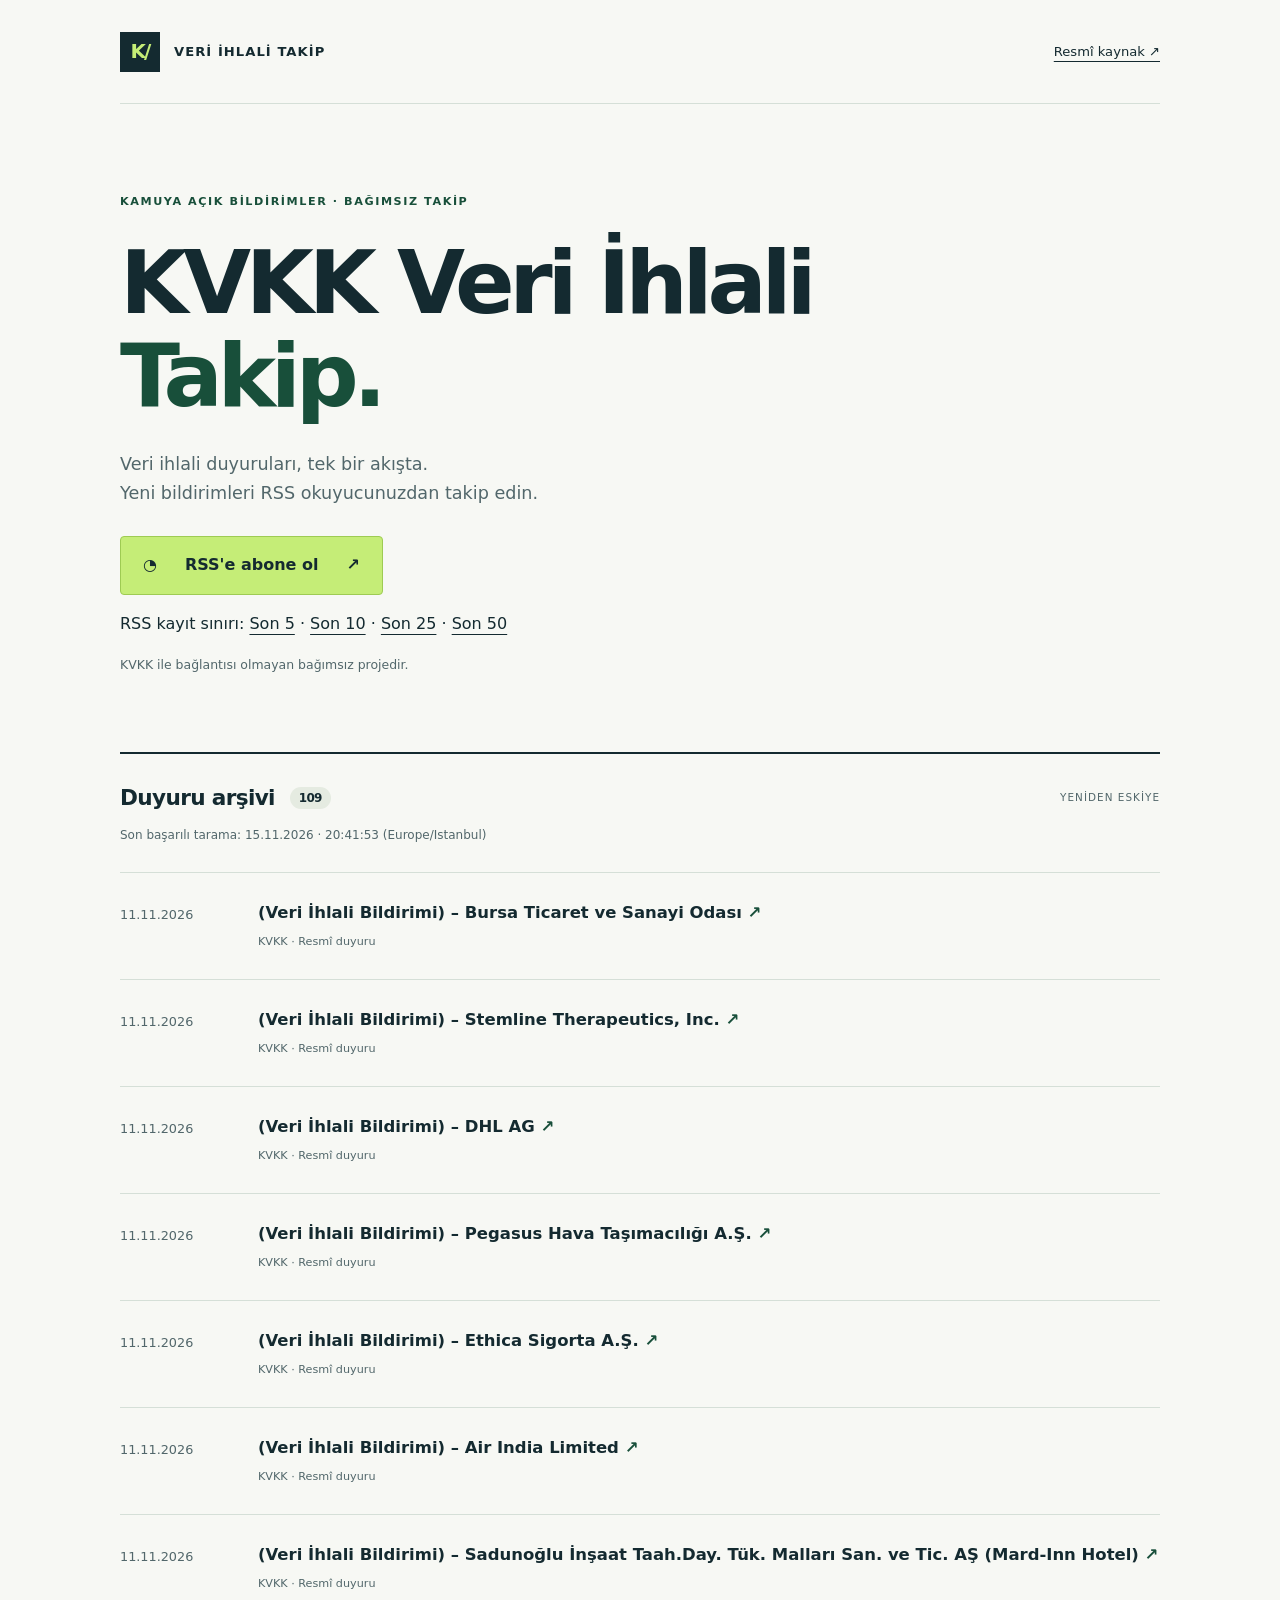
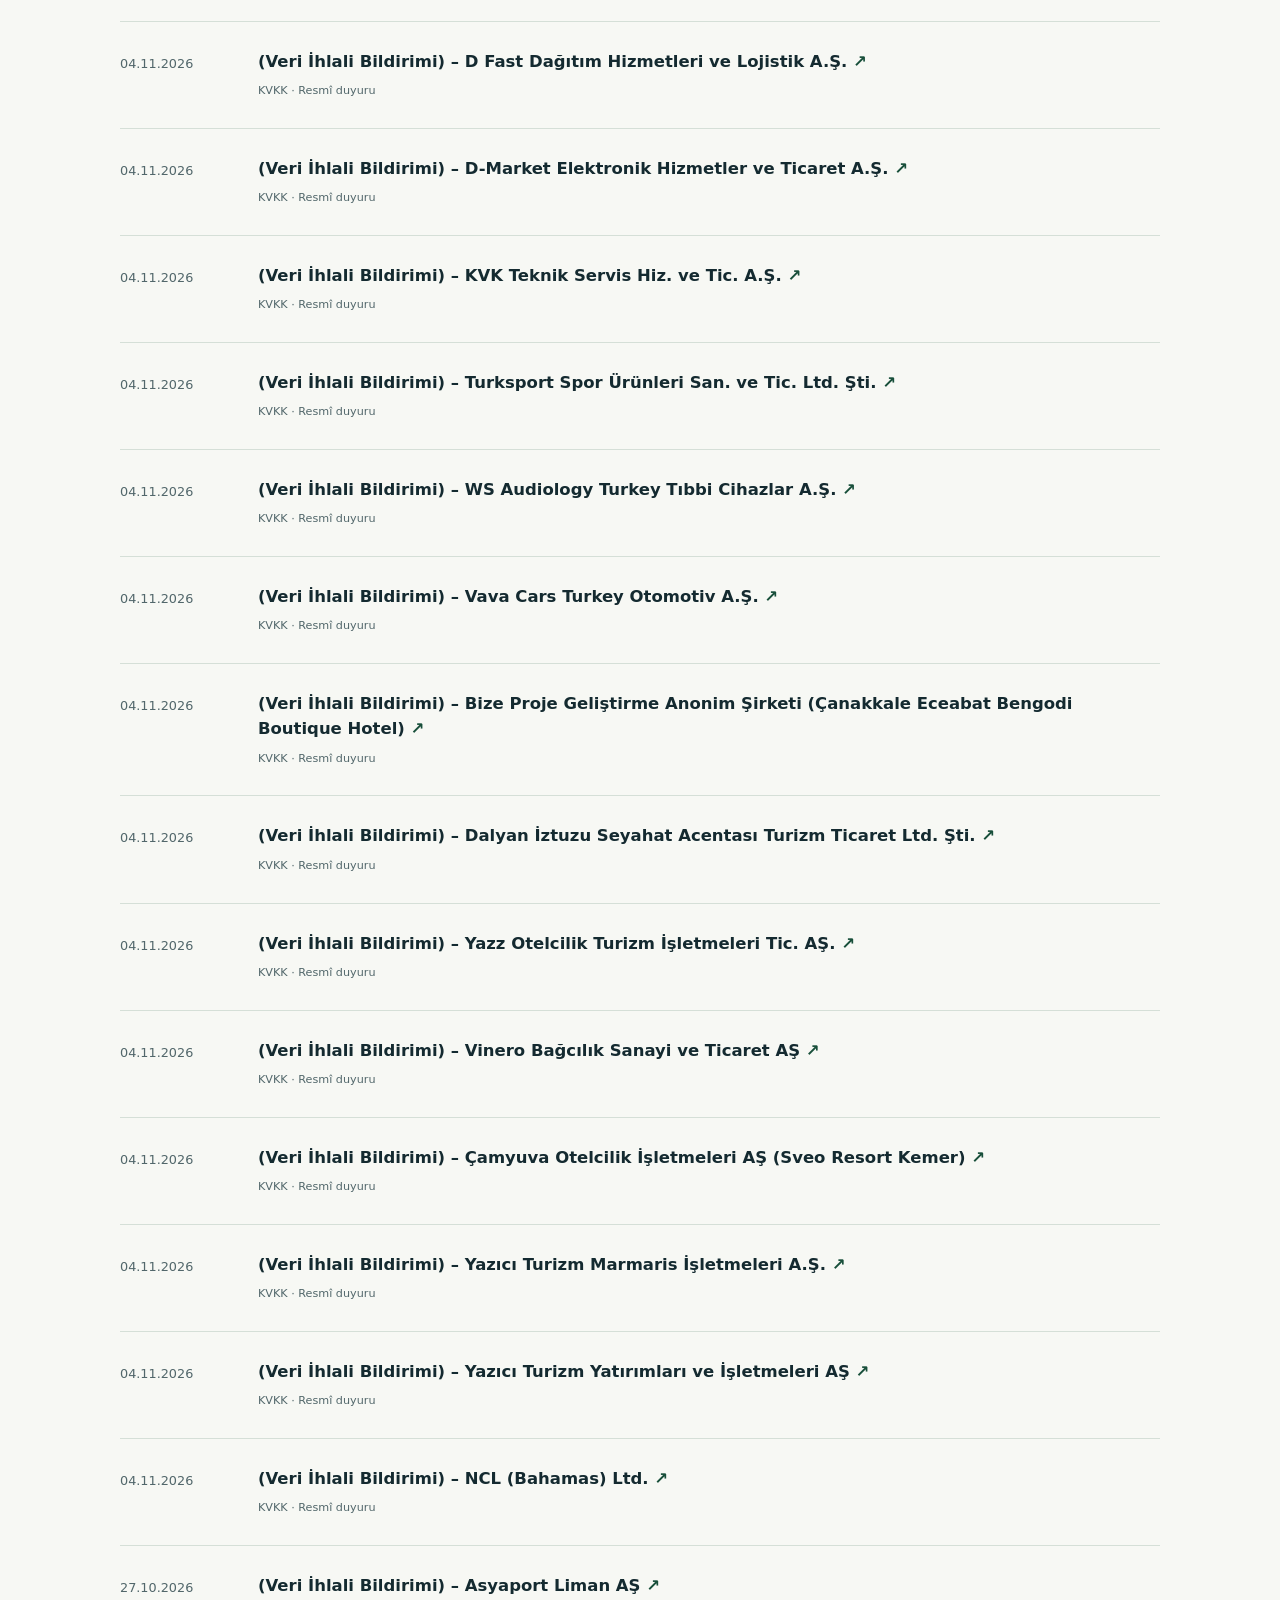
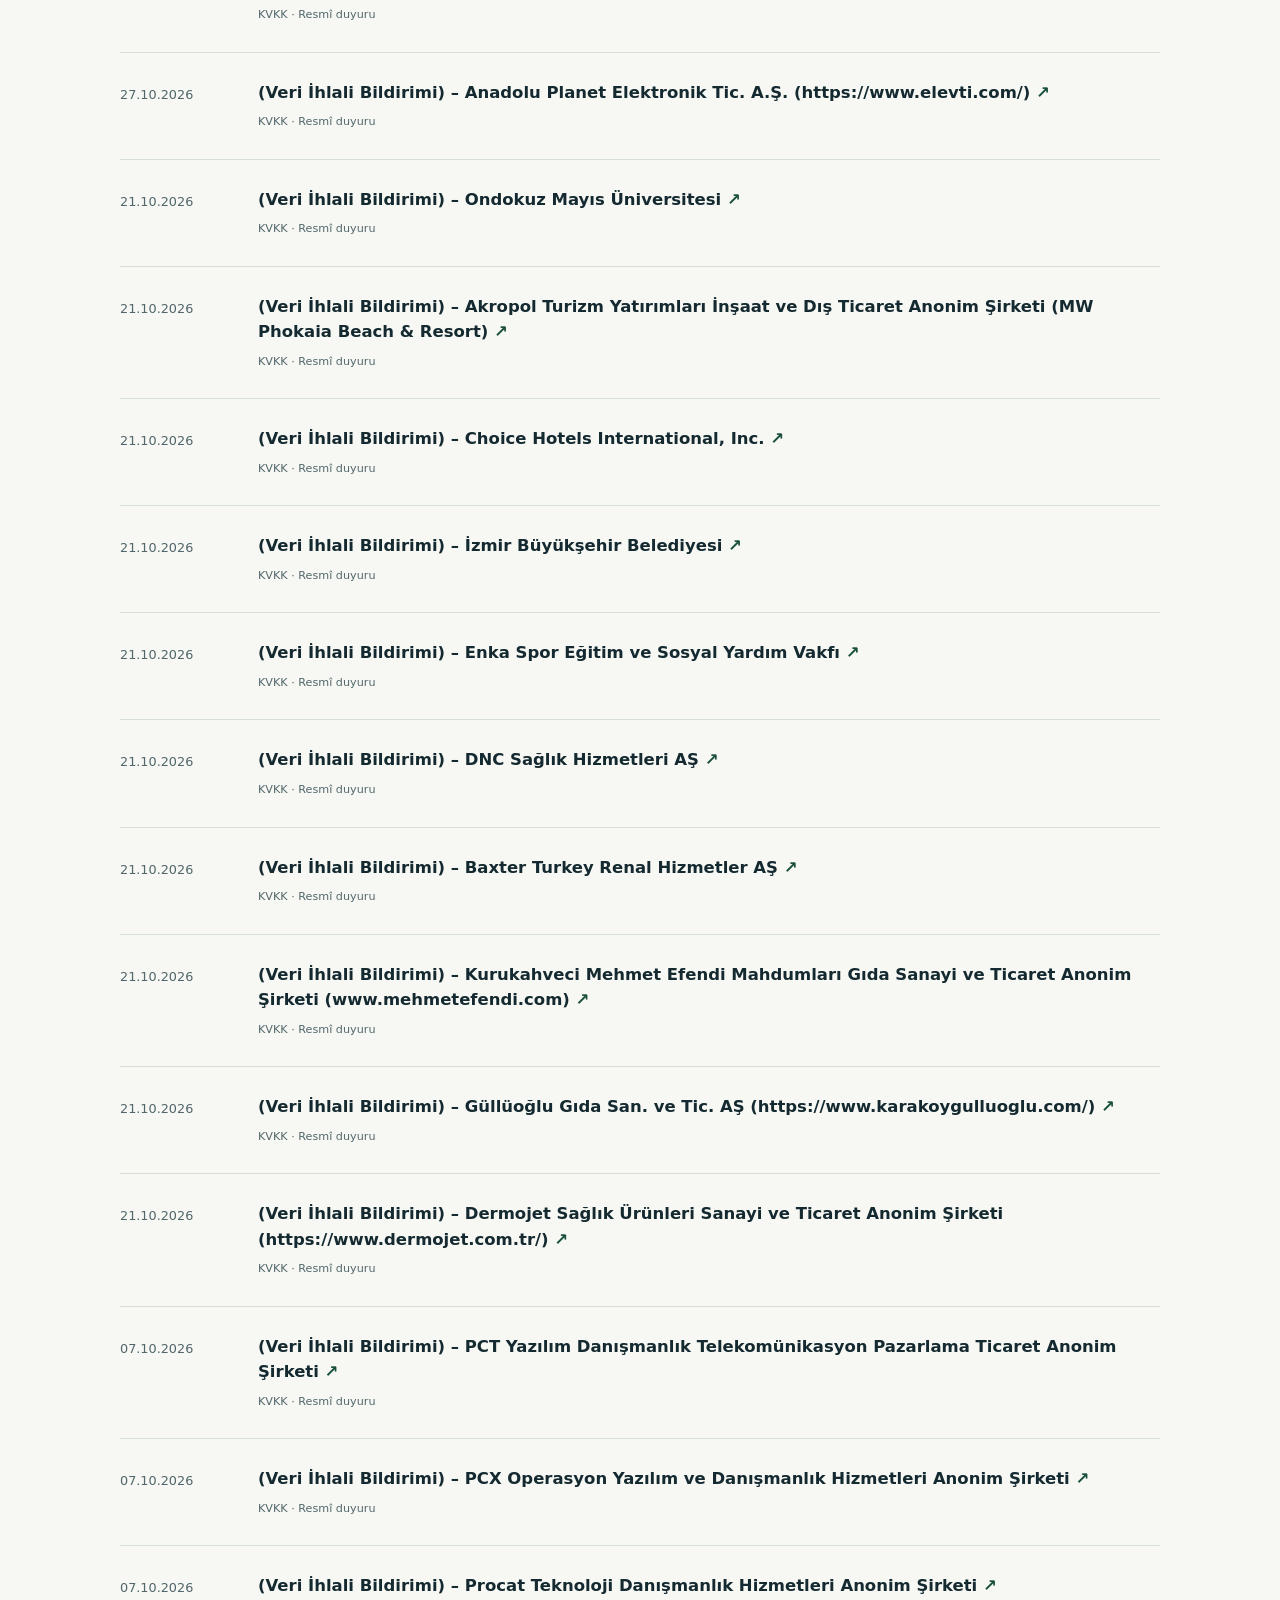
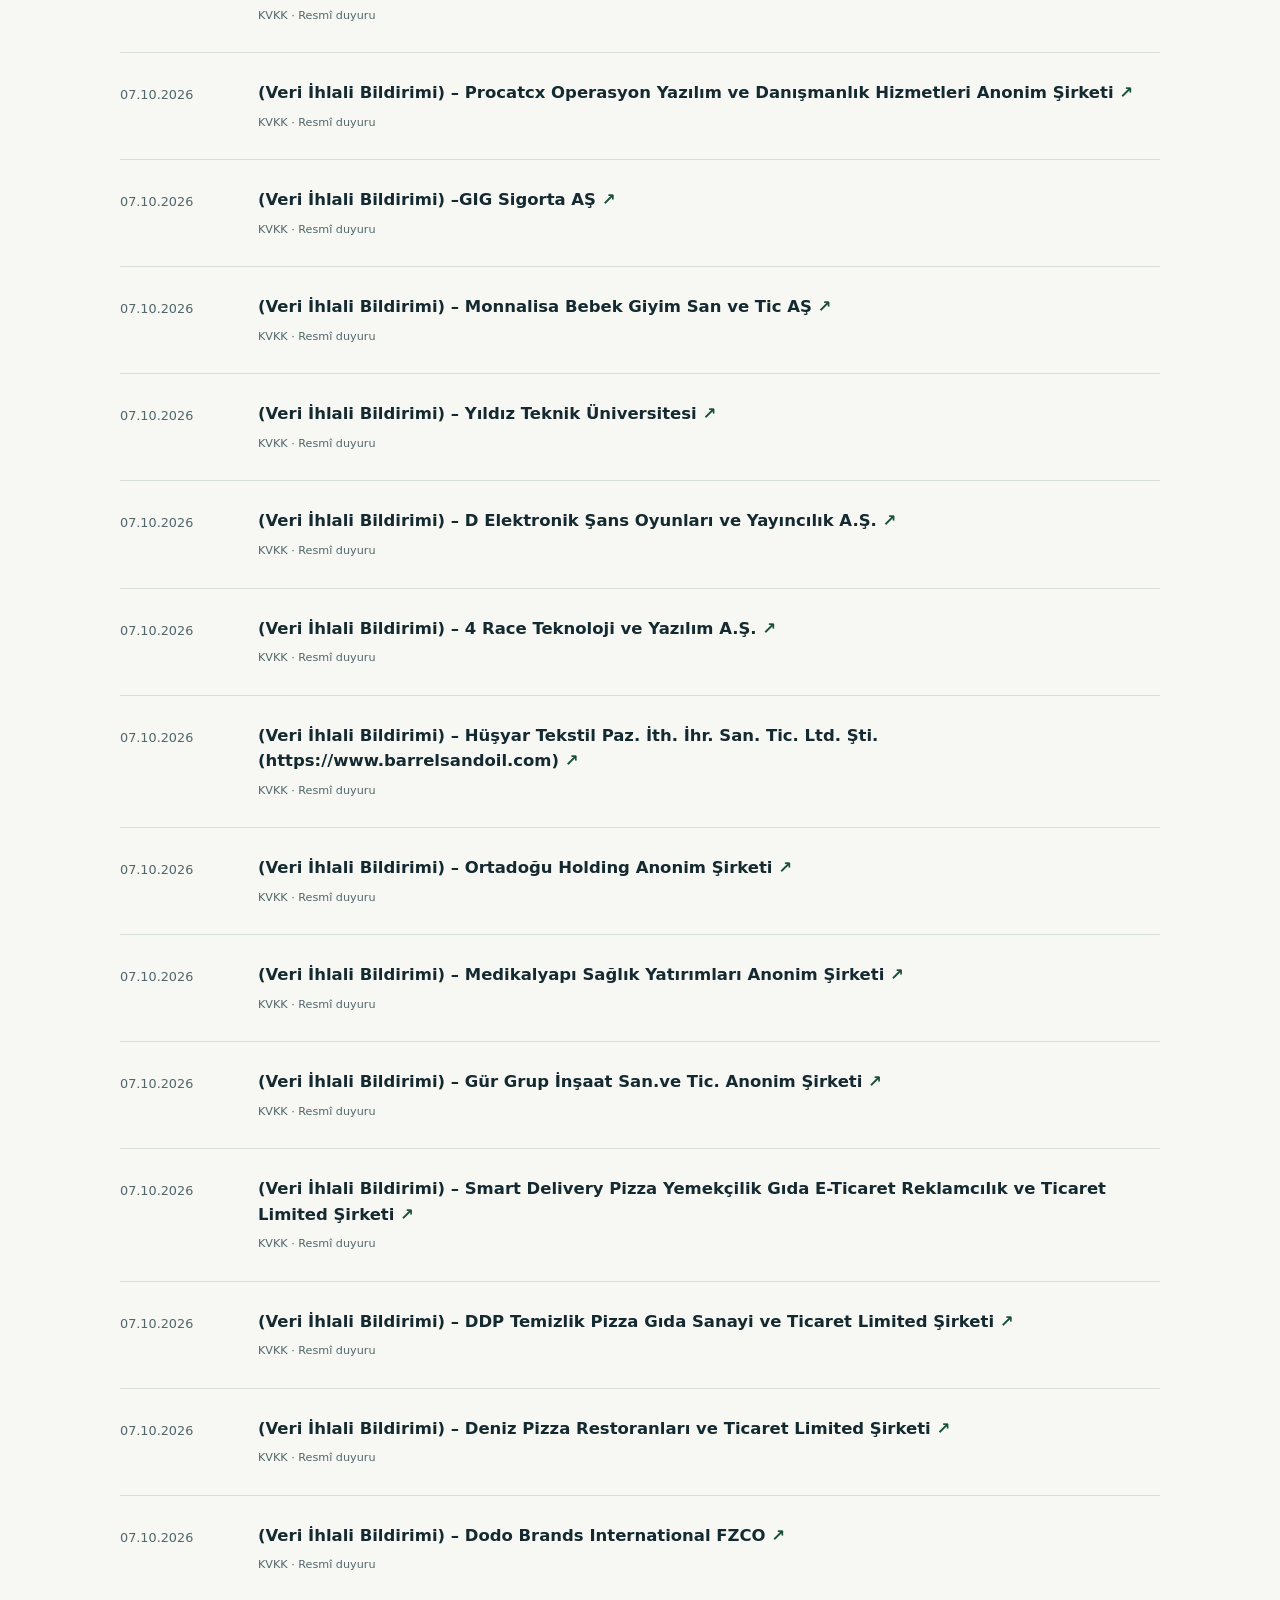
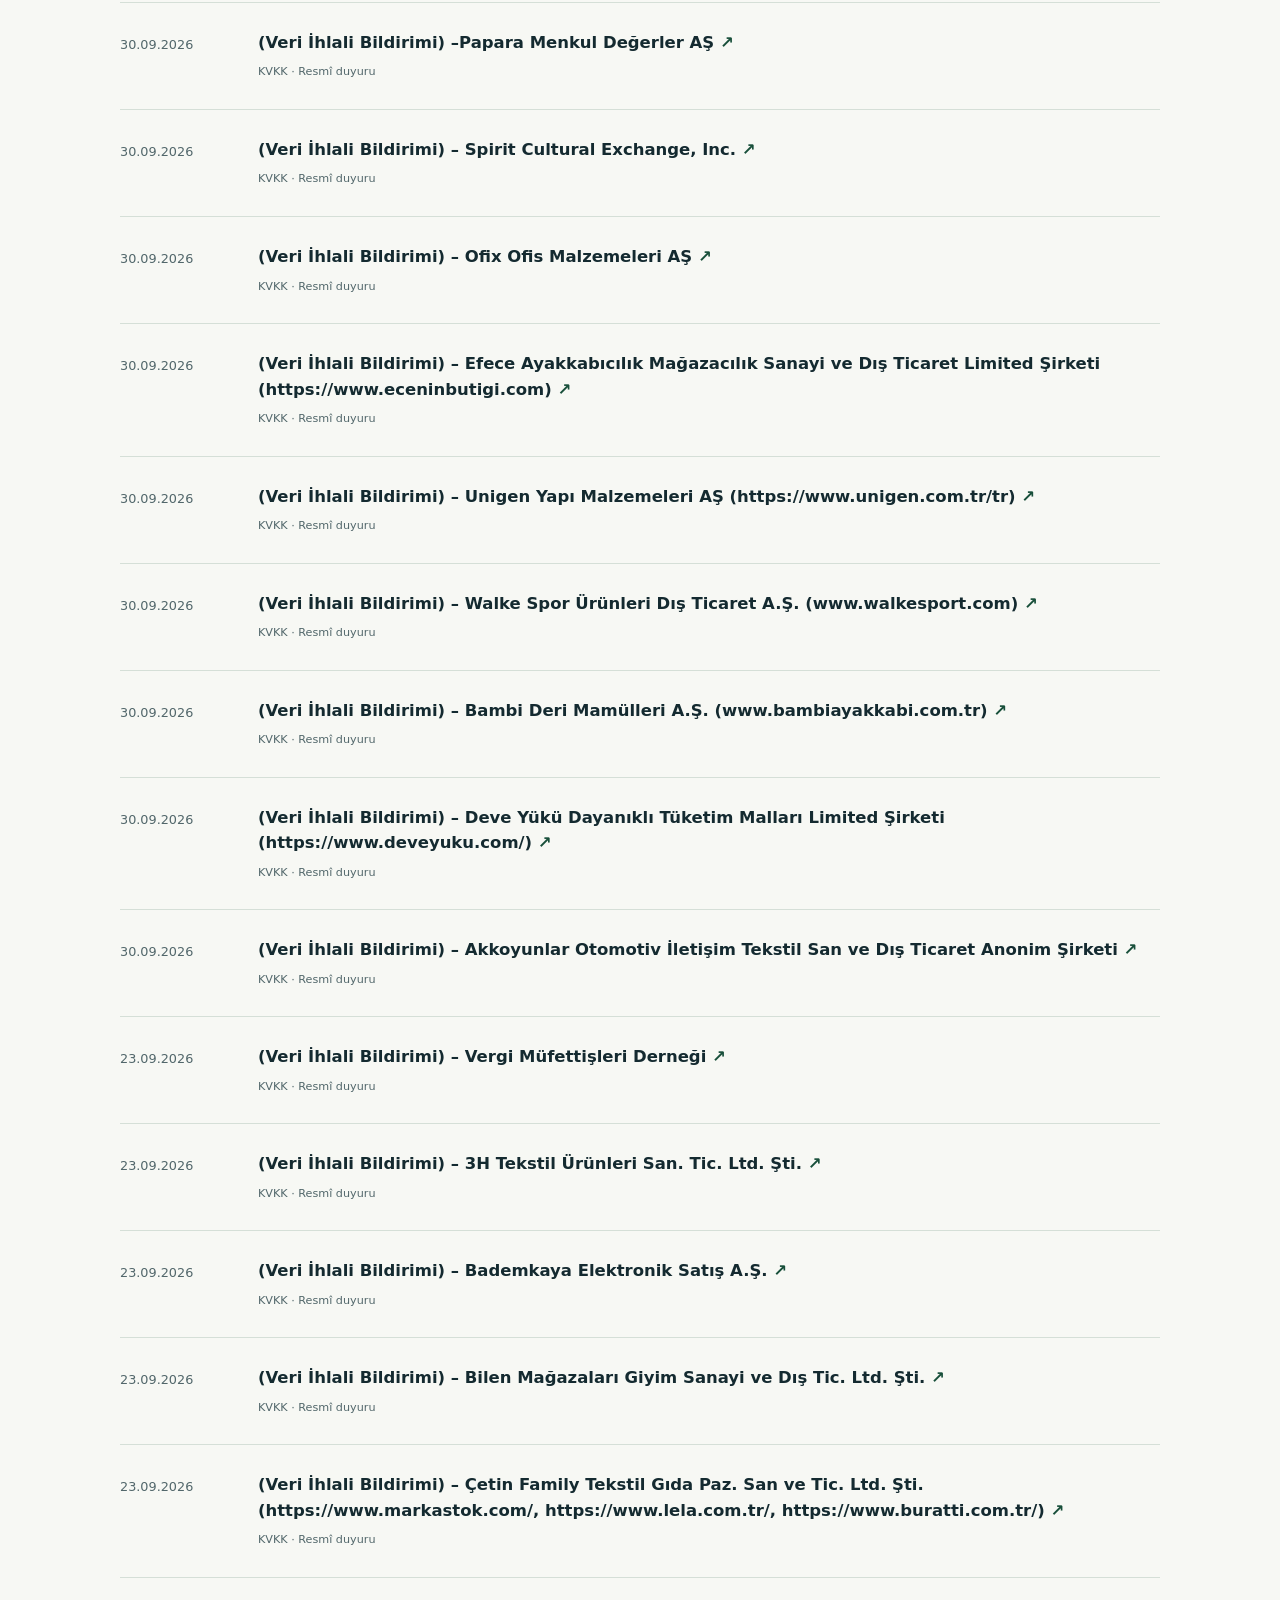
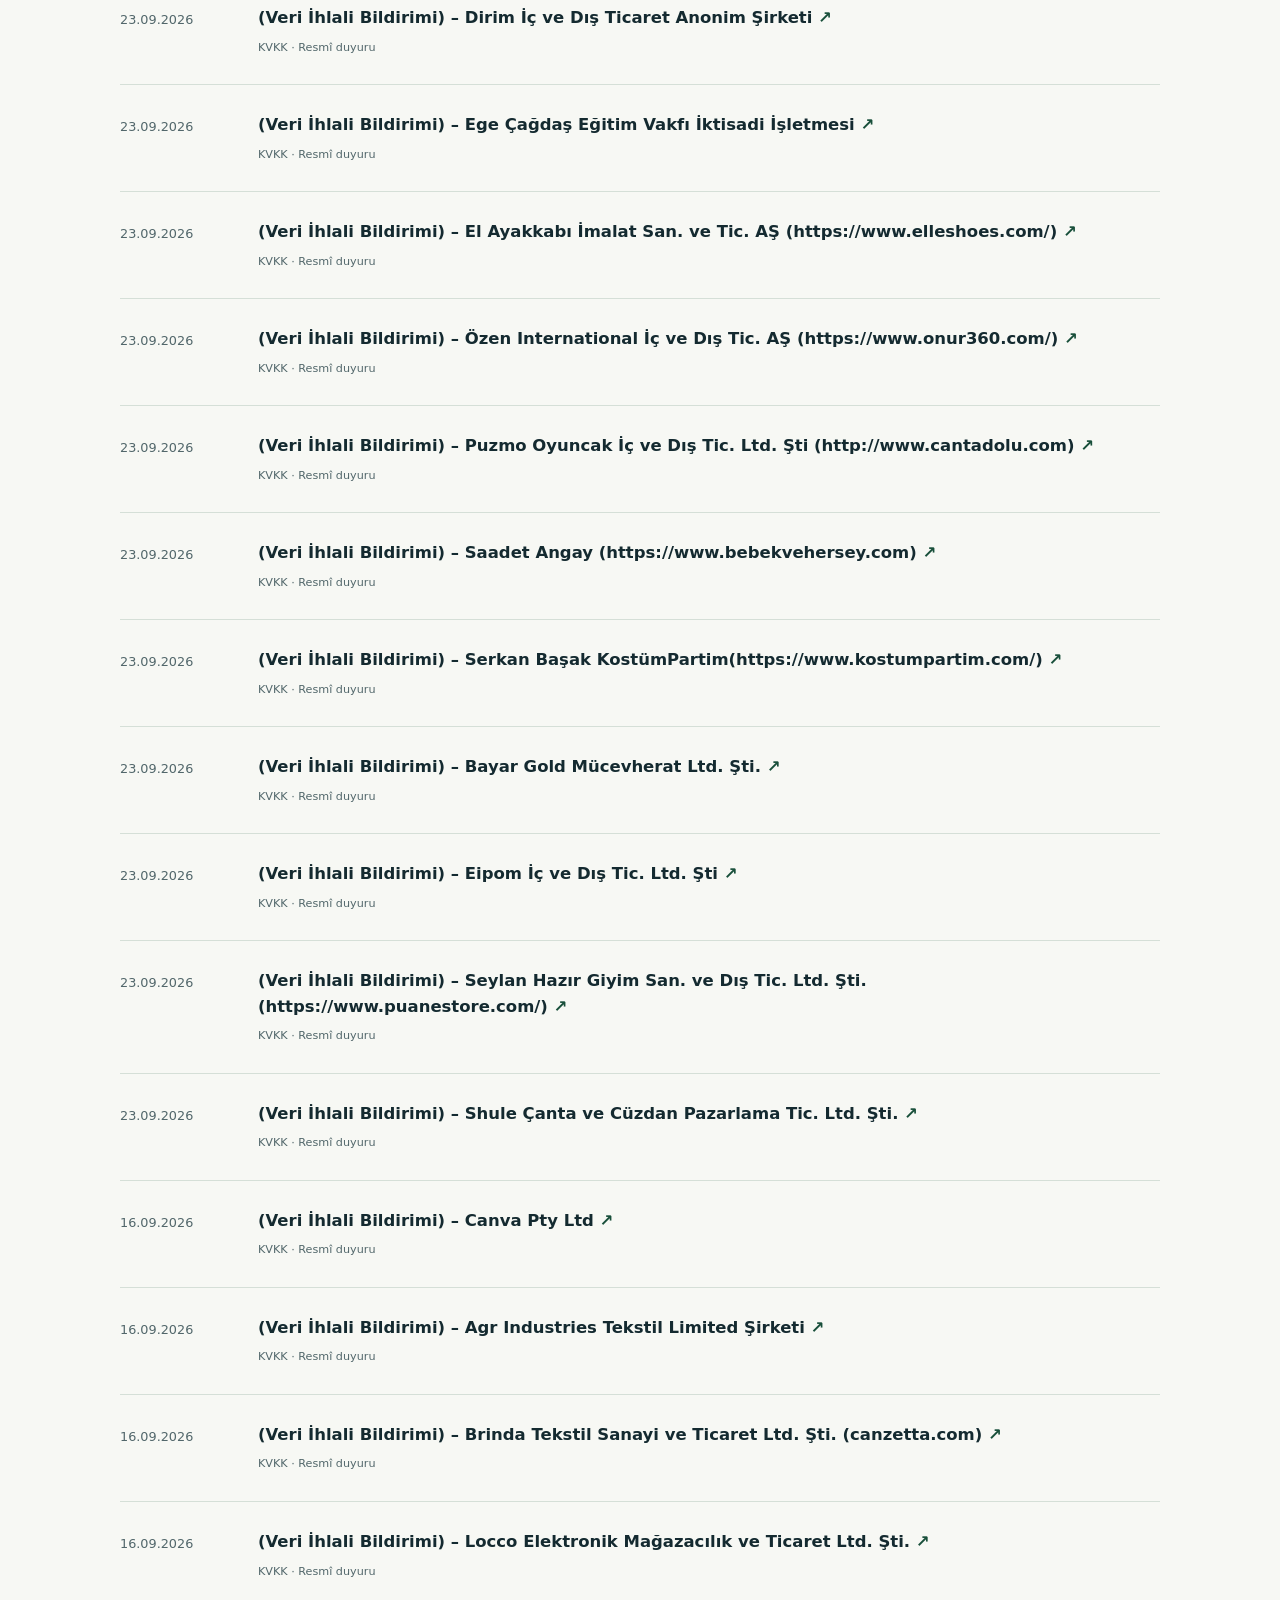
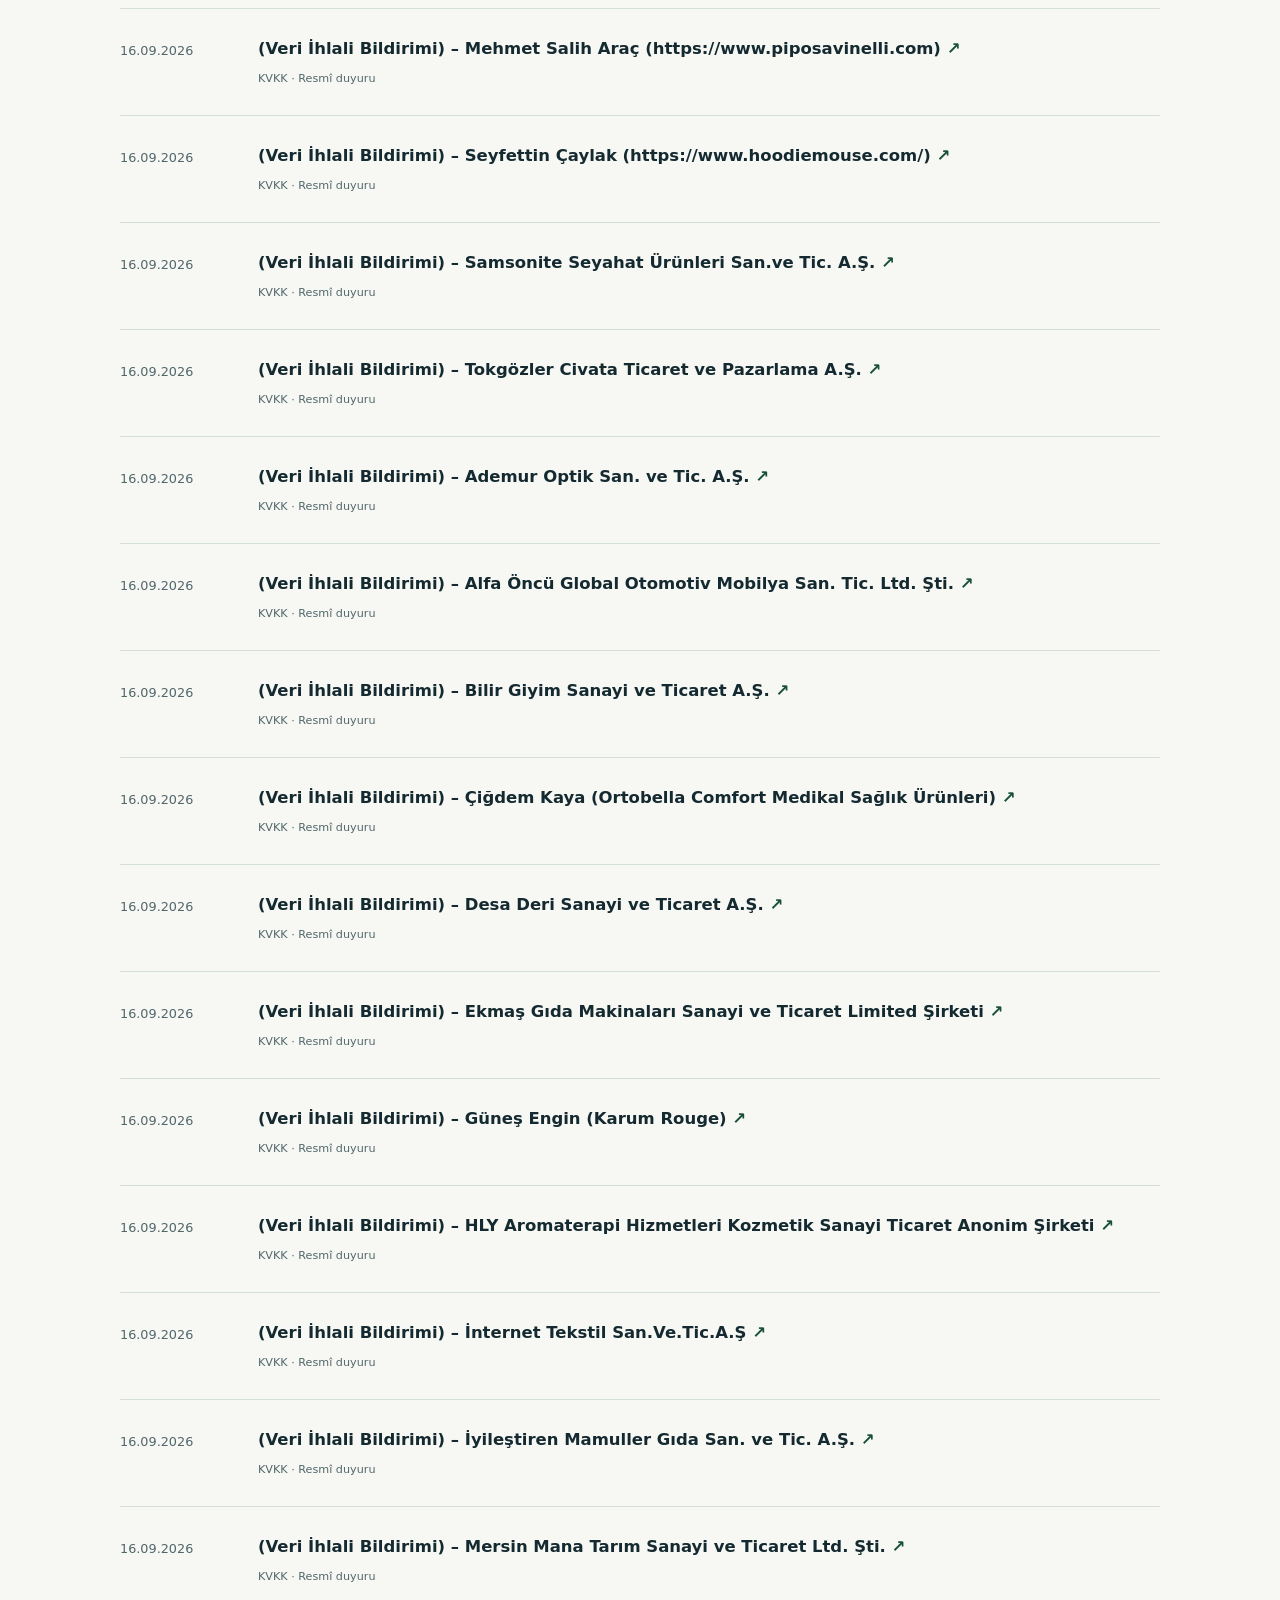
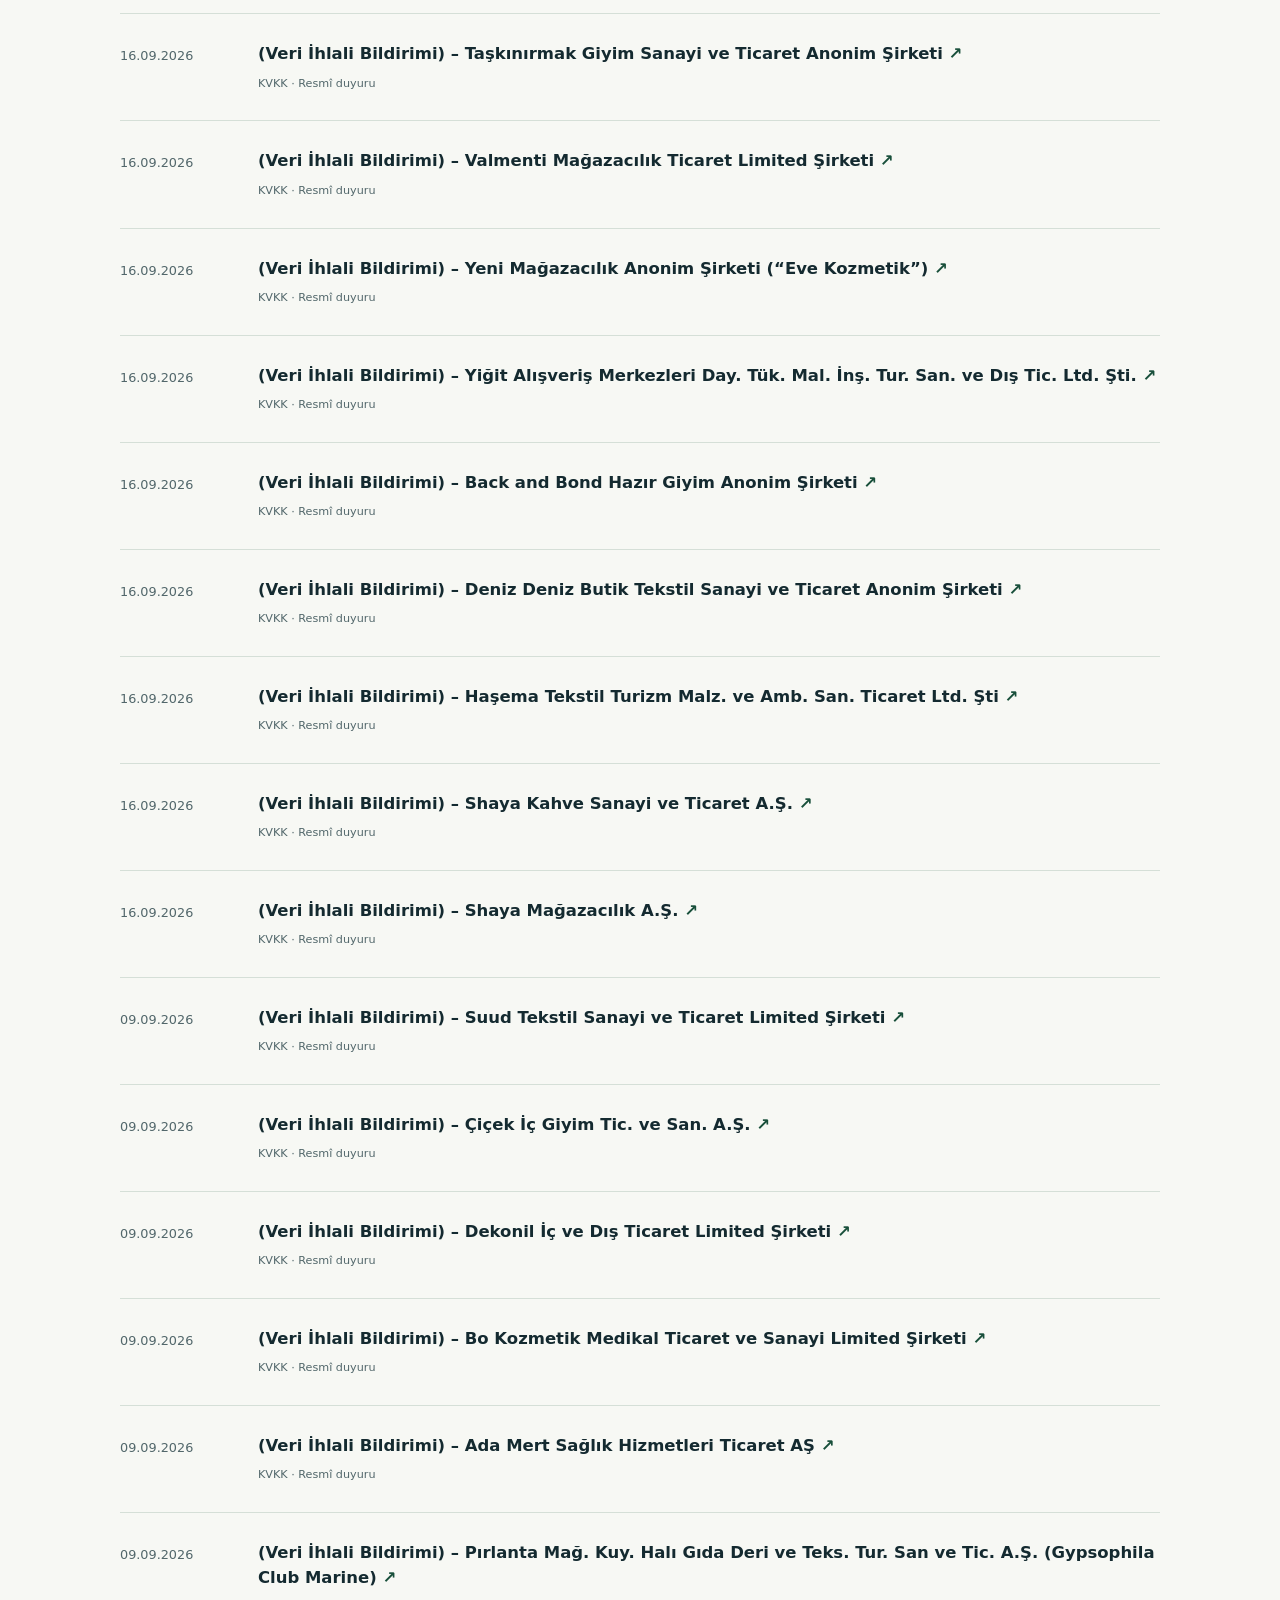
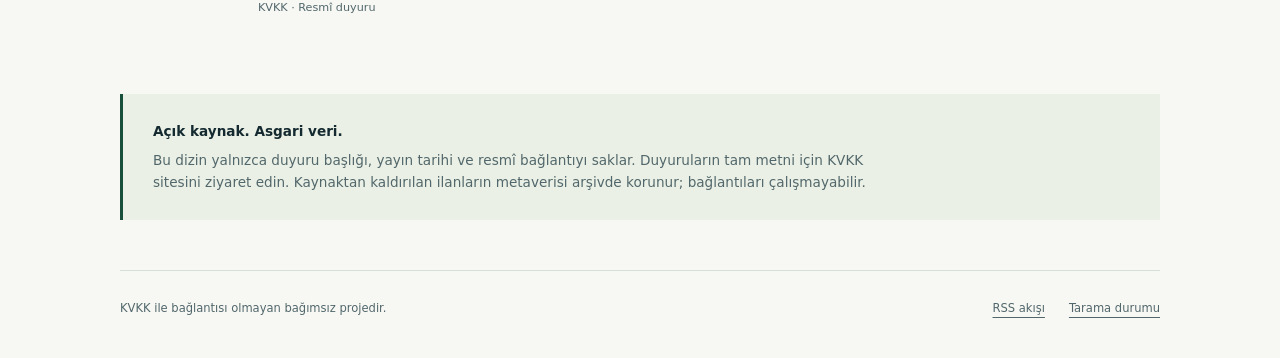
==== docs/index.html @ d54ab360 "chore: update KVKK announcements" ====
<!doctype html>
<html lang="tr">
<head>
<meta charset="utf-8">
<meta name="viewport" content="width=device-width, initial-scale=1">
<meta name="description" content="KVKK veri ihlali duyurularını bağımsız RSS akışıyla takip edin. Yalnızca başlık, tarih ve resmî bağlantı.">
<title>KVKK Veri İhlali Takip</title>
<link rel="icon" type="image/svg+xml" href="./favicon.svg">
<link rel="alternate" type="application/rss+xml" title="KVKK Veri İhlali RSS" href="./feed.xml">
<link rel="stylesheet" href="./styles.css">
</head>
<body>
<a class="skip" href="#duyurular">Duyurulara geç</a>
<div class="shell">
<header class="topbar"><a class="brand" href="./"><span class="mark" aria-hidden="true">K/</span> VERİ İHLALİ TAKİP</a><a href="https://www.kvkk.gov.tr/veri-ihlali-bildirimi">Resmî kaynak ↗</a></header>
<main>
<section class="hero" aria-labelledby="page-title">
<p class="eyebrow">KAMUYA AÇIK BİLDİRİMLER · BAĞIMSIZ TAKİP</p>
<h1 id="page-title">KVKK Veri İhlali<br><span>Takip.</span></h1>
<p class="intro">Veri ihlali duyuruları, tek bir akışta.<br>Yeni bildirimleri RSS okuyucunuzdan takip edin.</p>
<a class="subscribe" href="./feed.xml"><span aria-hidden="true">◔</span> RSS'e abone ol <span aria-hidden="true">↗</span></a>
<p class="feed-options">RSS kayıt sınırı: <a href="./feed-5.xml">Son 5</a> · <a href="./feed-10.xml">Son 10</a> · <a href="./feed-25.xml">Son 25</a> · <a href="./feed-50.xml">Son 50</a></p>
<p class="independent">KVKK ile bağlantısı olmayan bağımsız projedir.</p>
</section>
<section class="listing" id="duyurular" aria-labelledby="list-title">
<div class="list-heading"><h2 id="list-title">Duyuru arşivi <span class="count">109</span></h2><span>YENİDEN ESKİYE</span></div>
<p class="checked">Son başarılı tarama: <time datetime="2026-11-15T17:41:53Z">15.11.2026 · 20:41:53 (Europe/Istanbul)</time></p>
<ol class="announcements"><li class="announcement">
  <time datetime="2026-11-11">11.11.2026</time>
  <h3><a href="https://www.kvkk.gov.tr/Icerik/9094/kamuoyu-duyurusu-veri-ihlali-bildirimi-bursa-ticaret-ve-sanayi-odasi">(Veri İhlali Bildirimi) – Bursa Ticaret ve Sanayi Odası<span aria-hidden="true"> ↗</span></a></h3>
  <span class="source">KVKK · Resmî duyuru</span>
</li><li class="announcement">
  <time datetime="2026-11-11">11.11.2026</time>
  <h3><a href="https://www.kvkk.gov.tr/Icerik/9095/kamuoyu-duyurusu-veri-ihlali-bildirimi-stemline-therapeutics-inc">(Veri İhlali Bildirimi) – Stemline Therapeutics, Inc.<span aria-hidden="true"> ↗</span></a></h3>
  <span class="source">KVKK · Resmî duyuru</span>
</li><li class="announcement">
  <time datetime="2026-11-11">11.11.2026</time>
  <h3><a href="https://www.kvkk.gov.tr/Icerik/9096/kamuoyu-duyurusu-veri-ihlali-bildirimi-dhl-ag">(Veri İhlali Bildirimi) – DHL AG<span aria-hidden="true"> ↗</span></a></h3>
  <span class="source">KVKK · Resmî duyuru</span>
</li><li class="announcement">
  <time datetime="2026-11-11">11.11.2026</time>
  <h3><a href="https://www.kvkk.gov.tr/Icerik/9097/kamuoyu-duyurusu-veri-ihlali-bildirimi-pegasus-hava-tasimaciligi-a-s">(Veri İhlali Bildirimi) – Pegasus Hava Taşımacılığı A.Ş.<span aria-hidden="true"> ↗</span></a></h3>
  <span class="source">KVKK · Resmî duyuru</span>
</li><li class="announcement">
  <time datetime="2026-11-11">11.11.2026</time>
  <h3><a href="https://www.kvkk.gov.tr/Icerik/9098/kamuoyu-duyurusu-veri-ihlali-bildirimi-ethica-sigorta-a-s">(Veri İhlali Bildirimi) – Ethica Sigorta A.Ş.<span aria-hidden="true"> ↗</span></a></h3>
  <span class="source">KVKK · Resmî duyuru</span>
</li><li class="announcement">
  <time datetime="2026-11-11">11.11.2026</time>
  <h3><a href="https://www.kvkk.gov.tr/Icerik/9099/kamuoyu-duyurusu-veri-ihlali-bildirimi-air-india-limited">(Veri İhlali Bildirimi) – Air India Limited<span aria-hidden="true"> ↗</span></a></h3>
  <span class="source">KVKK · Resmî duyuru</span>
</li><li class="announcement">
  <time datetime="2026-11-11">11.11.2026</time>
  <h3><a href="https://www.kvkk.gov.tr/Icerik/9100/kamuoyu-duyurusu-veri-ihlali-bildirimi-sadunoglu-insaat-taah-day-tuk-mallari-san-ve-tic-as-mard-inn-hotel">(Veri İhlali Bildirimi) – Sadunoğlu İnşaat Taah.Day. Tük. Malları San. ve Tic. AŞ (Mard-Inn Hotel)<span aria-hidden="true"> ↗</span></a></h3>
  <span class="source">KVKK · Resmî duyuru</span>
</li><li class="announcement">
  <time datetime="2026-11-04">04.11.2026</time>
  <h3><a href="https://www.kvkk.gov.tr/Icerik/9079/kamuoyu-duyurusu-veri-ihlali-bildirimi-d-fast-dagitim-hizmetleri-ve-lojistik-a-s">(Veri İhlali Bildirimi) – D Fast Dağıtım Hizmetleri ve Lojistik A.Ş.<span aria-hidden="true"> ↗</span></a></h3>
  <span class="source">KVKK · Resmî duyuru</span>
</li><li class="announcement">
  <time datetime="2026-11-04">04.11.2026</time>
  <h3><a href="https://www.kvkk.gov.tr/Icerik/9080/kamuoyu-duyurusu-veri-ihlali-bildirimi-d-market-elektronik-hizmetler-ve-ticaret-a-s">(Veri İhlali Bildirimi) – D-Market Elektronik Hizmetler ve Ticaret A.Ş.<span aria-hidden="true"> ↗</span></a></h3>
  <span class="source">KVKK · Resmî duyuru</span>
</li><li class="announcement">
  <time datetime="2026-11-04">04.11.2026</time>
  <h3><a href="https://www.kvkk.gov.tr/Icerik/9081/kamuoyu-duyurusu-veri-ihlali-bildirimi-kvk-teknik-servis-hiz-ve-tic-a-s">(Veri İhlali Bildirimi) – KVK Teknik Servis Hiz. ve Tic. A.Ş.<span aria-hidden="true"> ↗</span></a></h3>
  <span class="source">KVKK · Resmî duyuru</span>
</li><li class="announcement">
  <time datetime="2026-11-04">04.11.2026</time>
  <h3><a href="https://www.kvkk.gov.tr/Icerik/9082/kamuoyu-duyurusu-veri-ihlali-bildirimi-turksport-spor-urunleri-san-ve-tic-ltd-sti">(Veri İhlali Bildirimi) – Turksport Spor Ürünleri San. ve Tic. Ltd. Şti.<span aria-hidden="true"> ↗</span></a></h3>
  <span class="source">KVKK · Resmî duyuru</span>
</li><li class="announcement">
  <time datetime="2026-11-04">04.11.2026</time>
  <h3><a href="https://www.kvkk.gov.tr/Icerik/9083/kamuoyu-duyurusu-veri-ihlali-bildirimi-ws-audiology-turkey-tibbi-cihazlar-a-s">(Veri İhlali Bildirimi) – WS Audiology Turkey Tıbbi Cihazlar A.Ş.<span aria-hidden="true"> ↗</span></a></h3>
  <span class="source">KVKK · Resmî duyuru</span>
</li><li class="announcement">
  <time datetime="2026-11-04">04.11.2026</time>
  <h3><a href="https://www.kvkk.gov.tr/Icerik/9084/kamuoyu-duyurusu-veri-ihlali-bildirimi-vava-cars-turkey-otomotiv-a-s">(Veri İhlali Bildirimi) – Vava Cars Turkey Otomotiv A.Ş.<span aria-hidden="true"> ↗</span></a></h3>
  <span class="source">KVKK · Resmî duyuru</span>
</li><li class="announcement">
  <time datetime="2026-11-04">04.11.2026</time>
  <h3><a href="https://www.kvkk.gov.tr/Icerik/9085/kamuoyu-duyurusu-veri-ihlali-bildirimi-bize-proje-gelistirme-anonim-sirketi-canakkale-eceabat-bengodi-boutique-hotel">(Veri İhlali Bildirimi) – Bize Proje Geliştirme Anonim Şirketi (Çanakkale Eceabat Bengodi Boutique Hotel)<span aria-hidden="true"> ↗</span></a></h3>
  <span class="source">KVKK · Resmî duyuru</span>
</li><li class="announcement">
  <time datetime="2026-11-04">04.11.2026</time>
  <h3><a href="https://www.kvkk.gov.tr/Icerik/9086/kamuoyu-duyurusu-veri-ihlali-bildirimi-dalyan-iztuzu-seyahat-acentasi-turizm-ticaret-ltd-sti">(Veri İhlali Bildirimi) – Dalyan İztuzu Seyahat Acentası Turizm Ticaret Ltd. Şti.<span aria-hidden="true"> ↗</span></a></h3>
  <span class="source">KVKK · Resmî duyuru</span>
</li><li class="announcement">
  <time datetime="2026-11-04">04.11.2026</time>
  <h3><a href="https://www.kvkk.gov.tr/Icerik/9087/kamuoyu-duyurusu-veri-ihlali-bildirimi-yazz-otelcilik-turizm-isletmeleri-tic-as">(Veri İhlali Bildirimi) – Yazz Otelcilik Turizm İşletmeleri Tic. AŞ.<span aria-hidden="true"> ↗</span></a></h3>
  <span class="source">KVKK · Resmî duyuru</span>
</li><li class="announcement">
  <time datetime="2026-11-04">04.11.2026</time>
  <h3><a href="https://www.kvkk.gov.tr/Icerik/9088/kamuoyu-duyurusu-veri-ihlali-bildirimi-vinero-bagcilik-sanayi-ve-ticaret-as">(Veri İhlali Bildirimi) – Vinero Bağcılık Sanayi ve Ticaret AŞ<span aria-hidden="true"> ↗</span></a></h3>
  <span class="source">KVKK · Resmî duyuru</span>
</li><li class="announcement">
  <time datetime="2026-11-04">04.11.2026</time>
  <h3><a href="https://www.kvkk.gov.tr/Icerik/9089/kamuoyu-duyurusu-veri-ihlali-bildirimi-camyuva-otelcilik-isletmeleri-as-sveo-resort-kemer">(Veri İhlali Bildirimi) – Çamyuva Otelcilik İşletmeleri AŞ (Sveo Resort Kemer)<span aria-hidden="true"> ↗</span></a></h3>
  <span class="source">KVKK · Resmî duyuru</span>
</li><li class="announcement">
  <time datetime="2026-11-04">04.11.2026</time>
  <h3><a href="https://www.kvkk.gov.tr/Icerik/9090/kamuoyu-duyurusu-veri-ihlali-bildirimi-yazici-turizm-marmaris-isletmeleri-a-s">(Veri İhlali Bildirimi) – Yazıcı Turizm Marmaris İşletmeleri A.Ş.<span aria-hidden="true"> ↗</span></a></h3>
  <span class="source">KVKK · Resmî duyuru</span>
</li><li class="announcement">
  <time datetime="2026-11-04">04.11.2026</time>
  <h3><a href="https://www.kvkk.gov.tr/Icerik/9091/kamuoyu-duyurusu-veri-ihlali-bildirimi-yazici-turizm-yatirimlari-ve-isletmeleri-as">(Veri İhlali Bildirimi) – Yazıcı Turizm Yatırımları ve İşletmeleri AŞ<span aria-hidden="true"> ↗</span></a></h3>
  <span class="source">KVKK · Resmî duyuru</span>
</li><li class="announcement">
  <time datetime="2026-11-04">04.11.2026</time>
  <h3><a href="https://www.kvkk.gov.tr/Icerik/9092/kamuoyu-duyurusu-veri-ihlali-bildirimi-ncl-bahamas-ltd">(Veri İhlali Bildirimi) – NCL (Bahamas) Ltd.<span aria-hidden="true"> ↗</span></a></h3>
  <span class="source">KVKK · Resmî duyuru</span>
</li><li class="announcement">
  <time datetime="2026-10-27">27.10.2026</time>
  <h3><a href="https://www.kvkk.gov.tr/Icerik/9075/kamuoyu-duyurusu-veri-ihlali-bildirimi-asyaport-liman-as">(Veri İhlali Bildirimi) – Asyaport Liman AŞ<span aria-hidden="true"> ↗</span></a></h3>
  <span class="source">KVKK · Resmî duyuru</span>
</li><li class="announcement">
  <time datetime="2026-10-27">27.10.2026</time>
  <h3><a href="https://www.kvkk.gov.tr/Icerik/9076/kamuoyu-duyurusu-veri-ihlali-bildirimi-anadolu-planet-elektronik-tic-a-s-https-www-elevti-com">(Veri İhlali Bildirimi) – Anadolu Planet Elektronik Tic. A.Ş. (https://www.elevti.com/)<span aria-hidden="true"> ↗</span></a></h3>
  <span class="source">KVKK · Resmî duyuru</span>
</li><li class="announcement">
  <time datetime="2026-10-21">21.10.2026</time>
  <h3><a href="https://www.kvkk.gov.tr/Icerik/9064/kamuoyu-duyurusu-veri-ihlali-bildirimi-ondokuz-mayis-universitesi">(Veri İhlali Bildirimi) – Ondokuz Mayıs Üniversitesi<span aria-hidden="true"> ↗</span></a></h3>
  <span class="source">KVKK · Resmî duyuru</span>
</li><li class="announcement">
  <time datetime="2026-10-21">21.10.2026</time>
  <h3><a href="https://www.kvkk.gov.tr/Icerik/9065/kamuoyu-duyurusu-veri-ihlali-bildirimi-akropol-turizm-yatirimlari-insaat-ve-dis-ticaret-anonim-sirketi-mw-phokaia-beach-resort">(Veri İhlali Bildirimi) – Akropol Turizm Yatırımları İnşaat ve Dış Ticaret Anonim Şirketi (MW Phokaia Beach &amp; Resort)<span aria-hidden="true"> ↗</span></a></h3>
  <span class="source">KVKK · Resmî duyuru</span>
</li><li class="announcement">
  <time datetime="2026-10-21">21.10.2026</time>
  <h3><a href="https://www.kvkk.gov.tr/Icerik/9066/kamuoyu-duyurusu-veri-ihlali-bildirimi-choice-hotels-international-inc">(Veri İhlali Bildirimi) – Choice Hotels International, Inc.<span aria-hidden="true"> ↗</span></a></h3>
  <span class="source">KVKK · Resmî duyuru</span>
</li><li class="announcement">
  <time datetime="2026-10-21">21.10.2026</time>
  <h3><a href="https://www.kvkk.gov.tr/Icerik/9067/kamuoyu-duyurusu-veri-ihlali-bildirimi-izmir-buyuksehir-belediyesi">(Veri İhlali Bildirimi) – İzmir Büyükşehir Belediyesi<span aria-hidden="true"> ↗</span></a></h3>
  <span class="source">KVKK · Resmî duyuru</span>
</li><li class="announcement">
  <time datetime="2026-10-21">21.10.2026</time>
  <h3><a href="https://www.kvkk.gov.tr/Icerik/9068/kamuoyu-duyurusu-veri-ihlali-bildirimi-enka-spor-egitim-ve-sosyal-yardim-vakfi">(Veri İhlali Bildirimi) – Enka Spor Eğitim ve Sosyal Yardım Vakfı<span aria-hidden="true"> ↗</span></a></h3>
  <span class="source">KVKK · Resmî duyuru</span>
</li><li class="announcement">
  <time datetime="2026-10-21">21.10.2026</time>
  <h3><a href="https://www.kvkk.gov.tr/Icerik/9069/kamuoyu-duyurusu-veri-ihlali-bildirimi-dnc-saglik-hizmetleri-as">(Veri İhlali Bildirimi) – DNC Sağlık Hizmetleri AŞ<span aria-hidden="true"> ↗</span></a></h3>
  <span class="source">KVKK · Resmî duyuru</span>
</li><li class="announcement">
  <time datetime="2026-10-21">21.10.2026</time>
  <h3><a href="https://www.kvkk.gov.tr/Icerik/9070/kamuoyu-duyurusu-veri-ihlali-bildirimi-baxter-turkey-renal-hizmetler-as">(Veri İhlali Bildirimi) – Baxter Turkey Renal Hizmetler AŞ<span aria-hidden="true"> ↗</span></a></h3>
  <span class="source">KVKK · Resmî duyuru</span>
</li><li class="announcement">
  <time datetime="2026-10-21">21.10.2026</time>
  <h3><a href="https://www.kvkk.gov.tr/Icerik/9071/kamuoyu-duyurusu-veri-ihlali-bildirimi-kurukahveci-mehmet-efendi-mahdumlari-gida-sanayi-ve-ticaret-anonim-sirketi-www-mehmetefendi-com">(Veri İhlali Bildirimi) – Kurukahveci Mehmet Efendi Mahdumları Gıda Sanayi ve Ticaret Anonim Şirketi (www.mehmetefendi.com)<span aria-hidden="true"> ↗</span></a></h3>
  <span class="source">KVKK · Resmî duyuru</span>
</li><li class="announcement">
  <time datetime="2026-10-21">21.10.2026</time>
  <h3><a href="https://www.kvkk.gov.tr/Icerik/9072/kamuoyu-duyurusu-veri-ihlali-bildirimi-gulluoglu-gida-san-ve-tic-as-https-www-karakoygulluoglu-com">(Veri İhlali Bildirimi) – Güllüoğlu Gıda San. ve Tic. AŞ (https://www.karakoygulluoglu.com/)<span aria-hidden="true"> ↗</span></a></h3>
  <span class="source">KVKK · Resmî duyuru</span>
</li><li class="announcement">
  <time datetime="2026-10-21">21.10.2026</time>
  <h3><a href="https://www.kvkk.gov.tr/Icerik/9073/kamuoyu-duyurusu-veri-ihlali-bildirimi-dermojet-saglik-urunleri-sanayi-ve-ticaret-anonim-sirketi-https-www-dermojet-com-tr">(Veri İhlali Bildirimi) – Dermojet Sağlık Ürünleri Sanayi ve Ticaret Anonim Şirketi (https://www.dermojet.com.tr/)<span aria-hidden="true"> ↗</span></a></h3>
  <span class="source">KVKK · Resmî duyuru</span>
</li><li class="announcement">
  <time datetime="2026-10-07">07.10.2026</time>
  <h3><a href="https://www.kvkk.gov.tr/Icerik/9027/kamuoyu-duyurusu-veri-ihlali-bildirimi-pct-yazilim-danismanlik-telekomunikasyon-pazarlama-ticaret-anonim-sirketi">(Veri İhlali Bildirimi) – PCT Yazılım Danışmanlık Telekomünikasyon Pazarlama Ticaret Anonim Şirketi<span aria-hidden="true"> ↗</span></a></h3>
  <span class="source">KVKK · Resmî duyuru</span>
</li><li class="announcement">
  <time datetime="2026-10-07">07.10.2026</time>
  <h3><a href="https://www.kvkk.gov.tr/Icerik/9028/kamuoyu-duyurusu-veri-ihlali-bildirimi-pcx-operasyon-yazilim-ve-danismanlik-hizmetleri-anonim-sirketi">(Veri İhlali Bildirimi) – PCX Operasyon Yazılım ve Danışmanlık Hizmetleri Anonim Şirketi<span aria-hidden="true"> ↗</span></a></h3>
  <span class="source">KVKK · Resmî duyuru</span>
</li><li class="announcement">
  <time datetime="2026-10-07">07.10.2026</time>
  <h3><a href="https://www.kvkk.gov.tr/Icerik/9029/kamuoyu-duyurusu-veri-ihlali-bildirimi-procat-teknoloji-danismanlik-hizmetleri-anonim-sirketi">(Veri İhlali Bildirimi) – Procat Teknoloji Danışmanlık Hizmetleri Anonim Şirketi<span aria-hidden="true"> ↗</span></a></h3>
  <span class="source">KVKK · Resmî duyuru</span>
</li><li class="announcement">
  <time datetime="2026-10-07">07.10.2026</time>
  <h3><a href="https://www.kvkk.gov.tr/Icerik/9030/kamuoyu-duyurusu-veri-ihlali-bildirimi-procatcx-operasyon-yazilim-ve-danismanlik-hizmetleri-anonim-sirketi">(Veri İhlali Bildirimi) – Procatcx Operasyon Yazılım ve Danışmanlık Hizmetleri Anonim Şirketi<span aria-hidden="true"> ↗</span></a></h3>
  <span class="source">KVKK · Resmî duyuru</span>
</li><li class="announcement">
  <time datetime="2026-10-07">07.10.2026</time>
  <h3><a href="https://www.kvkk.gov.tr/Icerik/9031/kamuoyu-duyurusu-veri-ihlali-bildirimi-gig-sigorta-as">(Veri İhlali Bildirimi) –GIG Sigorta AŞ<span aria-hidden="true"> ↗</span></a></h3>
  <span class="source">KVKK · Resmî duyuru</span>
</li><li class="announcement">
  <time datetime="2026-10-07">07.10.2026</time>
  <h3><a href="https://www.kvkk.gov.tr/Icerik/9032/kamuoyu-duyurusu-veri-ihlali-bildirimi-monnalisa-bebek-giyim-san-ve-tic-as">(Veri İhlali Bildirimi) – Monnalisa Bebek Giyim San ve Tic AŞ<span aria-hidden="true"> ↗</span></a></h3>
  <span class="source">KVKK · Resmî duyuru</span>
</li><li class="announcement">
  <time datetime="2026-10-07">07.10.2026</time>
  <h3><a href="https://www.kvkk.gov.tr/Icerik/9033/kamuoyu-duyurusu-veri-ihlali-bildirimi-yildiz-teknik-universitesi">(Veri İhlali Bildirimi) – Yıldız Teknik Üniversitesi<span aria-hidden="true"> ↗</span></a></h3>
  <span class="source">KVKK · Resmî duyuru</span>
</li><li class="announcement">
  <time datetime="2026-10-07">07.10.2026</time>
  <h3><a href="https://www.kvkk.gov.tr/Icerik/9034/kamuoyu-duyurusu-veri-ihlali-bildirimi-d-elektronik-sans-oyunlari-ve-yayincilik-a-s">(Veri İhlali Bildirimi) – D Elektronik Şans Oyunları ve Yayıncılık A.Ş.<span aria-hidden="true"> ↗</span></a></h3>
  <span class="source">KVKK · Resmî duyuru</span>
</li><li class="announcement">
  <time datetime="2026-10-07">07.10.2026</time>
  <h3><a href="https://www.kvkk.gov.tr/Icerik/9035/kamuoyu-duyurusu-veri-ihlali-bildirimi-4-race-teknoloji-ve-yazilim-a-s">(Veri İhlali Bildirimi) – 4 Race Teknoloji ve Yazılım A.Ş.<span aria-hidden="true"> ↗</span></a></h3>
  <span class="source">KVKK · Resmî duyuru</span>
</li><li class="announcement">
  <time datetime="2026-10-07">07.10.2026</time>
  <h3><a href="https://www.kvkk.gov.tr/Icerik/9036/kamuoyu-duyurusu-veri-ihlali-bildirimi-husyar-tekstil-paz-ith-ihr-san-tic-ltd-sti-https-www-barrelsandoil-com">(Veri İhlali Bildirimi) – Hüşyar Tekstil Paz. İth. İhr. San. Tic. Ltd. Şti. (https://www.barrelsandoil.com)<span aria-hidden="true"> ↗</span></a></h3>
  <span class="source">KVKK · Resmî duyuru</span>
</li><li class="announcement">
  <time datetime="2026-10-07">07.10.2026</time>
  <h3><a href="https://www.kvkk.gov.tr/Icerik/9037/kamuoyu-duyurusu-veri-ihlali-bildirimi-ortadogu-holding-anonim-sirketi">(Veri İhlali Bildirimi) – Ortadoğu Holding Anonim Şirketi<span aria-hidden="true"> ↗</span></a></h3>
  <span class="source">KVKK · Resmî duyuru</span>
</li><li class="announcement">
  <time datetime="2026-10-07">07.10.2026</time>
  <h3><a href="https://www.kvkk.gov.tr/Icerik/9038/kamuoyu-duyurusu-veri-ihlali-bildirimi-medikalyapi-saglik-yatirimlari-anonim-sirketi">(Veri İhlali Bildirimi) – Medikalyapı Sağlık Yatırımları Anonim Şirketi<span aria-hidden="true"> ↗</span></a></h3>
  <span class="source">KVKK · Resmî duyuru</span>
</li><li class="announcement">
  <time datetime="2026-10-07">07.10.2026</time>
  <h3><a href="https://www.kvkk.gov.tr/Icerik/9039/kamuoyu-duyurusu-veri-ihlali-bildirimi-gur-grup-insaat-san-ve-tic-anonim-sirketi">(Veri İhlali Bildirimi) – Gür Grup İnşaat San.ve Tic. Anonim Şirketi<span aria-hidden="true"> ↗</span></a></h3>
  <span class="source">KVKK · Resmî duyuru</span>
</li><li class="announcement">
  <time datetime="2026-10-07">07.10.2026</time>
  <h3><a href="https://www.kvkk.gov.tr/Icerik/9040/kamuoyu-duyurusu-veri-ihlali-bildirimi-smart-delivery-pizza-yemekcilik-gida-e-ticaret-reklamcilik-ve-ticaret-limited-sirketi">(Veri İhlali Bildirimi) – Smart Delivery Pizza Yemekçilik Gıda E-Ticaret Reklamcılık ve Ticaret Limited Şirketi<span aria-hidden="true"> ↗</span></a></h3>
  <span class="source">KVKK · Resmî duyuru</span>
</li><li class="announcement">
  <time datetime="2026-10-07">07.10.2026</time>
  <h3><a href="https://www.kvkk.gov.tr/Icerik/9041/kamuoyu-duyurusu-veri-ihlali-bildirimi-ddp-temizlik-pizza-gida-sanayi-ve-ticaret-limited-sirketi">(Veri İhlali Bildirimi) – DDP Temizlik Pizza Gıda Sanayi ve Ticaret Limited Şirketi<span aria-hidden="true"> ↗</span></a></h3>
  <span class="source">KVKK · Resmî duyuru</span>
</li><li class="announcement">
  <time datetime="2026-10-07">07.10.2026</time>
  <h3><a href="https://www.kvkk.gov.tr/Icerik/9042/kamuoyu-duyurusu-veri-ihlali-bildirimi-deniz-pizza-restoranlari-ve-ticaret-limited-sirketi">(Veri İhlali Bildirimi) – Deniz Pizza Restoranları ve Ticaret Limited Şirketi<span aria-hidden="true"> ↗</span></a></h3>
  <span class="source">KVKK · Resmî duyuru</span>
</li><li class="announcement">
  <time datetime="2026-10-07">07.10.2026</time>
  <h3><a href="https://www.kvkk.gov.tr/Icerik/9043/kamuoyu-duyurusu-veri-ihlali-bildirimi-dodo-brands-international-fzco">(Veri İhlali Bildirimi) – Dodo Brands International FZCO<span aria-hidden="true"> ↗</span></a></h3>
  <span class="source">KVKK · Resmî duyuru</span>
</li><li class="announcement">
  <time datetime="2026-09-30">30.09.2026</time>
  <h3><a href="https://www.kvkk.gov.tr/Icerik/9015/kamuoyu-duyurusu-veri-ihlali-bildirimi-papara-menkul-degerler-as">(Veri İhlali Bildirimi) –Papara Menkul Değerler AŞ<span aria-hidden="true"> ↗</span></a></h3>
  <span class="source">KVKK · Resmî duyuru</span>
</li><li class="announcement">
  <time datetime="2026-09-30">30.09.2026</time>
  <h3><a href="https://www.kvkk.gov.tr/Icerik/9016/kamuoyu-duyurusu-veri-ihlali-bildirimi-spirit-cultural-exchange-inc">(Veri İhlali Bildirimi) – Spirit Cultural Exchange, Inc.<span aria-hidden="true"> ↗</span></a></h3>
  <span class="source">KVKK · Resmî duyuru</span>
</li><li class="announcement">
  <time datetime="2026-09-30">30.09.2026</time>
  <h3><a href="https://www.kvkk.gov.tr/Icerik/9017/kamuoyu-duyurusu-veri-ihlali-bildirimi-ofix-ofis-malzemeleri-as">(Veri İhlali Bildirimi) – Ofix Ofis Malzemeleri AŞ<span aria-hidden="true"> ↗</span></a></h3>
  <span class="source">KVKK · Resmî duyuru</span>
</li><li class="announcement">
  <time datetime="2026-09-30">30.09.2026</time>
  <h3><a href="https://www.kvkk.gov.tr/Icerik/9018/kamuoyu-duyurusu-veri-ihlali-bildirimi-efece-ayakkabicilik-magazacilik-sanayi-ve-dis-ticaret-limited-sirketi-https-www-eceninbutigi-com">(Veri İhlali Bildirimi) – Efece Ayakkabıcılık Mağazacılık Sanayi ve Dış Ticaret Limited Şirketi (https://www.eceninbutigi.com)<span aria-hidden="true"> ↗</span></a></h3>
  <span class="source">KVKK · Resmî duyuru</span>
</li><li class="announcement">
  <time datetime="2026-09-30">30.09.2026</time>
  <h3><a href="https://www.kvkk.gov.tr/Icerik/9019/kamuoyu-duyurusu-veri-ihlali-bildirimi-unigen-yapi-malzemeleri-as-https-www-unigen-com-tr-tr">(Veri İhlali Bildirimi) – Unigen Yapı Malzemeleri AŞ (https://www.unigen.com.tr/tr)<span aria-hidden="true"> ↗</span></a></h3>
  <span class="source">KVKK · Resmî duyuru</span>
</li><li class="announcement">
  <time datetime="2026-09-30">30.09.2026</time>
  <h3><a href="https://www.kvkk.gov.tr/Icerik/9020/kamuoyu-duyurusu-veri-ihlali-bildirimi-walke-spor-urunleri-dis-ticaret-a-s-www-walkesport-com">(Veri İhlali Bildirimi) – Walke Spor Ürünleri Dış Ticaret A.Ş. (www.walkesport.com)<span aria-hidden="true"> ↗</span></a></h3>
  <span class="source">KVKK · Resmî duyuru</span>
</li><li class="announcement">
  <time datetime="2026-09-30">30.09.2026</time>
  <h3><a href="https://www.kvkk.gov.tr/Icerik/9021/kamuoyu-duyurusu-veri-ihlali-bildirimi-bambi-deri-mamulleri-a-s-www-bambiayakkabi-com-tr">(Veri İhlali Bildirimi) – Bambi Deri Mamülleri A.Ş. (www.bambiayakkabi.com.tr)<span aria-hidden="true"> ↗</span></a></h3>
  <span class="source">KVKK · Resmî duyuru</span>
</li><li class="announcement">
  <time datetime="2026-09-30">30.09.2026</time>
  <h3><a href="https://www.kvkk.gov.tr/Icerik/9022/kamuoyu-duyurusu-veri-ihlali-bildirimi-deve-yuku-dayanikli-tuketim-mallari-limited-sirketi-https-www-deveyuku-com">(Veri İhlali Bildirimi) – Deve Yükü Dayanıklı Tüketim Malları Limited Şirketi (https://www.deveyuku.com/)<span aria-hidden="true"> ↗</span></a></h3>
  <span class="source">KVKK · Resmî duyuru</span>
</li><li class="announcement">
  <time datetime="2026-09-30">30.09.2026</time>
  <h3><a href="https://www.kvkk.gov.tr/Icerik/9023/kamuoyu-duyurusu-veri-ihlali-bildirimi-akkoyunlar-otomotiv-iletisim-tekstil-san-ve-dis-ticaret-anonim-sirketi">(Veri İhlali Bildirimi) – Akkoyunlar Otomotiv İletişim Tekstil San ve Dış Ticaret Anonim Şirketi<span aria-hidden="true"> ↗</span></a></h3>
  <span class="source">KVKK · Resmî duyuru</span>
</li><li class="announcement">
  <time datetime="2026-09-23">23.09.2026</time>
  <h3><a href="https://www.kvkk.gov.tr/Icerik/8993/kamuoyu-duyurusu-veri-ihlali-bildirimi-vergi-mufettisleri-dernegi">(Veri İhlali Bildirimi) – Vergi Müfettişleri Derneği<span aria-hidden="true"> ↗</span></a></h3>
  <span class="source">KVKK · Resmî duyuru</span>
</li><li class="announcement">
  <time datetime="2026-09-23">23.09.2026</time>
  <h3><a href="https://www.kvkk.gov.tr/Icerik/8994/kamuoyu-duyurusu-veri-ihlali-bildirimi-3h-tekstil-urunleri-san-tic-ltd-sti">(Veri İhlali Bildirimi) – 3H Tekstil Ürünleri San. Tic. Ltd. Şti.<span aria-hidden="true"> ↗</span></a></h3>
  <span class="source">KVKK · Resmî duyuru</span>
</li><li class="announcement">
  <time datetime="2026-09-23">23.09.2026</time>
  <h3><a href="https://www.kvkk.gov.tr/Icerik/8995/kamuoyu-duyurusu-veri-ihlali-bildirimi-bademkaya-elektronik-satis-a-s">(Veri İhlali Bildirimi) – Bademkaya Elektronik Satış A.Ş.<span aria-hidden="true"> ↗</span></a></h3>
  <span class="source">KVKK · Resmî duyuru</span>
</li><li class="announcement">
  <time datetime="2026-09-23">23.09.2026</time>
  <h3><a href="https://www.kvkk.gov.tr/Icerik/8996/kamuoyu-duyurusu-veri-ihlali-bildirimi-bilen-magazalari-giyim-sanayi-ve-dis-tic-ltd-sti">(Veri İhlali Bildirimi) – Bilen Mağazaları Giyim Sanayi ve Dış Tic. Ltd. Şti.<span aria-hidden="true"> ↗</span></a></h3>
  <span class="source">KVKK · Resmî duyuru</span>
</li><li class="announcement">
  <time datetime="2026-09-23">23.09.2026</time>
  <h3><a href="https://www.kvkk.gov.tr/Icerik/8997/kamuoyu-duyurusu-veri-ihlali-bildirimi-cetin-family-tekstil-gida-paz-san-ve-tic-ltd-sti-https-www-markastok-com-https-www-lela-com-tr-https-www-buratti-com-tr">(Veri İhlali Bildirimi) – Çetin Family Tekstil Gıda Paz. San ve Tic. Ltd. Şti. (https://www.markastok.com/, https://www.lela.com.tr/, https://www.buratti.com.tr/)<span aria-hidden="true"> ↗</span></a></h3>
  <span class="source">KVKK · Resmî duyuru</span>
</li><li class="announcement">
  <time datetime="2026-09-23">23.09.2026</time>
  <h3><a href="https://www.kvkk.gov.tr/Icerik/8998/kamuoyu-duyurusu-veri-ihlali-bildirimi-dirim-ic-ve-dis-ticaret-anonim-sirketi">(Veri İhlali Bildirimi) – Dirim İç ve Dış Ticaret Anonim Şirketi<span aria-hidden="true"> ↗</span></a></h3>
  <span class="source">KVKK · Resmî duyuru</span>
</li><li class="announcement">
  <time datetime="2026-09-23">23.09.2026</time>
  <h3><a href="https://www.kvkk.gov.tr/Icerik/8999/kamuoyu-duyurusu-veri-ihlali-bildirimi-ege-cagdas-egitim-vakfi-iktisadi-isletmesi">(Veri İhlali Bildirimi) – Ege Çağdaş Eğitim Vakfı İktisadi İşletmesi<span aria-hidden="true"> ↗</span></a></h3>
  <span class="source">KVKK · Resmî duyuru</span>
</li><li class="announcement">
  <time datetime="2026-09-23">23.09.2026</time>
  <h3><a href="https://www.kvkk.gov.tr/Icerik/9000/kamuoyu-duyurusu-veri-ihlali-bildirimi-el-ayakkabi-imalat-san-ve-tic-as">(Veri İhlali Bildirimi) – El Ayakkabı İmalat San. ve Tic. AŞ (https://www.elleshoes.com/)<span aria-hidden="true"> ↗</span></a></h3>
  <span class="source">KVKK · Resmî duyuru</span>
</li><li class="announcement">
  <time datetime="2026-09-23">23.09.2026</time>
  <h3><a href="https://www.kvkk.gov.tr/Icerik/9001/kamuoyu-duyurusu-veri-ihlali-bildirimi-ozen-international-ic-ve-dis-tic-as-https-www-onur360-com">(Veri İhlali Bildirimi) – Özen International İç ve Dış Tic. AŞ (https://www.onur360.com/)<span aria-hidden="true"> ↗</span></a></h3>
  <span class="source">KVKK · Resmî duyuru</span>
</li><li class="announcement">
  <time datetime="2026-09-23">23.09.2026</time>
  <h3><a href="https://www.kvkk.gov.tr/Icerik/9002/kamuoyu-duyurusu-veri-ihlali-bildirimi-puzmo-oyuncak-ic-ve-dis-tic-ltd-sti-http-www-cantadolu-com">(Veri İhlali Bildirimi) – Puzmo Oyuncak İç ve Dış Tic. Ltd. Şti (http://www.cantadolu.com)<span aria-hidden="true"> ↗</span></a></h3>
  <span class="source">KVKK · Resmî duyuru</span>
</li><li class="announcement">
  <time datetime="2026-09-23">23.09.2026</time>
  <h3><a href="https://www.kvkk.gov.tr/Icerik/9003/kamuoyu-duyurusu-veri-ihlali-bildirimi-saadet-angay-https-www-bebekvehersey-com">(Veri İhlali Bildirimi) – Saadet Angay (https://www.bebekvehersey.com)<span aria-hidden="true"> ↗</span></a></h3>
  <span class="source">KVKK · Resmî duyuru</span>
</li><li class="announcement">
  <time datetime="2026-09-23">23.09.2026</time>
  <h3><a href="https://www.kvkk.gov.tr/Icerik/9004/kamuoyu-duyurusu-veri-ihlali-bildirimi-serkan-basak-kostumpartim-https-www-kostumpartim-com">(Veri İhlali Bildirimi) – Serkan Başak KostümPartim(https://www.kostumpartim.com/)<span aria-hidden="true"> ↗</span></a></h3>
  <span class="source">KVKK · Resmî duyuru</span>
</li><li class="announcement">
  <time datetime="2026-09-23">23.09.2026</time>
  <h3><a href="https://www.kvkk.gov.tr/Icerik/9005/kamuoyu-duyurusu-veri-ihlali-bildirimi-bayar-gold-mucevherat-ltd-sti">(Veri İhlali Bildirimi) – Bayar Gold Mücevherat Ltd. Şti.<span aria-hidden="true"> ↗</span></a></h3>
  <span class="source">KVKK · Resmî duyuru</span>
</li><li class="announcement">
  <time datetime="2026-09-23">23.09.2026</time>
  <h3><a href="https://www.kvkk.gov.tr/Icerik/9006/kamuoyu-duyurusu-veri-ihlali-bildirimi-eipom-ic-ve-dis-tic-ltd-sti">(Veri İhlali Bildirimi) – Eipom İç ve Dış Tic. Ltd. Şti<span aria-hidden="true"> ↗</span></a></h3>
  <span class="source">KVKK · Resmî duyuru</span>
</li><li class="announcement">
  <time datetime="2026-09-23">23.09.2026</time>
  <h3><a href="https://www.kvkk.gov.tr/Icerik/9007/kamuoyu-duyurusu-veri-ihlali-bildirimi-seylan-hazir-giyim-san-ve-dis-tic-ltd-sti-https-www-puanestore-com">(Veri İhlali Bildirimi) – Seylan Hazır Giyim San. ve Dış Tic. Ltd. Şti. (https://www.puanestore.com/)<span aria-hidden="true"> ↗</span></a></h3>
  <span class="source">KVKK · Resmî duyuru</span>
</li><li class="announcement">
  <time datetime="2026-09-23">23.09.2026</time>
  <h3><a href="https://www.kvkk.gov.tr/Icerik/9008/kamuoyu-duyurusu-veri-ihlali-bildirimi-shule-canta-ve-cuzdan-pazarlama-tic-ltd-sti">(Veri İhlali Bildirimi) – Shule Çanta ve Cüzdan Pazarlama Tic. Ltd. Şti.<span aria-hidden="true"> ↗</span></a></h3>
  <span class="source">KVKK · Resmî duyuru</span>
</li><li class="announcement">
  <time datetime="2026-09-16">16.09.2026</time>
  <h3><a href="https://www.kvkk.gov.tr/Icerik/8961/kamuoyu-duyurusu-veri-ihlali-bildirimi-canva-pty-ltd">(Veri İhlali Bildirimi) – Canva Pty Ltd<span aria-hidden="true"> ↗</span></a></h3>
  <span class="source">KVKK · Resmî duyuru</span>
</li><li class="announcement">
  <time datetime="2026-09-16">16.09.2026</time>
  <h3><a href="https://www.kvkk.gov.tr/Icerik/8962/kamuoyu-duyurusu-veri-ihlali-bildirimi-agr-industries-tekstil-limited-sirketi">(Veri İhlali Bildirimi) – Agr Industries Tekstil Limited Şirketi<span aria-hidden="true"> ↗</span></a></h3>
  <span class="source">KVKK · Resmî duyuru</span>
</li><li class="announcement">
  <time datetime="2026-09-16">16.09.2026</time>
  <h3><a href="https://www.kvkk.gov.tr/Icerik/8963/kamuoyu-duyurusu-veri-ihlali-bildirimi-brinda-tekstil-sanayi-ve-ticaret-ltd-sti">(Veri İhlali Bildirimi) – Brinda Tekstil Sanayi ve Ticaret Ltd. Şti. (canzetta.com)<span aria-hidden="true"> ↗</span></a></h3>
  <span class="source">KVKK · Resmî duyuru</span>
</li><li class="announcement">
  <time datetime="2026-09-16">16.09.2026</time>
  <h3><a href="https://www.kvkk.gov.tr/Icerik/8964/kamuoyu-duyurusu-veri-ihlali-bildirimi-locco-elektronik-magazacilik-ve-ticaret-ltd-sti">(Veri İhlali Bildirimi) – Locco Elektronik Mağazacılık ve Ticaret Ltd. Şti.<span aria-hidden="true"> ↗</span></a></h3>
  <span class="source">KVKK · Resmî duyuru</span>
</li><li class="announcement">
  <time datetime="2026-09-16">16.09.2026</time>
  <h3><a href="https://www.kvkk.gov.tr/Icerik/8965/kamuoyu-duyurusu-veri-ihlali-bildirimi-mehmet-salih-arac">(Veri İhlali Bildirimi) – Mehmet Salih Araç (https://www.piposavinelli.com)<span aria-hidden="true"> ↗</span></a></h3>
  <span class="source">KVKK · Resmî duyuru</span>
</li><li class="announcement">
  <time datetime="2026-09-16">16.09.2026</time>
  <h3><a href="https://www.kvkk.gov.tr/Icerik/8966/kamuoyu-duyurusu-veri-ihlali-bildirimi-seyfettin-caylak">(Veri İhlali Bildirimi) – Seyfettin Çaylak (https://www.hoodiemouse.com/)<span aria-hidden="true"> ↗</span></a></h3>
  <span class="source">KVKK · Resmî duyuru</span>
</li><li class="announcement">
  <time datetime="2026-09-16">16.09.2026</time>
  <h3><a href="https://www.kvkk.gov.tr/Icerik/8967/kamuoyu-duyurusu-veri-ihlali-bildirimi-samsonite-seyahat-urunleri-san-ve-tic-a-s">(Veri İhlali Bildirimi) – Samsonite Seyahat Ürünleri San.ve Tic. A.Ş.<span aria-hidden="true"> ↗</span></a></h3>
  <span class="source">KVKK · Resmî duyuru</span>
</li><li class="announcement">
  <time datetime="2026-09-16">16.09.2026</time>
  <h3><a href="https://www.kvkk.gov.tr/Icerik/8968/kamuoyu-duyurusu-veri-ihlali-bildirimi-tokgozler-civata-ticaret-ve-pazarlama-a-s">(Veri İhlali Bildirimi) – Tokgözler Civata Ticaret ve Pazarlama A.Ş.<span aria-hidden="true"> ↗</span></a></h3>
  <span class="source">KVKK · Resmî duyuru</span>
</li><li class="announcement">
  <time datetime="2026-09-16">16.09.2026</time>
  <h3><a href="https://www.kvkk.gov.tr/Icerik/8969/kamuoyu-duyurusu-veri-ihlali-bildirimi-ademur-optik-san-ve-tic-a-s">(Veri İhlali Bildirimi) – Ademur Optik San. ve Tic. A.Ş.<span aria-hidden="true"> ↗</span></a></h3>
  <span class="source">KVKK · Resmî duyuru</span>
</li><li class="announcement">
  <time datetime="2026-09-16">16.09.2026</time>
  <h3><a href="https://www.kvkk.gov.tr/Icerik/8970/kamuoyu-duyurusu-veri-ihlali-bildirimi-alfa-oncu-global-otomotiv-mobilya-san-tic-ltd-sti">(Veri İhlali Bildirimi) – Alfa Öncü Global Otomotiv Mobilya San. Tic. Ltd. Şti.<span aria-hidden="true"> ↗</span></a></h3>
  <span class="source">KVKK · Resmî duyuru</span>
</li><li class="announcement">
  <time datetime="2026-09-16">16.09.2026</time>
  <h3><a href="https://www.kvkk.gov.tr/Icerik/8971/kamuoyu-duyurusu-veri-ihlali-bildirimi-bilir-giyim-sanayi-ve-ticaret-a-s">(Veri İhlali Bildirimi) – Bilir Giyim Sanayi ve Ticaret A.Ş.<span aria-hidden="true"> ↗</span></a></h3>
  <span class="source">KVKK · Resmî duyuru</span>
</li><li class="announcement">
  <time datetime="2026-09-16">16.09.2026</time>
  <h3><a href="https://www.kvkk.gov.tr/Icerik/8972/kamuoyu-duyurusu-veri-ihlali-bildirimi-cigdem-kaya-ortobella-comfort-medikal-saglik-urunleri">(Veri İhlali Bildirimi) – Çiğdem Kaya (Ortobella Comfort Medikal Sağlık Ürünleri)<span aria-hidden="true"> ↗</span></a></h3>
  <span class="source">KVKK · Resmî duyuru</span>
</li><li class="announcement">
  <time datetime="2026-09-16">16.09.2026</time>
  <h3><a href="https://www.kvkk.gov.tr/Icerik/8973/kamuoyu-duyurusu-veri-ihlali-bildirimi-desa-deri-sanayi-ve-ticaret-a-s">(Veri İhlali Bildirimi) – Desa Deri Sanayi ve Ticaret A.Ş.<span aria-hidden="true"> ↗</span></a></h3>
  <span class="source">KVKK · Resmî duyuru</span>
</li><li class="announcement">
  <time datetime="2026-09-16">16.09.2026</time>
  <h3><a href="https://www.kvkk.gov.tr/Icerik/8974/kamuoyu-duyurusu-veri-ihlali-bildirimi-ekmas-gida-makinalari-sanayi-ve-ticaret-limited-sirketi">(Veri İhlali Bildirimi) – Ekmaş Gıda Makinaları Sanayi ve Ticaret Limited Şirketi<span aria-hidden="true"> ↗</span></a></h3>
  <span class="source">KVKK · Resmî duyuru</span>
</li><li class="announcement">
  <time datetime="2026-09-16">16.09.2026</time>
  <h3><a href="https://www.kvkk.gov.tr/Icerik/8975/kamuoyu-duyurusu-veri-ihlali-bildirimi-gunes-engin-karum-rouge">(Veri İhlali Bildirimi) – Güneş Engin (Karum Rouge)<span aria-hidden="true"> ↗</span></a></h3>
  <span class="source">KVKK · Resmî duyuru</span>
</li><li class="announcement">
  <time datetime="2026-09-16">16.09.2026</time>
  <h3><a href="https://www.kvkk.gov.tr/Icerik/8976/kamuoyu-duyurusu-veri-ihlali-bildirimi-hly-aromaterapi-hizmetleri-kozmetik-sanayi-ticaret-anonim-sirketi">(Veri İhlali Bildirimi) – HLY Aromaterapi Hizmetleri Kozmetik Sanayi Ticaret Anonim Şirketi<span aria-hidden="true"> ↗</span></a></h3>
  <span class="source">KVKK · Resmî duyuru</span>
</li><li class="announcement">
  <time datetime="2026-09-16">16.09.2026</time>
  <h3><a href="https://www.kvkk.gov.tr/Icerik/8977/kamuoyu-duyurusu-veri-ihlali-bildirimi-internet-tekstil-san-ve-tic-a-s">(Veri İhlali Bildirimi) – İnternet Tekstil San.Ve.Tic.A.Ş<span aria-hidden="true"> ↗</span></a></h3>
  <span class="source">KVKK · Resmî duyuru</span>
</li><li class="announcement">
  <time datetime="2026-09-16">16.09.2026</time>
  <h3><a href="https://www.kvkk.gov.tr/Icerik/8978/kamuoyu-duyurusu-veri-ihlali-bildirimi-iyilestiren-mamuller-gida-san-ve-tic-a-s">(Veri İhlali Bildirimi) – İyileştiren Mamuller Gıda San. ve Tic. A.Ş.<span aria-hidden="true"> ↗</span></a></h3>
  <span class="source">KVKK · Resmî duyuru</span>
</li><li class="announcement">
  <time datetime="2026-09-16">16.09.2026</time>
  <h3><a href="https://www.kvkk.gov.tr/Icerik/8979/kamuoyu-duyurusu-veri-ihlali-bildirimi-mersin-mana-tarim-sanayi-ve-ticaret-ltd-sti">(Veri İhlali Bildirimi) – Mersin Mana Tarım Sanayi ve Ticaret Ltd. Şti.<span aria-hidden="true"> ↗</span></a></h3>
  <span class="source">KVKK · Resmî duyuru</span>
</li><li class="announcement">
  <time datetime="2026-09-16">16.09.2026</time>
  <h3><a href="https://www.kvkk.gov.tr/Icerik/8980/kamuoyu-duyurusu-veri-ihlali-bildirimi-taskinirmak-giyim-sanayi-ve-ticaret-anonim-sirketi">(Veri İhlali Bildirimi) – Taşkınırmak Giyim Sanayi ve Ticaret Anonim Şirketi<span aria-hidden="true"> ↗</span></a></h3>
  <span class="source">KVKK · Resmî duyuru</span>
</li><li class="announcement">
  <time datetime="2026-09-16">16.09.2026</time>
  <h3><a href="https://www.kvkk.gov.tr/Icerik/8981/kamuoyu-duyurusu-veri-ihlali-bildirimi-valmenti-magazacilik-ticaret-limited-sirketi">(Veri İhlali Bildirimi) – Valmenti Mağazacılık Ticaret Limited Şirketi<span aria-hidden="true"> ↗</span></a></h3>
  <span class="source">KVKK · Resmî duyuru</span>
</li><li class="announcement">
  <time datetime="2026-09-16">16.09.2026</time>
  <h3><a href="https://www.kvkk.gov.tr/Icerik/8982/kamuoyu-duyurusu-veri-ihlali-bildirimi-yeni-magazacilik-anonim-sirketi-eve-kozmetik">(Veri İhlali Bildirimi) – Yeni Mağazacılık Anonim Şirketi (“Eve Kozmetik”)<span aria-hidden="true"> ↗</span></a></h3>
  <span class="source">KVKK · Resmî duyuru</span>
</li><li class="announcement">
  <time datetime="2026-09-16">16.09.2026</time>
  <h3><a href="https://www.kvkk.gov.tr/Icerik/8983/kamuoyu-duyurusu-veri-ihlali-bildirimi-yigit-alisveris-merkezleri-day-tuk-mal-ins-tur-san-ve-dis-tic-ltd-sti">(Veri İhlali Bildirimi) – Yiğit Alışveriş Merkezleri Day. Tük. Mal. İnş. Tur. San. ve Dış Tic. Ltd. Şti.<span aria-hidden="true"> ↗</span></a></h3>
  <span class="source">KVKK · Resmî duyuru</span>
</li><li class="announcement">
  <time datetime="2026-09-16">16.09.2026</time>
  <h3><a href="https://www.kvkk.gov.tr/Icerik/8984/kamuoyu-duyurusu-veri-ihlali-bildirimi-back-and-bond-hazir-giyim-anonim-sirketi">(Veri İhlali Bildirimi) – Back and Bond Hazır Giyim Anonim Şirketi<span aria-hidden="true"> ↗</span></a></h3>
  <span class="source">KVKK · Resmî duyuru</span>
</li><li class="announcement">
  <time datetime="2026-09-16">16.09.2026</time>
  <h3><a href="https://www.kvkk.gov.tr/Icerik/8985/kamuoyu-duyurusu-veri-ihlali-bildirimi-deniz-deniz-butik-tekstil-sanayi-ve-ticaret-anonim-sirketi">(Veri İhlali Bildirimi) – Deniz Deniz Butik Tekstil Sanayi ve Ticaret Anonim Şirketi<span aria-hidden="true"> ↗</span></a></h3>
  <span class="source">KVKK · Resmî duyuru</span>
</li><li class="announcement">
  <time datetime="2026-09-16">16.09.2026</time>
  <h3><a href="https://www.kvkk.gov.tr/Icerik/8986/kamuoyu-duyurusu-veri-ihlali-bildirimi-hasema-tekstil-turizm-malz-ve-amb-san-ticaret-ltd-sti">(Veri İhlali Bildirimi) – Haşema Tekstil Turizm Malz. ve Amb. San. Ticaret Ltd. Şti<span aria-hidden="true"> ↗</span></a></h3>
  <span class="source">KVKK · Resmî duyuru</span>
</li><li class="announcement">
  <time datetime="2026-09-16">16.09.2026</time>
  <h3><a href="https://www.kvkk.gov.tr/Icerik/8987/kamuoyu-duyurusu-veri-ihlali-bildirimi-shaya-kahve-sanayi-ve-ticaret-a-s">(Veri İhlali Bildirimi) – Shaya Kahve Sanayi ve Ticaret A.Ş.<span aria-hidden="true"> ↗</span></a></h3>
  <span class="source">KVKK · Resmî duyuru</span>
</li><li class="announcement">
  <time datetime="2026-09-16">16.09.2026</time>
  <h3><a href="https://www.kvkk.gov.tr/Icerik/8988/kamuoyu-duyurusu-veri-ihlali-bildirimi-shaya-magazacilik-a-s">(Veri İhlali Bildirimi) – Shaya Mağazacılık A.Ş.<span aria-hidden="true"> ↗</span></a></h3>
  <span class="source">KVKK · Resmî duyuru</span>
</li><li class="announcement">
  <time datetime="2026-09-09">09.09.2026</time>
  <h3><a href="https://www.kvkk.gov.tr/Icerik/8952/kamuoyu-duyurusu-veri-ihlali-bildirimi-suud-tekstil-sanayi-ve-ticaret-limited-sirketi">(Veri İhlali Bildirimi) – Suud Tekstil Sanayi ve Ticaret Limited Şirketi<span aria-hidden="true"> ↗</span></a></h3>
  <span class="source">KVKK · Resmî duyuru</span>
</li><li class="announcement">
  <time datetime="2026-09-09">09.09.2026</time>
  <h3><a href="https://www.kvkk.gov.tr/Icerik/8953/kamuoyu-duyurusu-veri-ihlali-bildirimi-cicek-ic-giyim-tic-ve-san-a-s">(Veri İhlali Bildirimi) – Çiçek İç Giyim Tic. ve San. A.Ş.<span aria-hidden="true"> ↗</span></a></h3>
  <span class="source">KVKK · Resmî duyuru</span>
</li><li class="announcement">
  <time datetime="2026-09-09">09.09.2026</time>
  <h3><a href="https://www.kvkk.gov.tr/Icerik/8954/kamuoyu-duyurusu-veri-ihlali-bildirimi-dekonil-ic-ve-dis-ticaret-limited-sirketi">(Veri İhlali Bildirimi) – Dekonil İç ve Dış Ticaret Limited Şirketi<span aria-hidden="true"> ↗</span></a></h3>
  <span class="source">KVKK · Resmî duyuru</span>
</li><li class="announcement">
  <time datetime="2026-09-09">09.09.2026</time>
  <h3><a href="https://www.kvkk.gov.tr/Icerik/8955/kamuoyu-duyurusu-veri-ihlali-bildirimi-bo-kozmetik-medikal-ticaret-ve-sanayi-limited-sirketi">(Veri İhlali Bildirimi) – Bo Kozmetik Medikal Ticaret ve Sanayi Limited Şirketi<span aria-hidden="true"> ↗</span></a></h3>
  <span class="source">KVKK · Resmî duyuru</span>
</li><li class="announcement">
  <time datetime="2026-09-09">09.09.2026</time>
  <h3><a href="https://www.kvkk.gov.tr/Icerik/8956/kamuoyu-duyurusu-veri-ihlali-bildirimi-ada-mert-saglik-hizmetleri-ticaret-as">(Veri İhlali Bildirimi) – Ada Mert Sağlık Hizmetleri Ticaret AŞ<span aria-hidden="true"> ↗</span></a></h3>
  <span class="source">KVKK · Resmî duyuru</span>
</li><li class="announcement">
  <time datetime="2026-09-09">09.09.2026</time>
  <h3><a href="https://www.kvkk.gov.tr/Icerik/8958/kamuoyu-duyurusu-veri-ihlali-bildirimi-pirlanta-mag-kuy-hali-gida-deri-ve-teks-tur-san-ve-tic-a-s-gypsophila-club-marine">(Veri İhlali Bildirimi) – Pırlanta Mağ. Kuy. Halı Gıda Deri ve Teks. Tur. San ve Tic. A.Ş. (Gypsophila Club Marine)<span aria-hidden="true"> ↗</span></a></h3>
  <span class="source">KVKK · Resmî duyuru</span>
</li></ol>
</section>
<aside class="note"><strong>Açık kaynak. Asgari veri.</strong><p>Bu dizin yalnızca duyuru başlığı, yayın tarihi ve resmî bağlantıyı saklar. Duyuruların tam metni için KVKK sitesini ziyaret edin. Kaynaktan kaldırılan ilanların metaverisi arşivde korunur; bağlantıları çalışmayabilir.</p></aside>
</main>
<footer><span>KVKK ile bağlantısı olmayan bağımsız projedir.</span><a href="./feed.xml">RSS akışı</a><a href="./status.json">Tarama durumu</a></footer>
</div>
</body>
</html>
---- docs/styles.css ----
:root{color-scheme:light;--ink:#142a30;--muted:#52676b;--paper:#f7f8f4;--line:#d5dfd7;--accent:#c5ed77;--green:#184f3a}*{box-sizing:border-box}body{margin:0;background:var(--paper);color:var(--ink);font:16px/1.65 system-ui,-apple-system,BlinkMacSystemFont,"Segoe UI",sans-serif}a{color:inherit;text-underline-offset:5px}a:hover{color:var(--green)}a:focus-visible{outline:3px solid #147456;outline-offset:6px}.shell{max-width:1120px;margin:auto;padding:0 40px}.topbar{min-height:104px;display:flex;align-items:center;justify-content:space-between;gap:24px;border-bottom:1px solid var(--line);font-size:.82rem}.brand{display:flex;align-items:center;gap:14px;text-decoration:none;font-weight:750;letter-spacing:.08em}.mark{display:grid;place-items:center;background:var(--ink);color:var(--accent);width:40px;height:40px;font-size:20px;letter-spacing:-.09em}.hero{padding:78px 0 64px;max-width:760px}.eyebrow{font-size:.7rem;font-weight:700;letter-spacing:.14em;color:var(--green)}h1{font-size:clamp(2.6rem,7vw,5.5rem);line-height:1.06;letter-spacing:-.06em;font-weight:650;margin:24px 0}h1 span{color:var(--green)}.intro{font-size:1.1rem;color:var(--muted);margin:28px 0}.subscribe{display:inline-flex;align-items:center;gap:28px;background:var(--accent);padding:15px 22px;border:1px solid #9ecb53;font-weight:700;text-decoration:none;border-radius:4px}.independent{font-size:.78rem;color:var(--muted);margin-top:18px}.listing{border-top:2px solid var(--ink);padding-top:26px}.list-heading{display:flex;justify-content:space-between;align-items:center;gap:16px}.list-heading h2{font-size:1.35rem;letter-spacing:-.03em;margin:0}.list-heading>span{font-size:.65rem;letter-spacing:.1em;color:var(--muted)}.count{font-size:.75rem;padding:4px 9px;margin-left:8px;background:#e5ebe1;border-radius:20px;vertical-align:middle}.checked{font-size:.75rem;color:var(--muted);margin:10px 0 26px}.announcements{list-style:none;margin:0;padding:0}.announcement{display:grid;grid-template-columns:110px 1fr;column-gap:28px;padding:27px 0;border-top:1px solid var(--line)}.announcement time{grid-row:1/3;font-size:.8rem;color:var(--muted);padding-top:4px;font-variant-numeric:tabular-nums}.announcement h3{font-size:1.03rem;line-height:1.55;font-weight:600;margin:0}.announcement h3 a{text-decoration:none}.announcement h3 a:hover{text-decoration:underline}.announcement h3 span{color:var(--green)}.source{font-size:.7rem;color:var(--muted);margin-top:8px}.note{margin:50px 0;padding:26px 30px;background:#eaf0e5;border-left:3px solid var(--green);font-size:.85rem}.note p{color:var(--muted);margin:6px 0 0;max-width:760px}footer{border-top:1px solid var(--line);padding:28px 0 40px;display:flex;gap:24px;flex-wrap:wrap;color:var(--muted);font-size:.72rem}footer span{margin-right:auto}.skip{position:absolute;top:-100px;left:20px;background:var(--ink);color:white;padding:12px;z-index:1}.skip:focus{top:10px}@media(max-width:600px){.shell{padding:0 22px}.topbar{min-height:80px;font-size:.65rem;gap:12px}.brand{gap:9px;letter-spacing:.02em}.mark{width:30px;height:30px}.hero{padding:48px 0}.eyebrow{font-size:.6rem}.intro{font-size:1rem}.announcement{grid-template-columns:1fr;padding:22px 0;gap:6px}.announcement time{grid-row:auto}.list-heading>span{display:none}.checked{line-height:1.8}.note{padding:20px}footer{gap:16px}footer span{flex-basis:100%}}
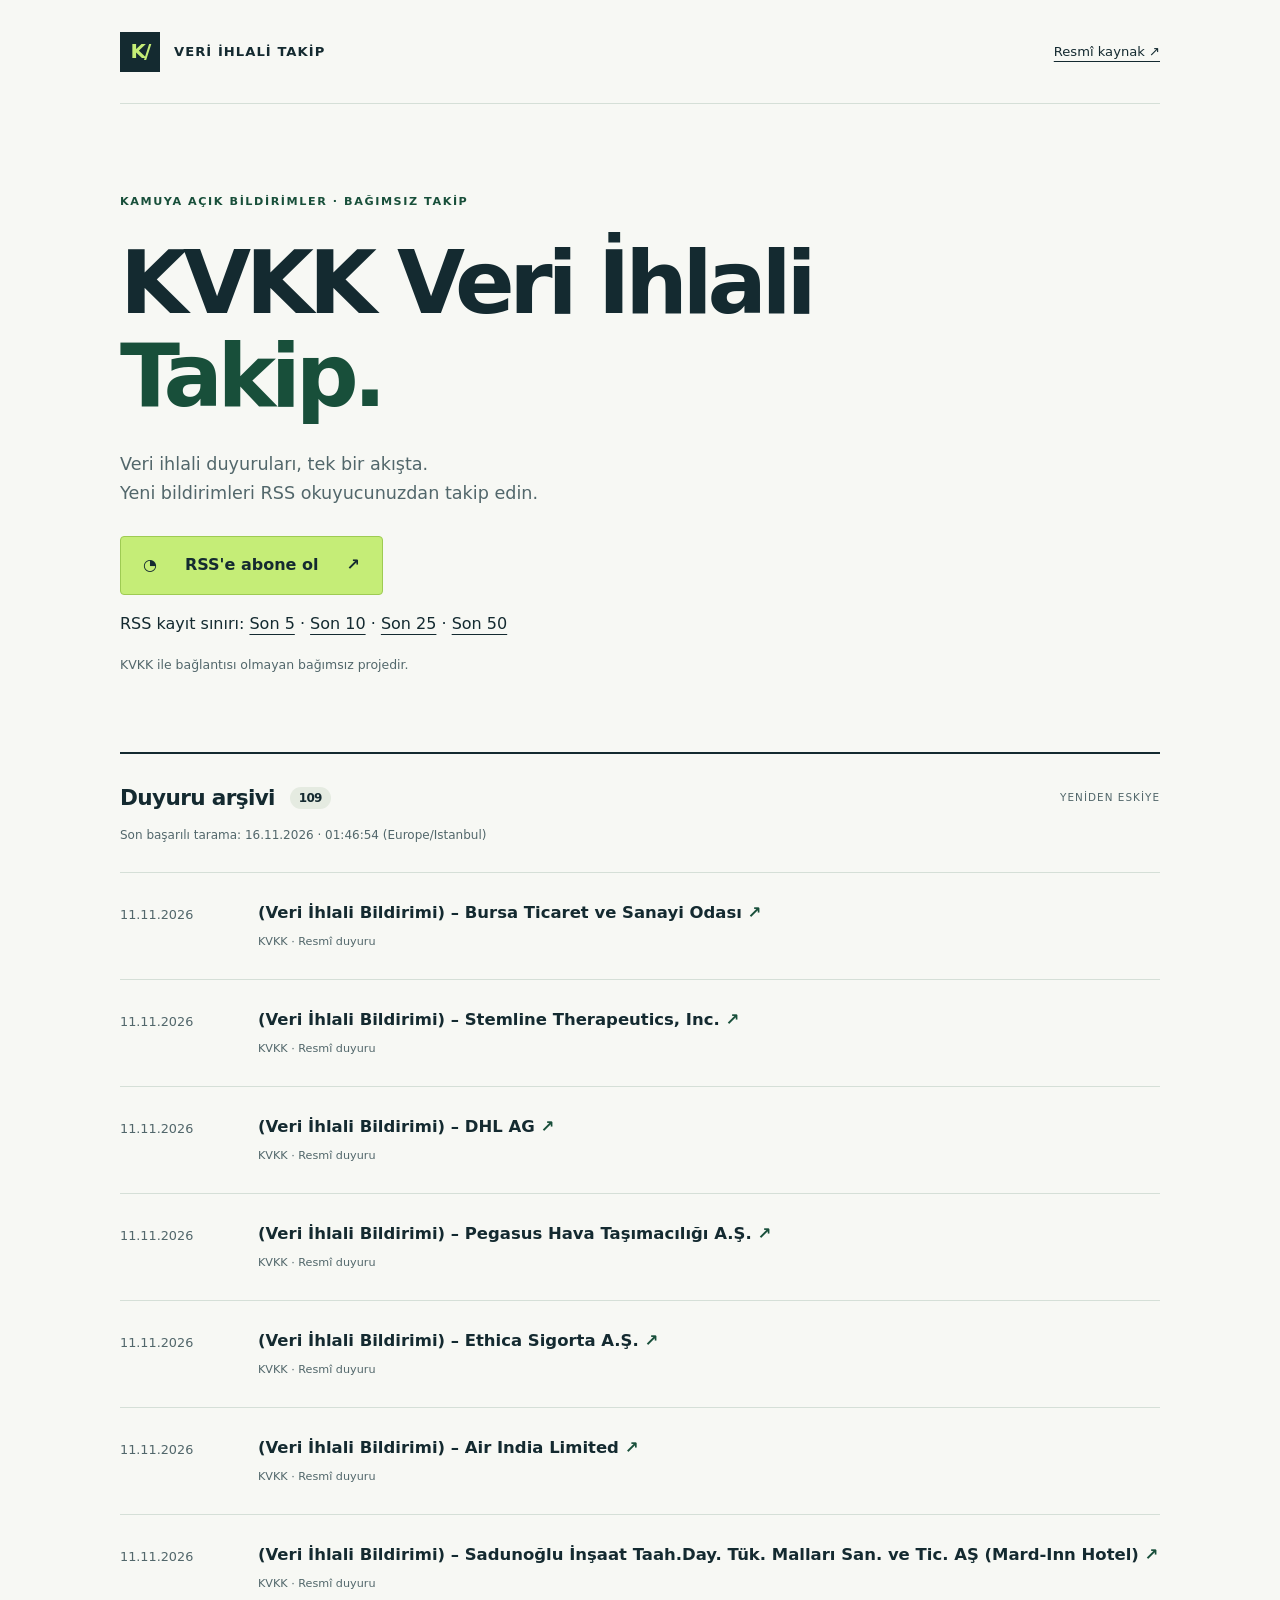
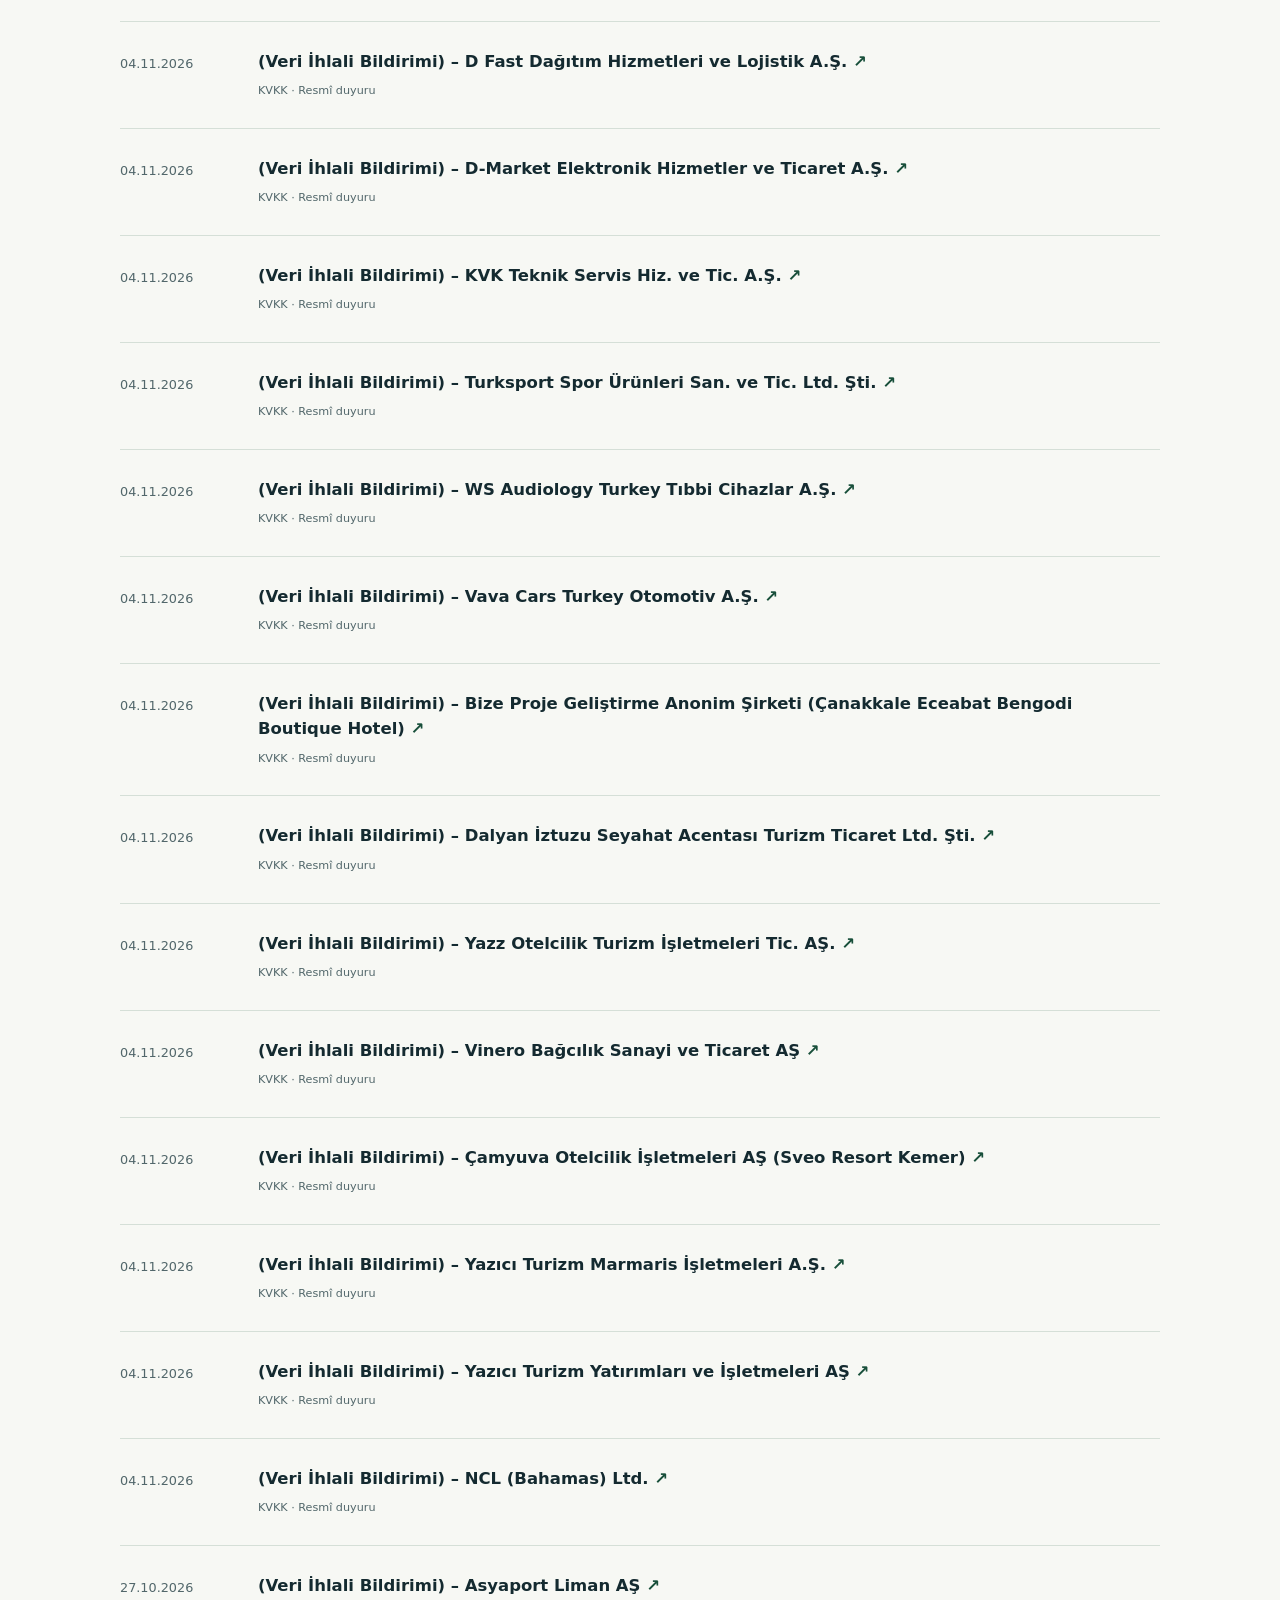
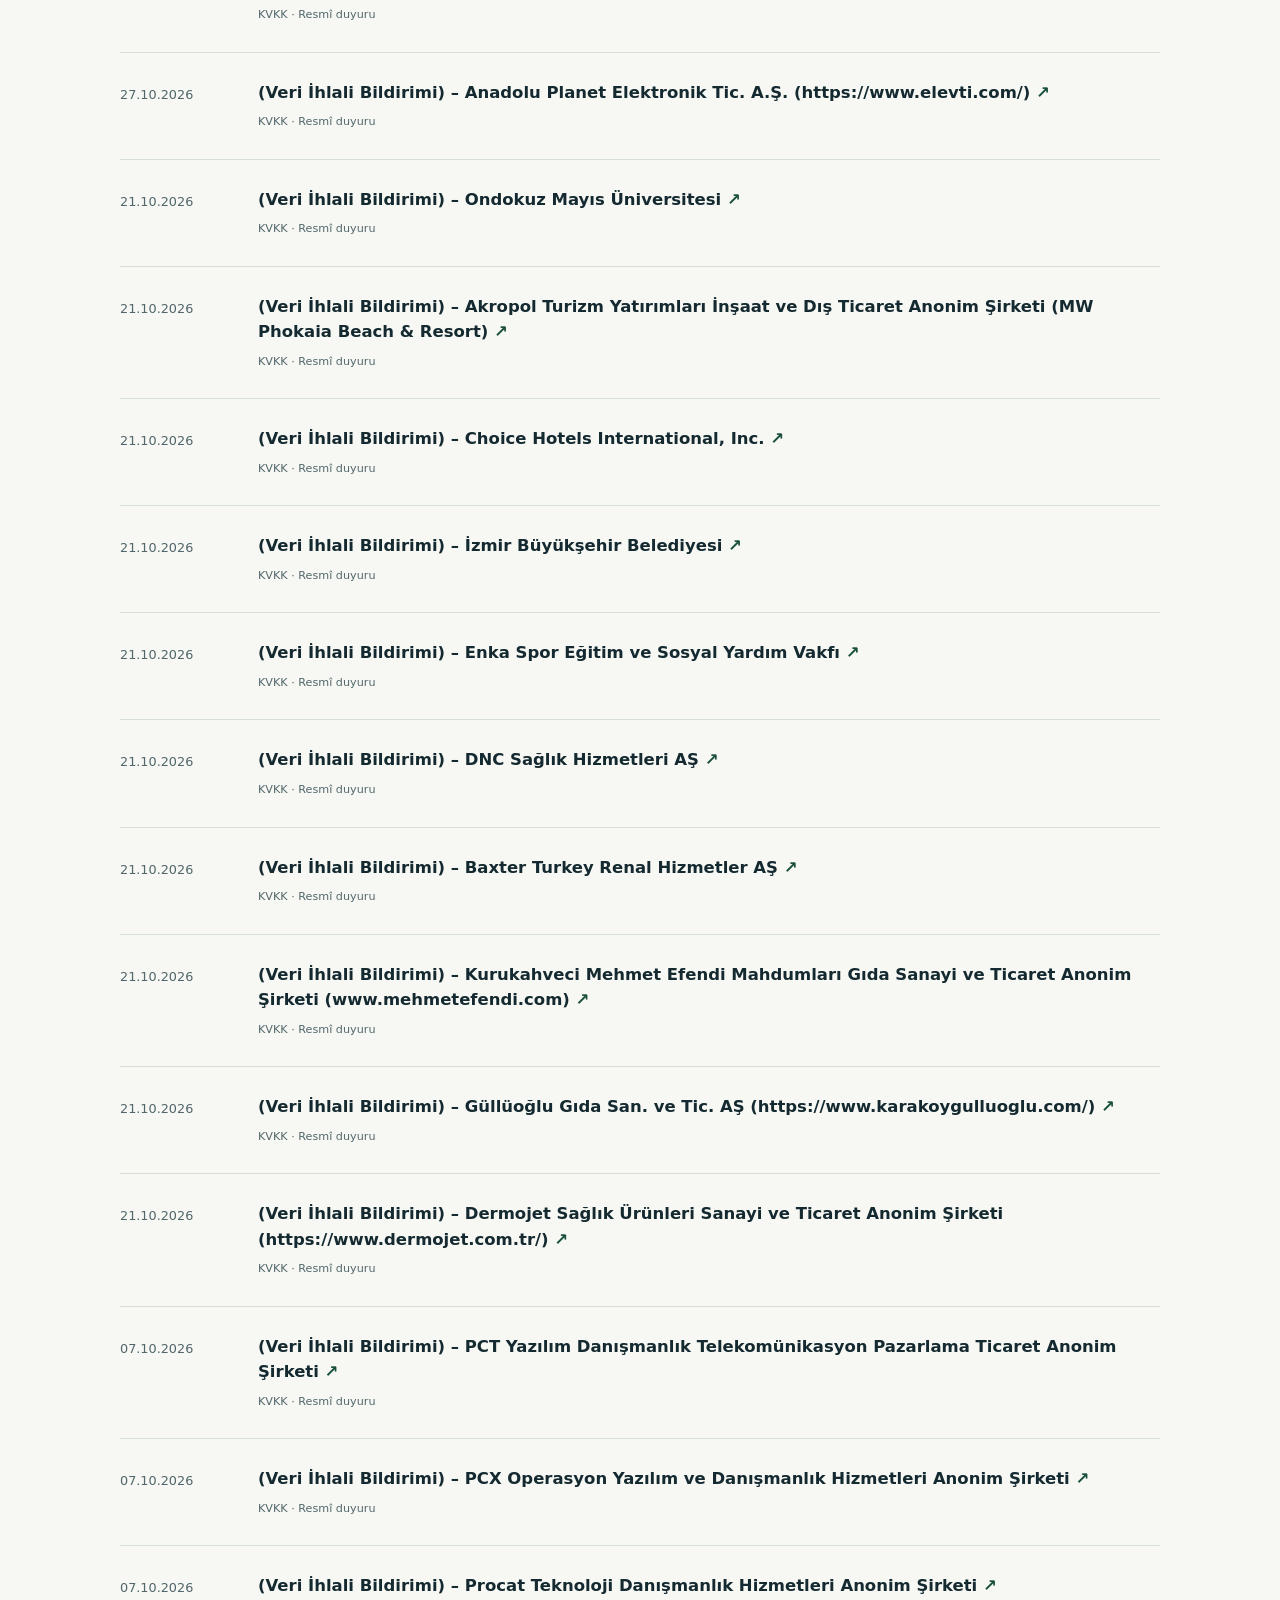
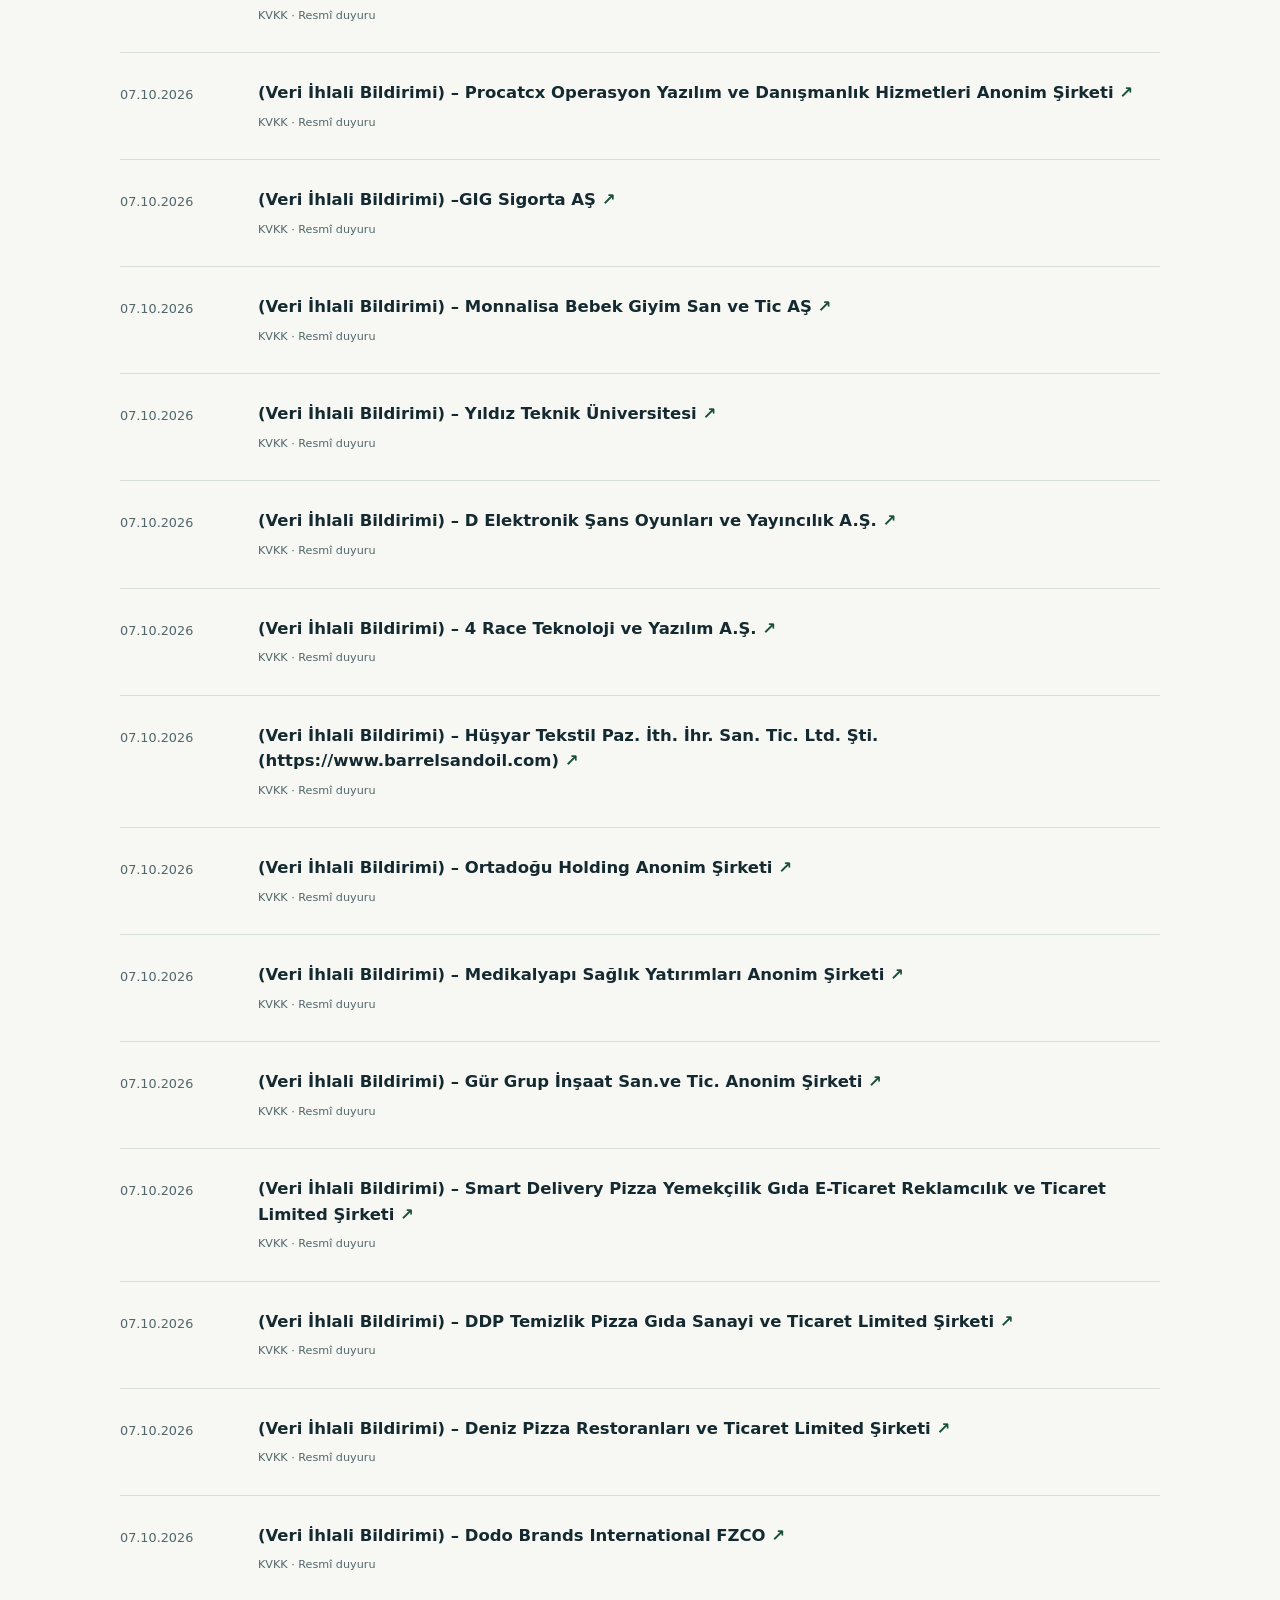
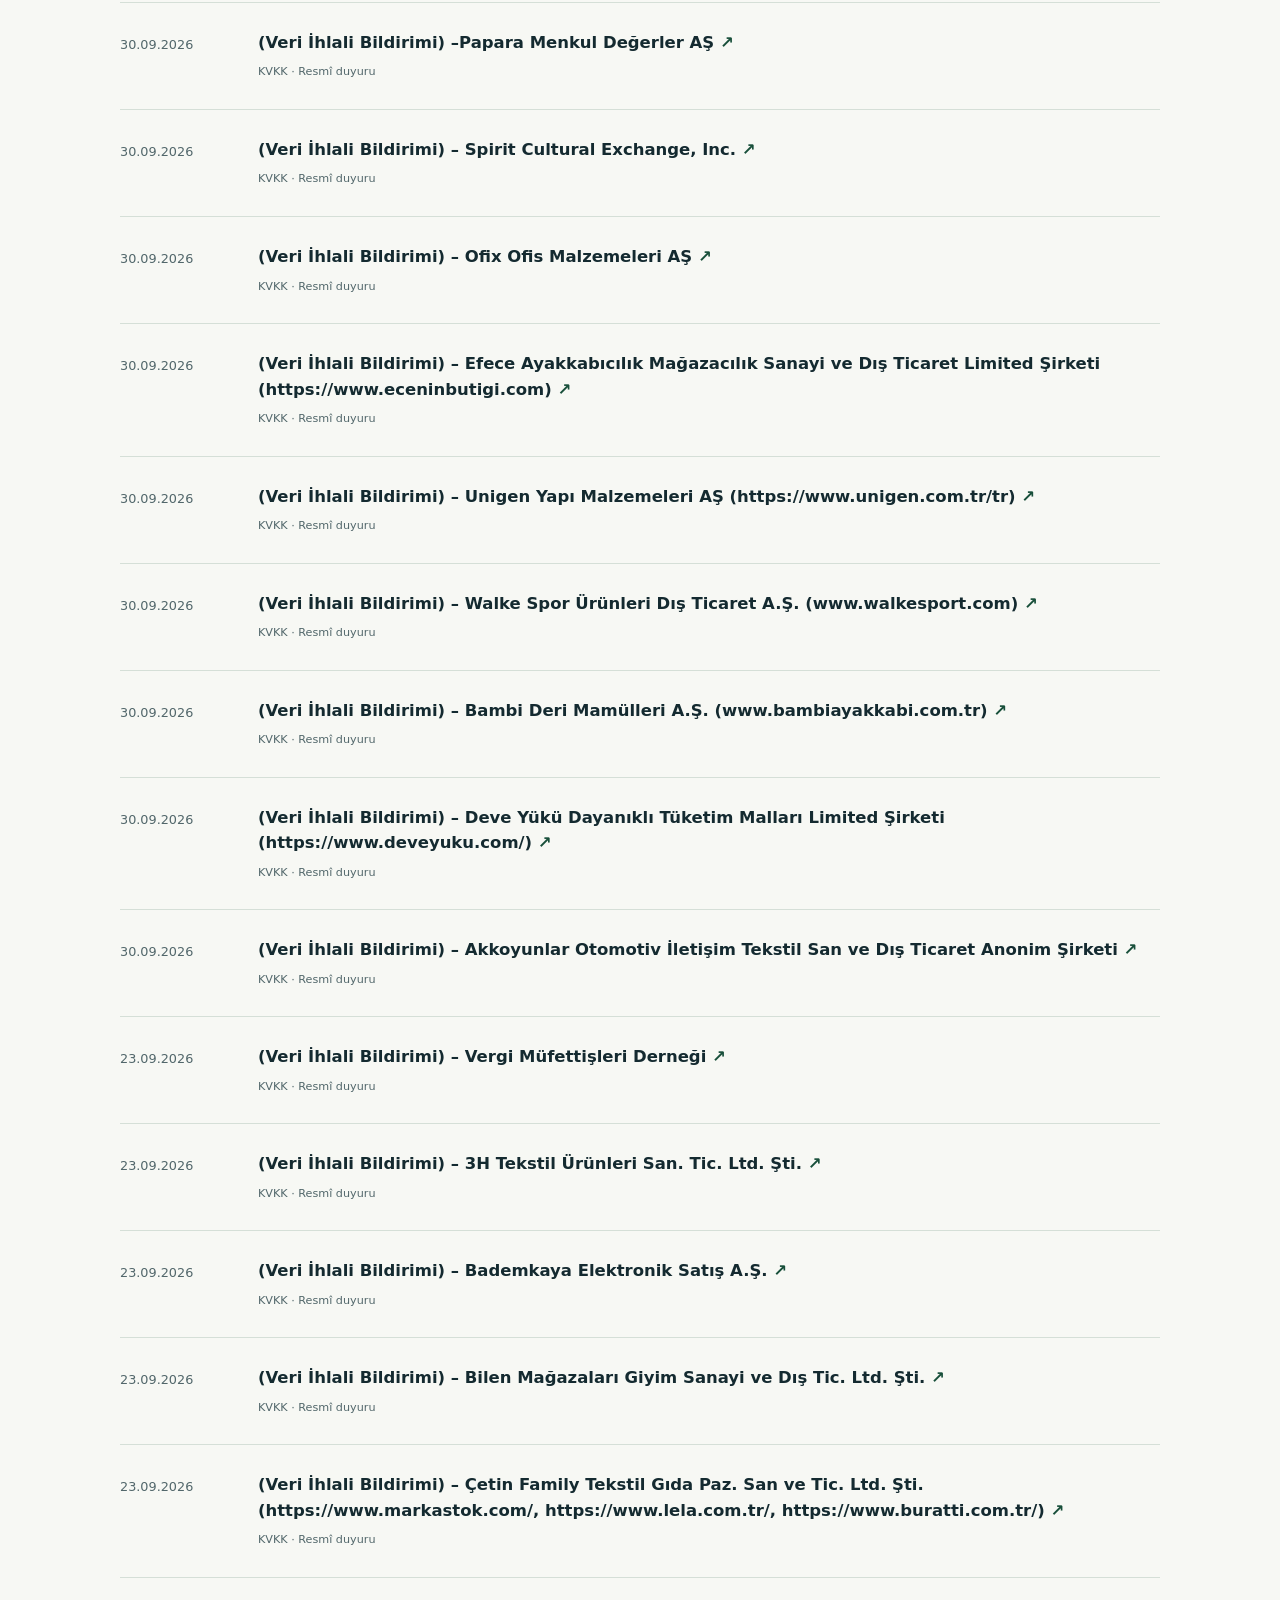
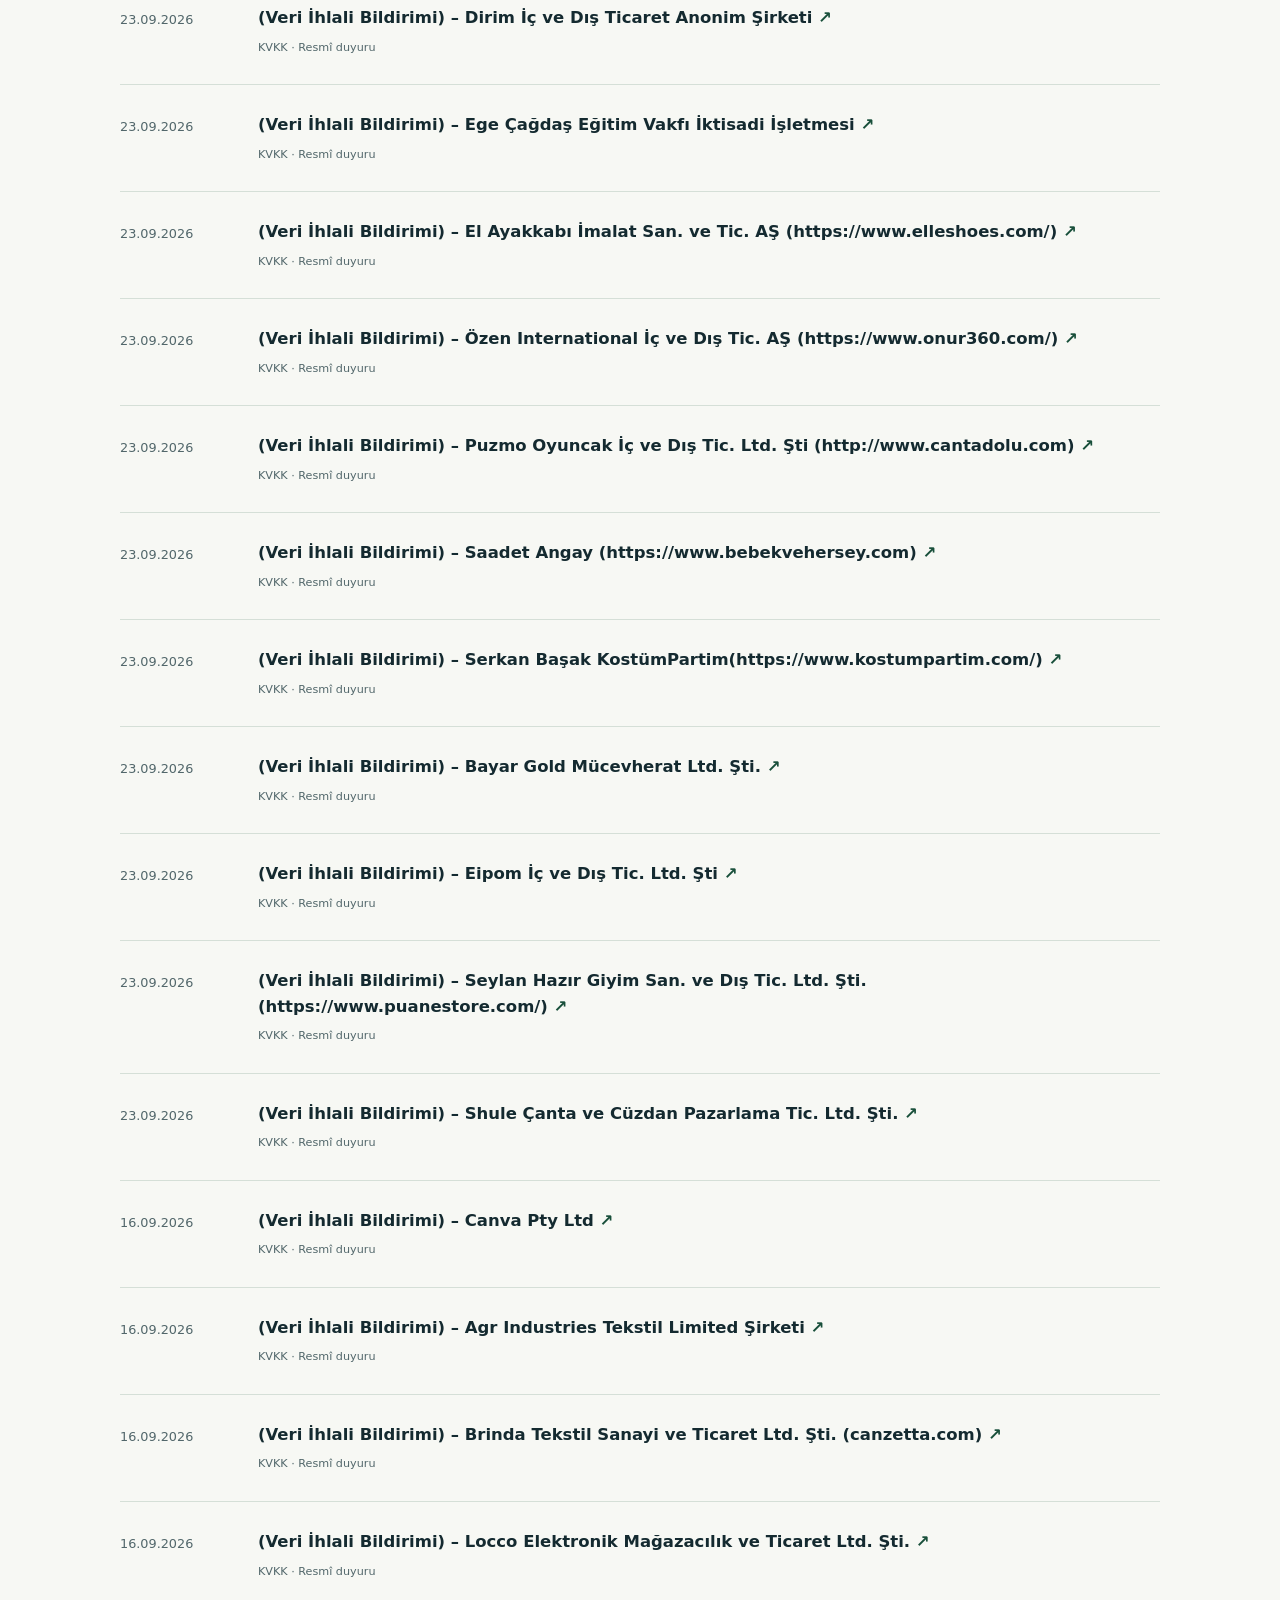
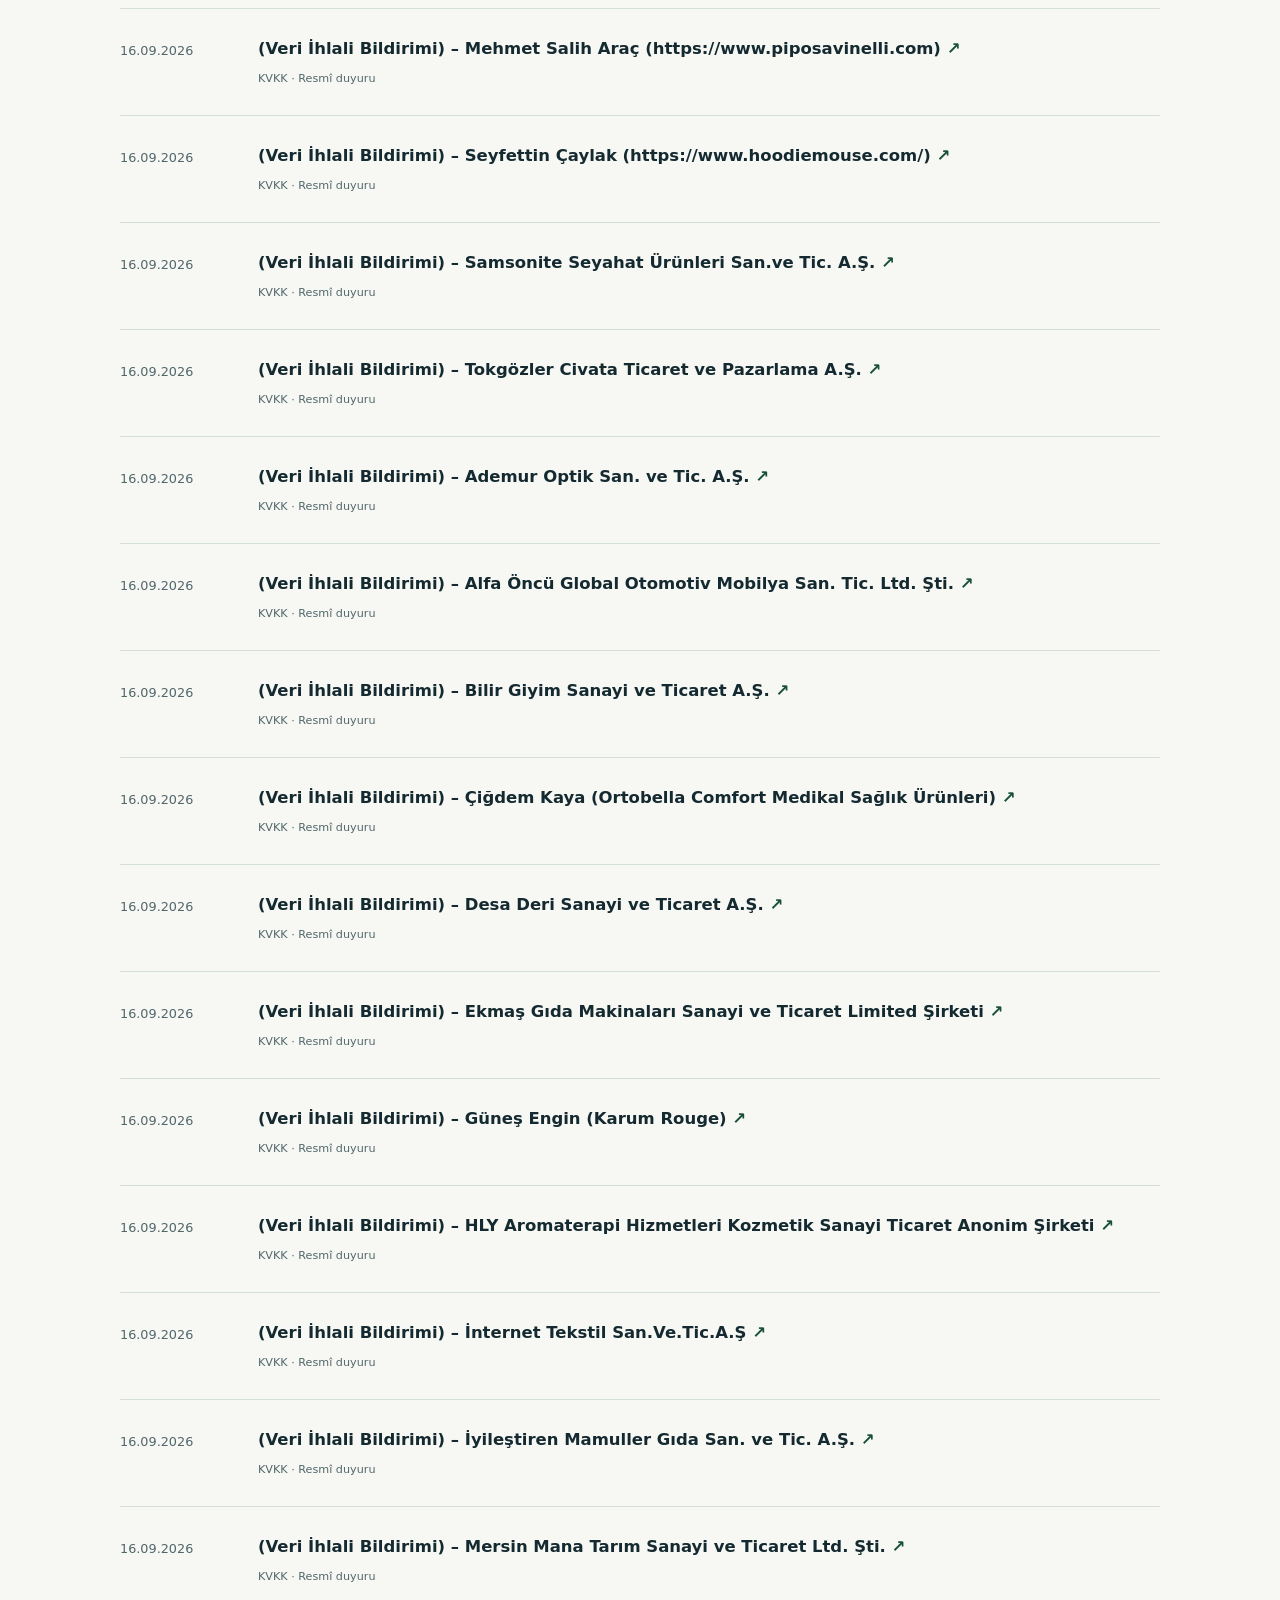
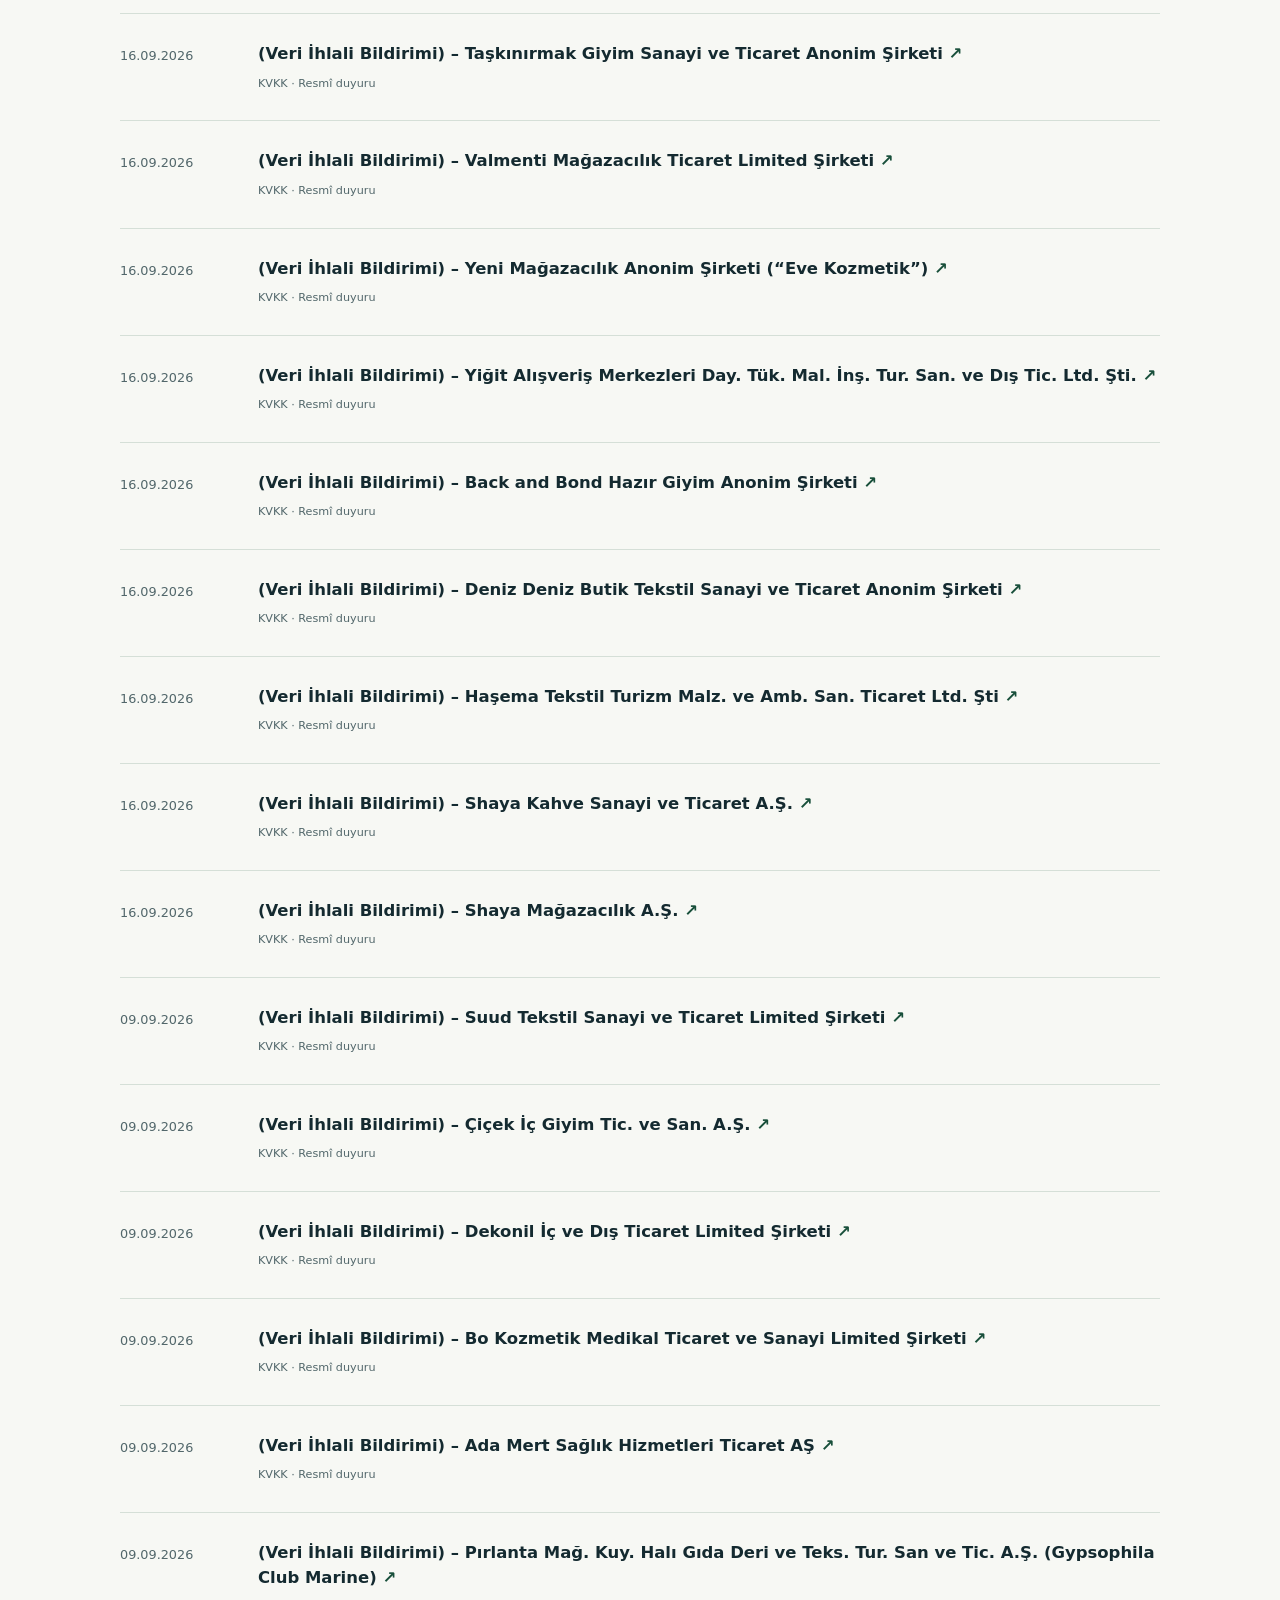
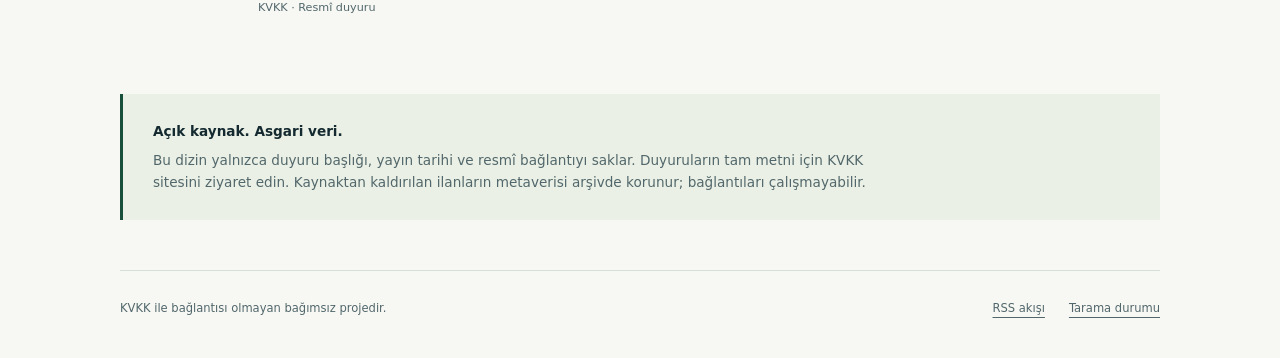
==== commit 6734ac70: "chore: update KVKK announcements" ====
--- a/docs/index.html
+++ b/docs/index.html
@@ -24,7 +24,7 @@
 </section>
 <section class="listing" id="duyurular" aria-labelledby="list-title">
 <div class="list-heading"><h2 id="list-title">Duyuru arşivi <span class="count">109</span></h2><span>YENİDEN ESKİYE</span></div>
-<p class="checked">Son başarılı tarama: <time datetime="2026-11-15T17:41:53Z">15.11.2026 · 20:41:53 (Europe/Istanbul)</time></p>
+<p class="checked">Son başarılı tarama: <time datetime="2026-11-15T22:46:54Z">16.11.2026 · 01:46:54 (Europe/Istanbul)</time></p>
 <ol class="announcements"><li class="announcement">
   <time datetime="2026-11-11">11.11.2026</time>
   <h3><a href="https://www.kvkk.gov.tr/Icerik/9094/kamuoyu-duyurusu-veri-ihlali-bildirimi-bursa-ticaret-ve-sanayi-odasi">(Veri İhlali Bildirimi) – Bursa Ticaret ve Sanayi Odası<span aria-hidden="true"> ↗</span></a></h3>
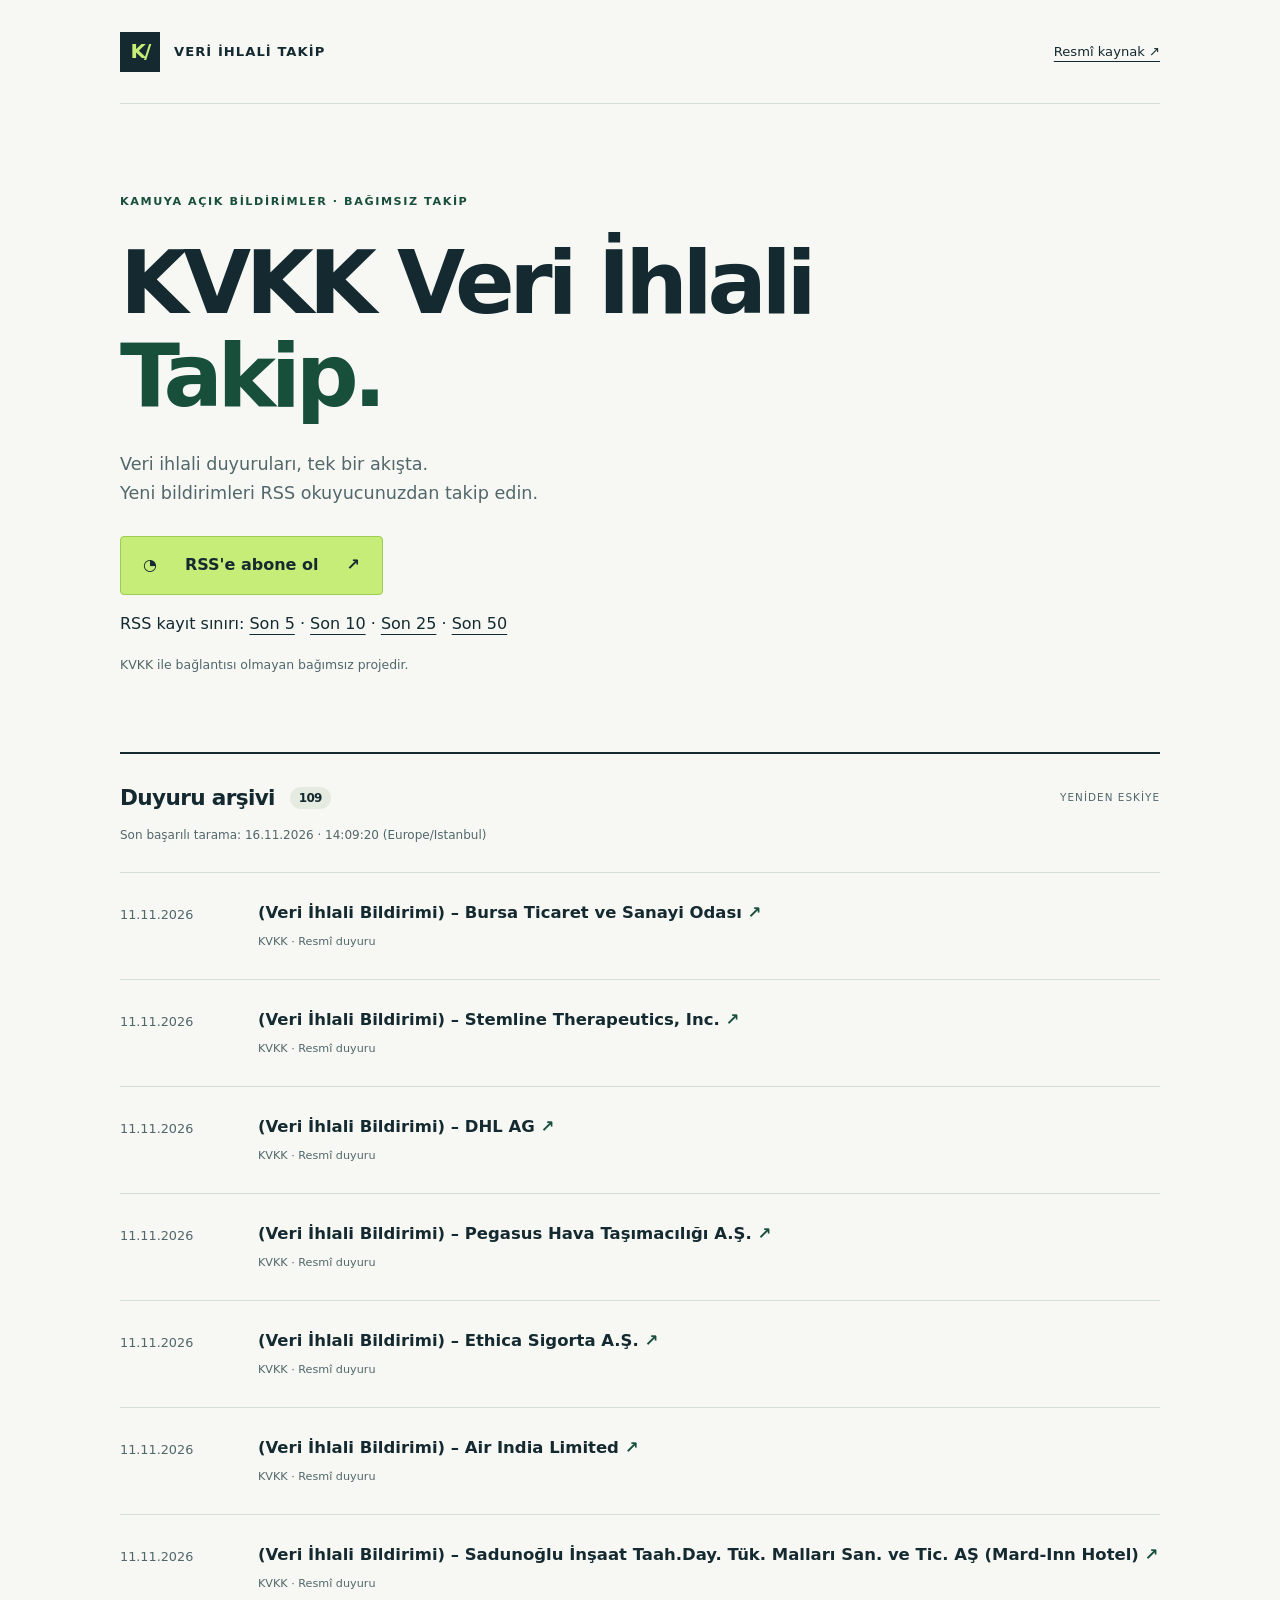
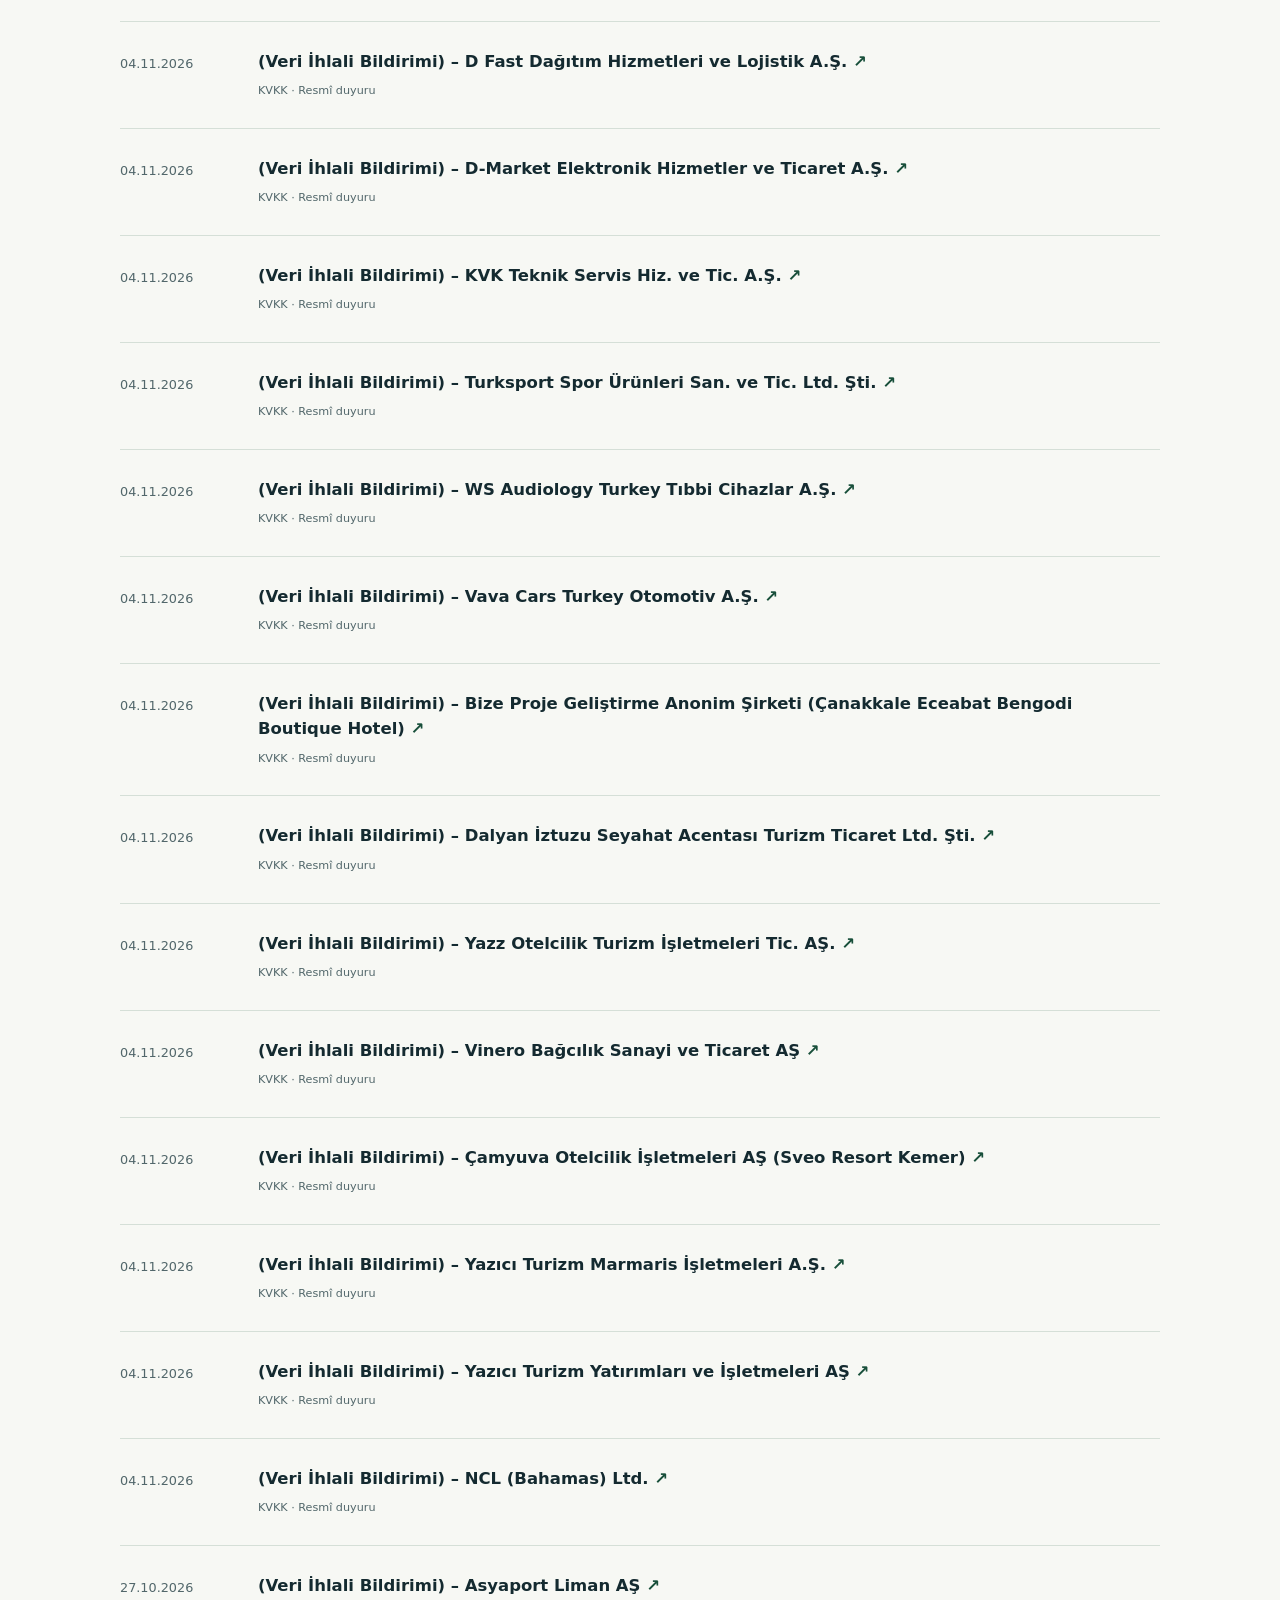
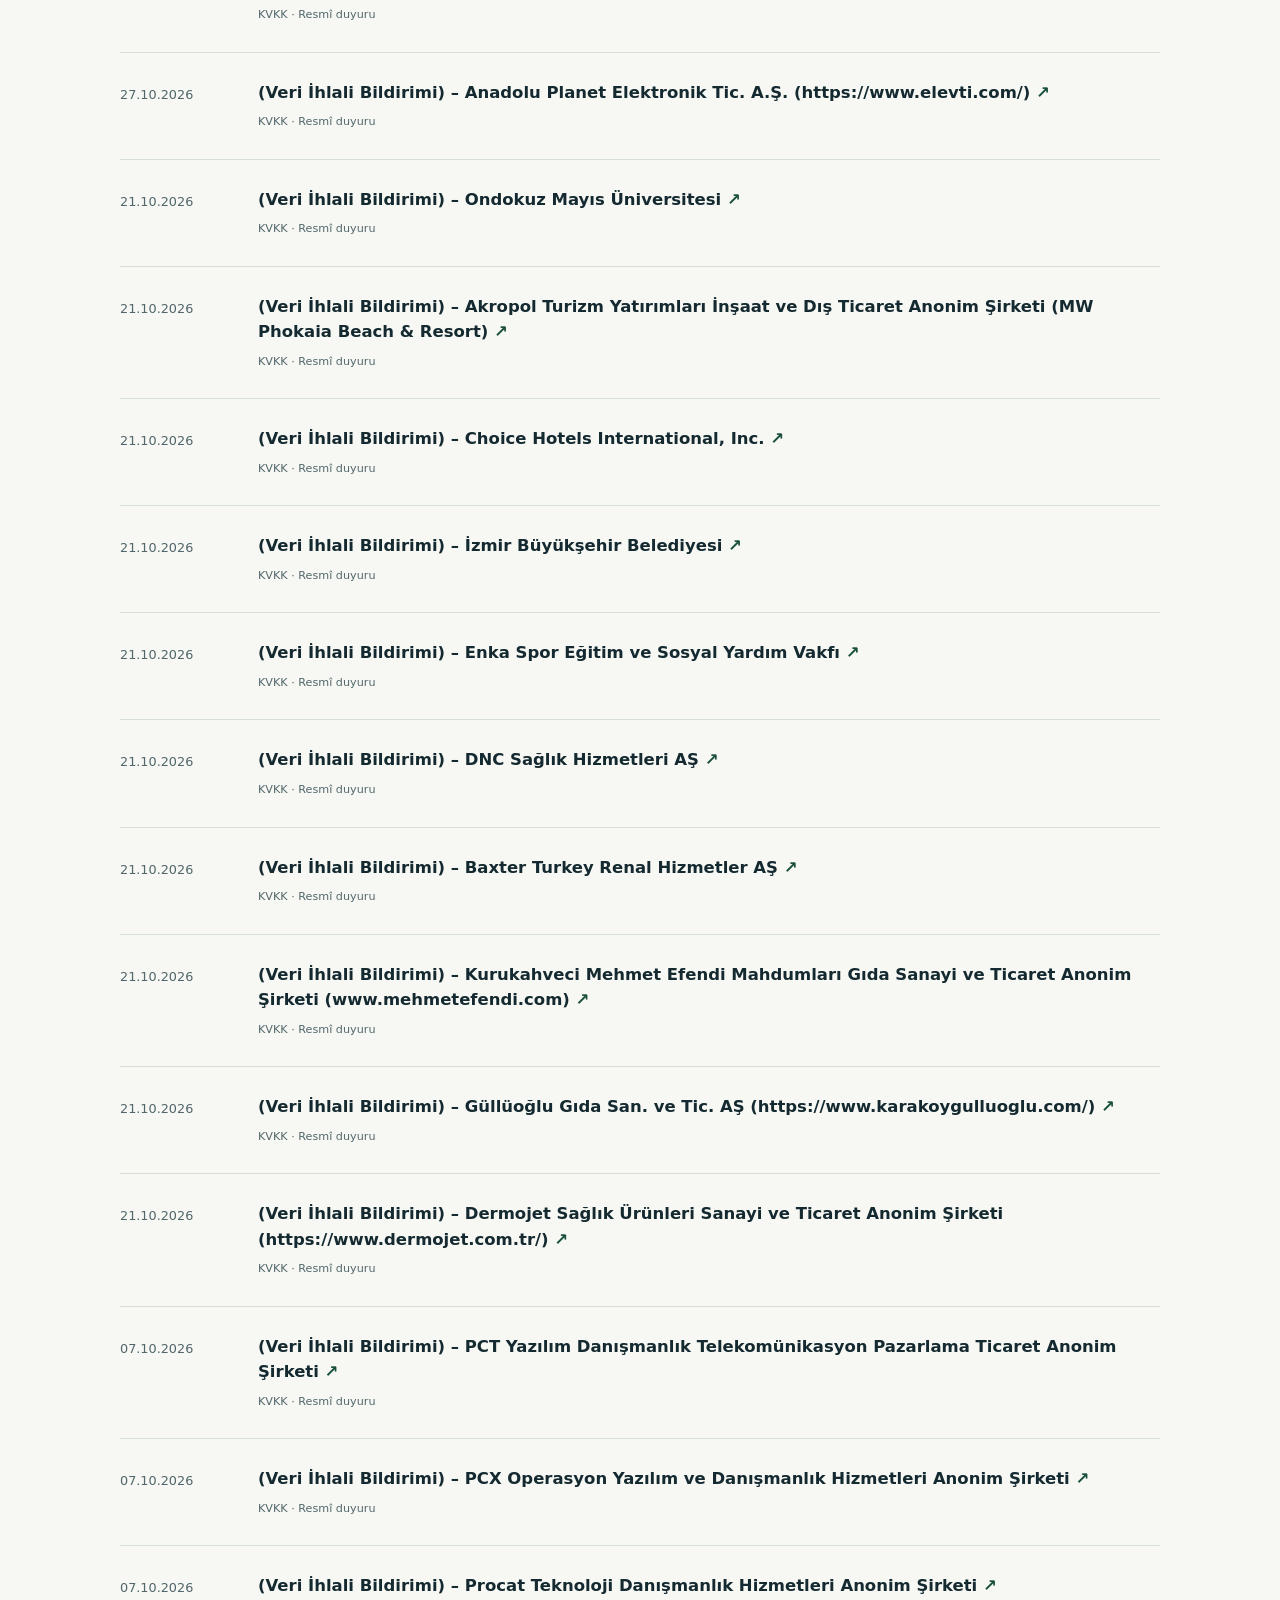
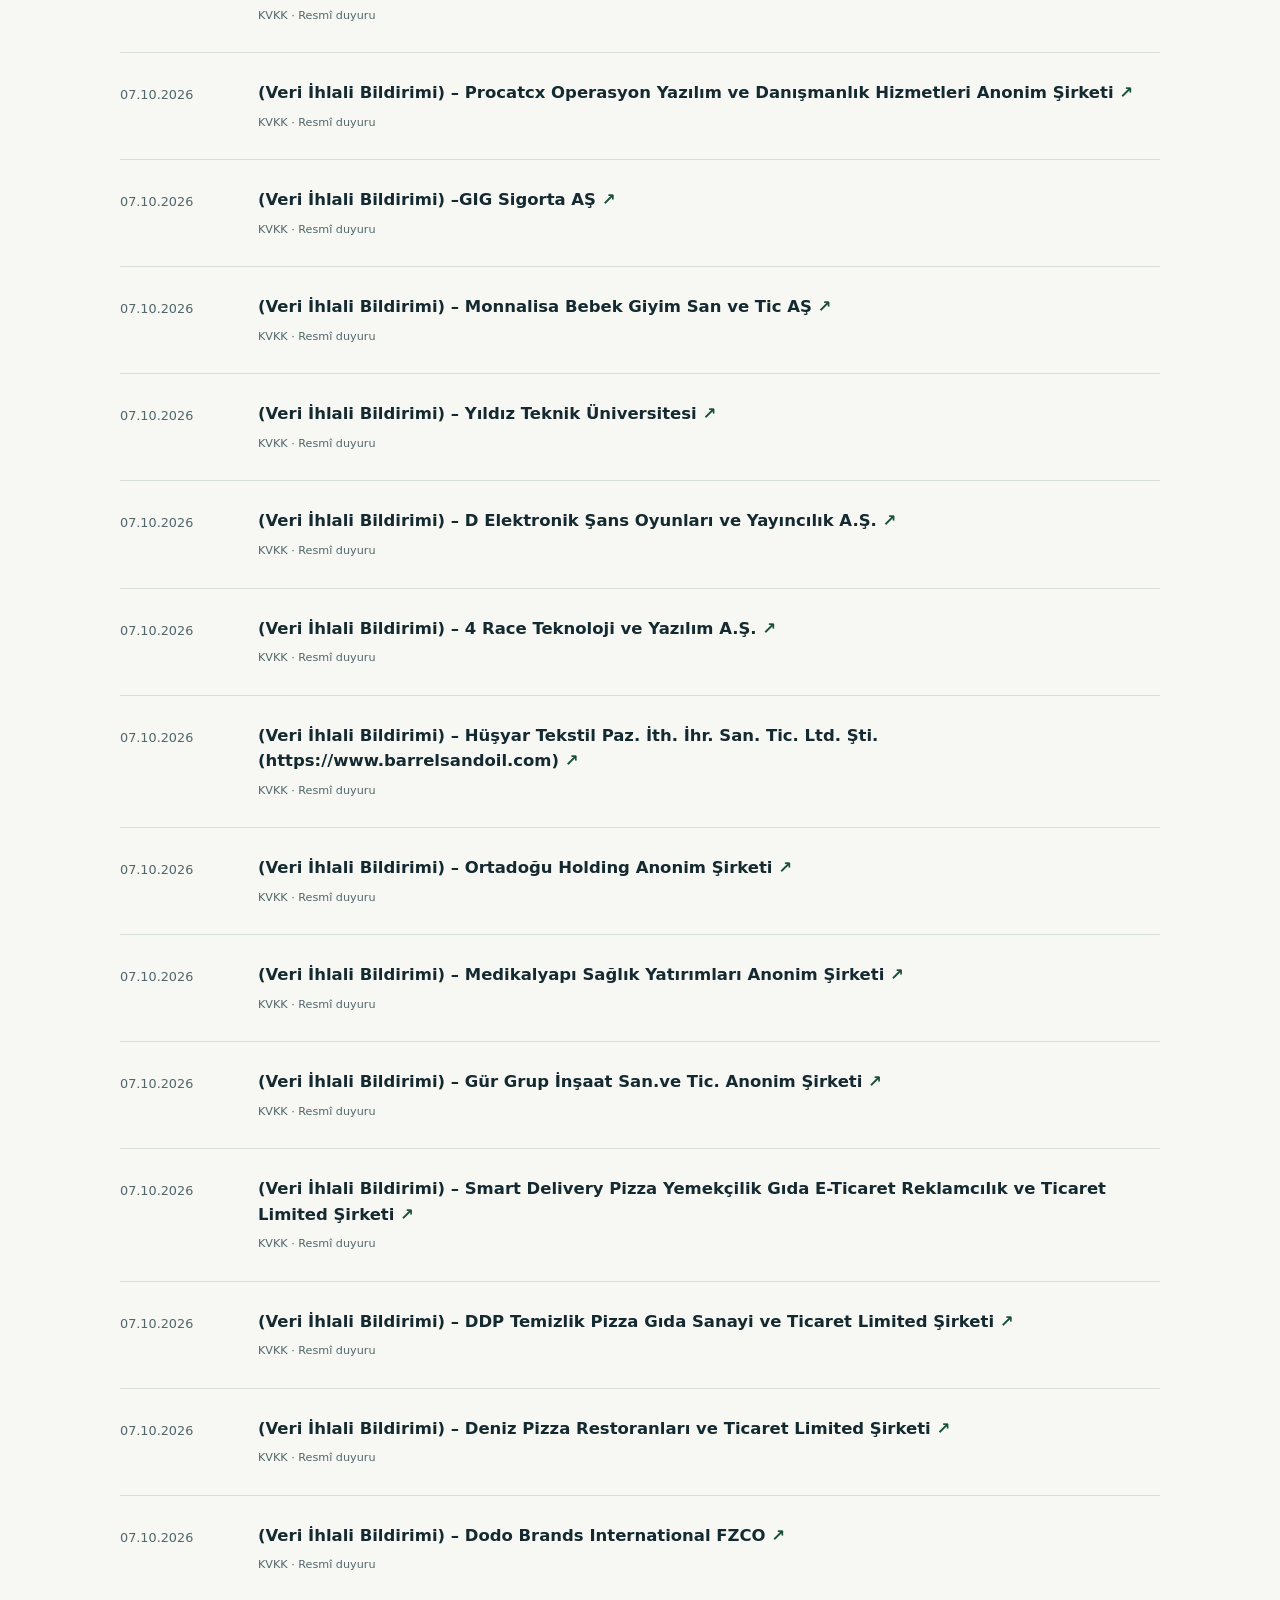
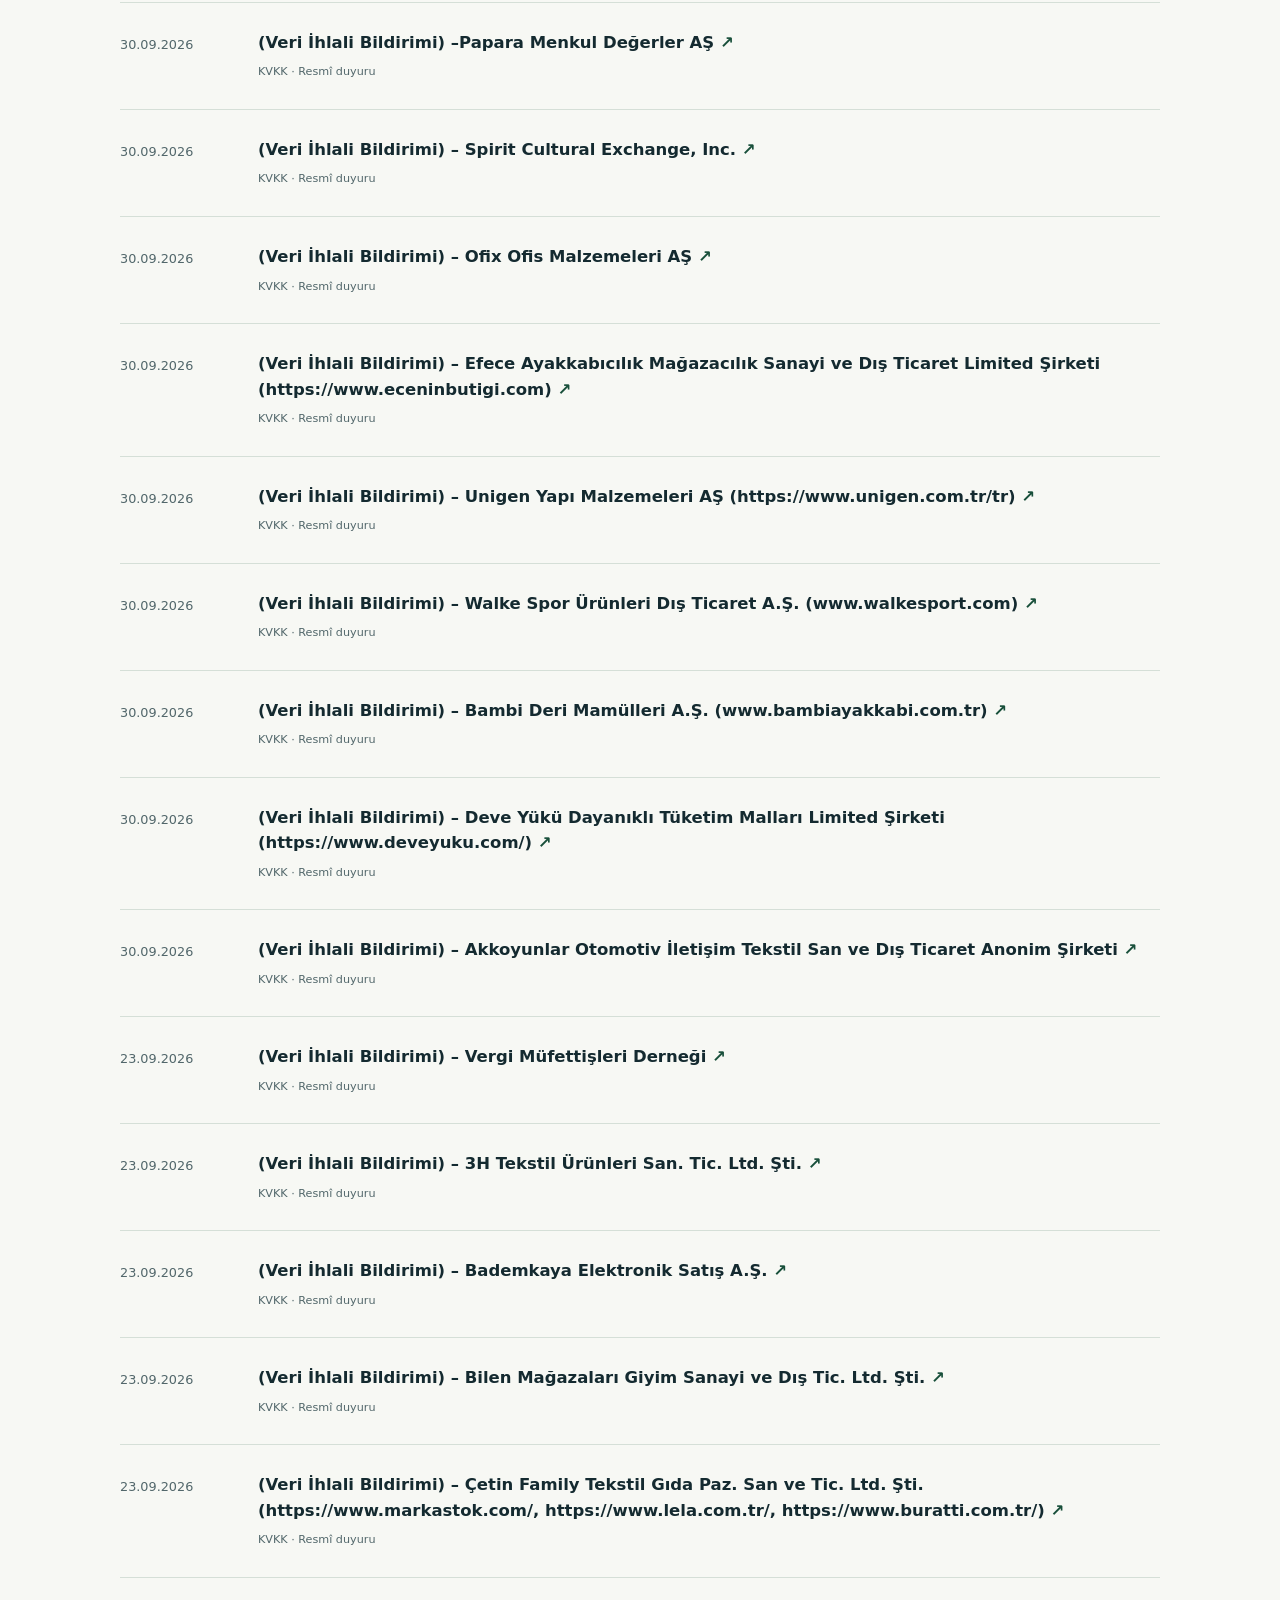
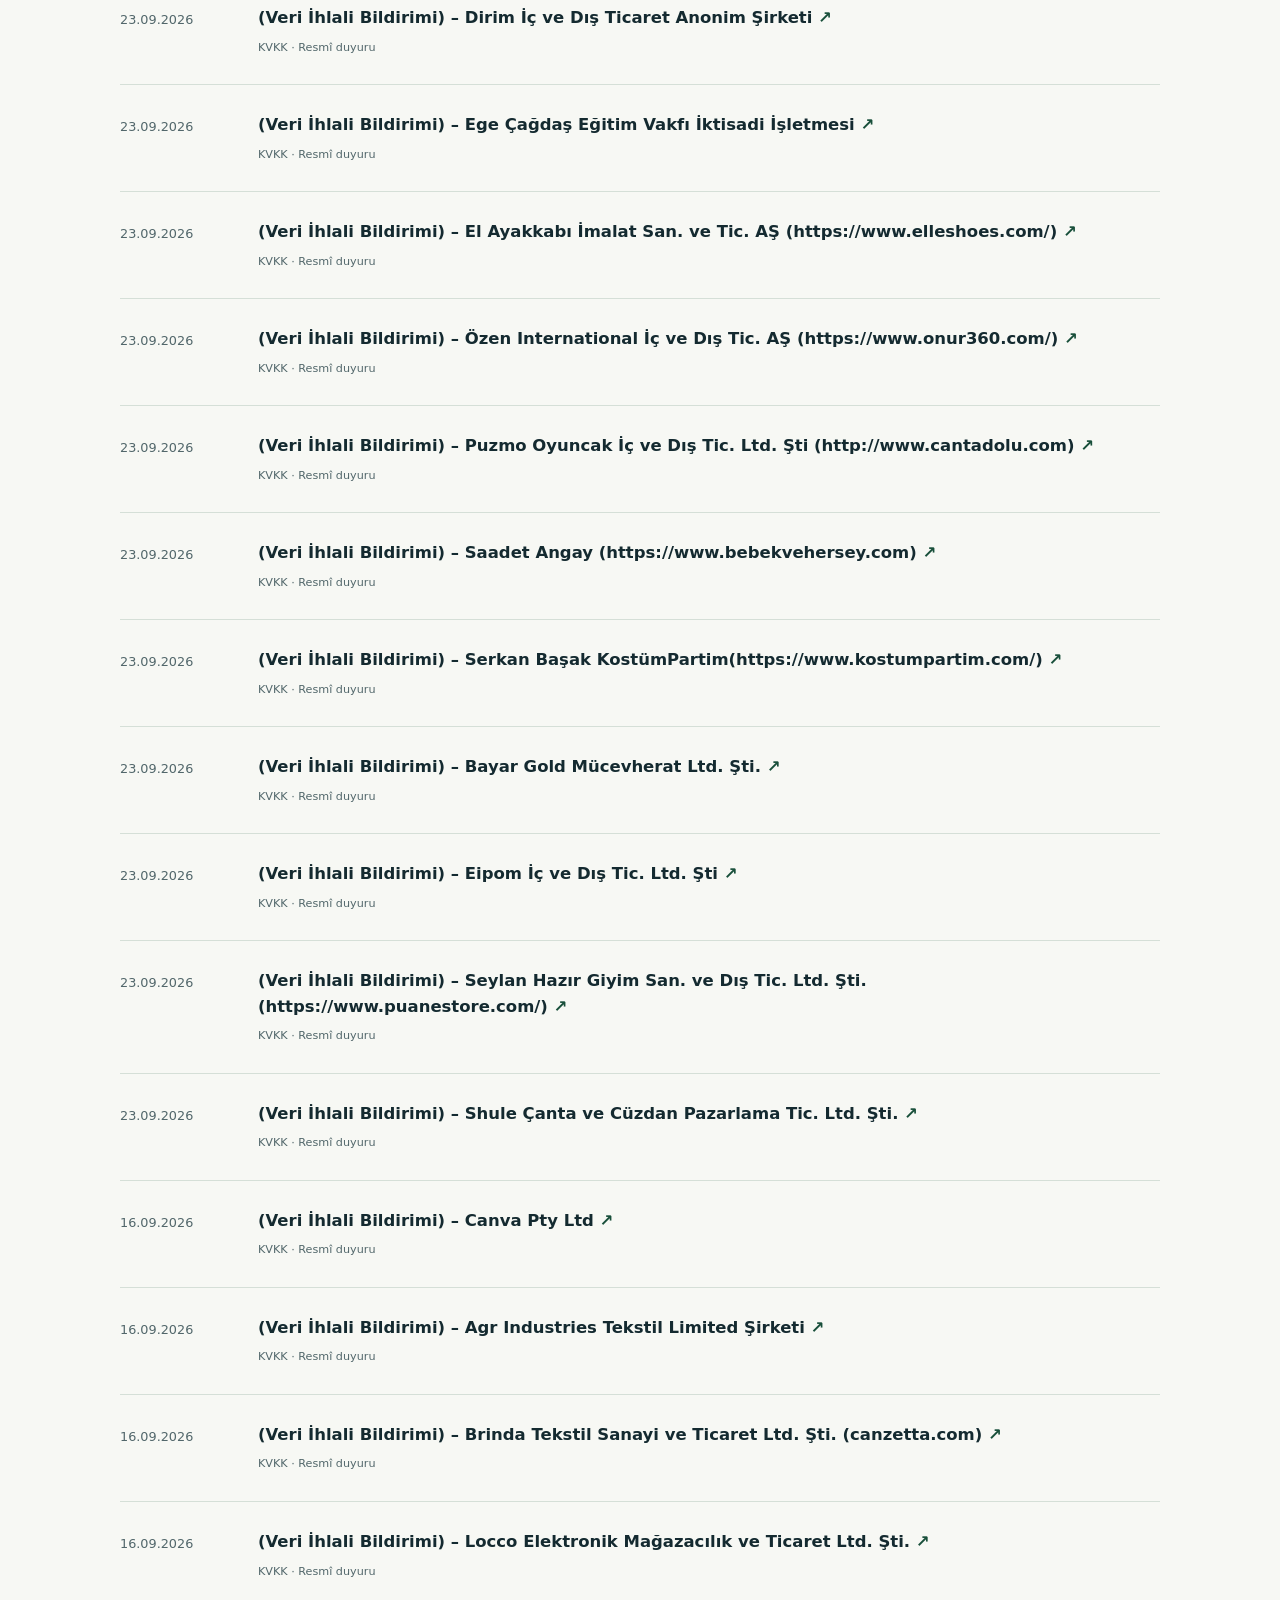
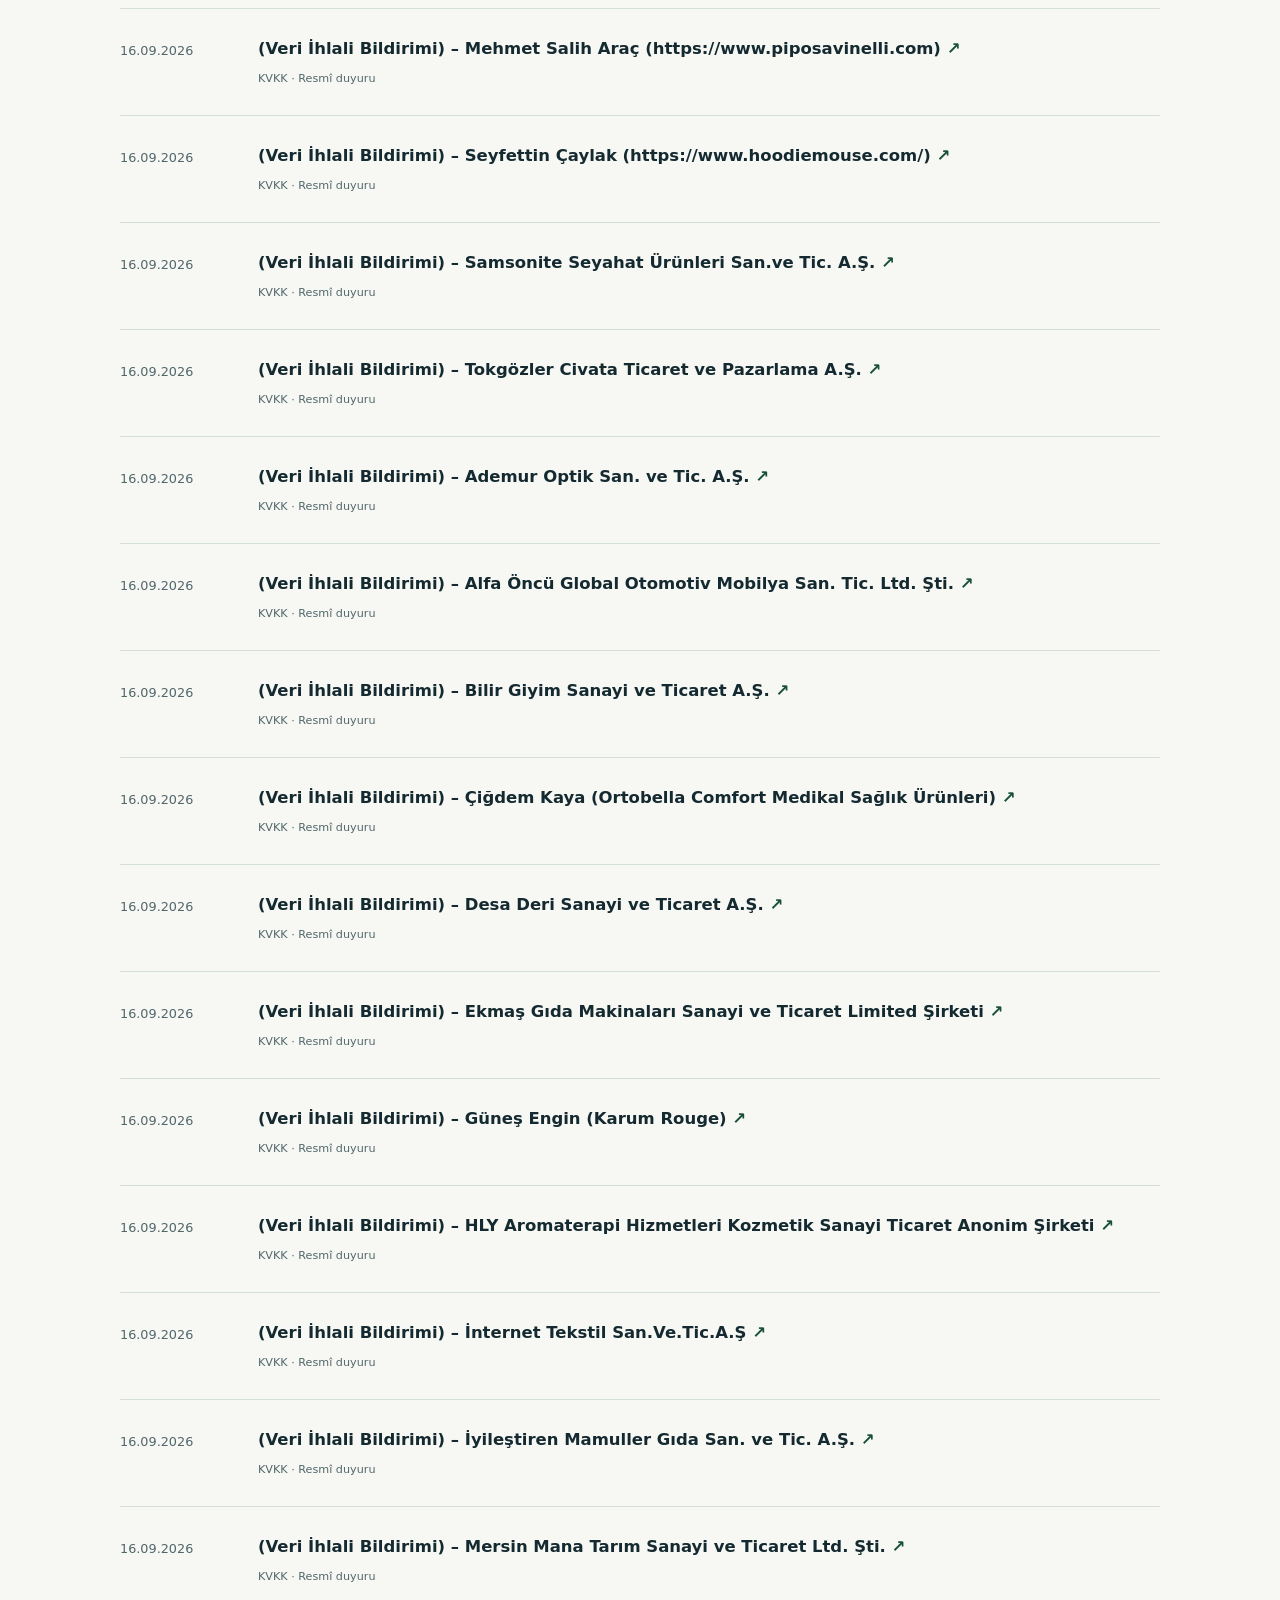
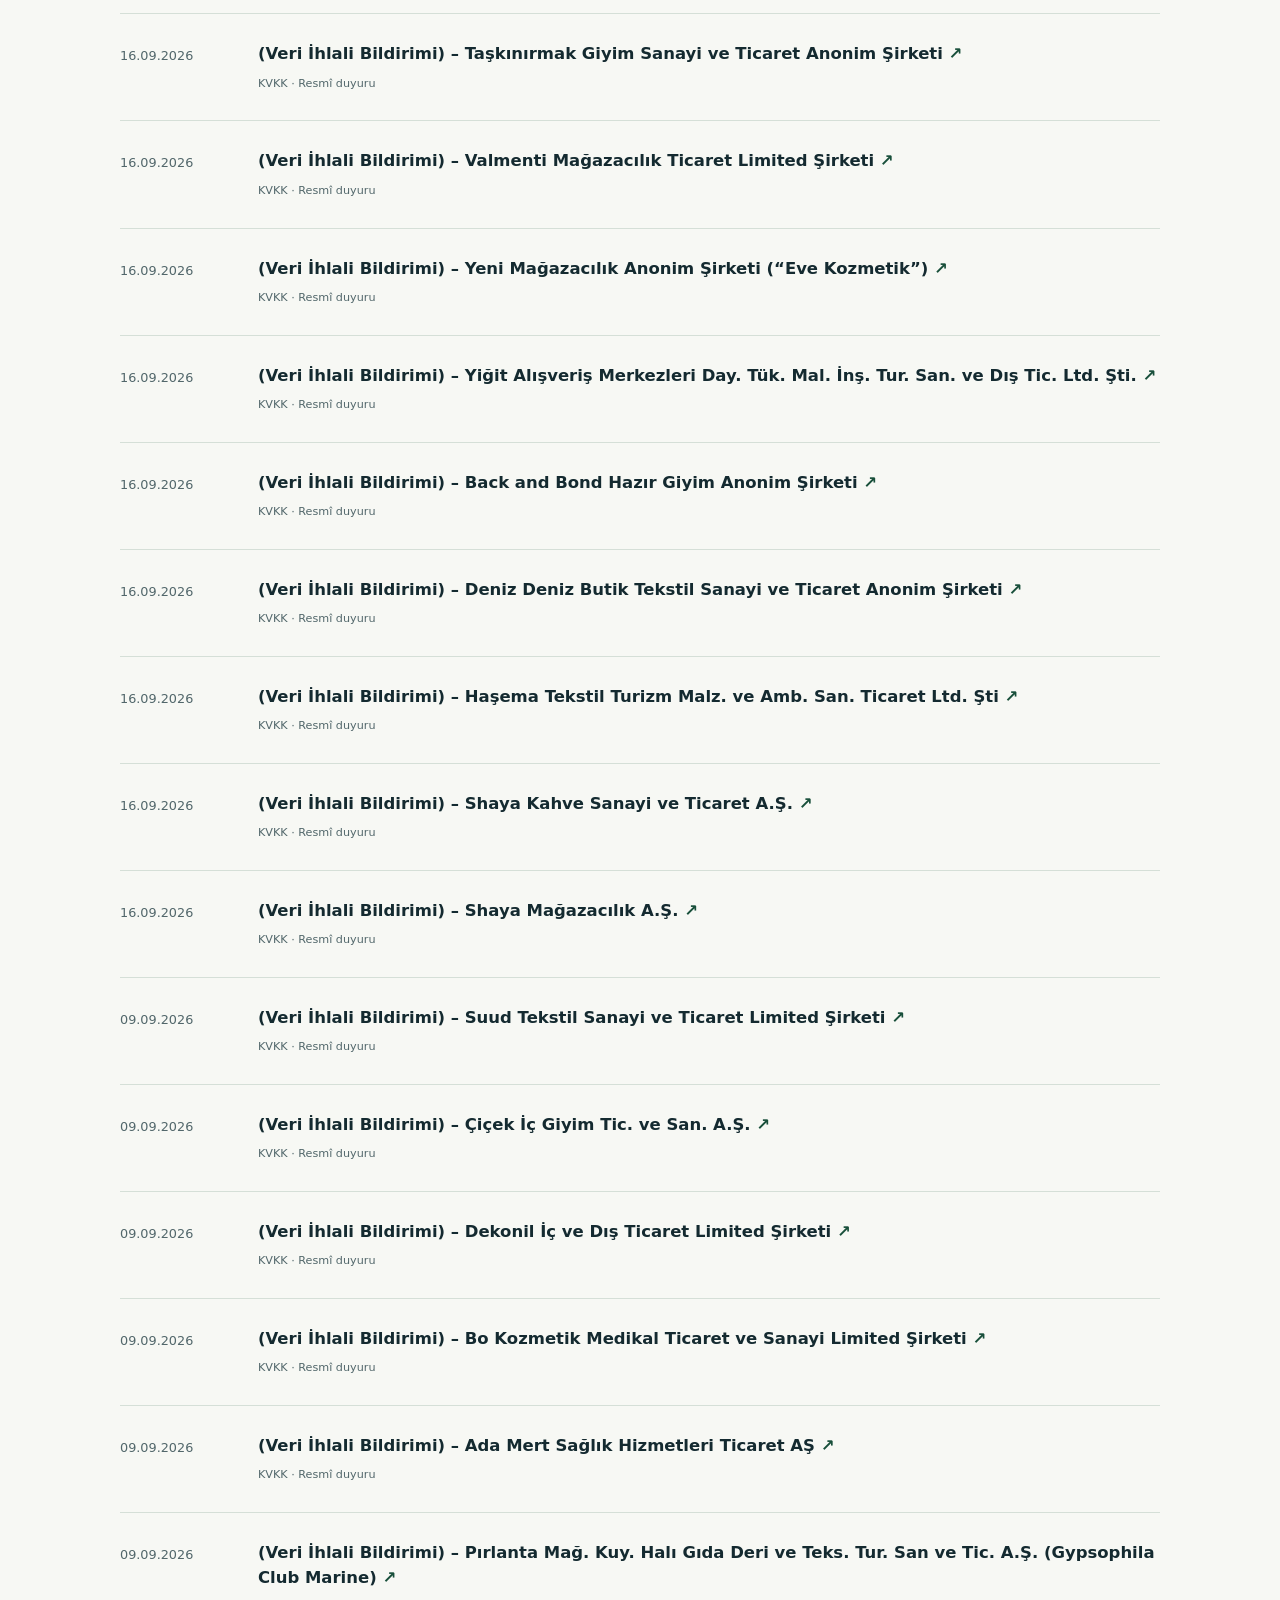
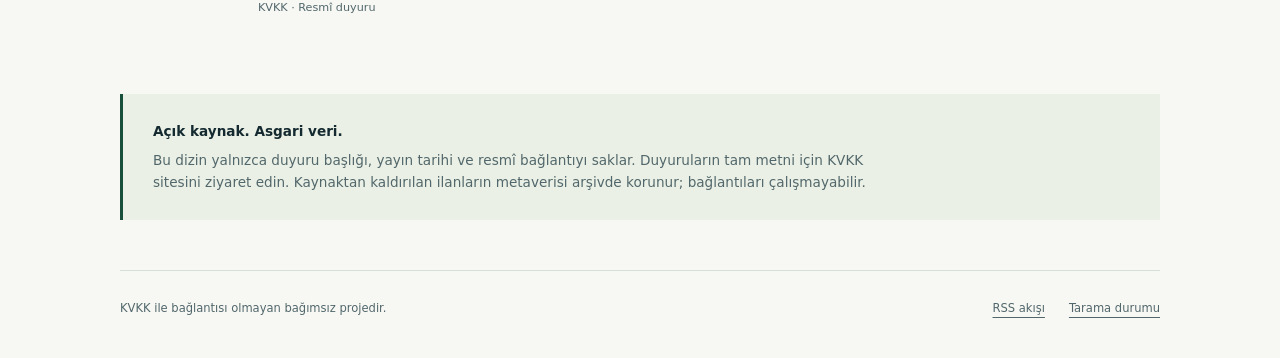
==== commit ec18baad: "chore: update KVKK announcements" ====
--- a/docs/index.html
+++ b/docs/index.html
@@ -24,7 +24,7 @@
 </section>
 <section class="listing" id="duyurular" aria-labelledby="list-title">
 <div class="list-heading"><h2 id="list-title">Duyuru arşivi <span class="count">109</span></h2><span>YENİDEN ESKİYE</span></div>
-<p class="checked">Son başarılı tarama: <time datetime="2026-11-15T22:46:54Z">16.11.2026 · 01:46:54 (Europe/Istanbul)</time></p>
+<p class="checked">Son başarılı tarama: <time datetime="2026-11-16T11:09:20Z">16.11.2026 · 14:09:20 (Europe/Istanbul)</time></p>
 <ol class="announcements"><li class="announcement">
   <time datetime="2026-11-11">11.11.2026</time>
   <h3><a href="https://www.kvkk.gov.tr/Icerik/9094/kamuoyu-duyurusu-veri-ihlali-bildirimi-bursa-ticaret-ve-sanayi-odasi">(Veri İhlali Bildirimi) – Bursa Ticaret ve Sanayi Odası<span aria-hidden="true"> ↗</span></a></h3>
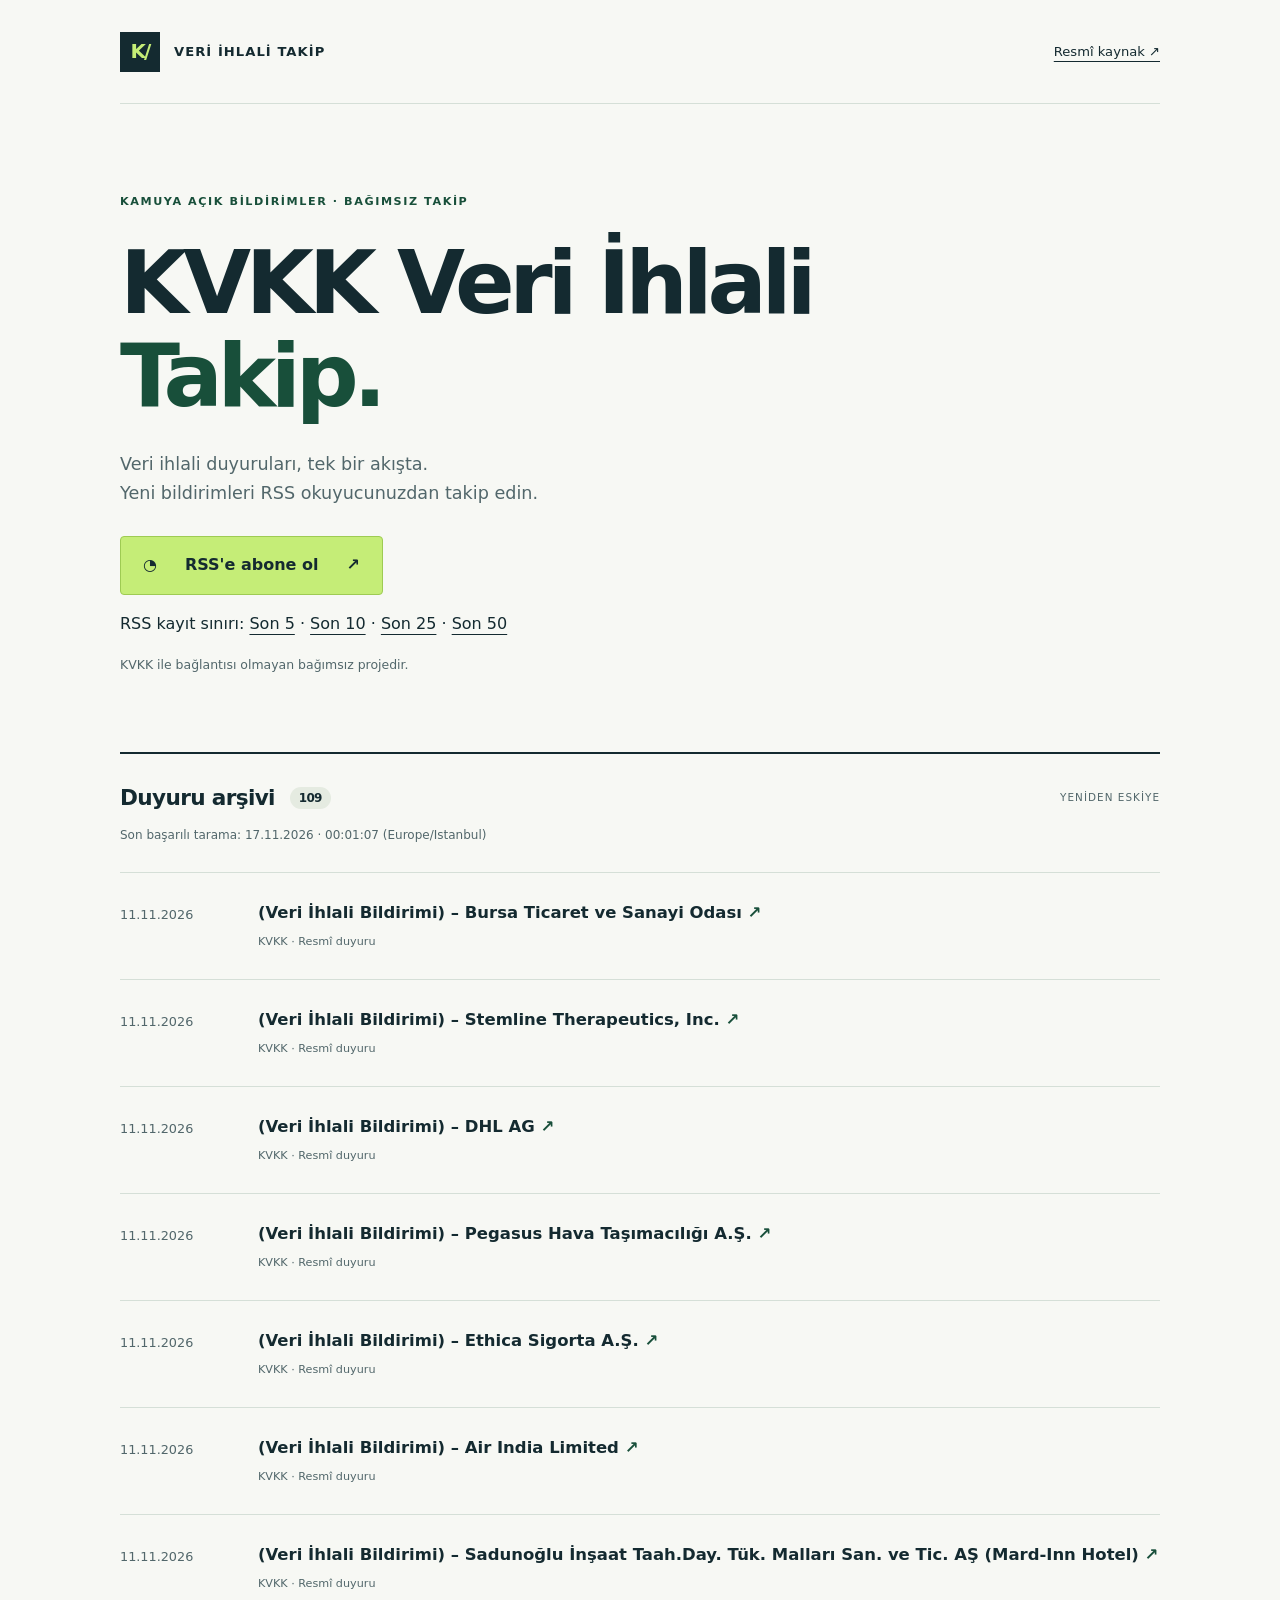
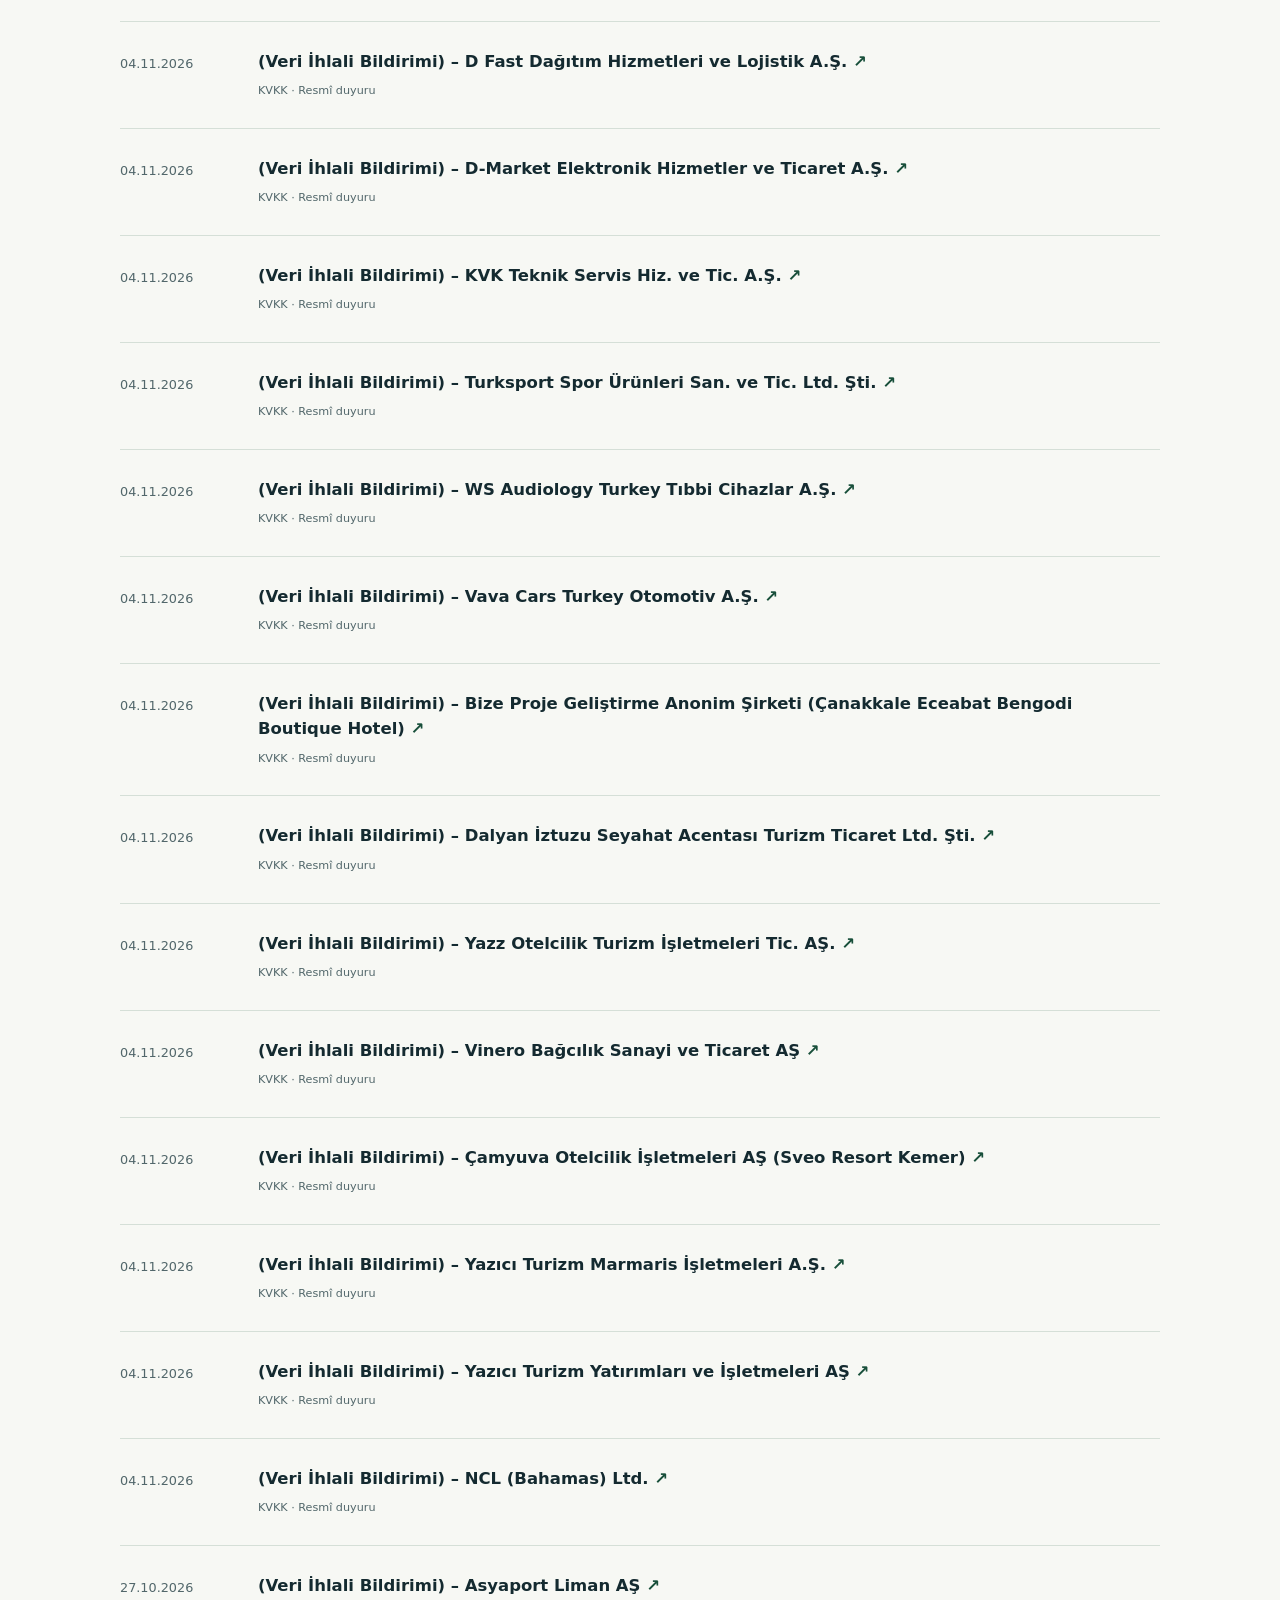
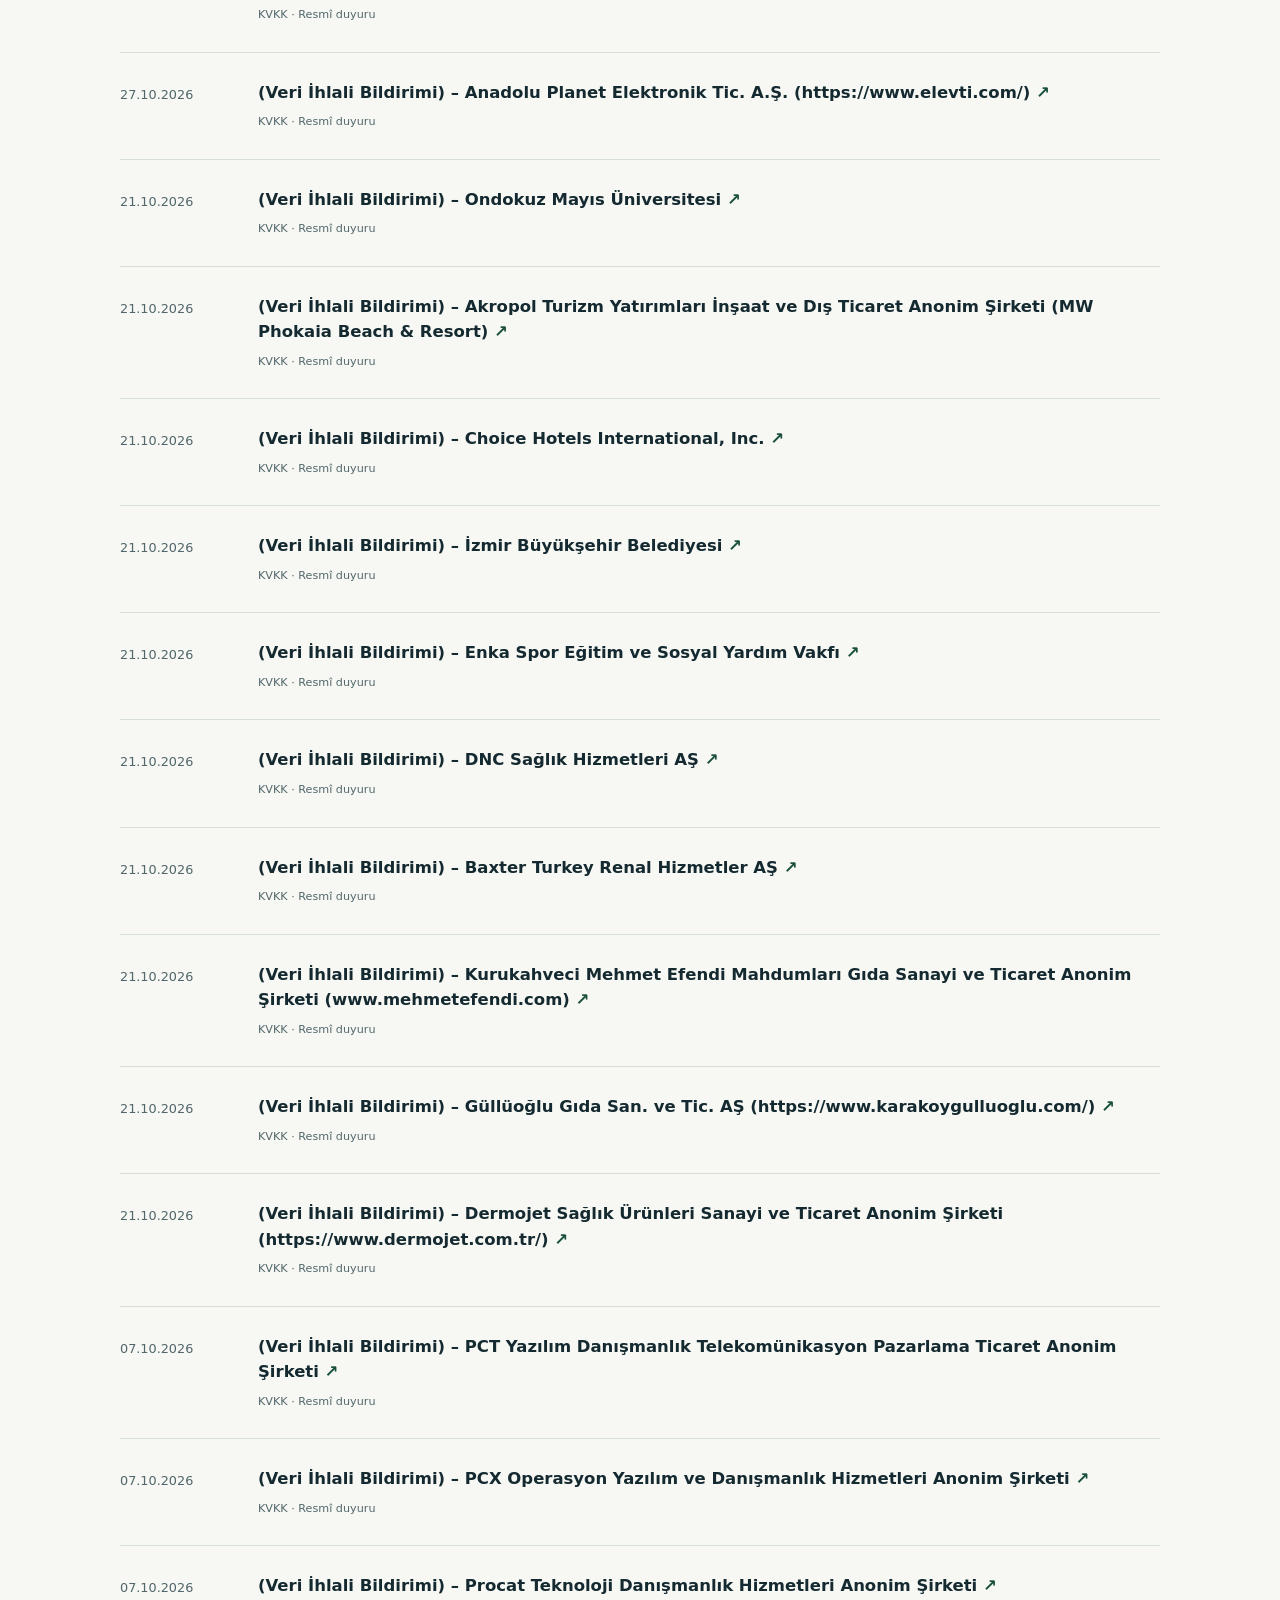
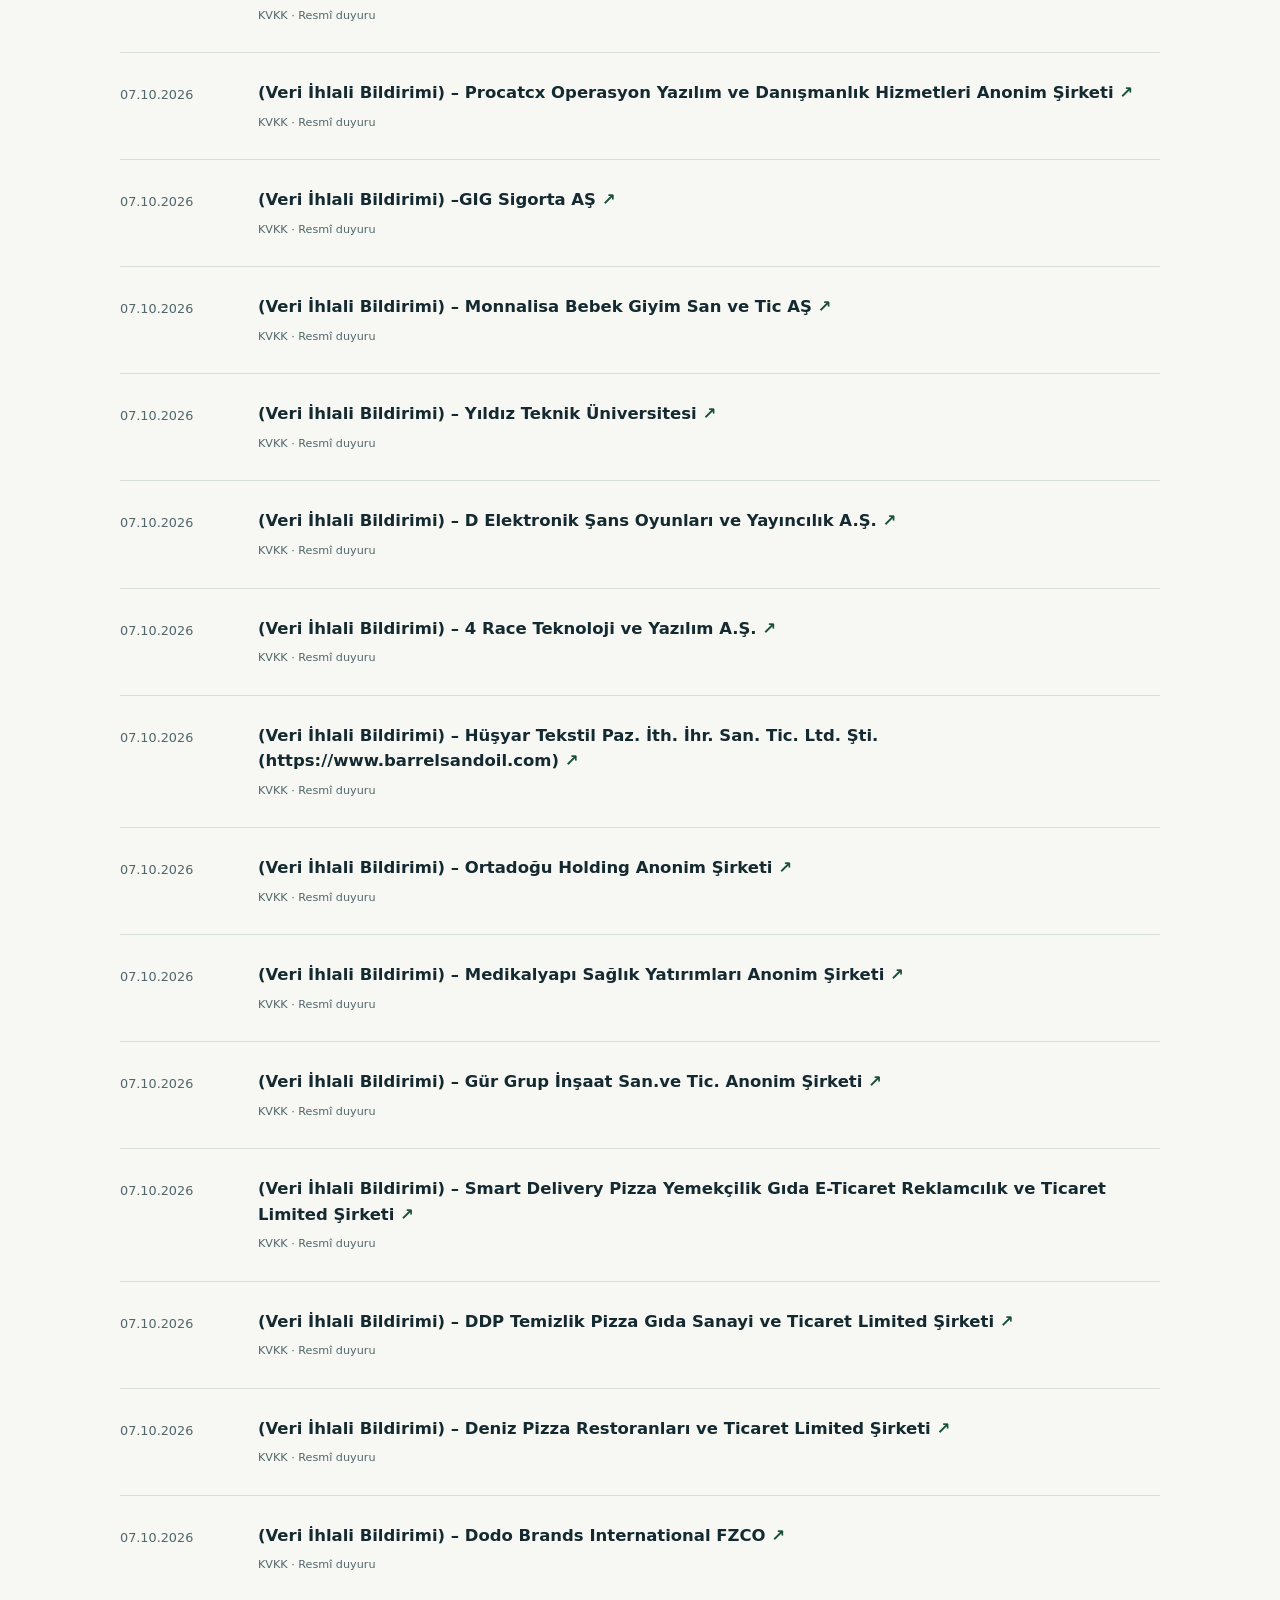
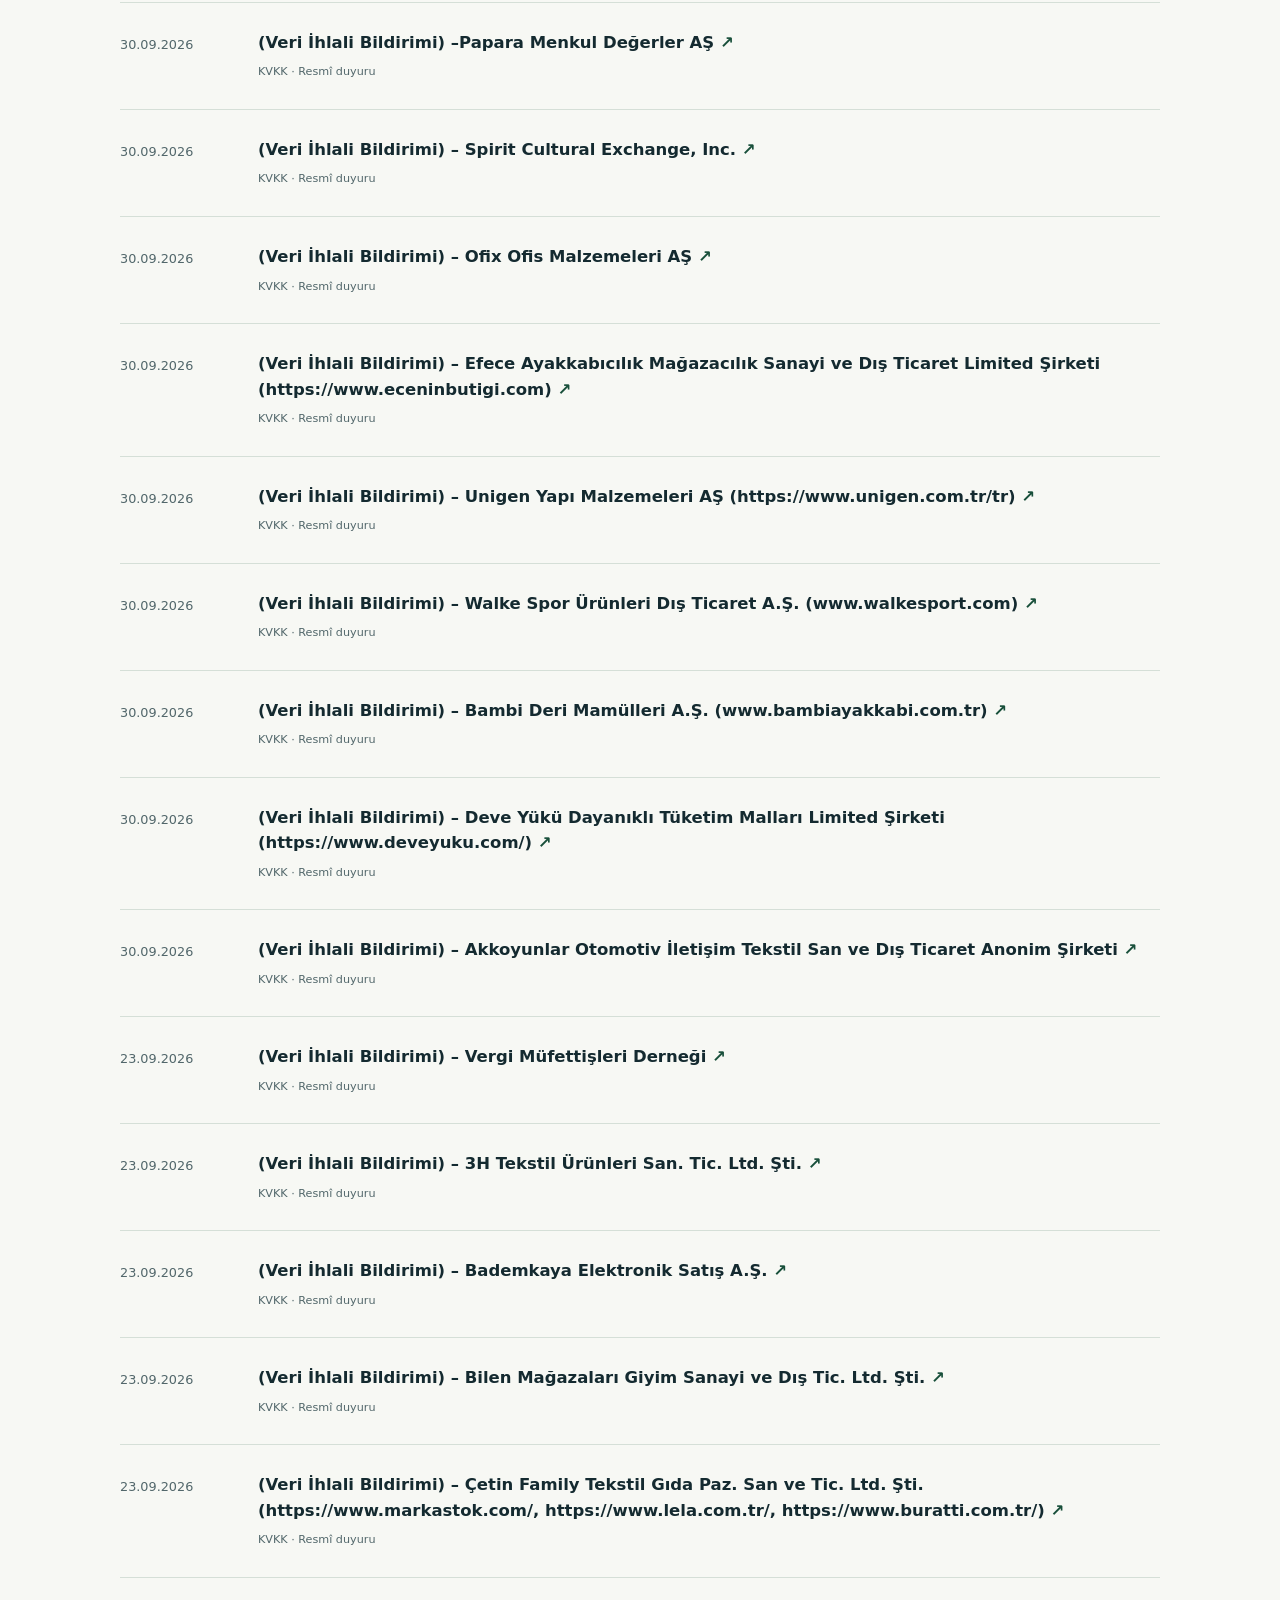
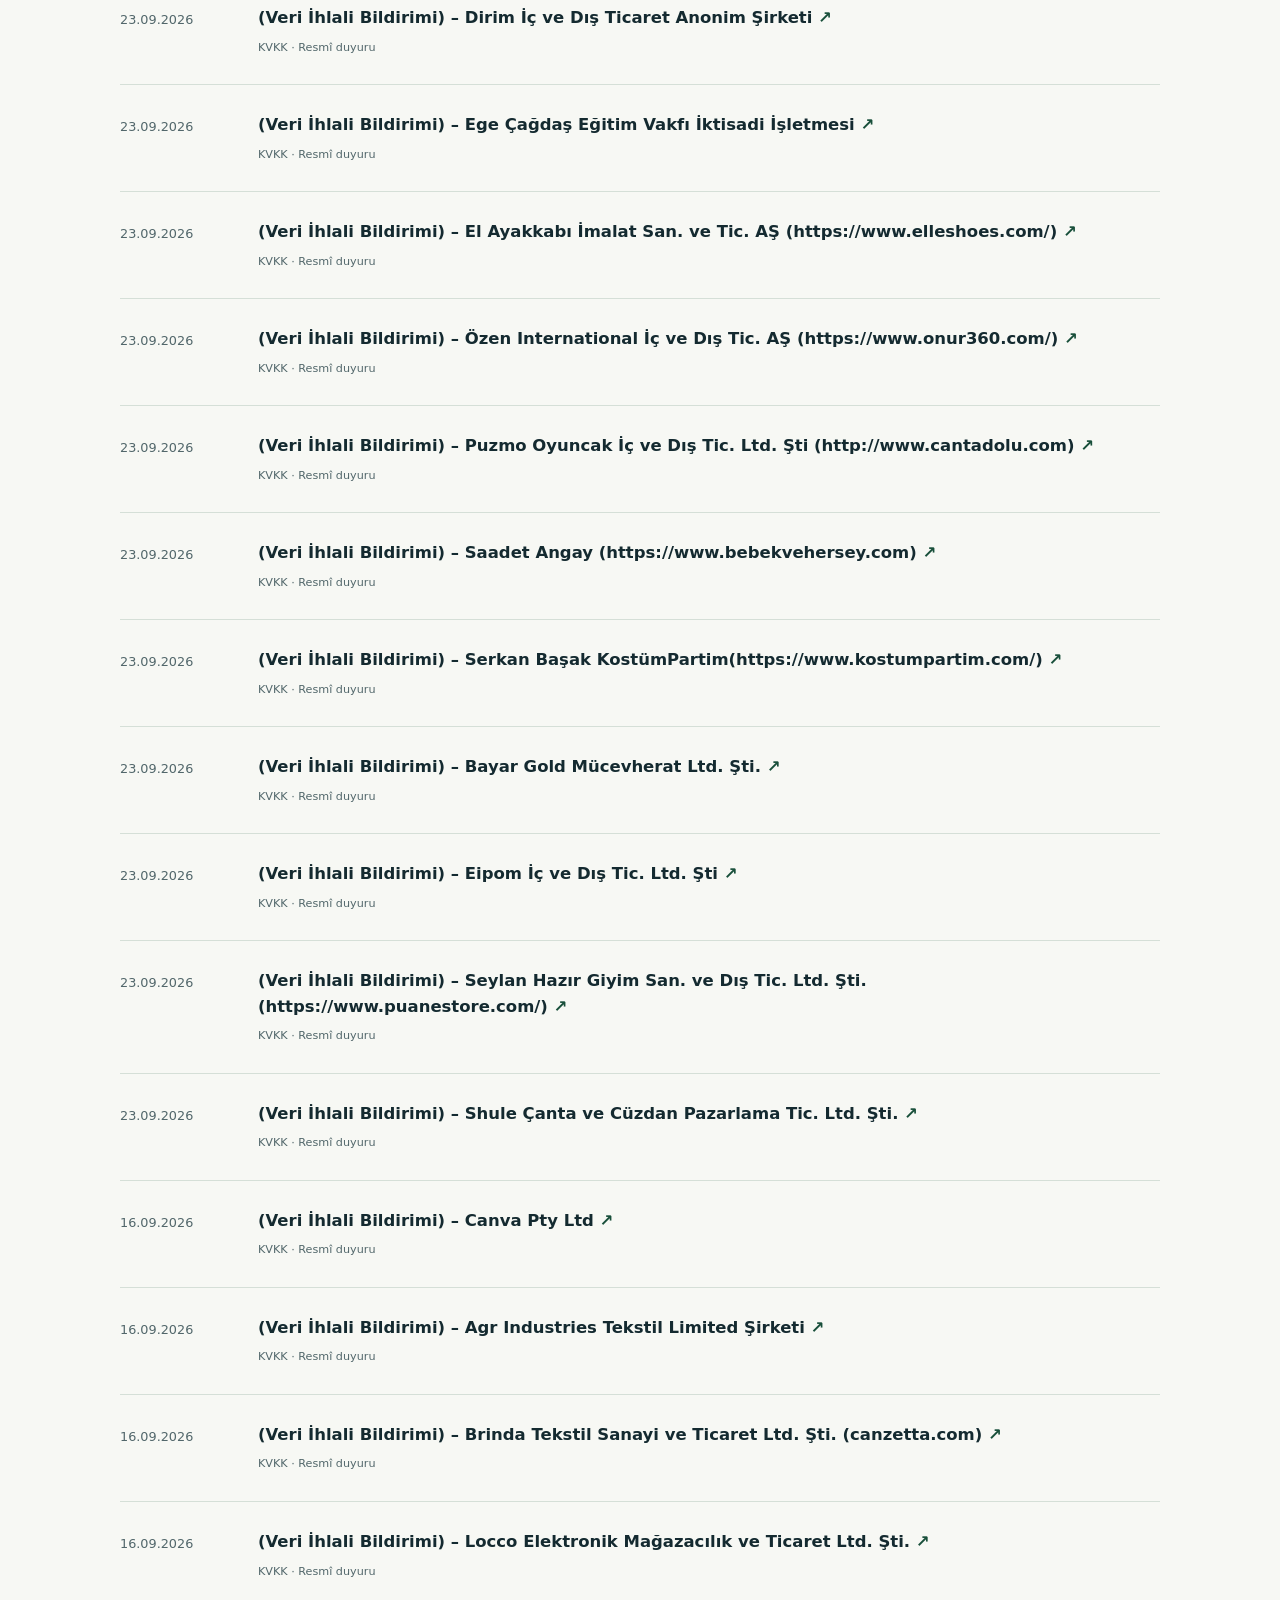
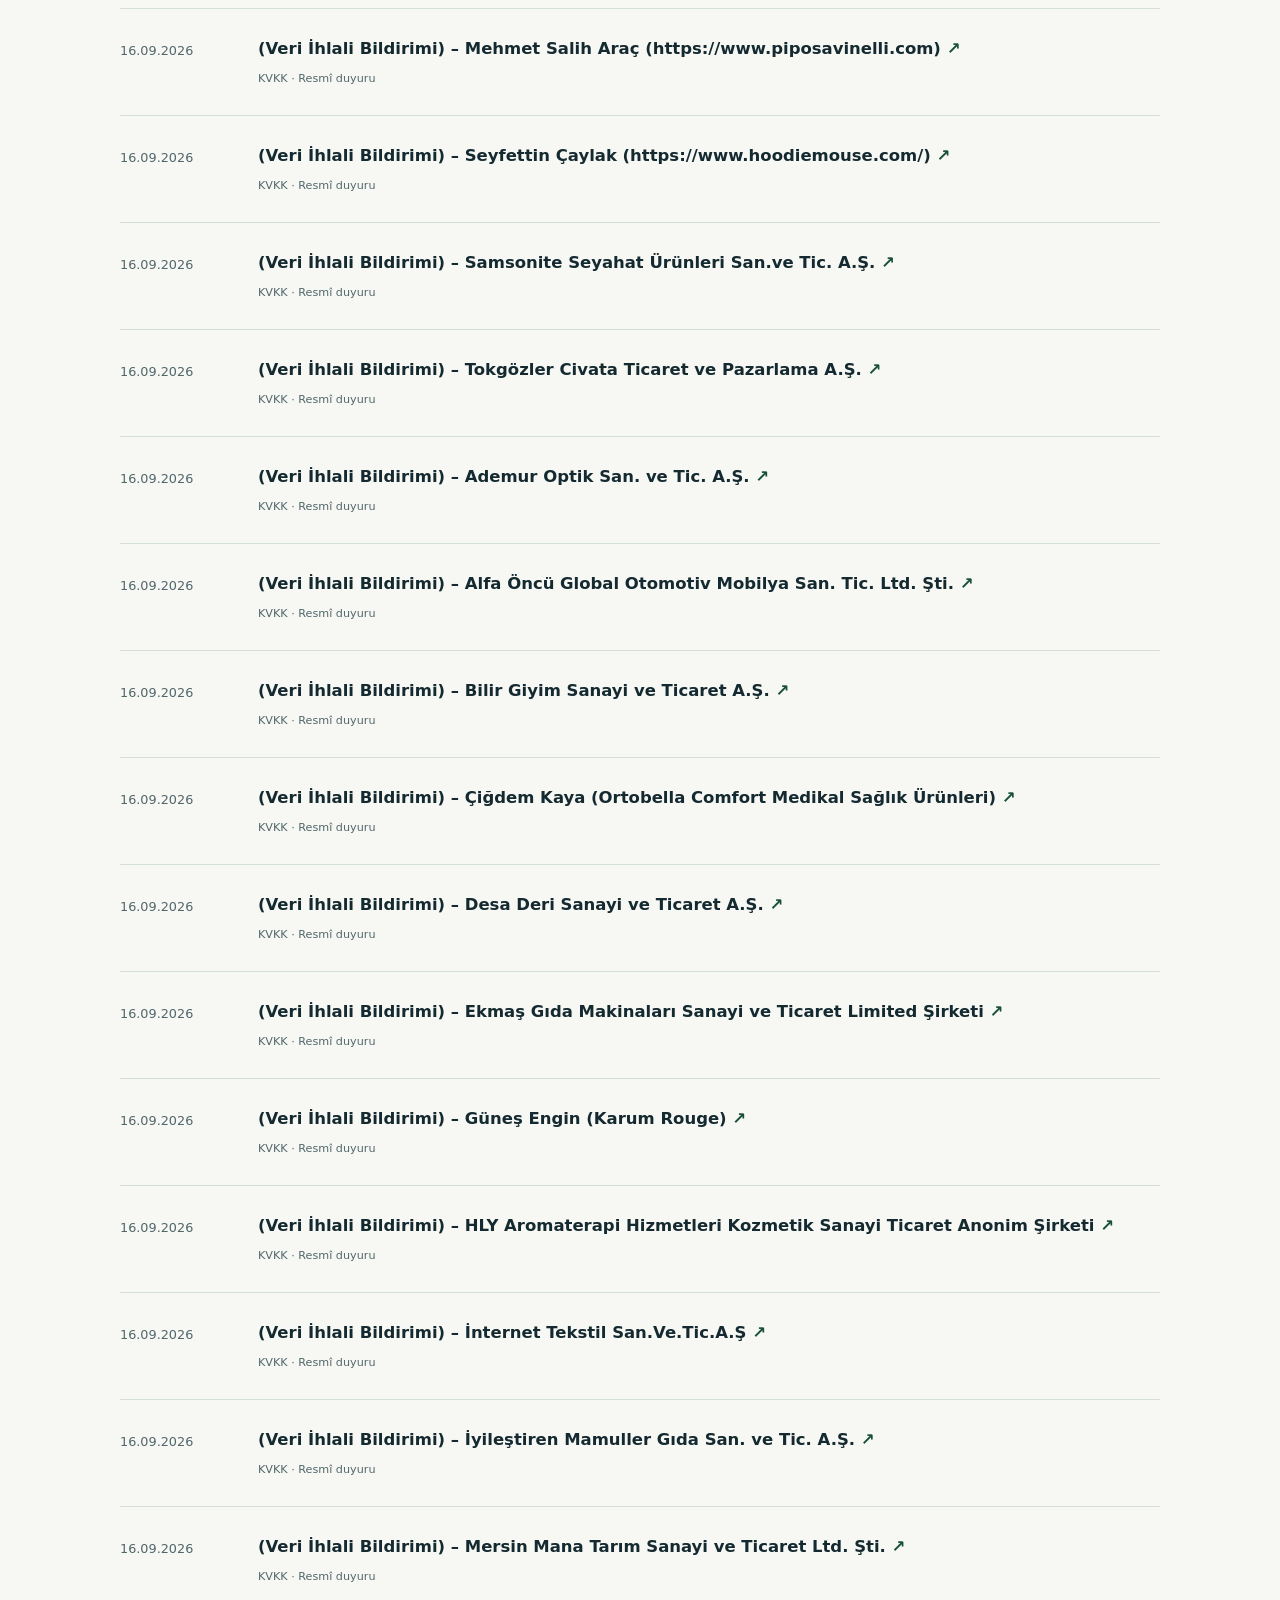
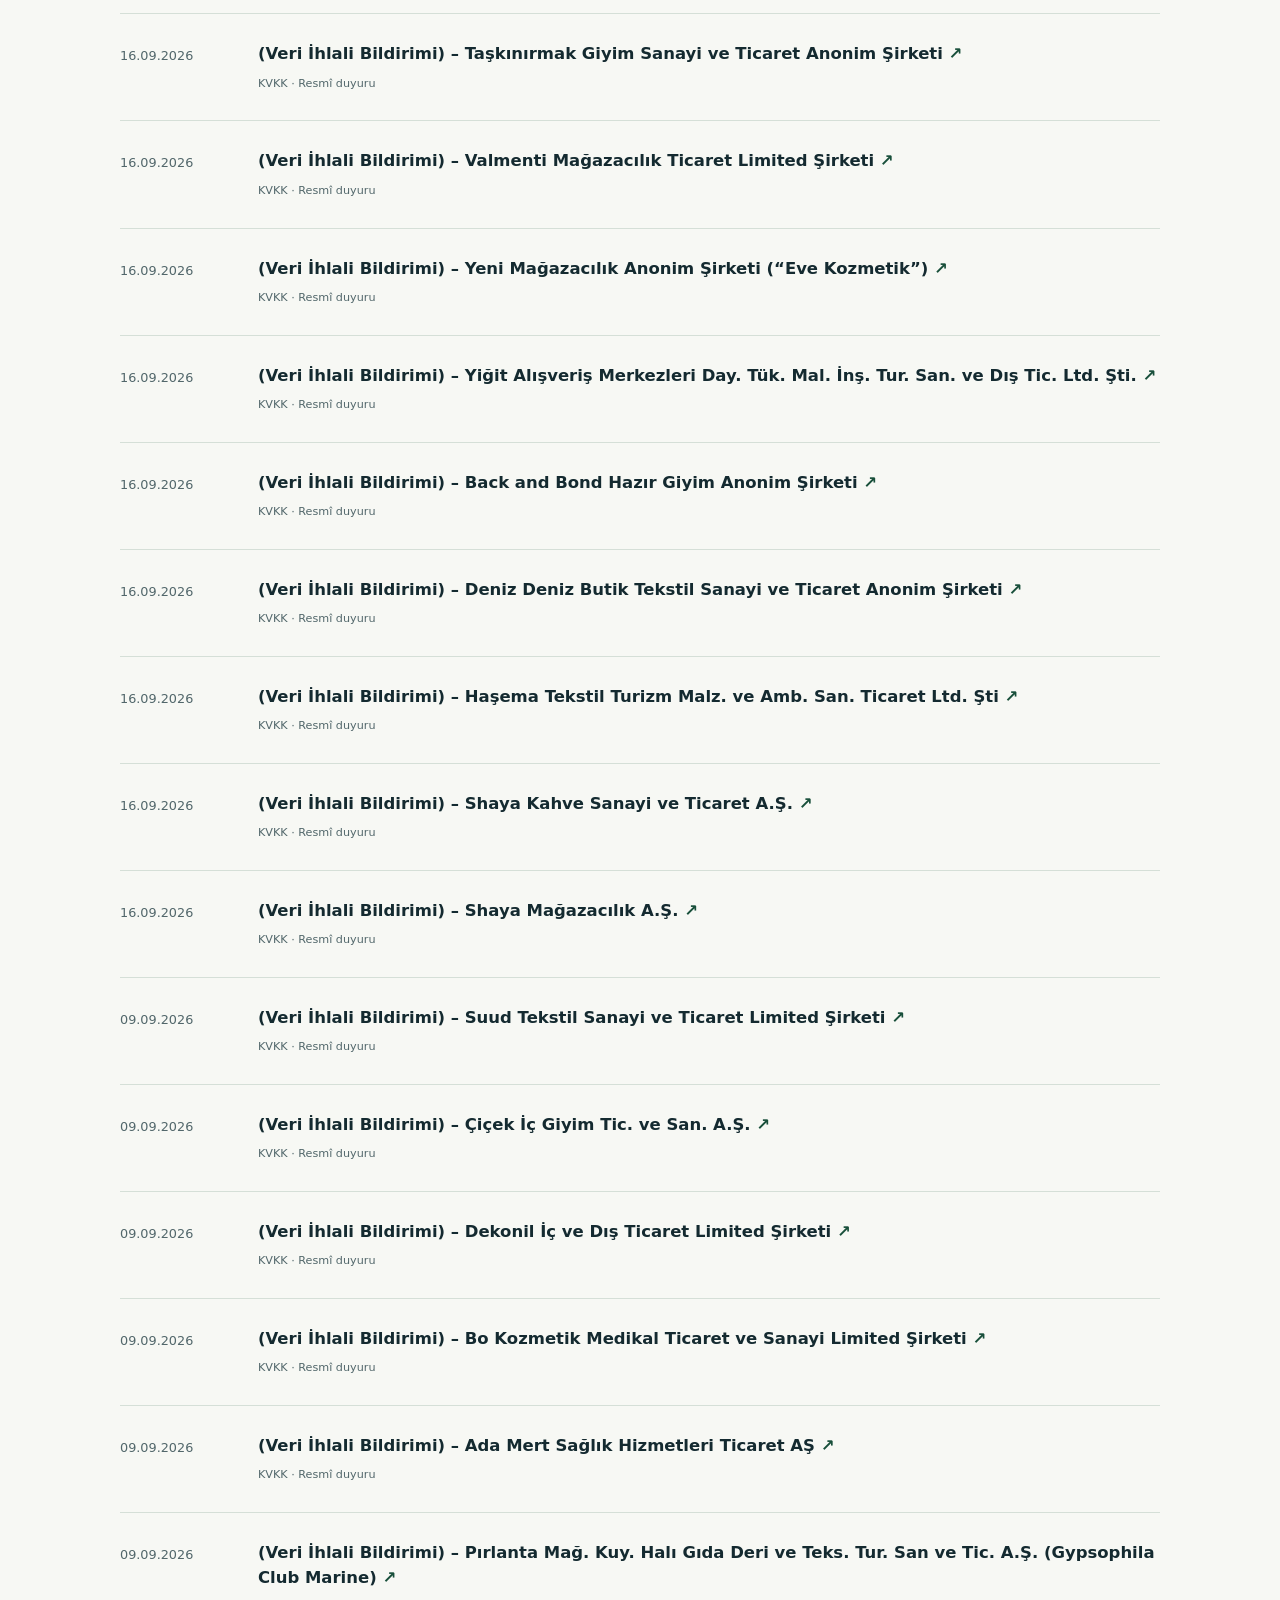
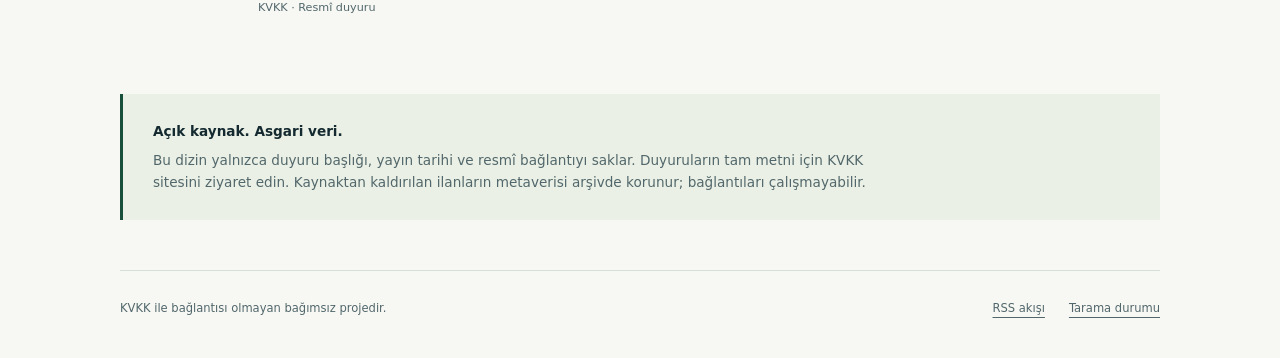
==== commit 7eeb4ff0: "chore: update KVKK announcements" ====
--- a/docs/index.html
+++ b/docs/index.html
@@ -24,7 +24,7 @@
 </section>
 <section class="listing" id="duyurular" aria-labelledby="list-title">
 <div class="list-heading"><h2 id="list-title">Duyuru arşivi <span class="count">109</span></h2><span>YENİDEN ESKİYE</span></div>
-<p class="checked">Son başarılı tarama: <time datetime="2026-11-16T11:09:20Z">16.11.2026 · 14:09:20 (Europe/Istanbul)</time></p>
+<p class="checked">Son başarılı tarama: <time datetime="2026-11-16T21:01:07Z">17.11.2026 · 00:01:07 (Europe/Istanbul)</time></p>
 <ol class="announcements"><li class="announcement">
   <time datetime="2026-11-11">11.11.2026</time>
   <h3><a href="https://www.kvkk.gov.tr/Icerik/9094/kamuoyu-duyurusu-veri-ihlali-bildirimi-bursa-ticaret-ve-sanayi-odasi">(Veri İhlali Bildirimi) – Bursa Ticaret ve Sanayi Odası<span aria-hidden="true"> ↗</span></a></h3>
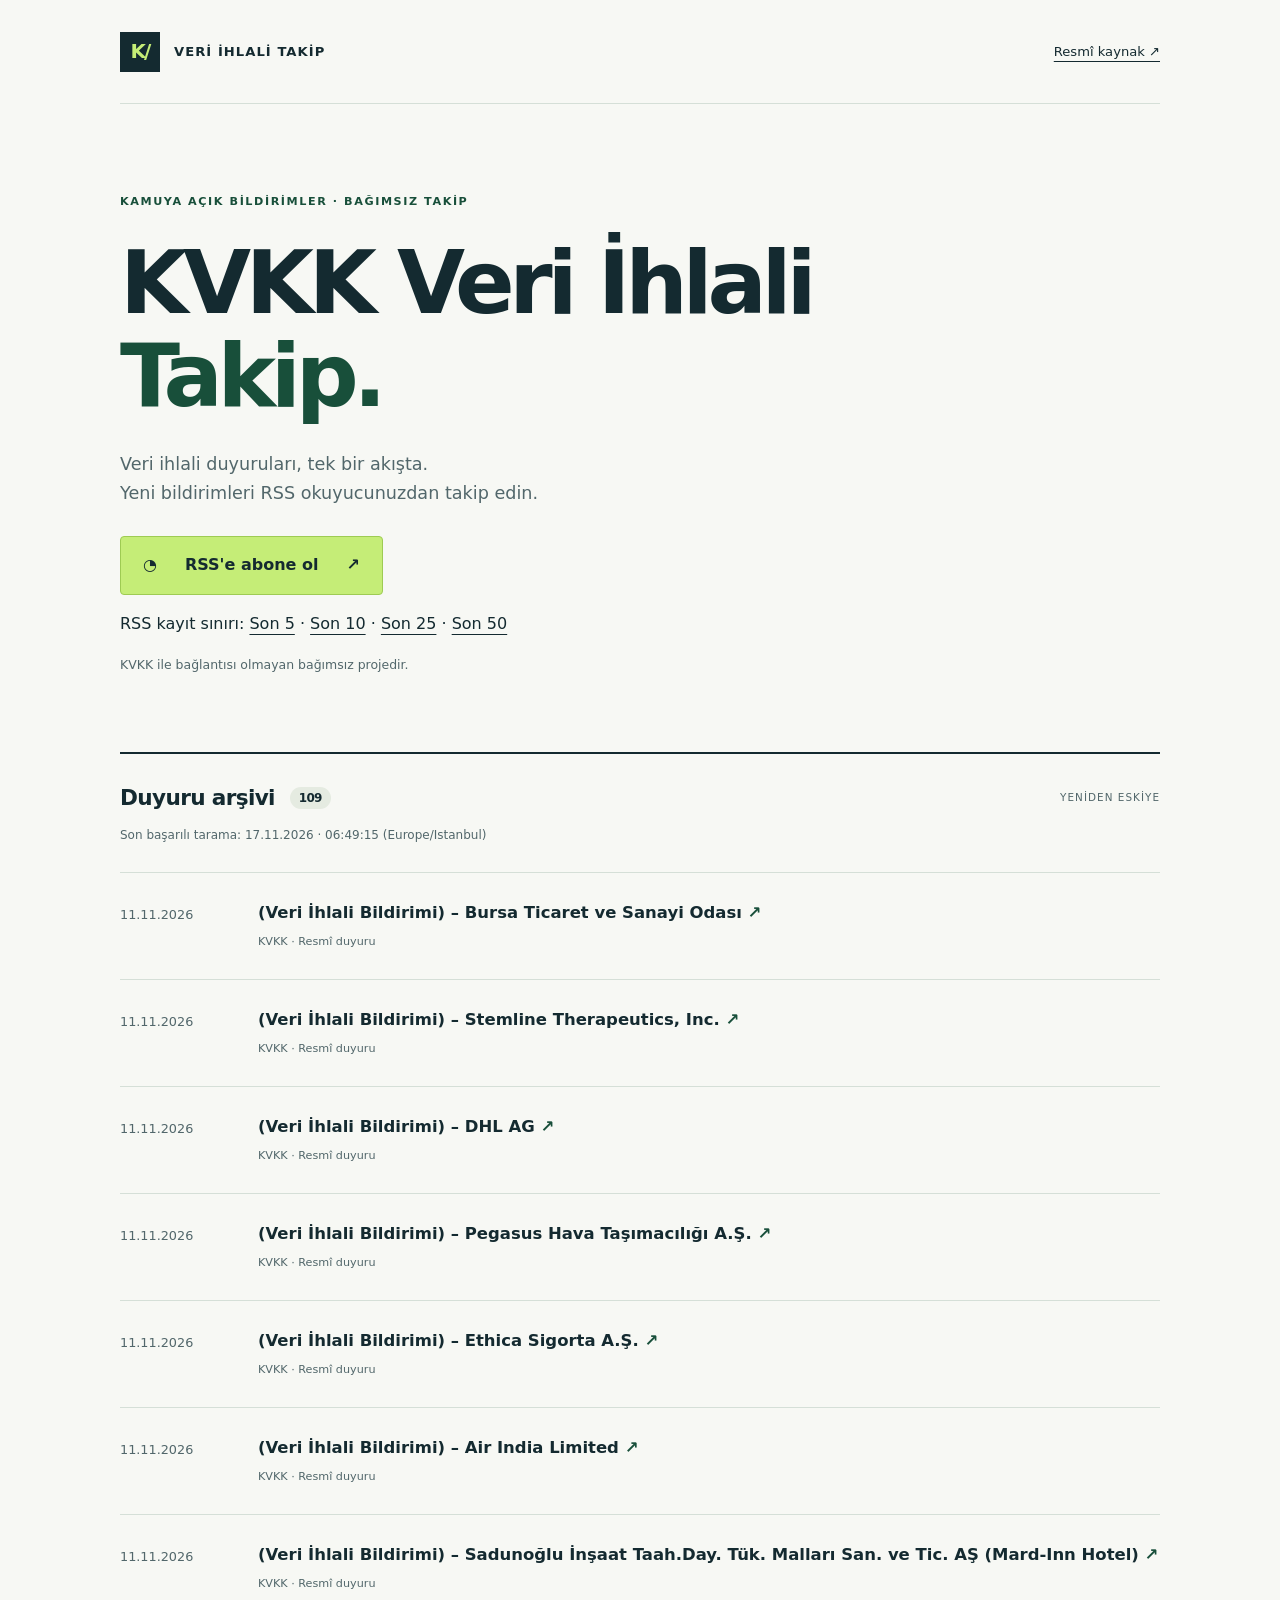
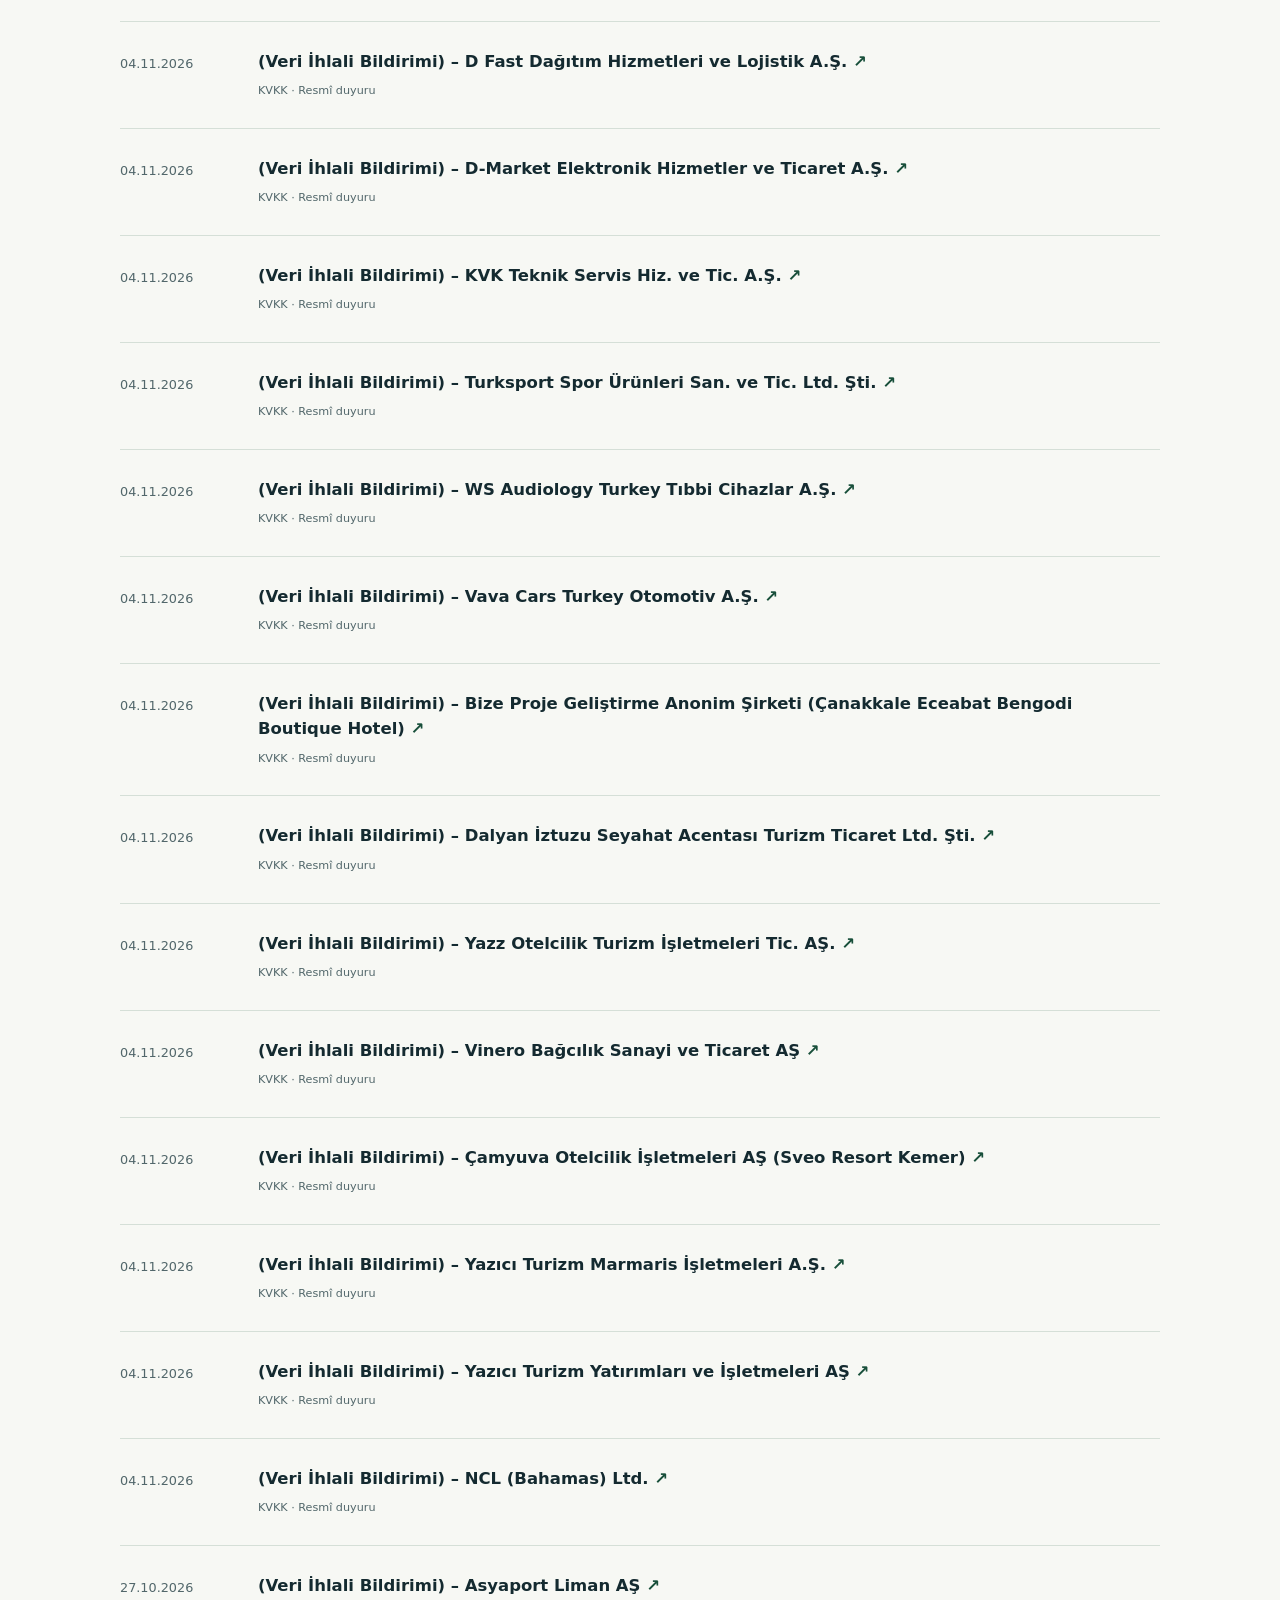
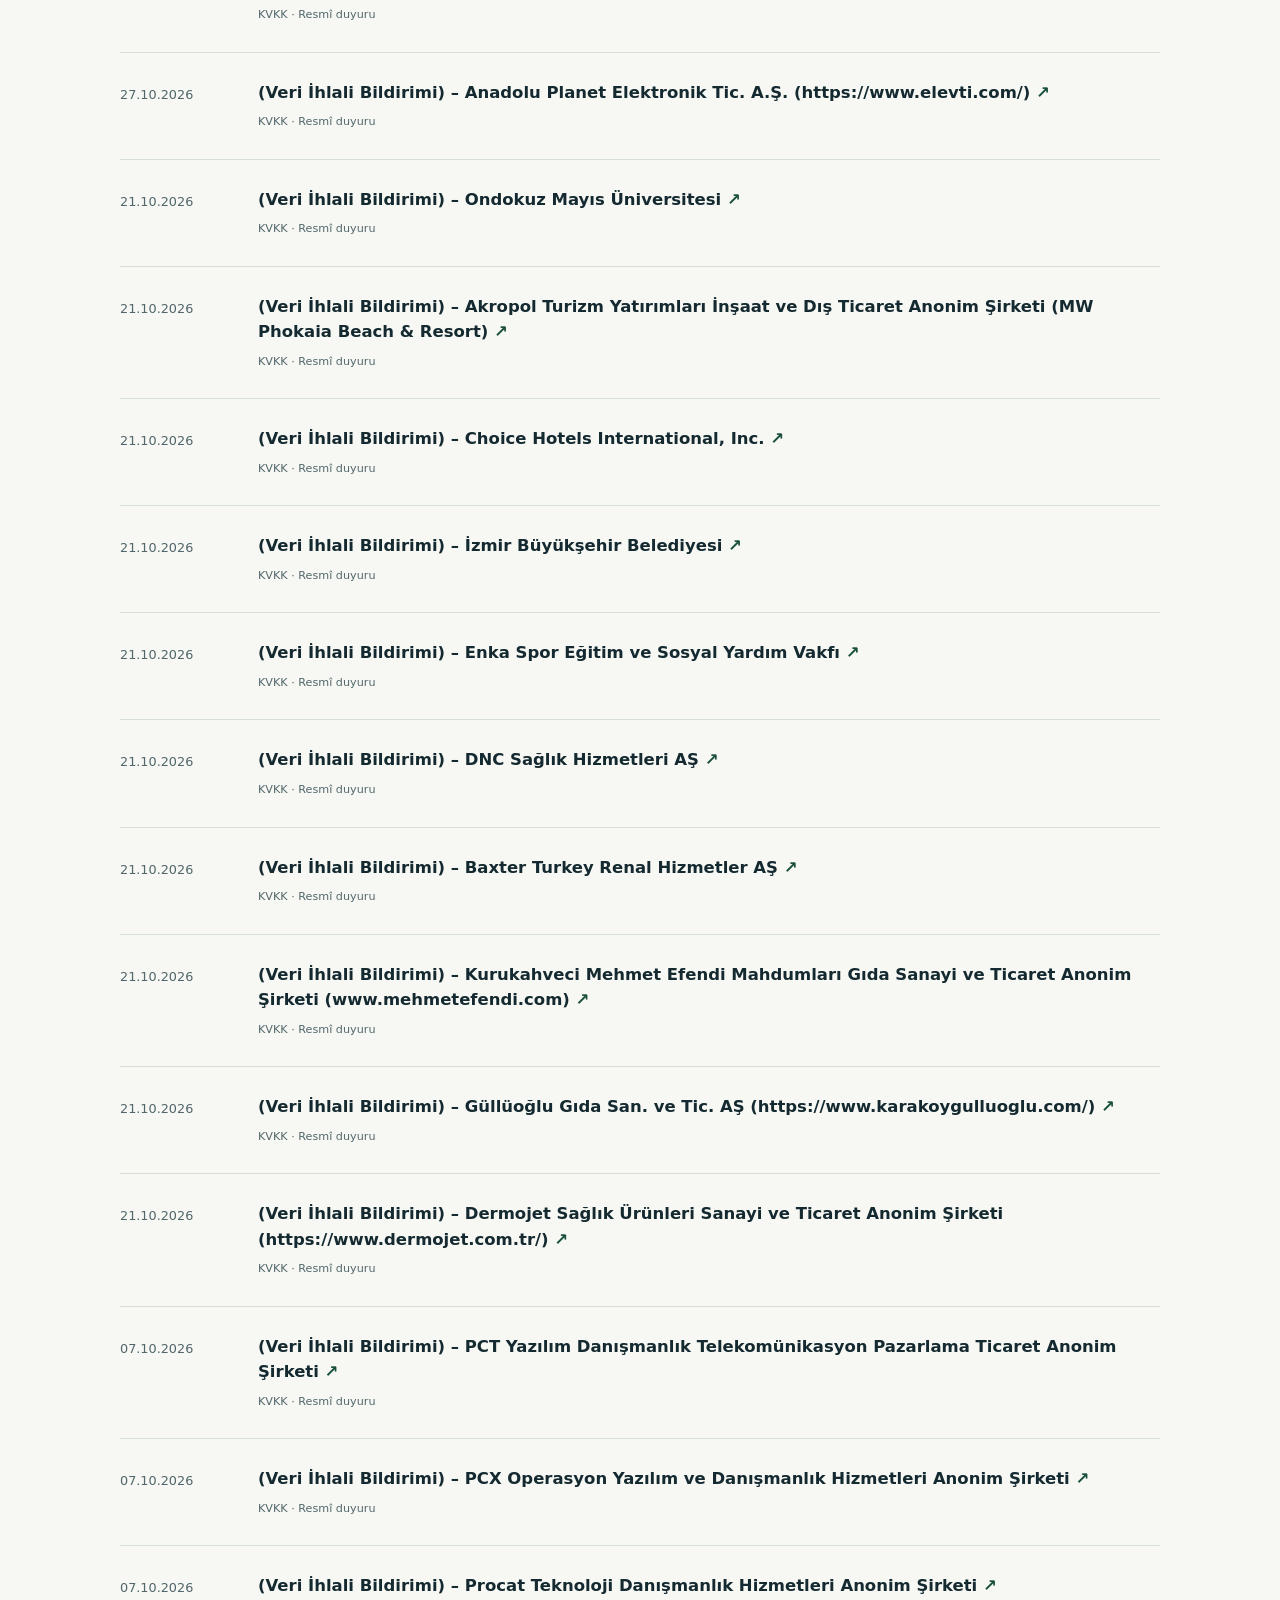
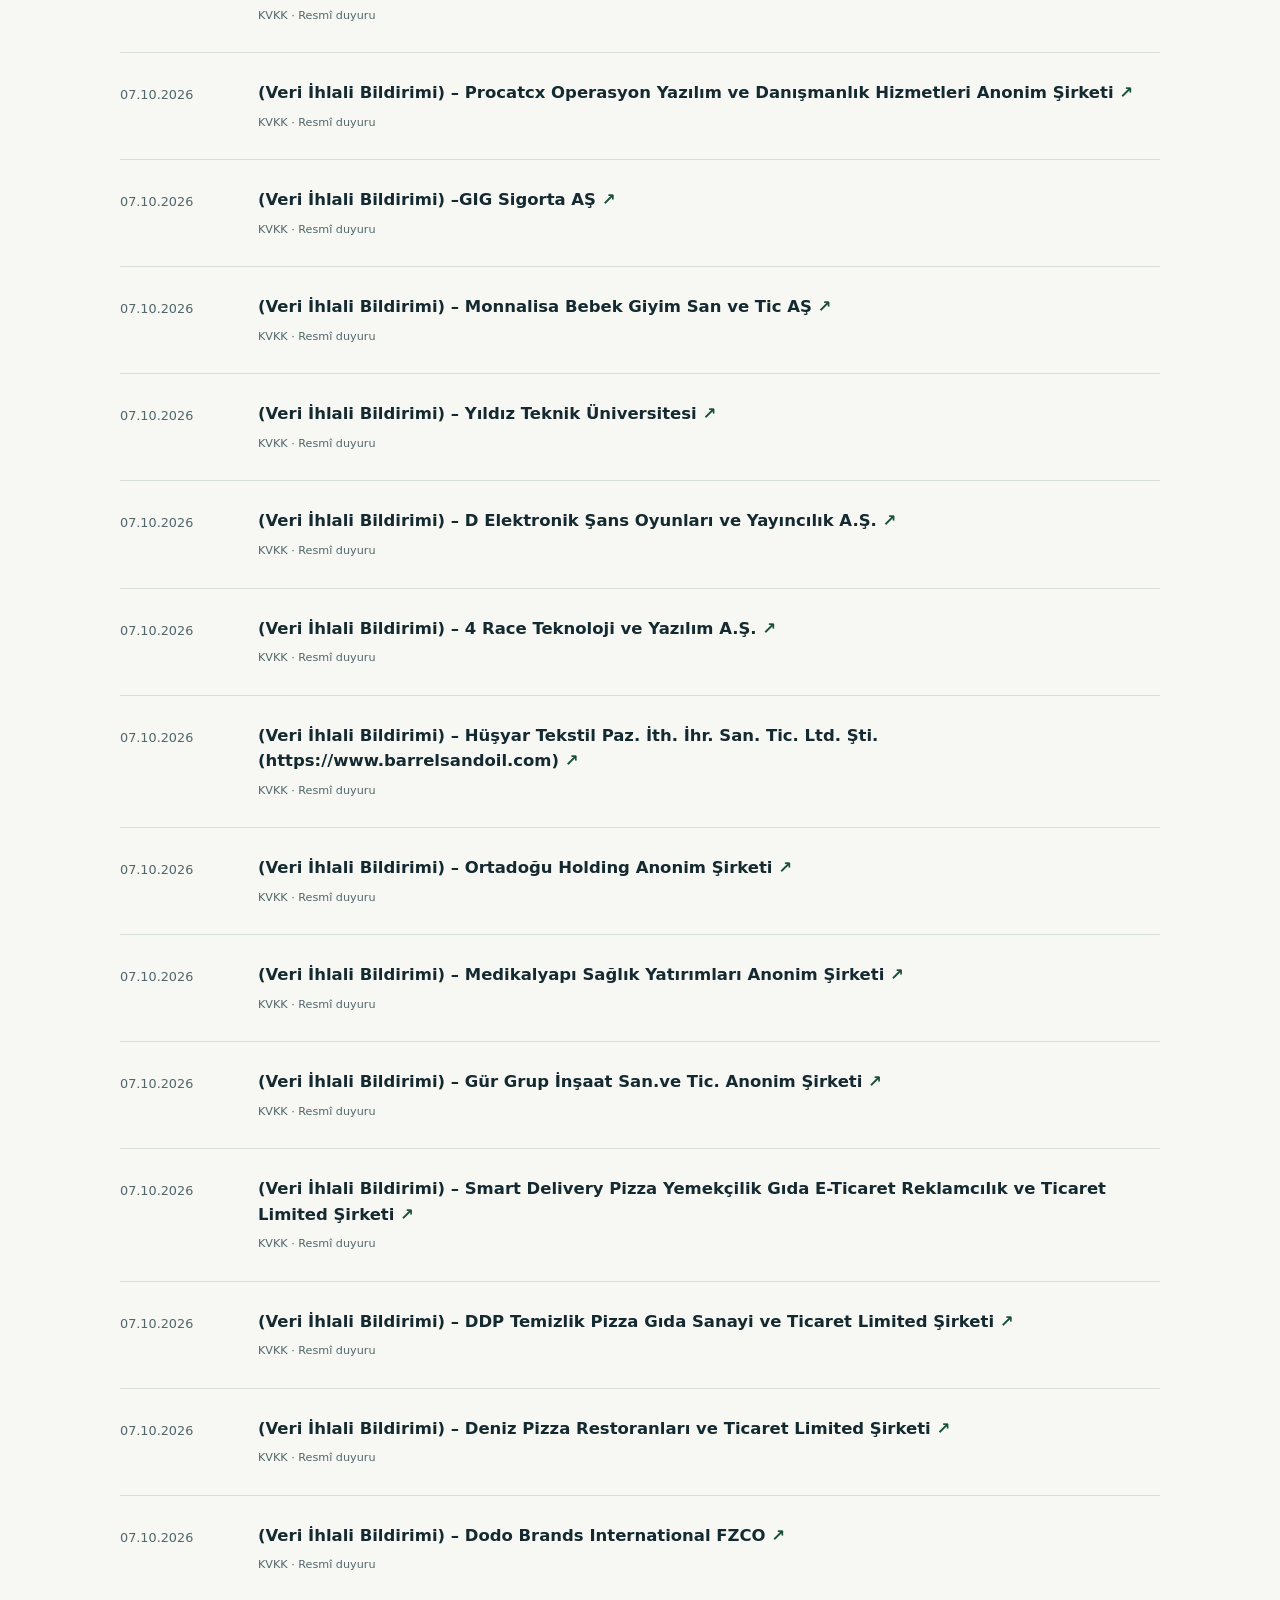
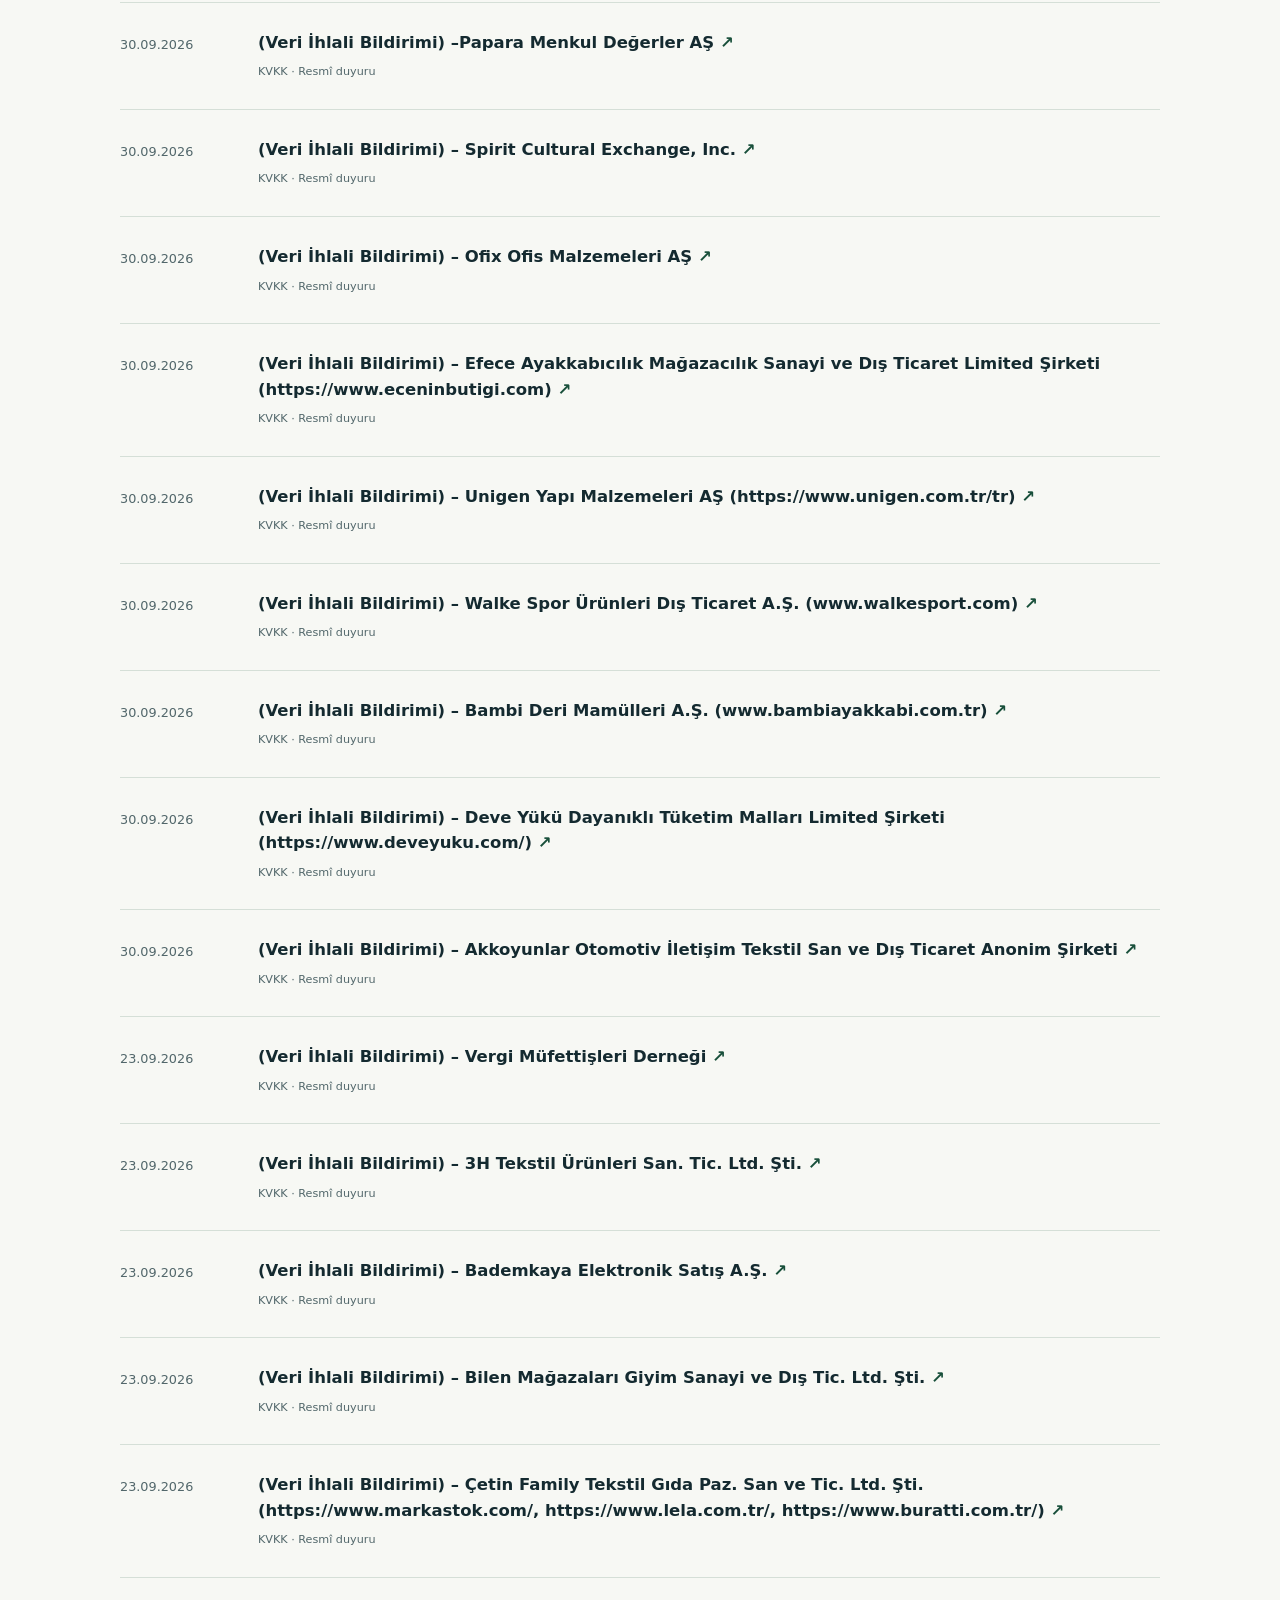
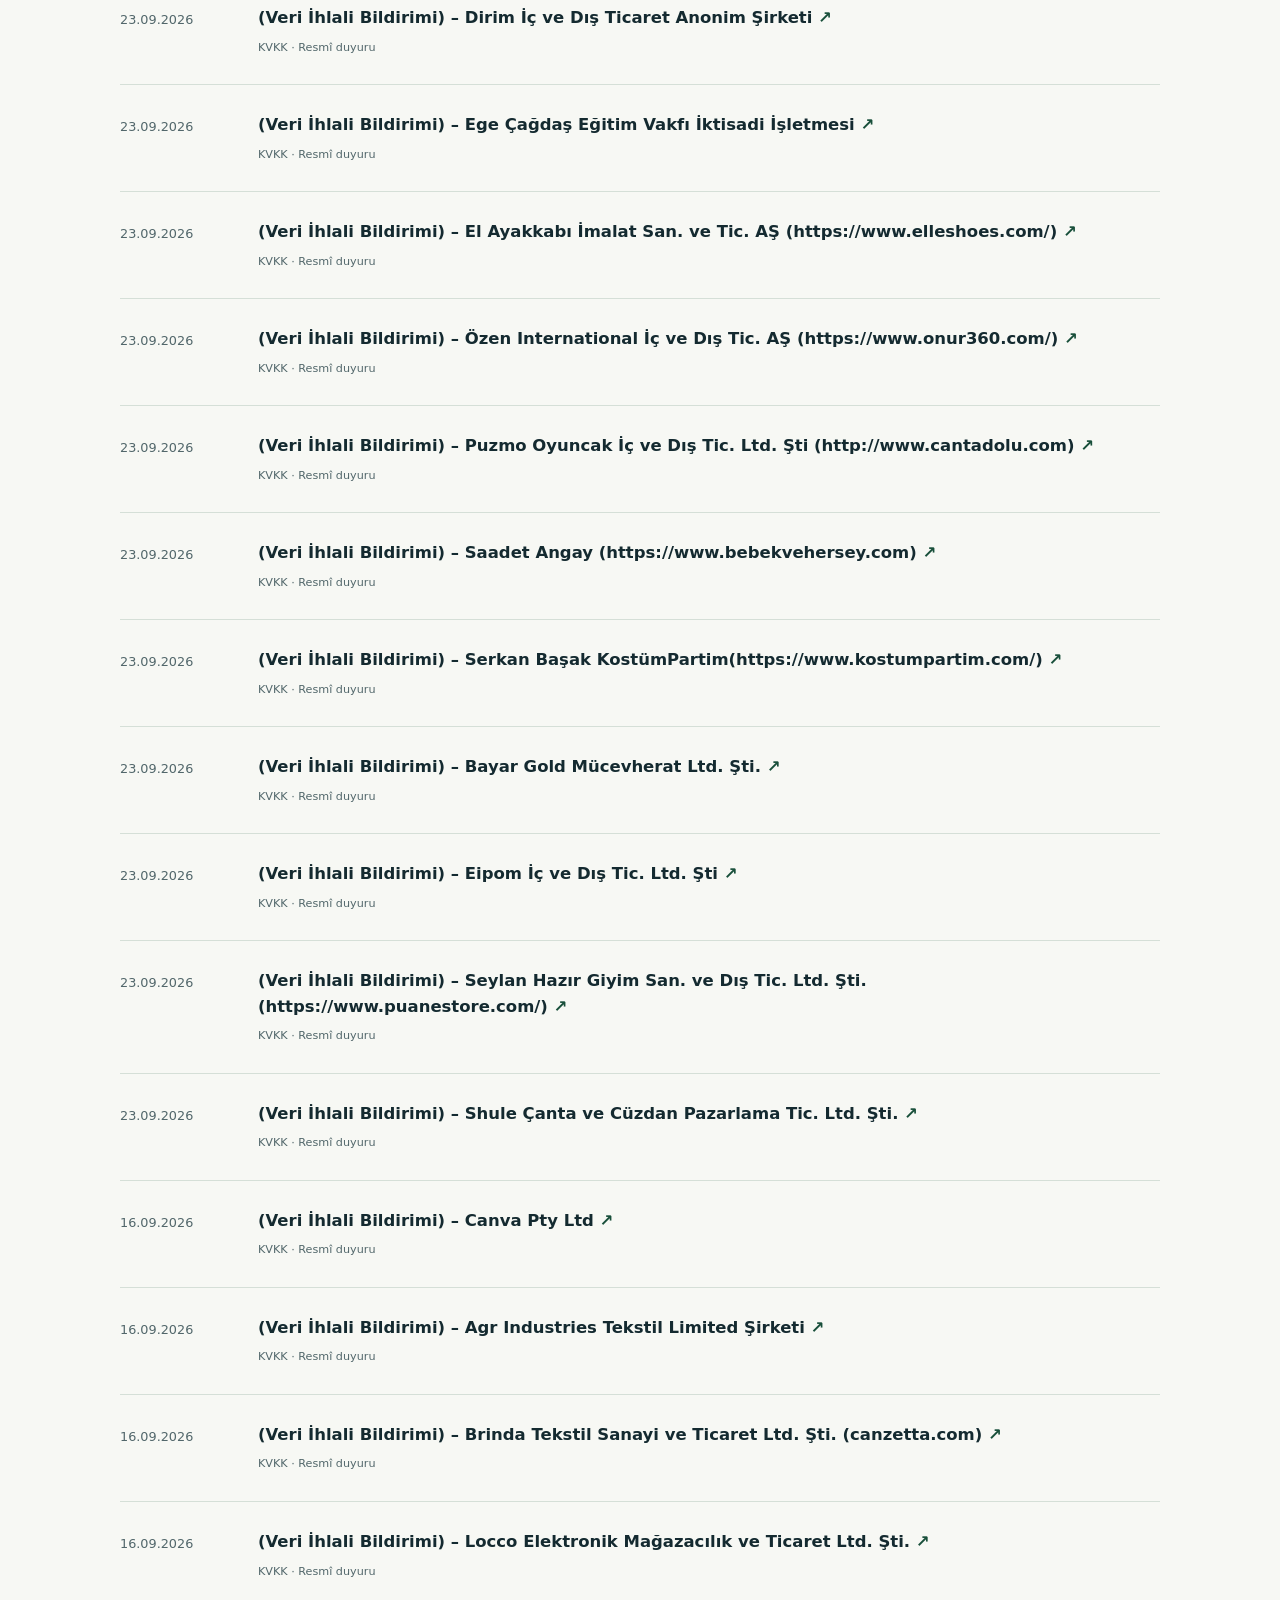
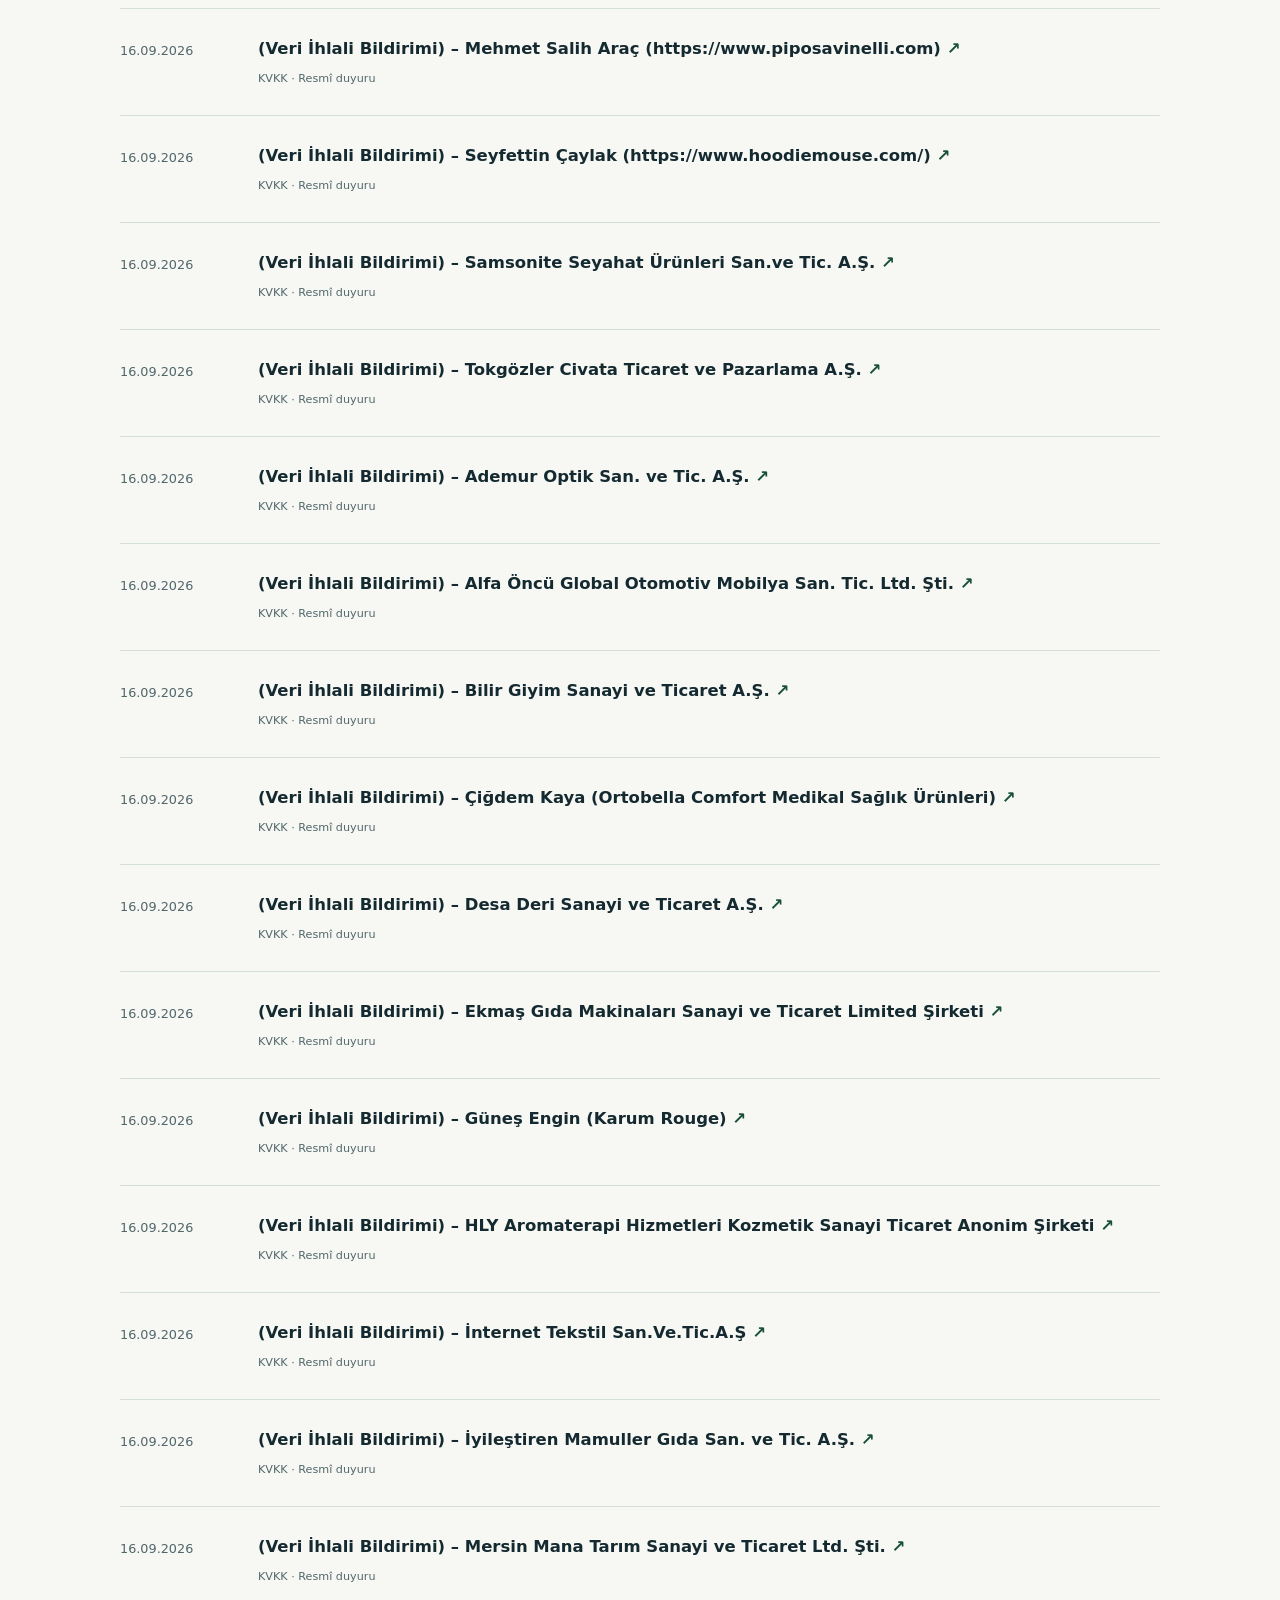
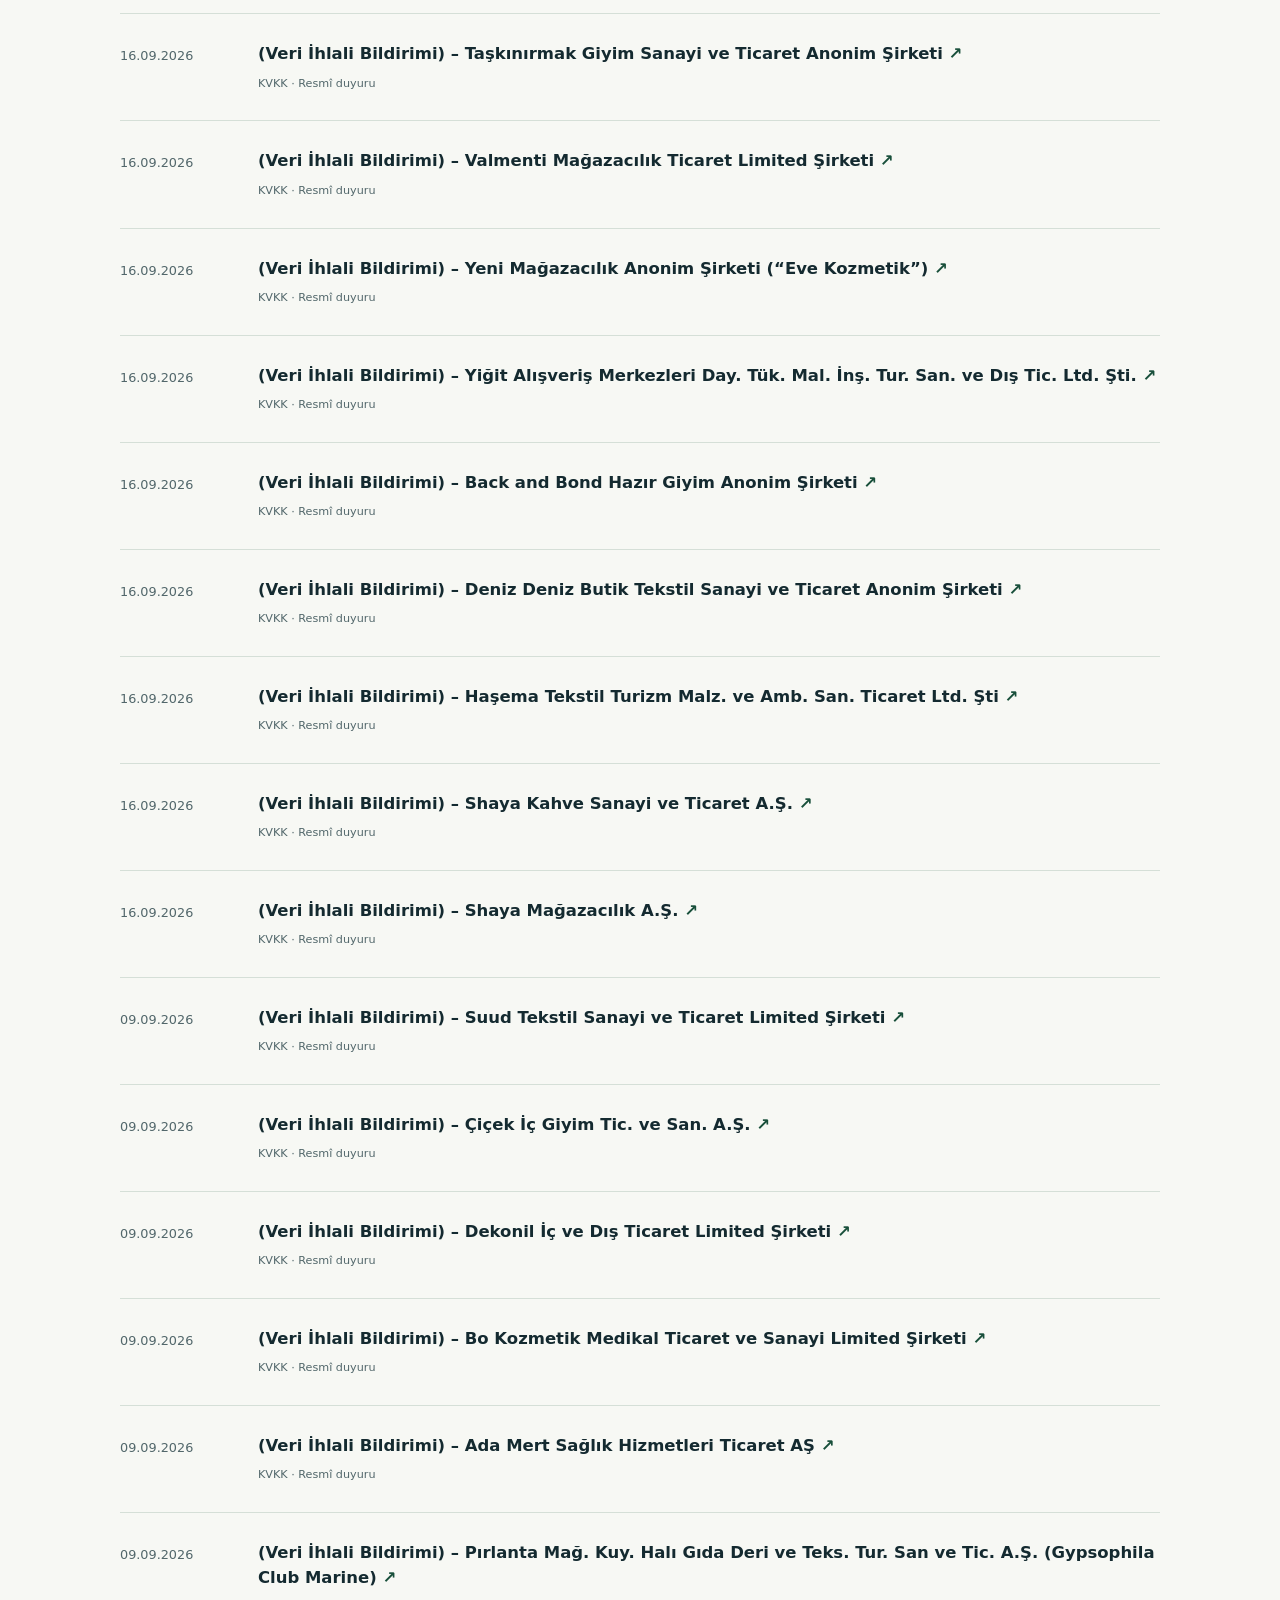
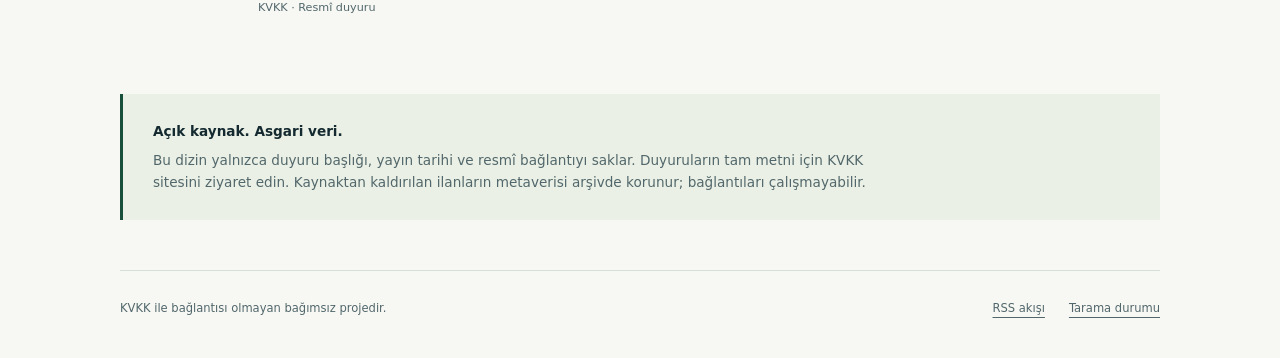
==== commit 431aa799: "chore: update KVKK announcements" ====
--- a/docs/index.html
+++ b/docs/index.html
@@ -24,7 +24,7 @@
 </section>
 <section class="listing" id="duyurular" aria-labelledby="list-title">
 <div class="list-heading"><h2 id="list-title">Duyuru arşivi <span class="count">109</span></h2><span>YENİDEN ESKİYE</span></div>
-<p class="checked">Son başarılı tarama: <time datetime="2026-11-16T21:01:07Z">17.11.2026 · 00:01:07 (Europe/Istanbul)</time></p>
+<p class="checked">Son başarılı tarama: <time datetime="2026-11-17T03:49:15Z">17.11.2026 · 06:49:15 (Europe/Istanbul)</time></p>
 <ol class="announcements"><li class="announcement">
   <time datetime="2026-11-11">11.11.2026</time>
   <h3><a href="https://www.kvkk.gov.tr/Icerik/9094/kamuoyu-duyurusu-veri-ihlali-bildirimi-bursa-ticaret-ve-sanayi-odasi">(Veri İhlali Bildirimi) – Bursa Ticaret ve Sanayi Odası<span aria-hidden="true"> ↗</span></a></h3>
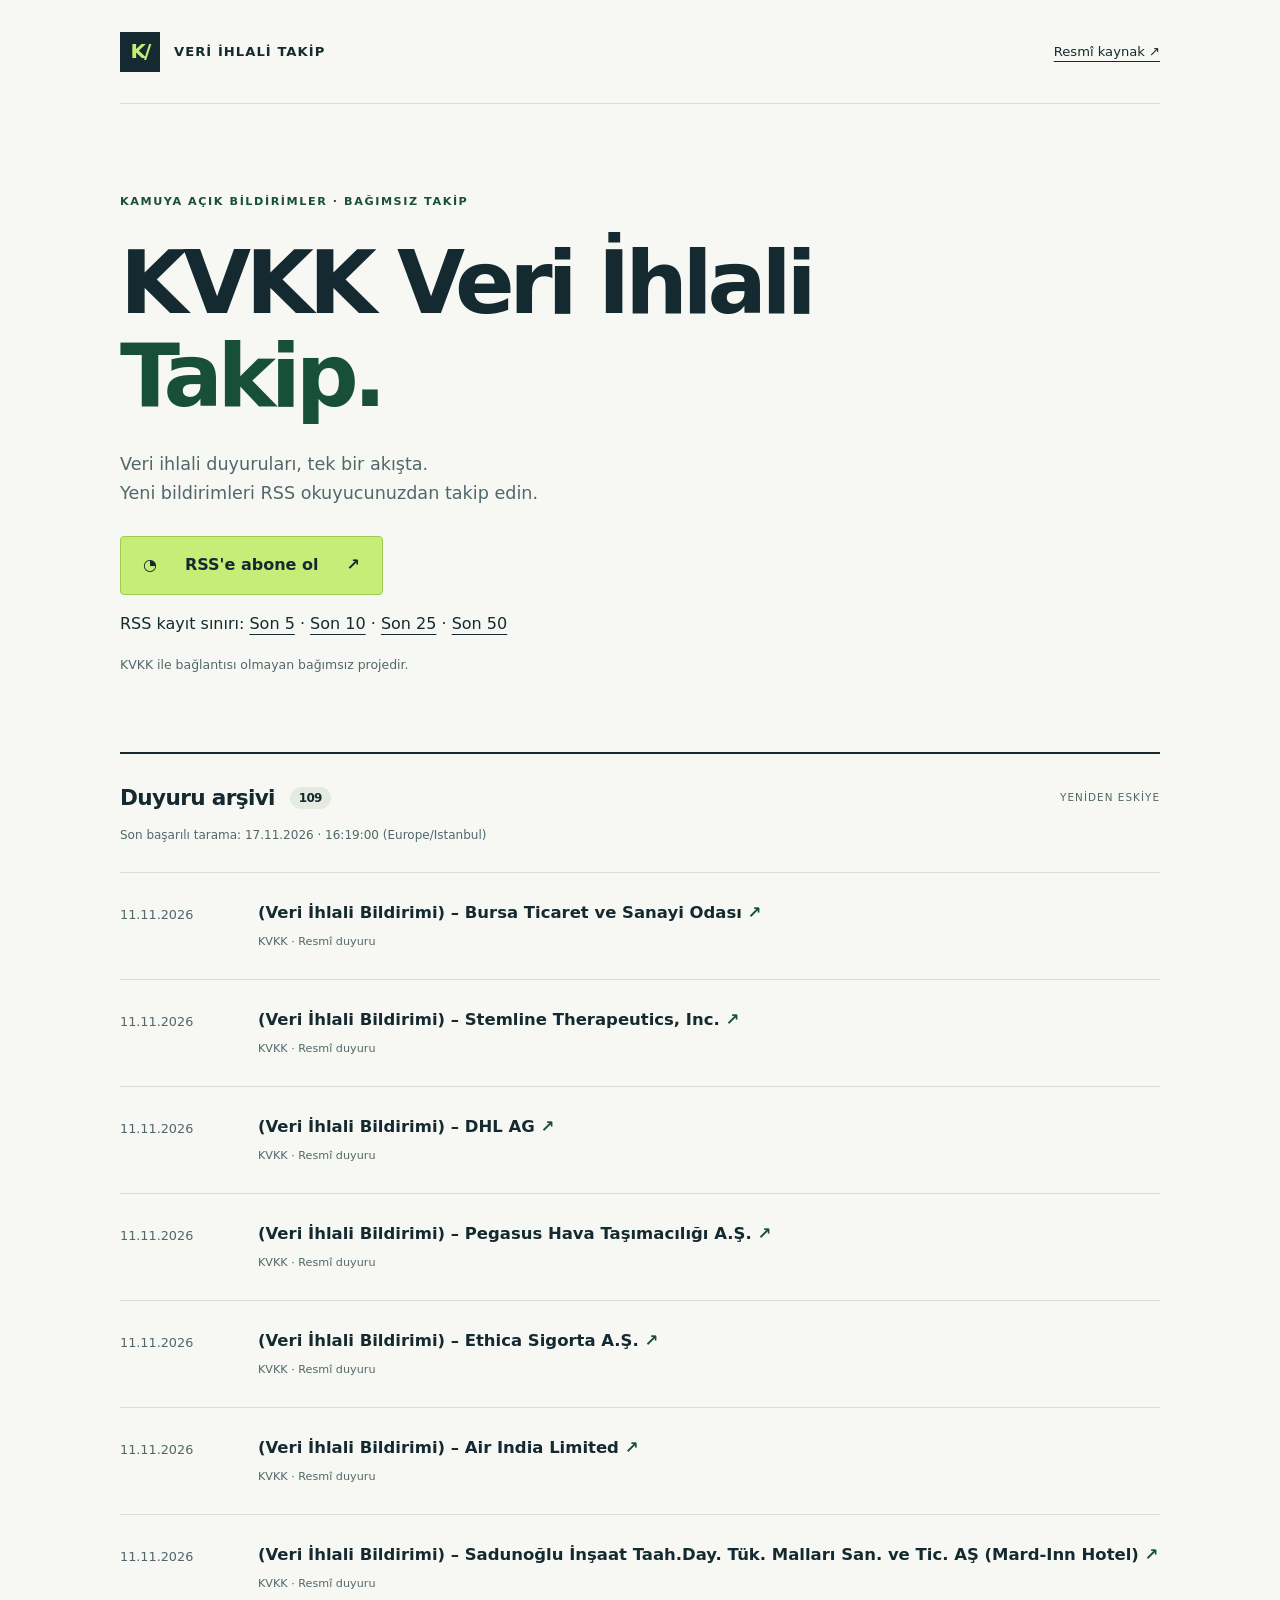
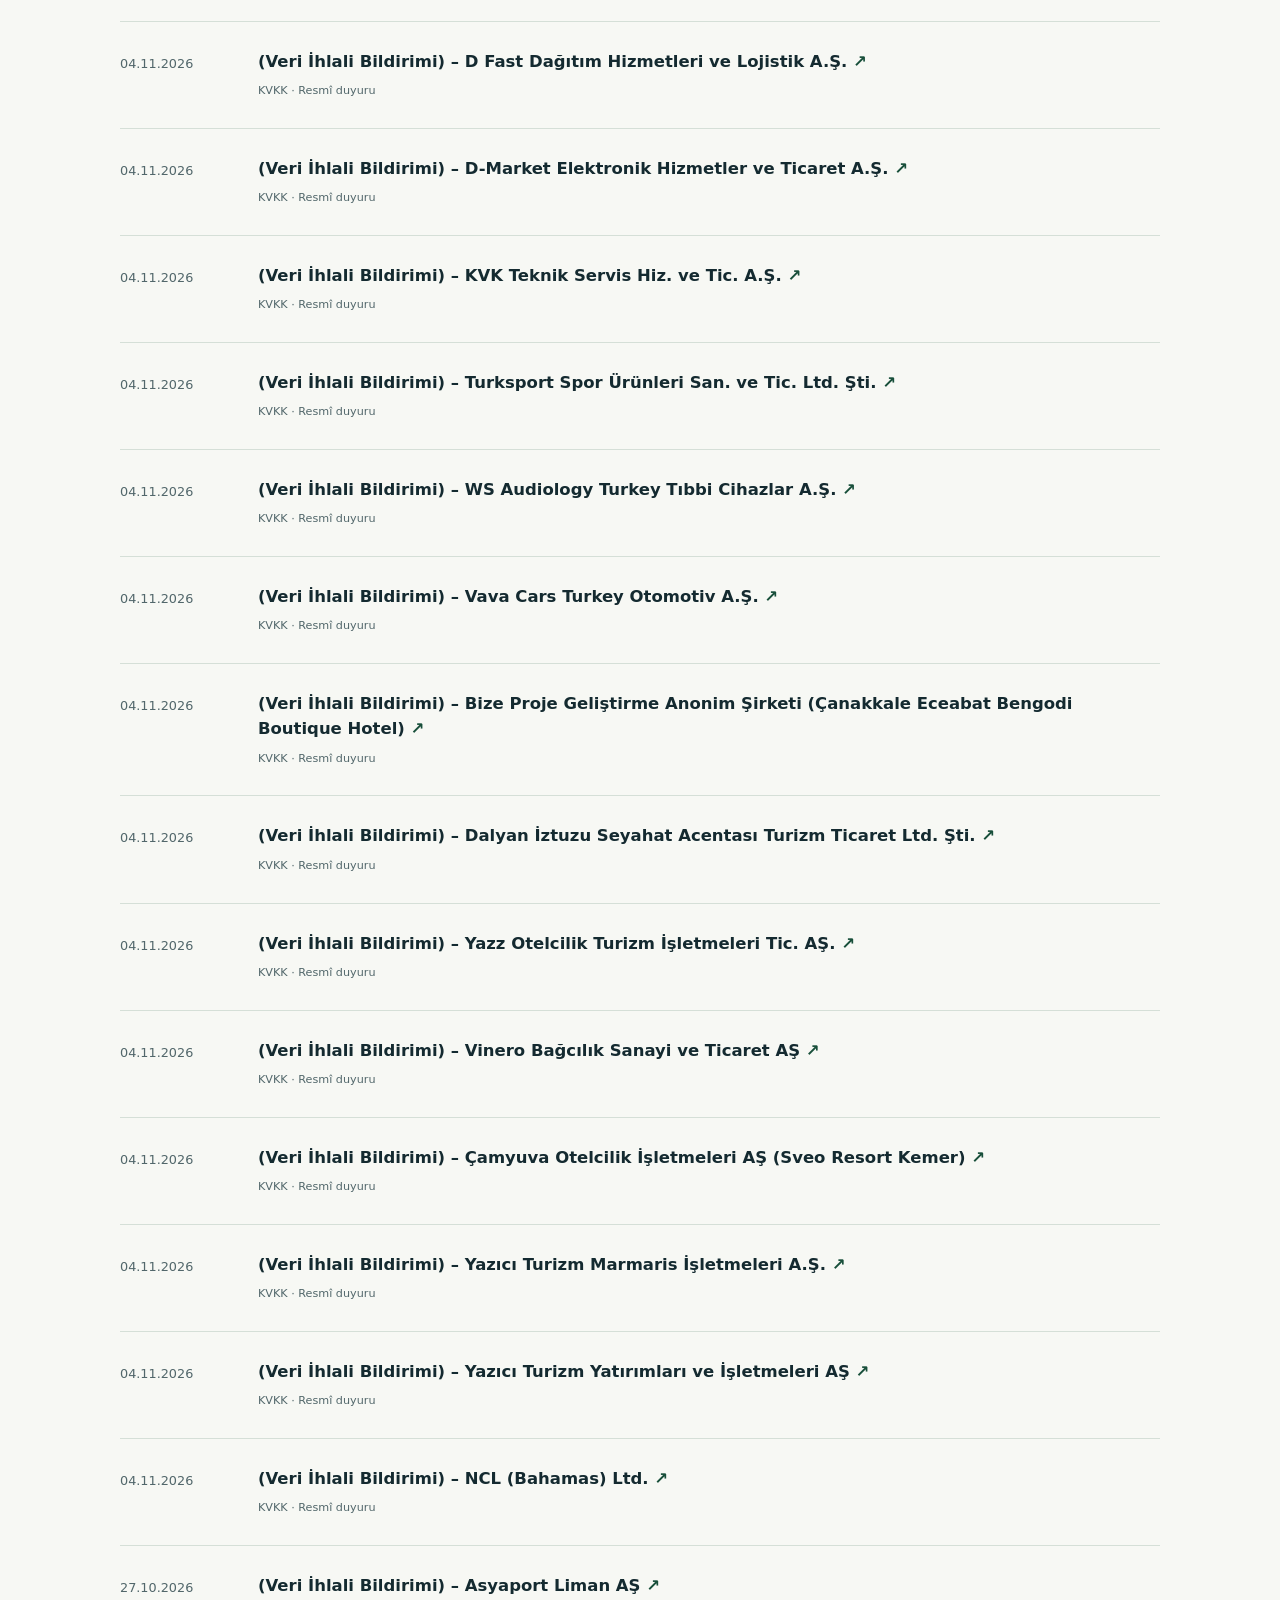
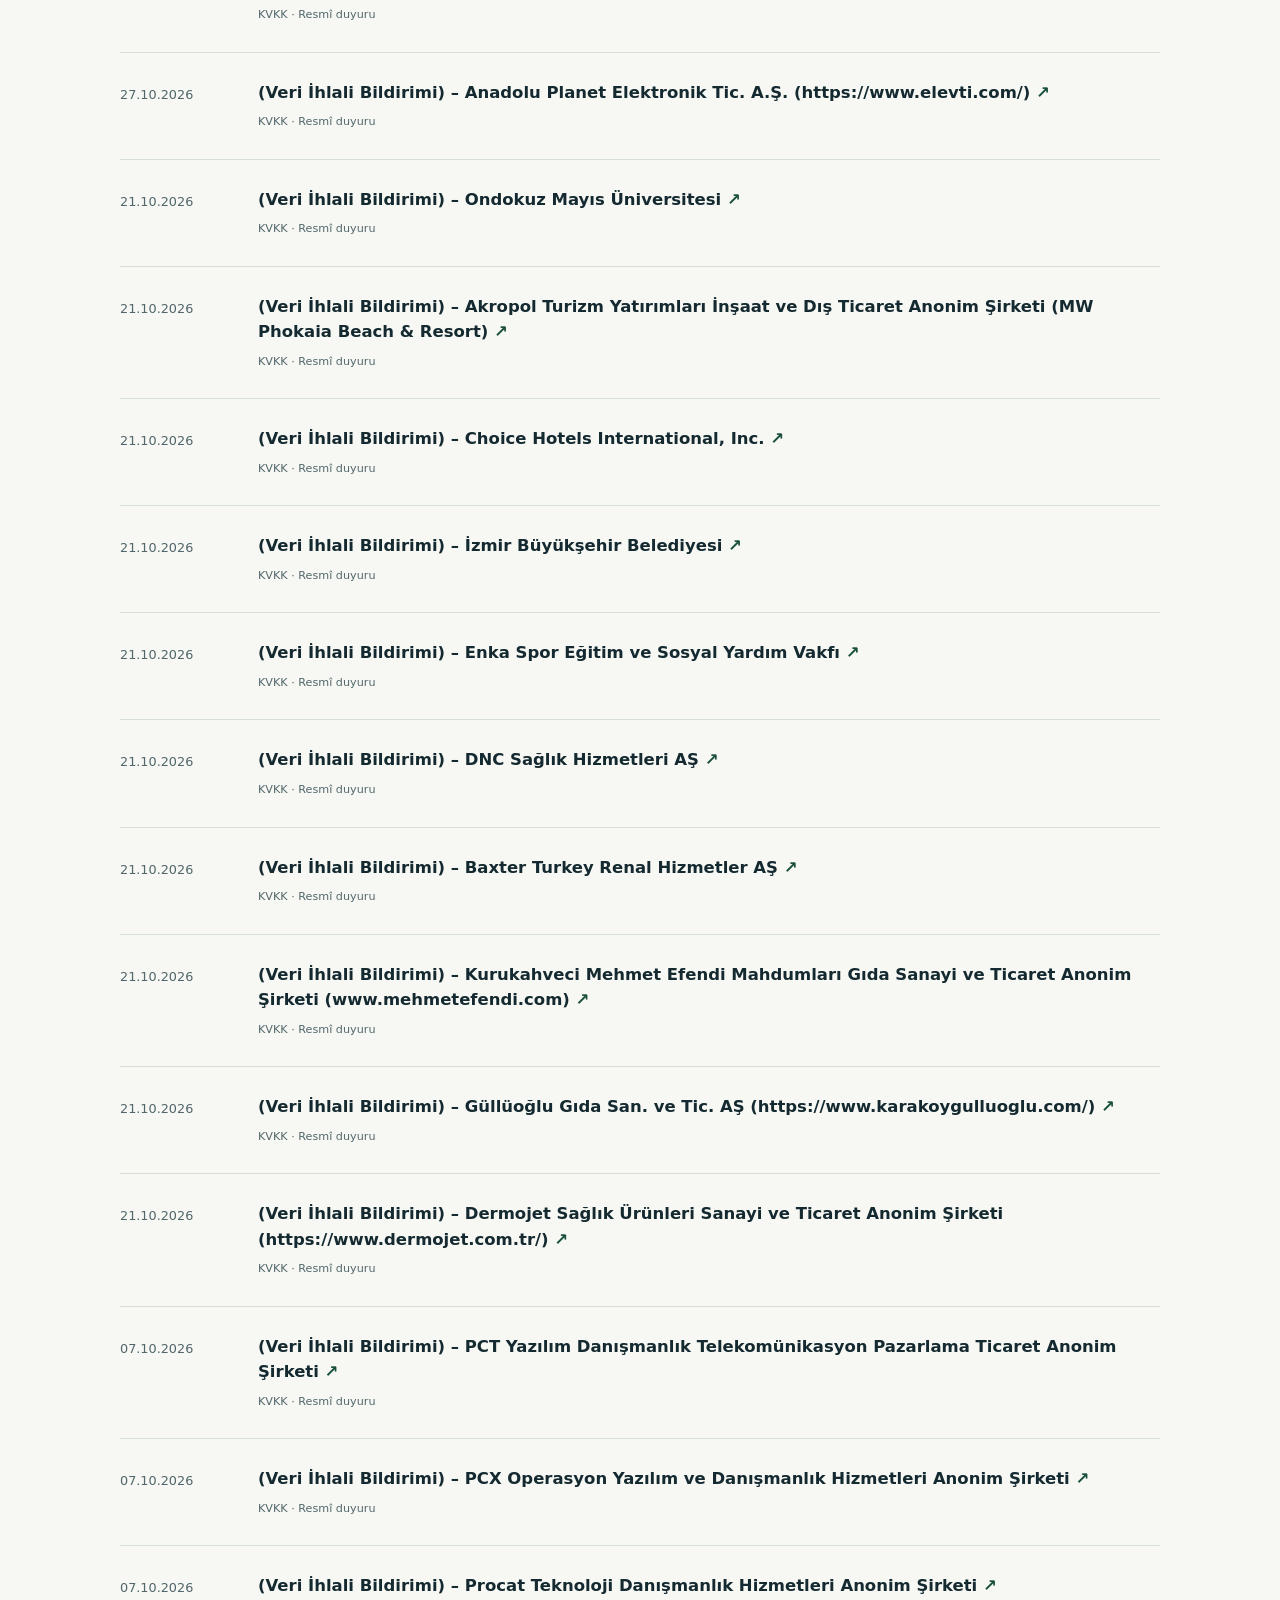
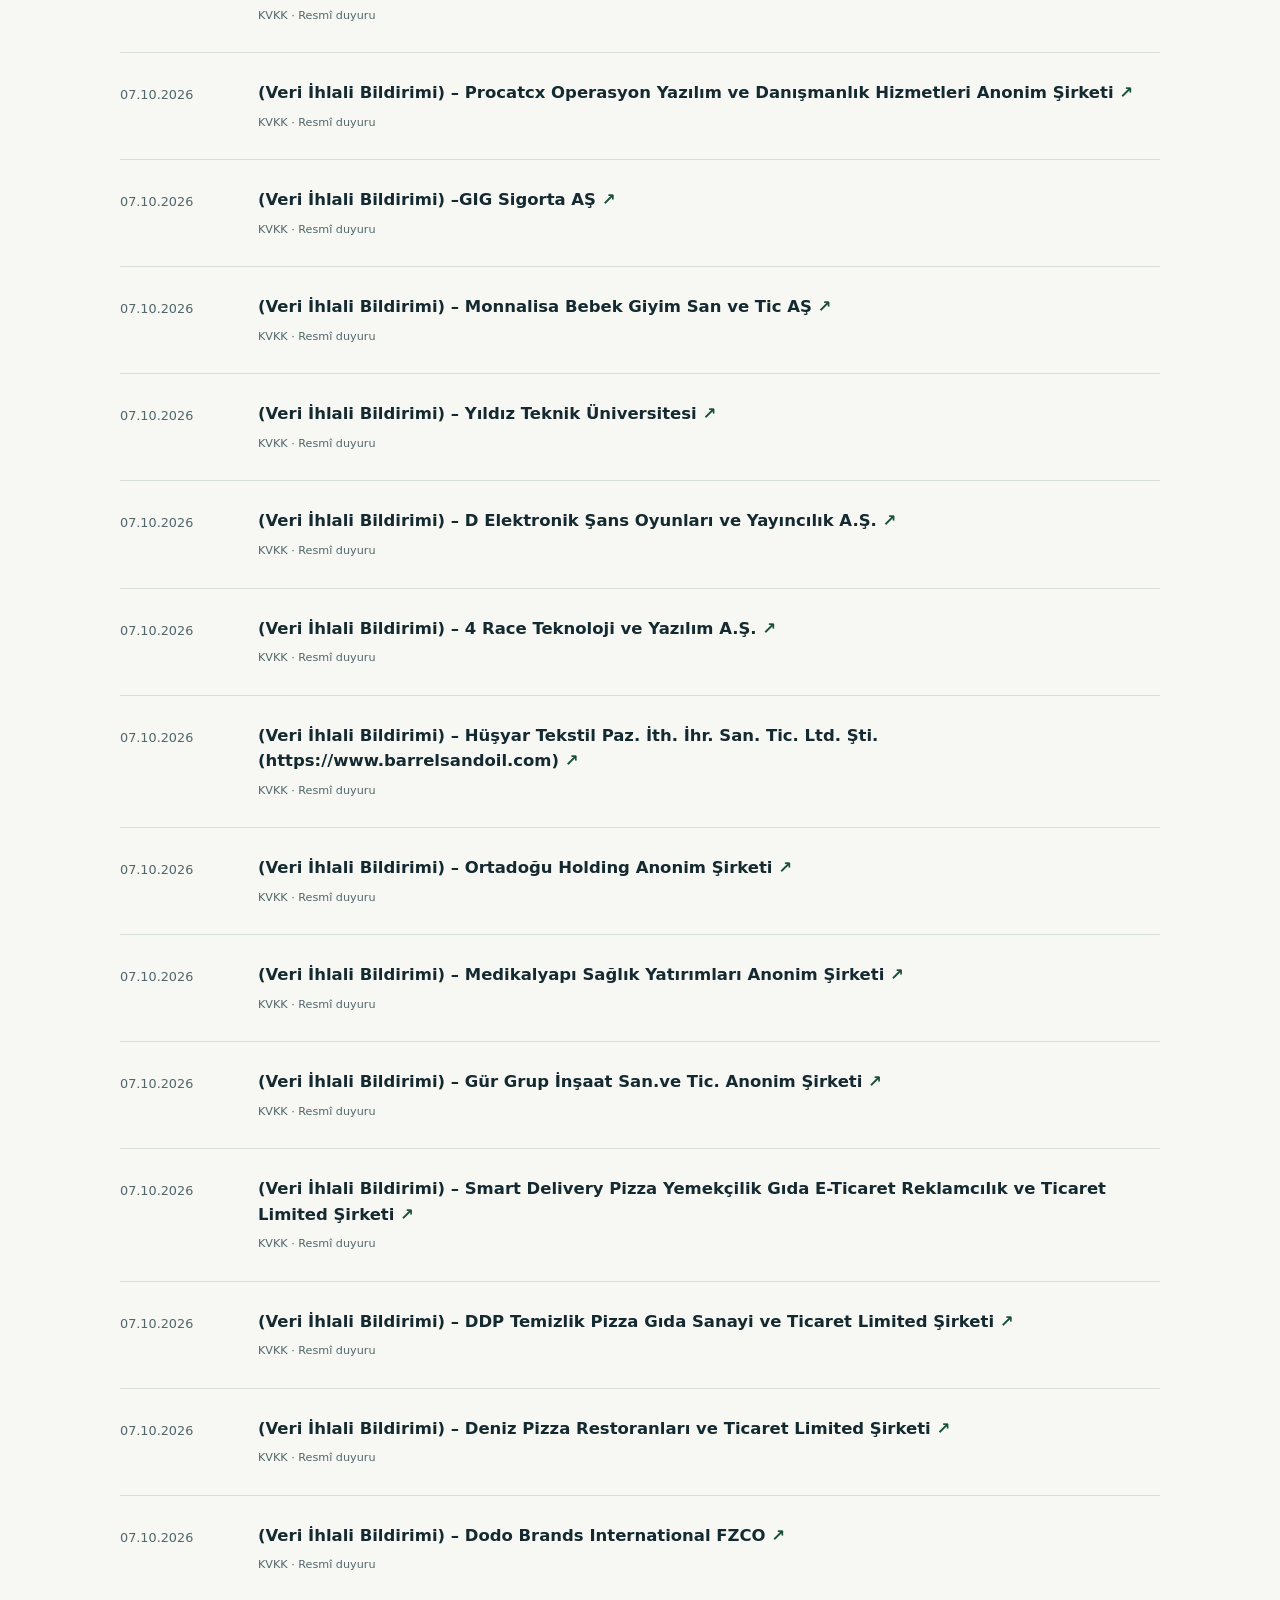
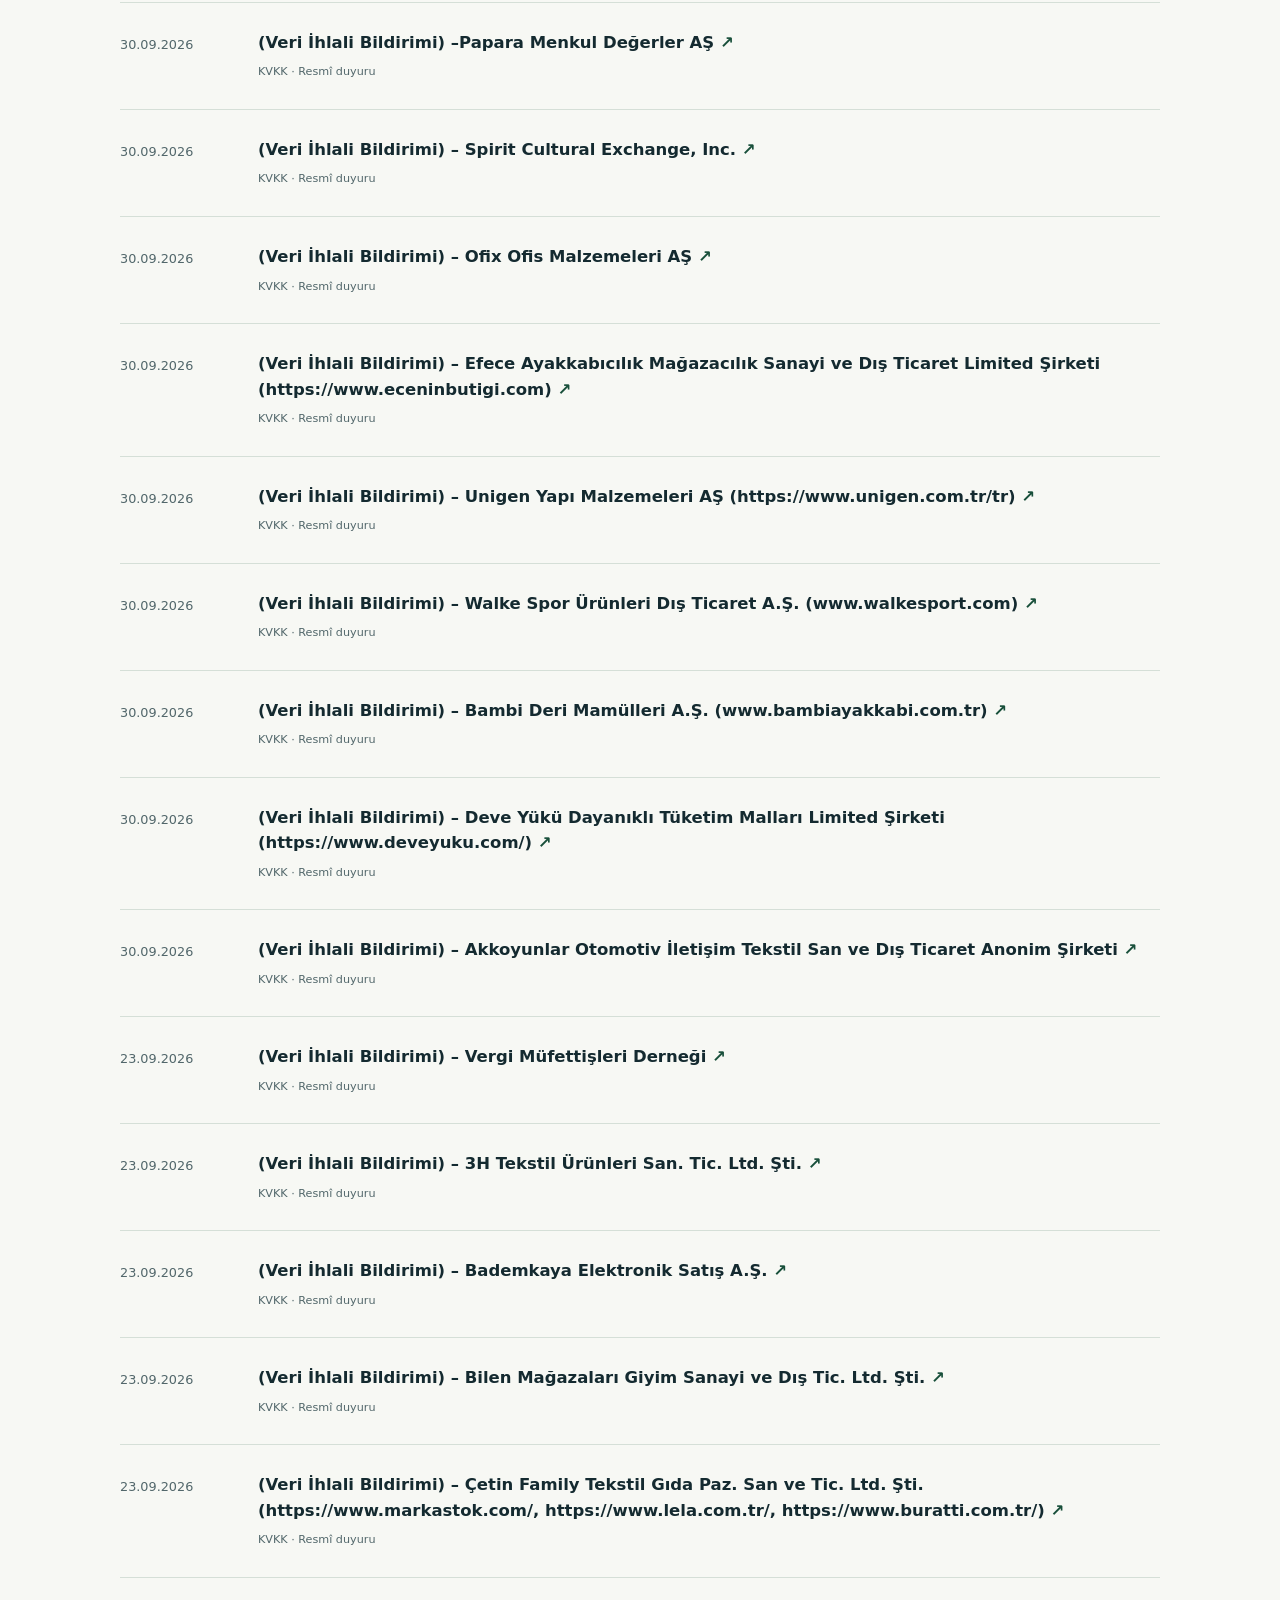
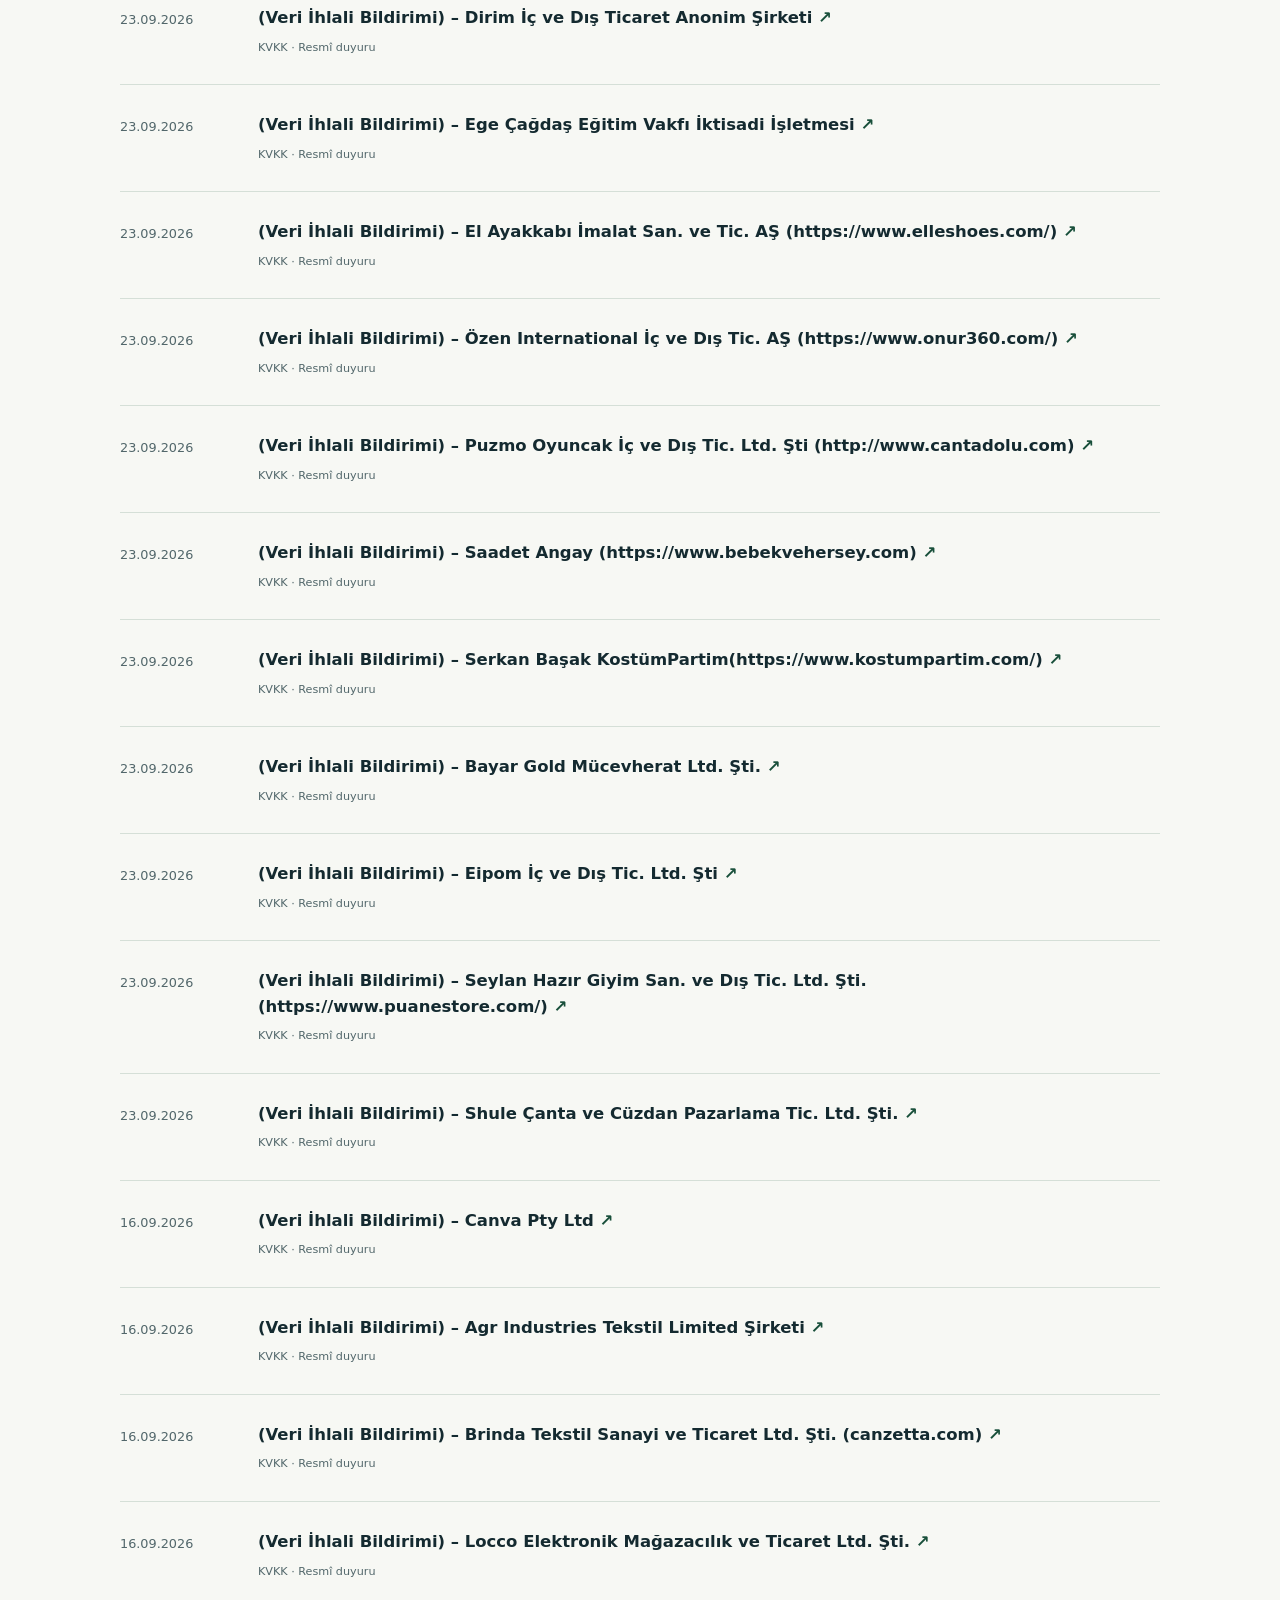
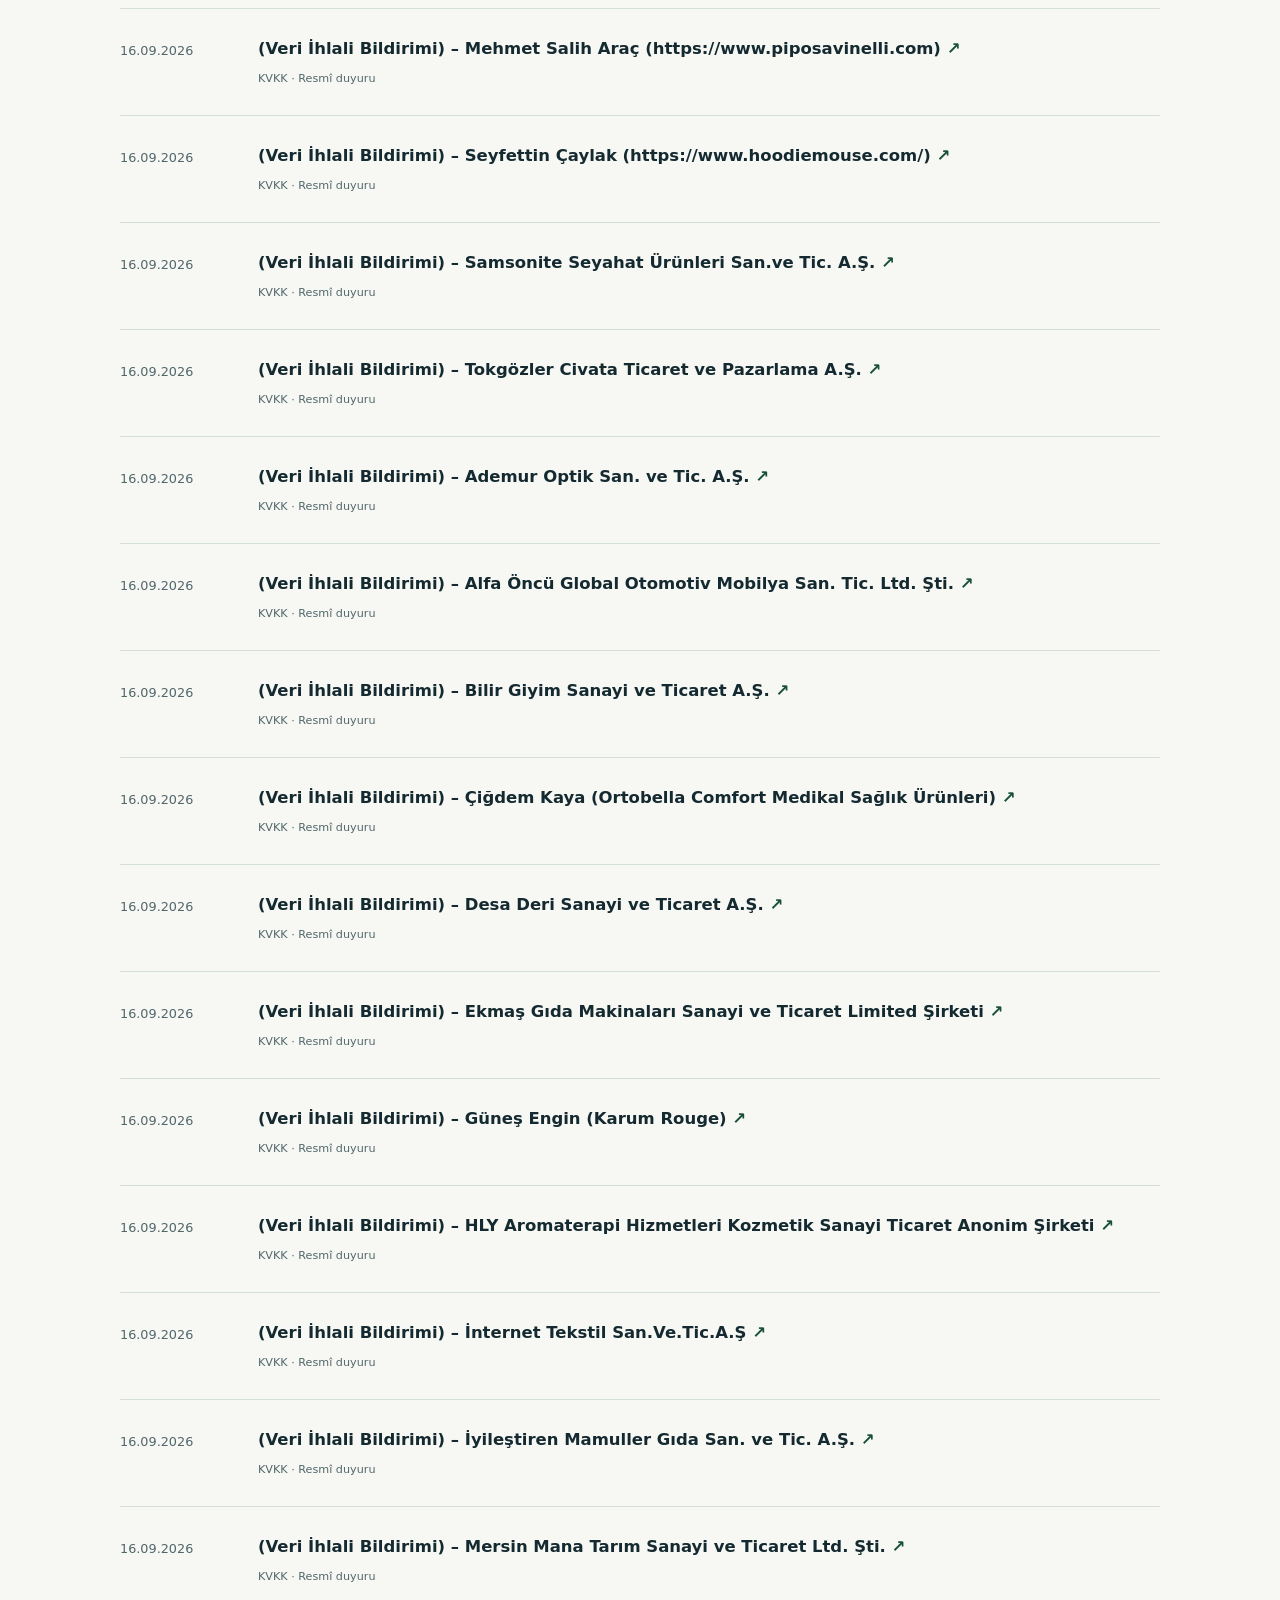
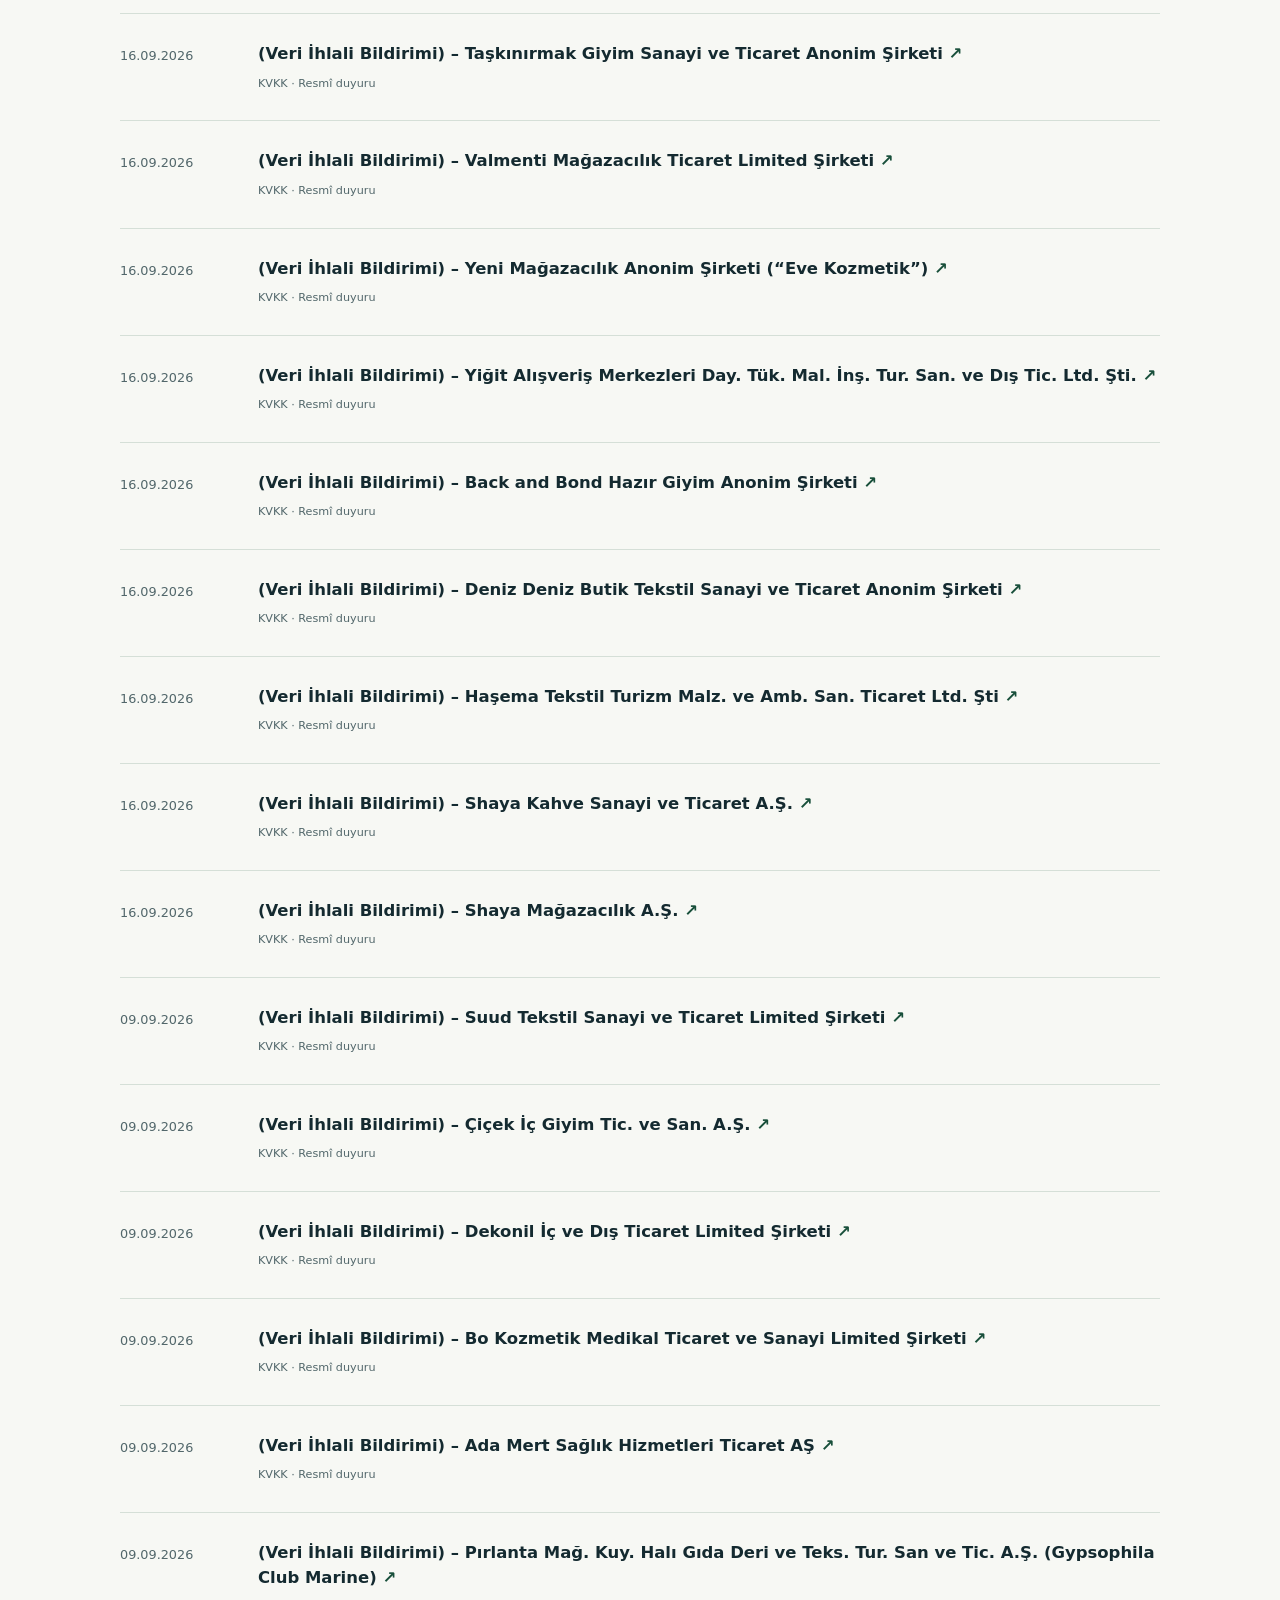
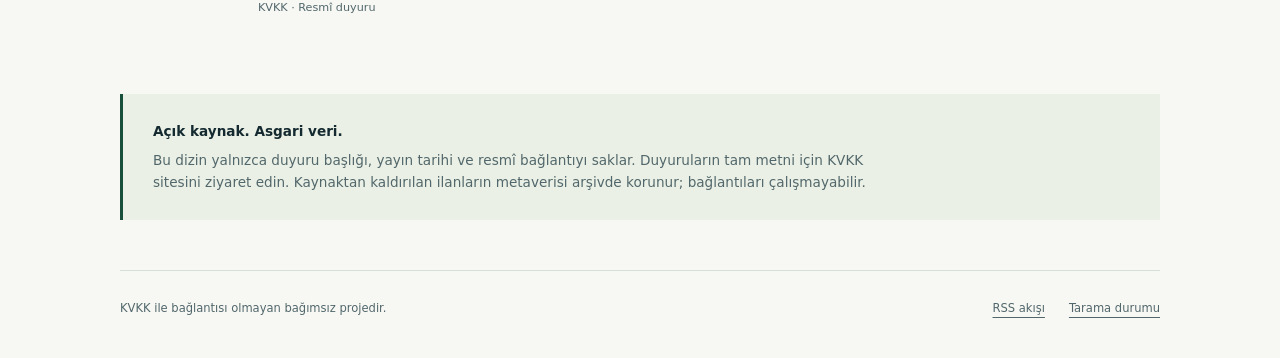
==== commit 62c824a0: "chore: update KVKK announcements" ====
--- a/docs/index.html
+++ b/docs/index.html
@@ -24,7 +24,7 @@
 </section>
 <section class="listing" id="duyurular" aria-labelledby="list-title">
 <div class="list-heading"><h2 id="list-title">Duyuru arşivi <span class="count">109</span></h2><span>YENİDEN ESKİYE</span></div>
-<p class="checked">Son başarılı tarama: <time datetime="2026-11-17T03:49:15Z">17.11.2026 · 06:49:15 (Europe/Istanbul)</time></p>
+<p class="checked">Son başarılı tarama: <time datetime="2026-11-17T13:19:00Z">17.11.2026 · 16:19:00 (Europe/Istanbul)</time></p>
 <ol class="announcements"><li class="announcement">
   <time datetime="2026-11-11">11.11.2026</time>
   <h3><a href="https://www.kvkk.gov.tr/Icerik/9094/kamuoyu-duyurusu-veri-ihlali-bildirimi-bursa-ticaret-ve-sanayi-odasi">(Veri İhlali Bildirimi) – Bursa Ticaret ve Sanayi Odası<span aria-hidden="true"> ↗</span></a></h3>
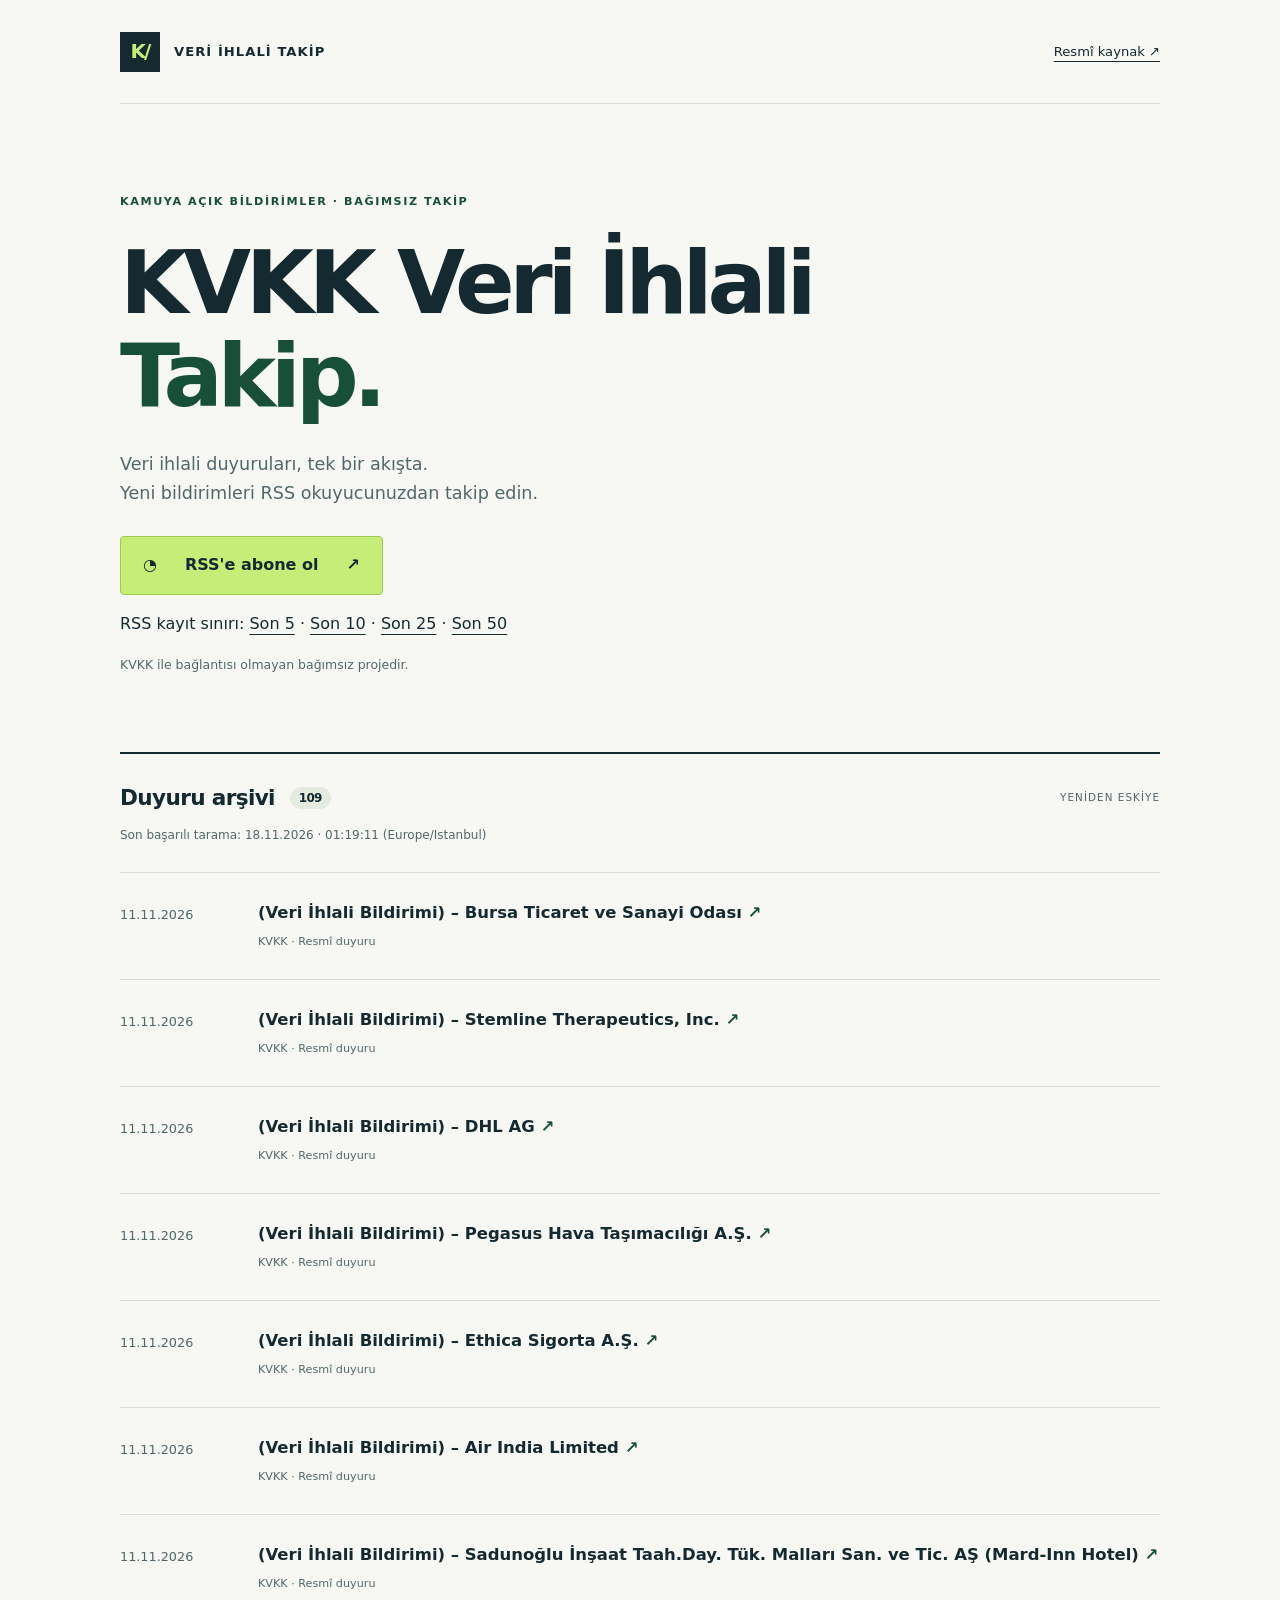
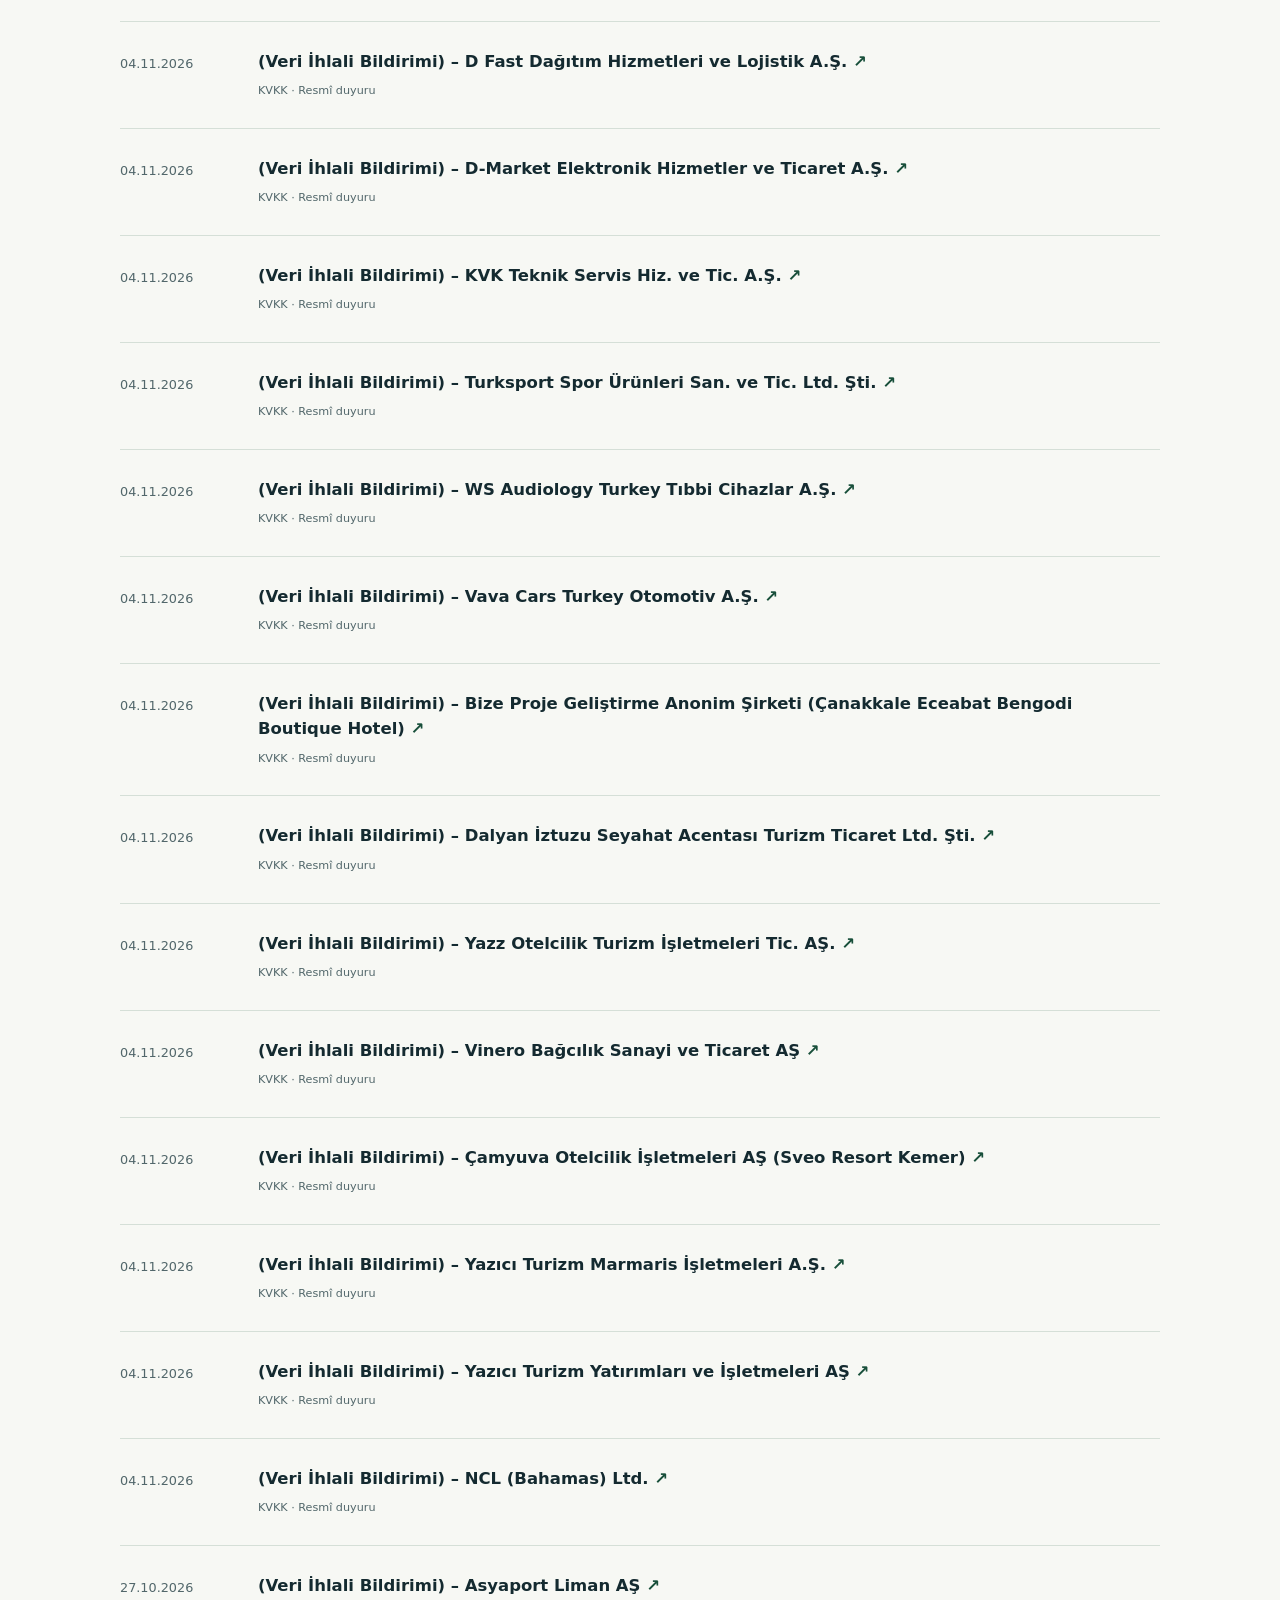
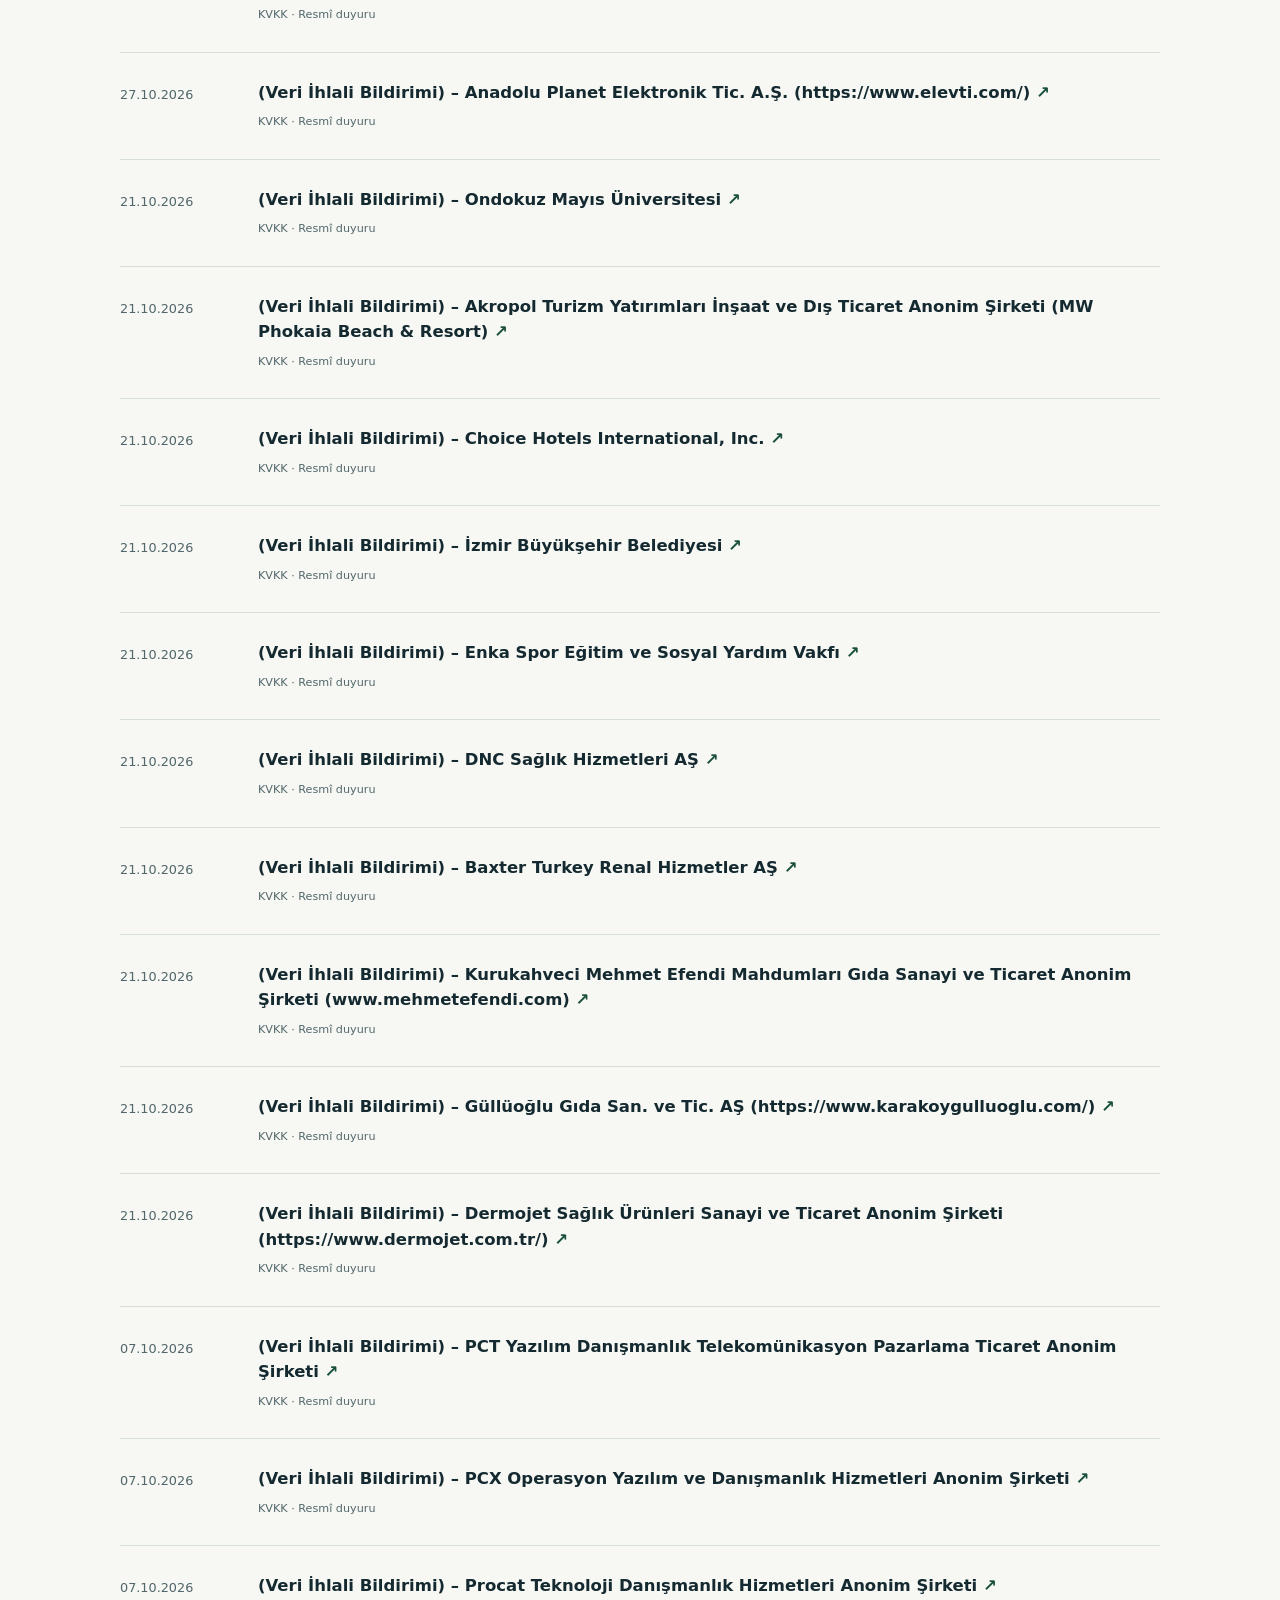
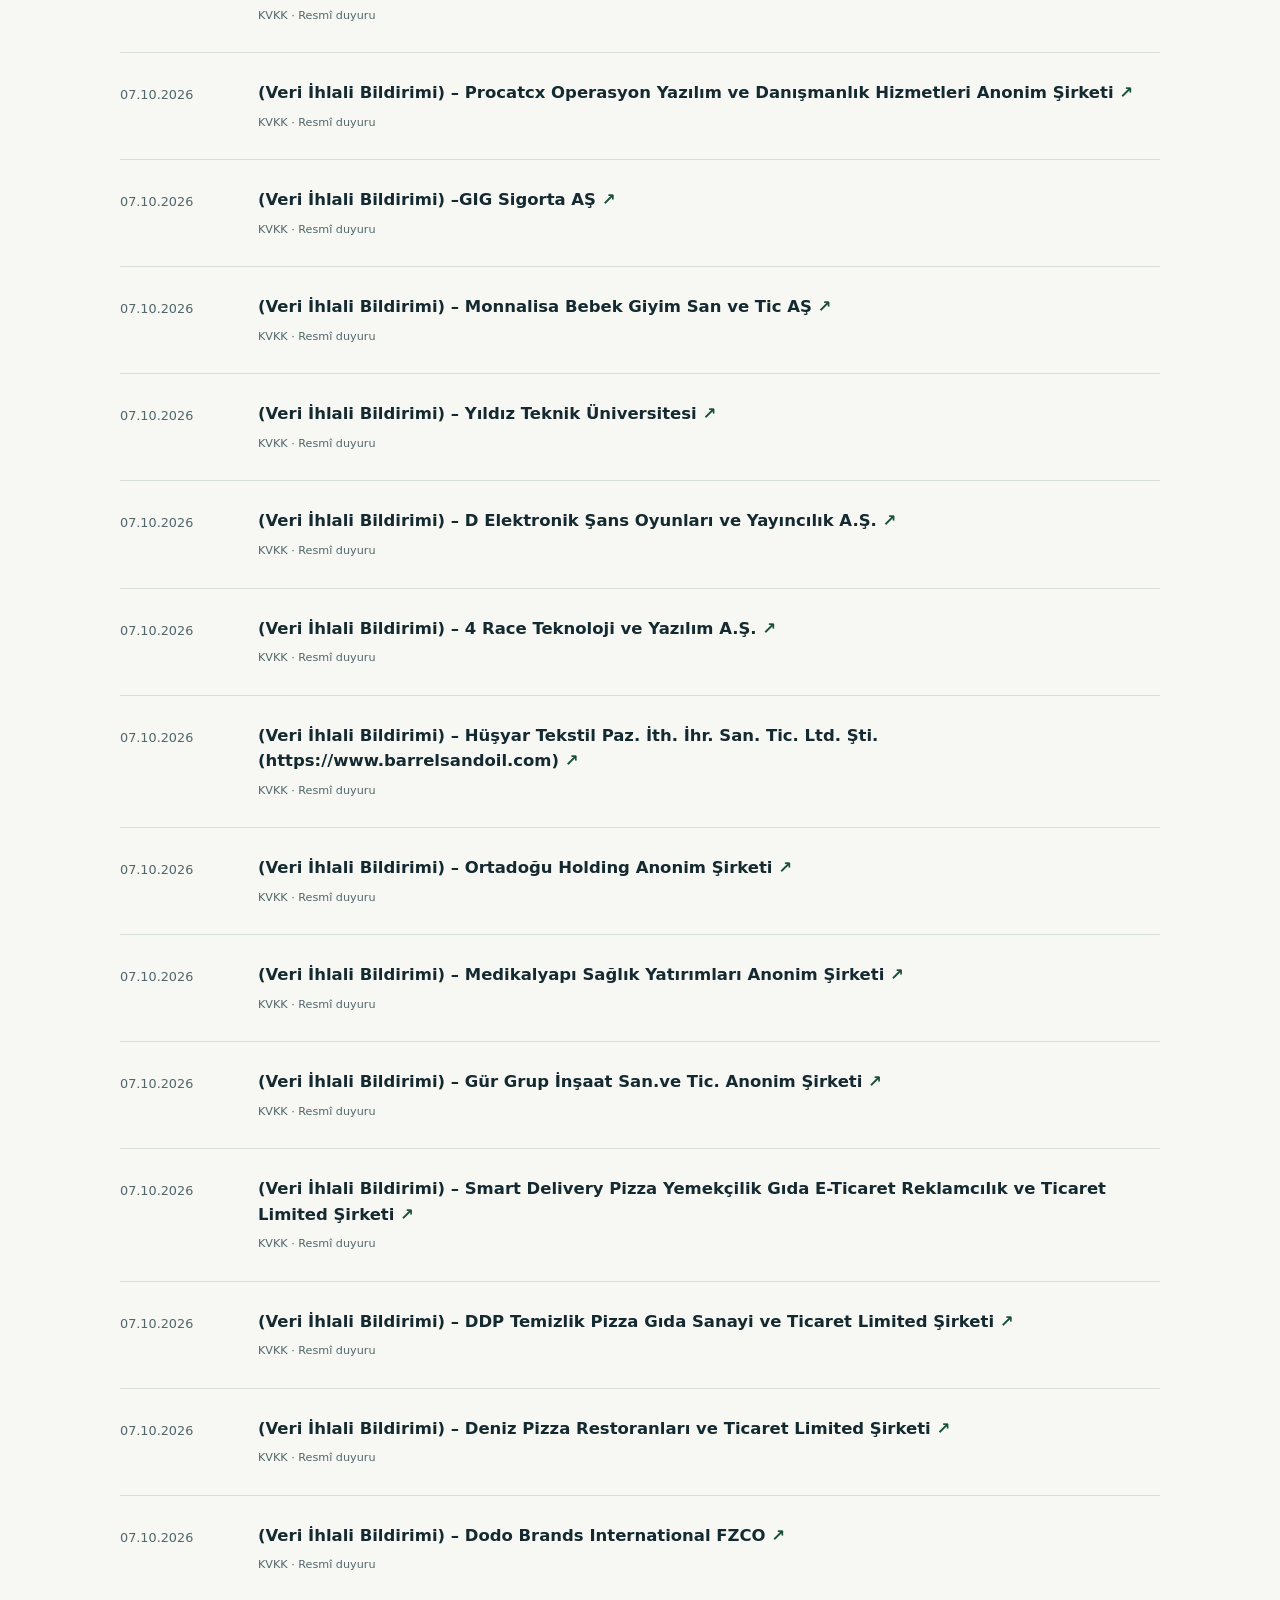
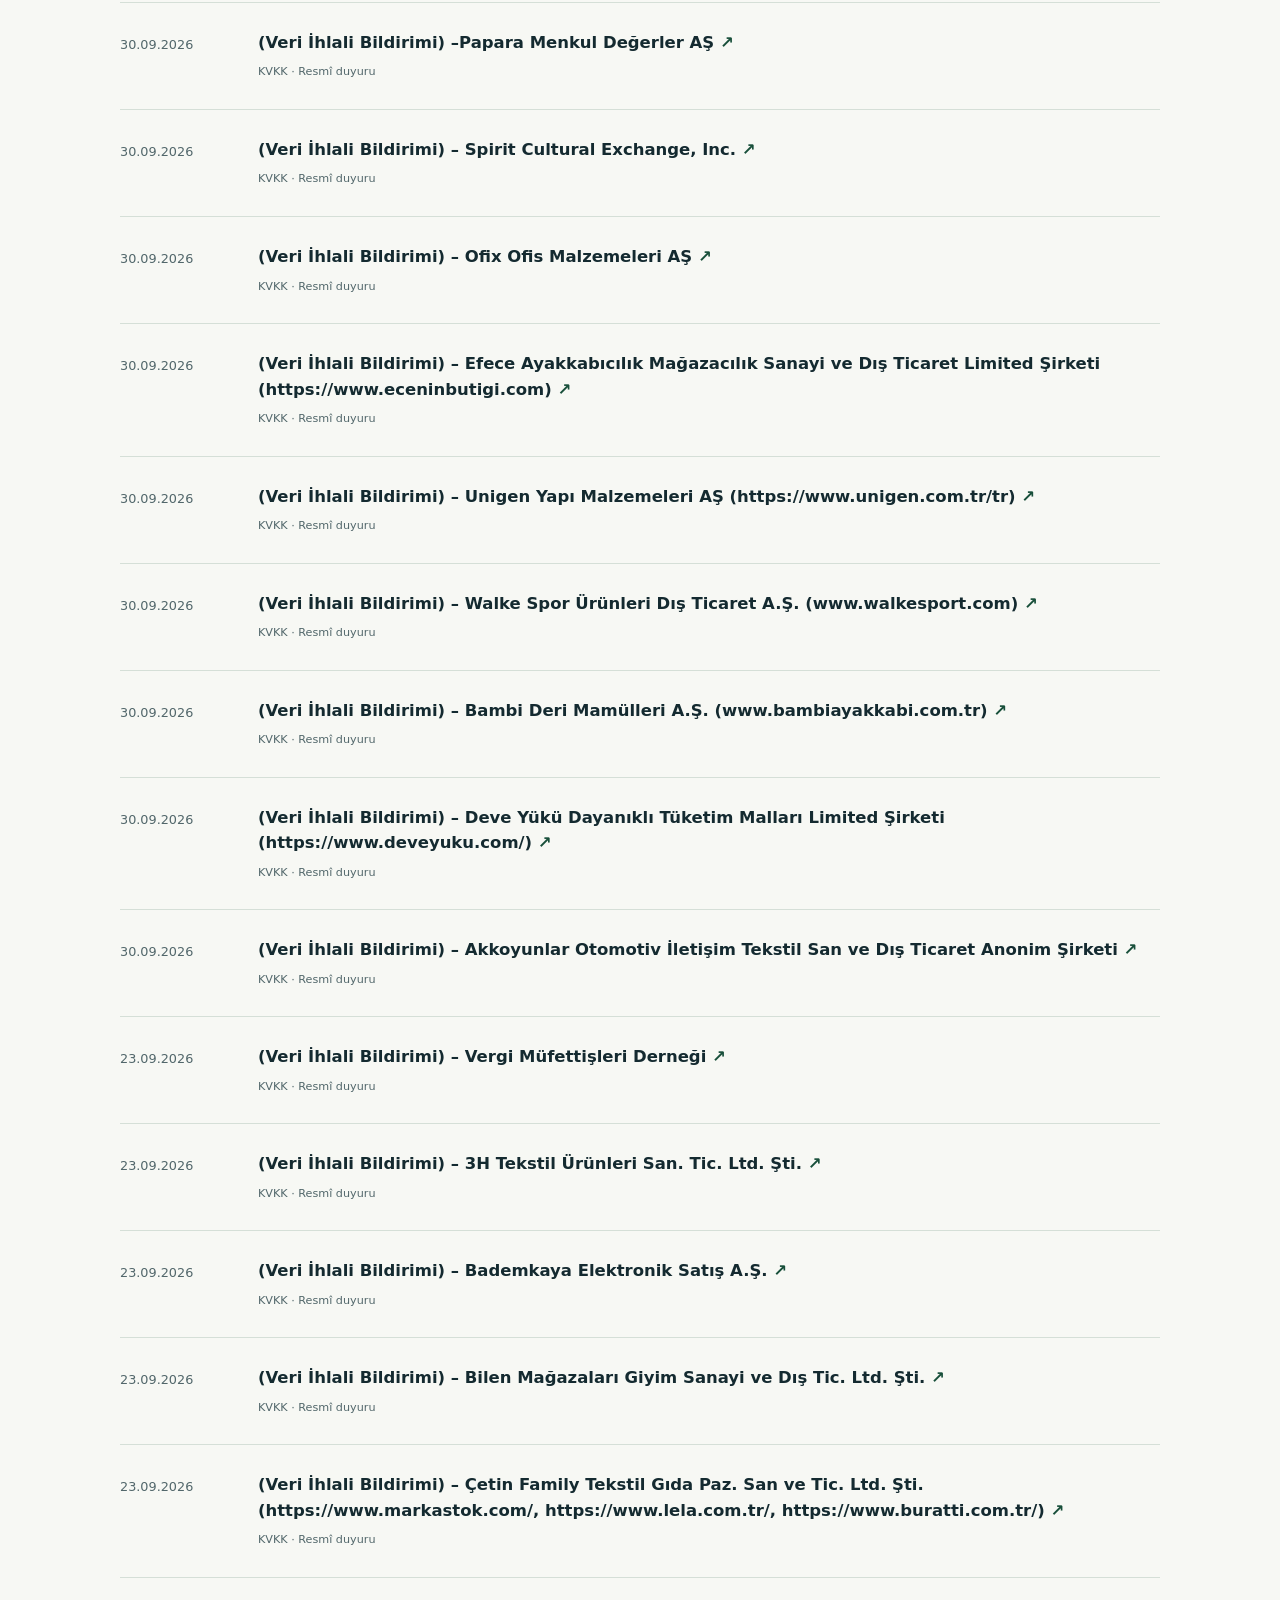
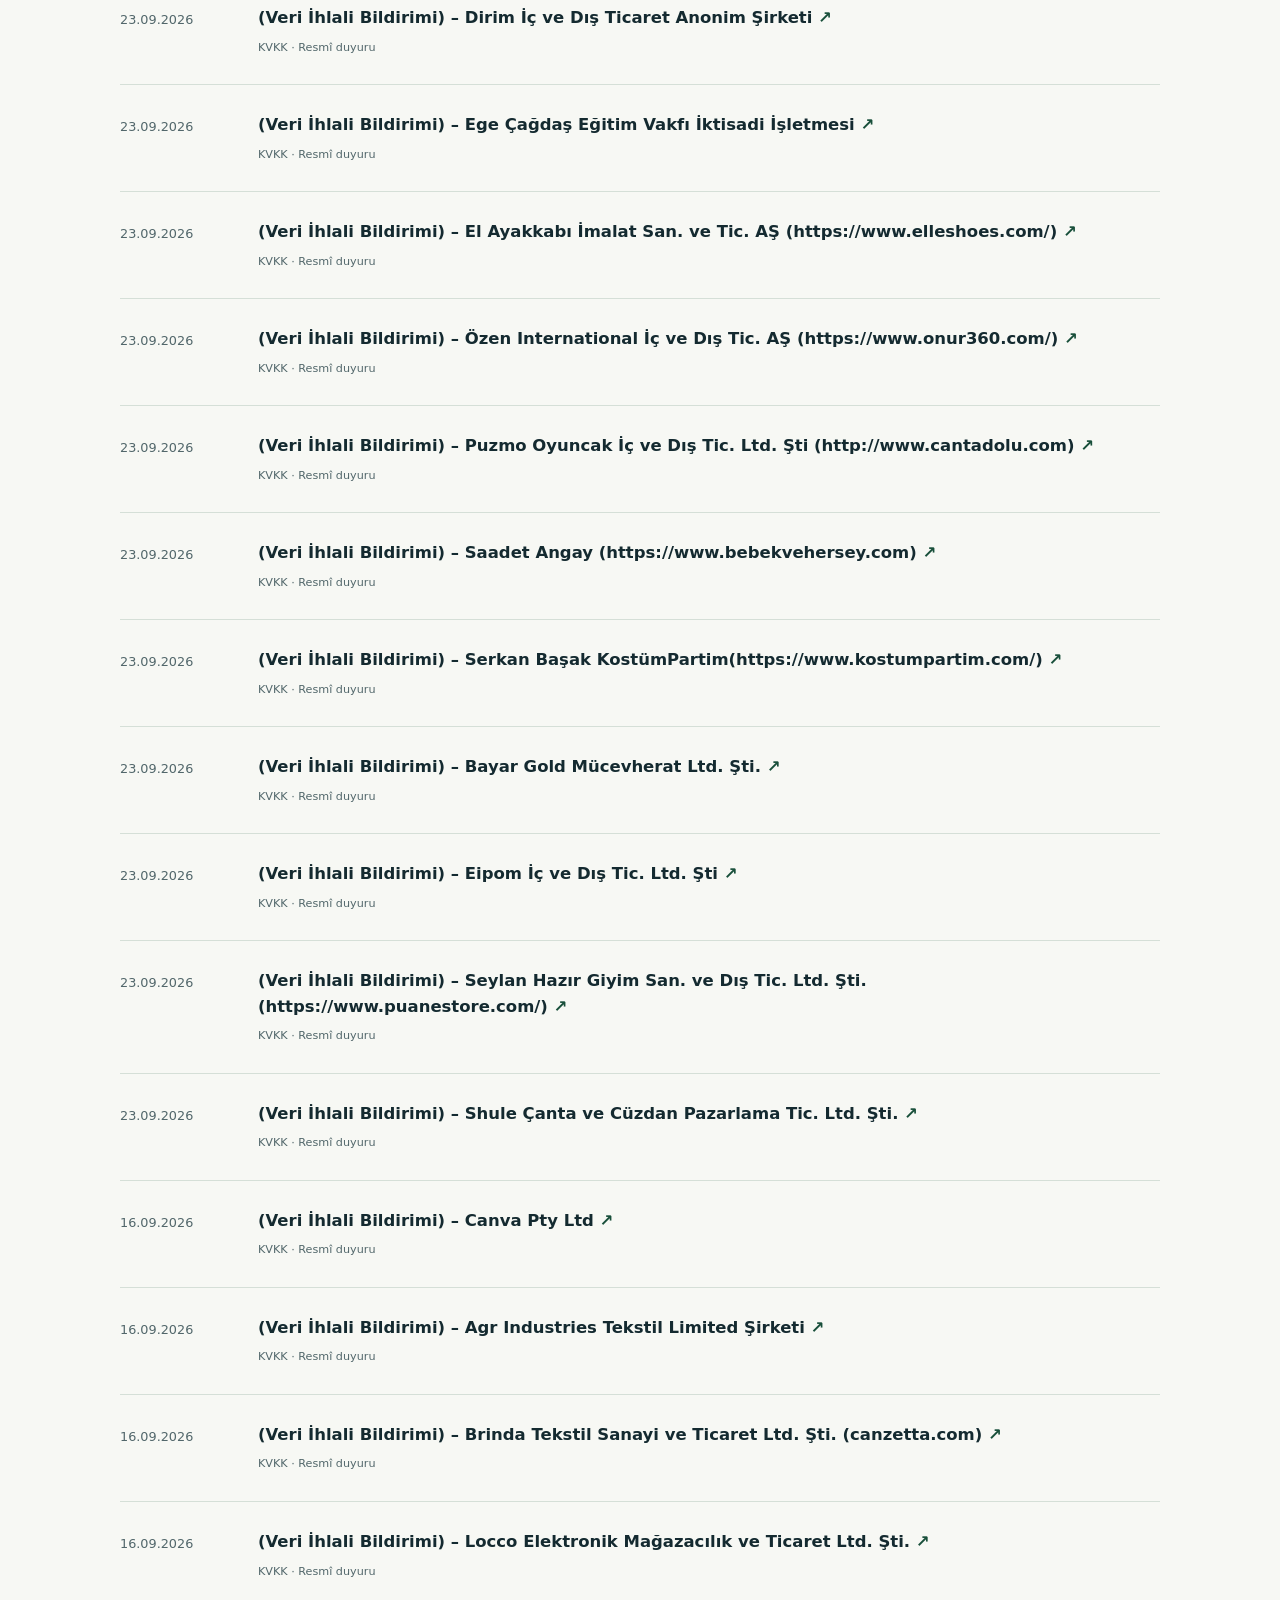
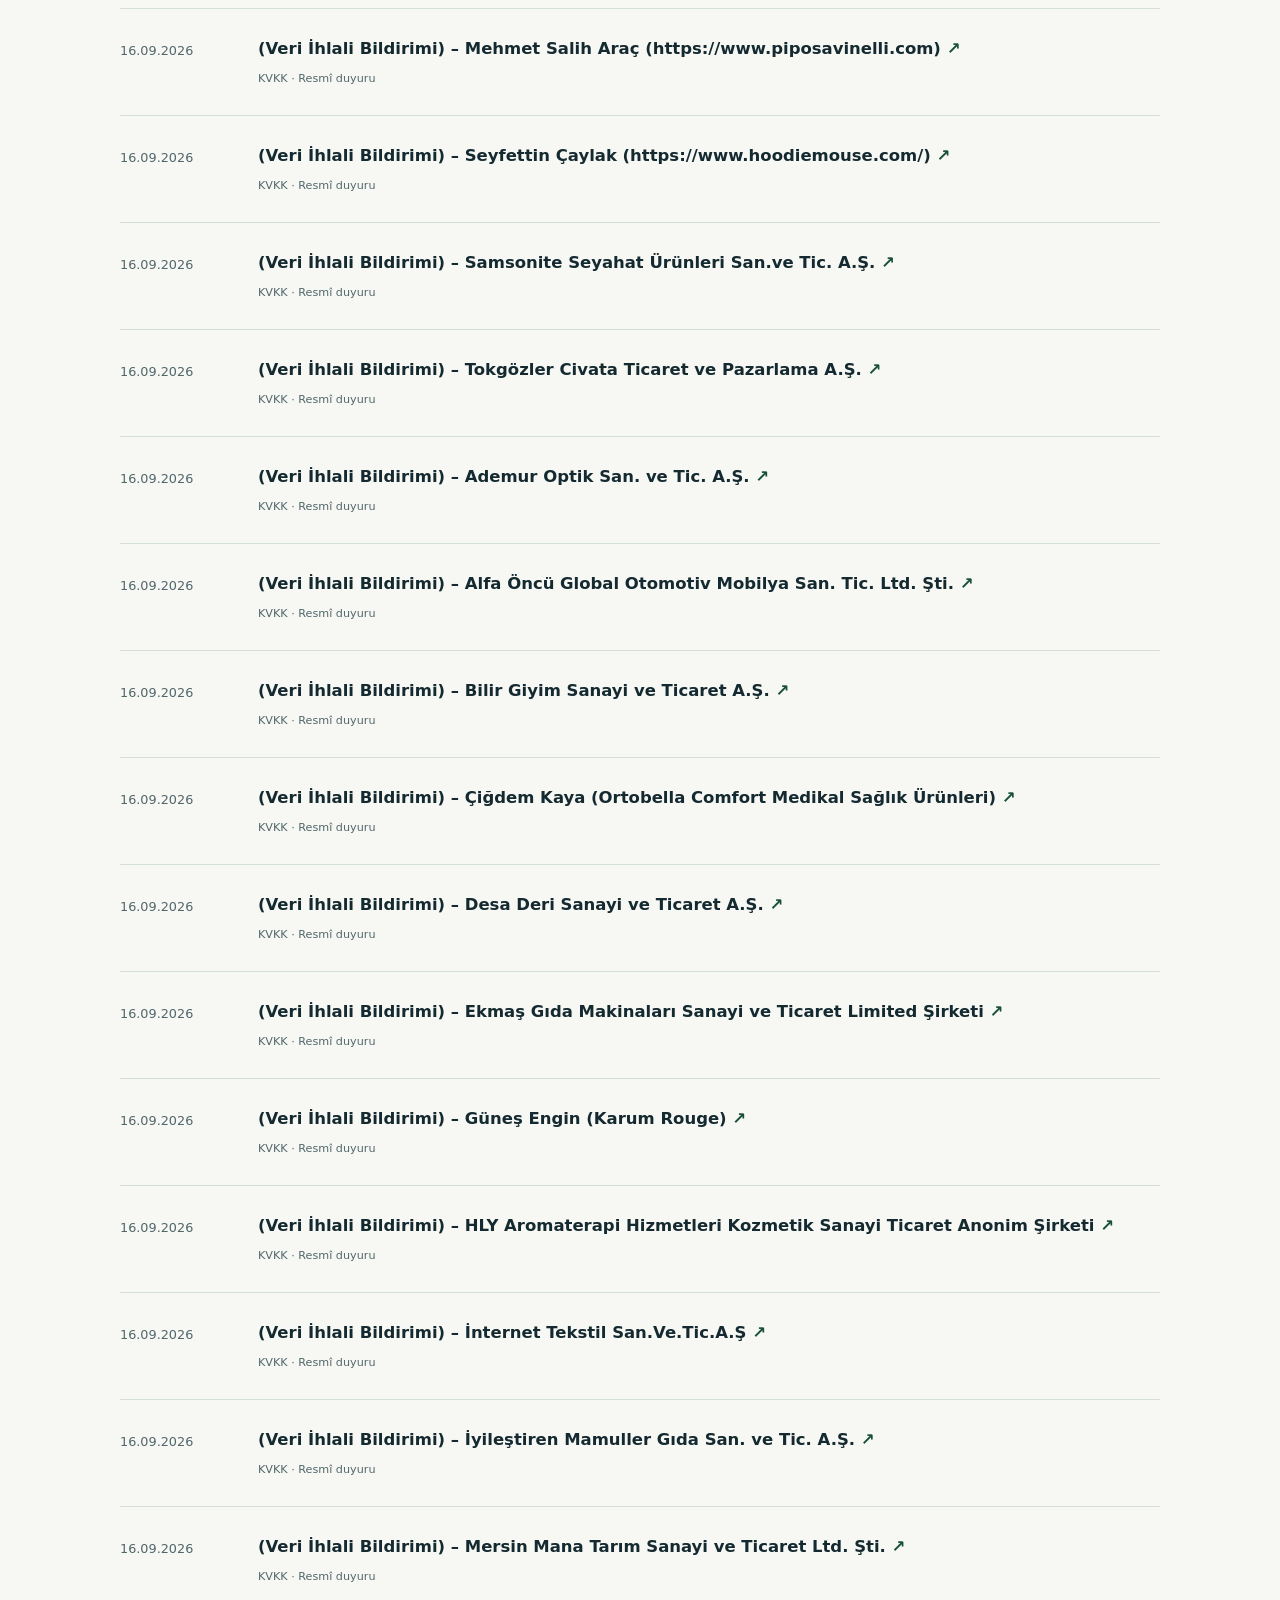
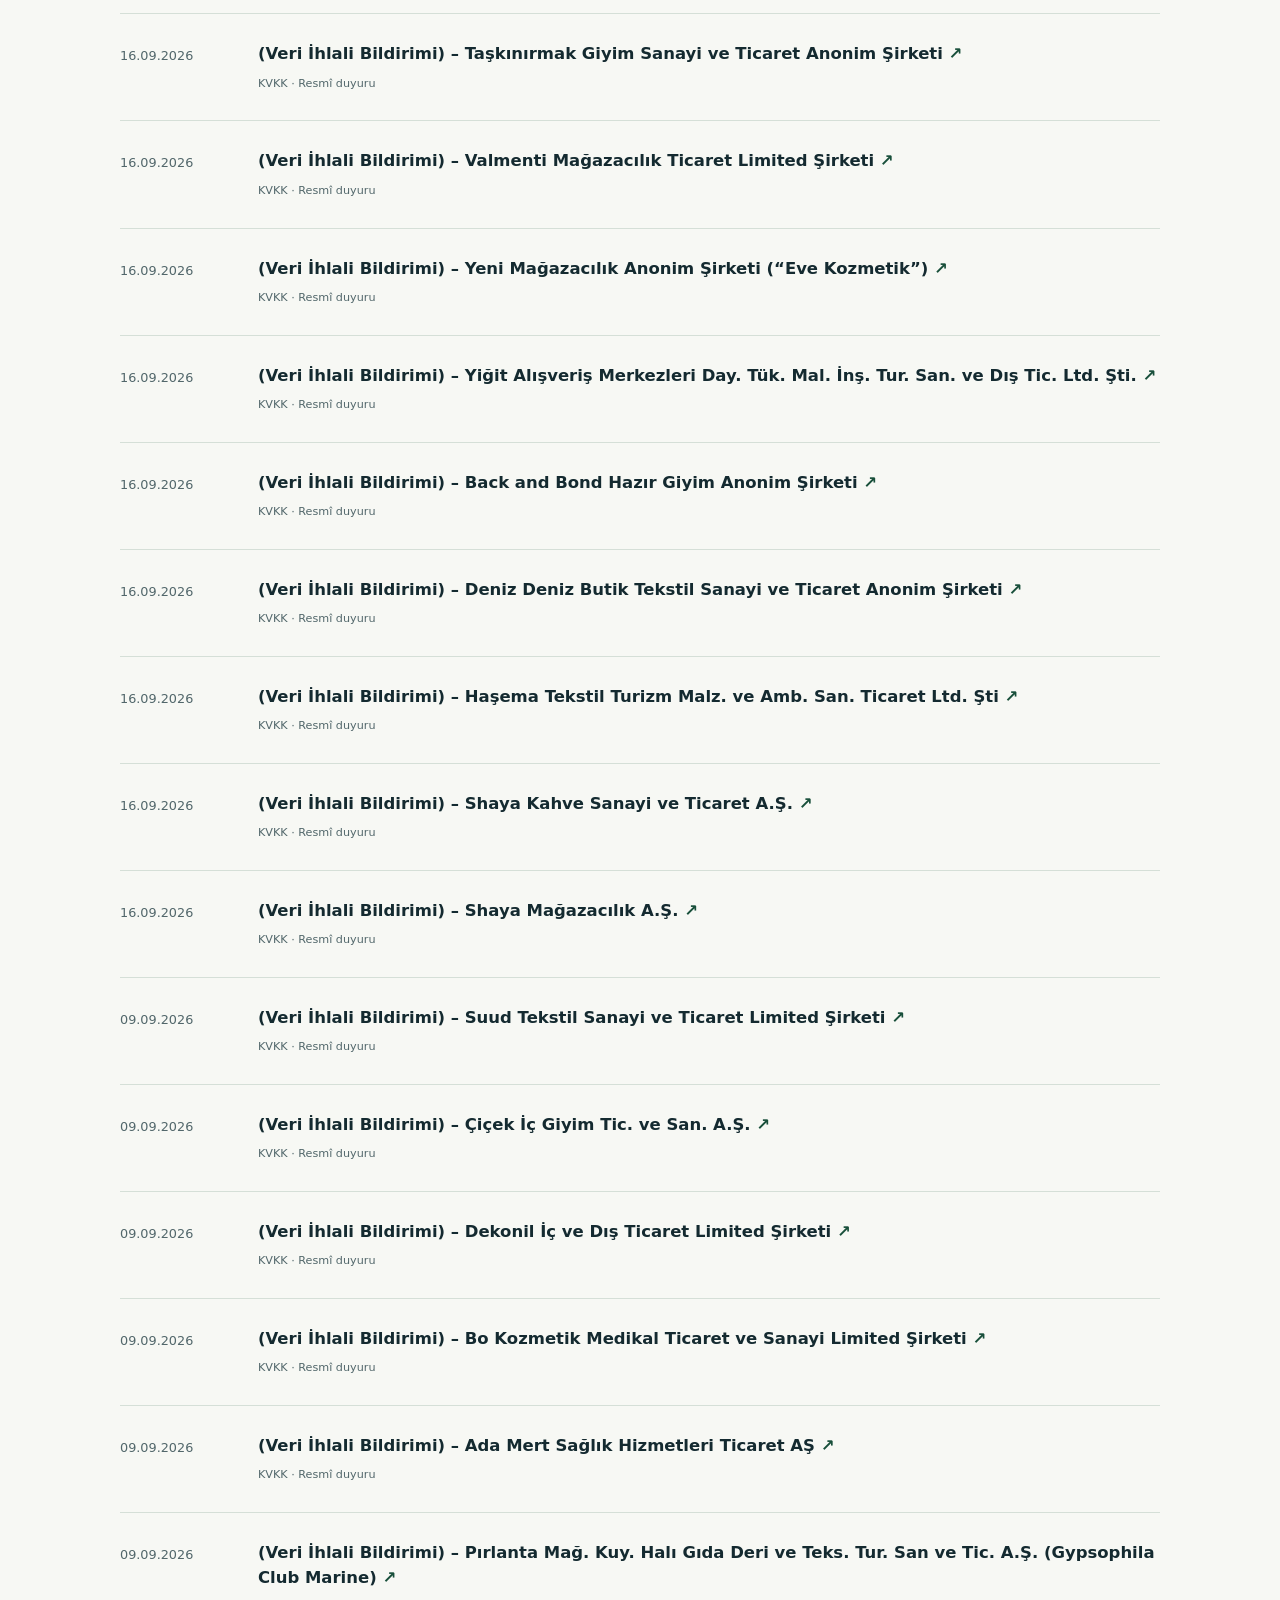
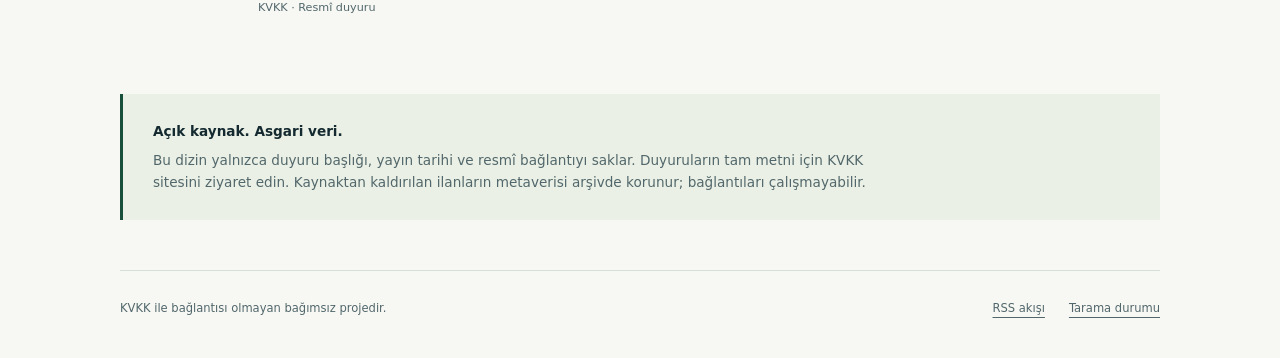
==== commit deb24f40: "chore: update KVKK announcements" ====
--- a/docs/index.html
+++ b/docs/index.html
@@ -24,7 +24,7 @@
 </section>
 <section class="listing" id="duyurular" aria-labelledby="list-title">
 <div class="list-heading"><h2 id="list-title">Duyuru arşivi <span class="count">109</span></h2><span>YENİDEN ESKİYE</span></div>
-<p class="checked">Son başarılı tarama: <time datetime="2026-11-17T13:19:00Z">17.11.2026 · 16:19:00 (Europe/Istanbul)</time></p>
+<p class="checked">Son başarılı tarama: <time datetime="2026-11-17T22:19:11Z">18.11.2026 · 01:19:11 (Europe/Istanbul)</time></p>
 <ol class="announcements"><li class="announcement">
   <time datetime="2026-11-11">11.11.2026</time>
   <h3><a href="https://www.kvkk.gov.tr/Icerik/9094/kamuoyu-duyurusu-veri-ihlali-bildirimi-bursa-ticaret-ve-sanayi-odasi">(Veri İhlali Bildirimi) – Bursa Ticaret ve Sanayi Odası<span aria-hidden="true"> ↗</span></a></h3>
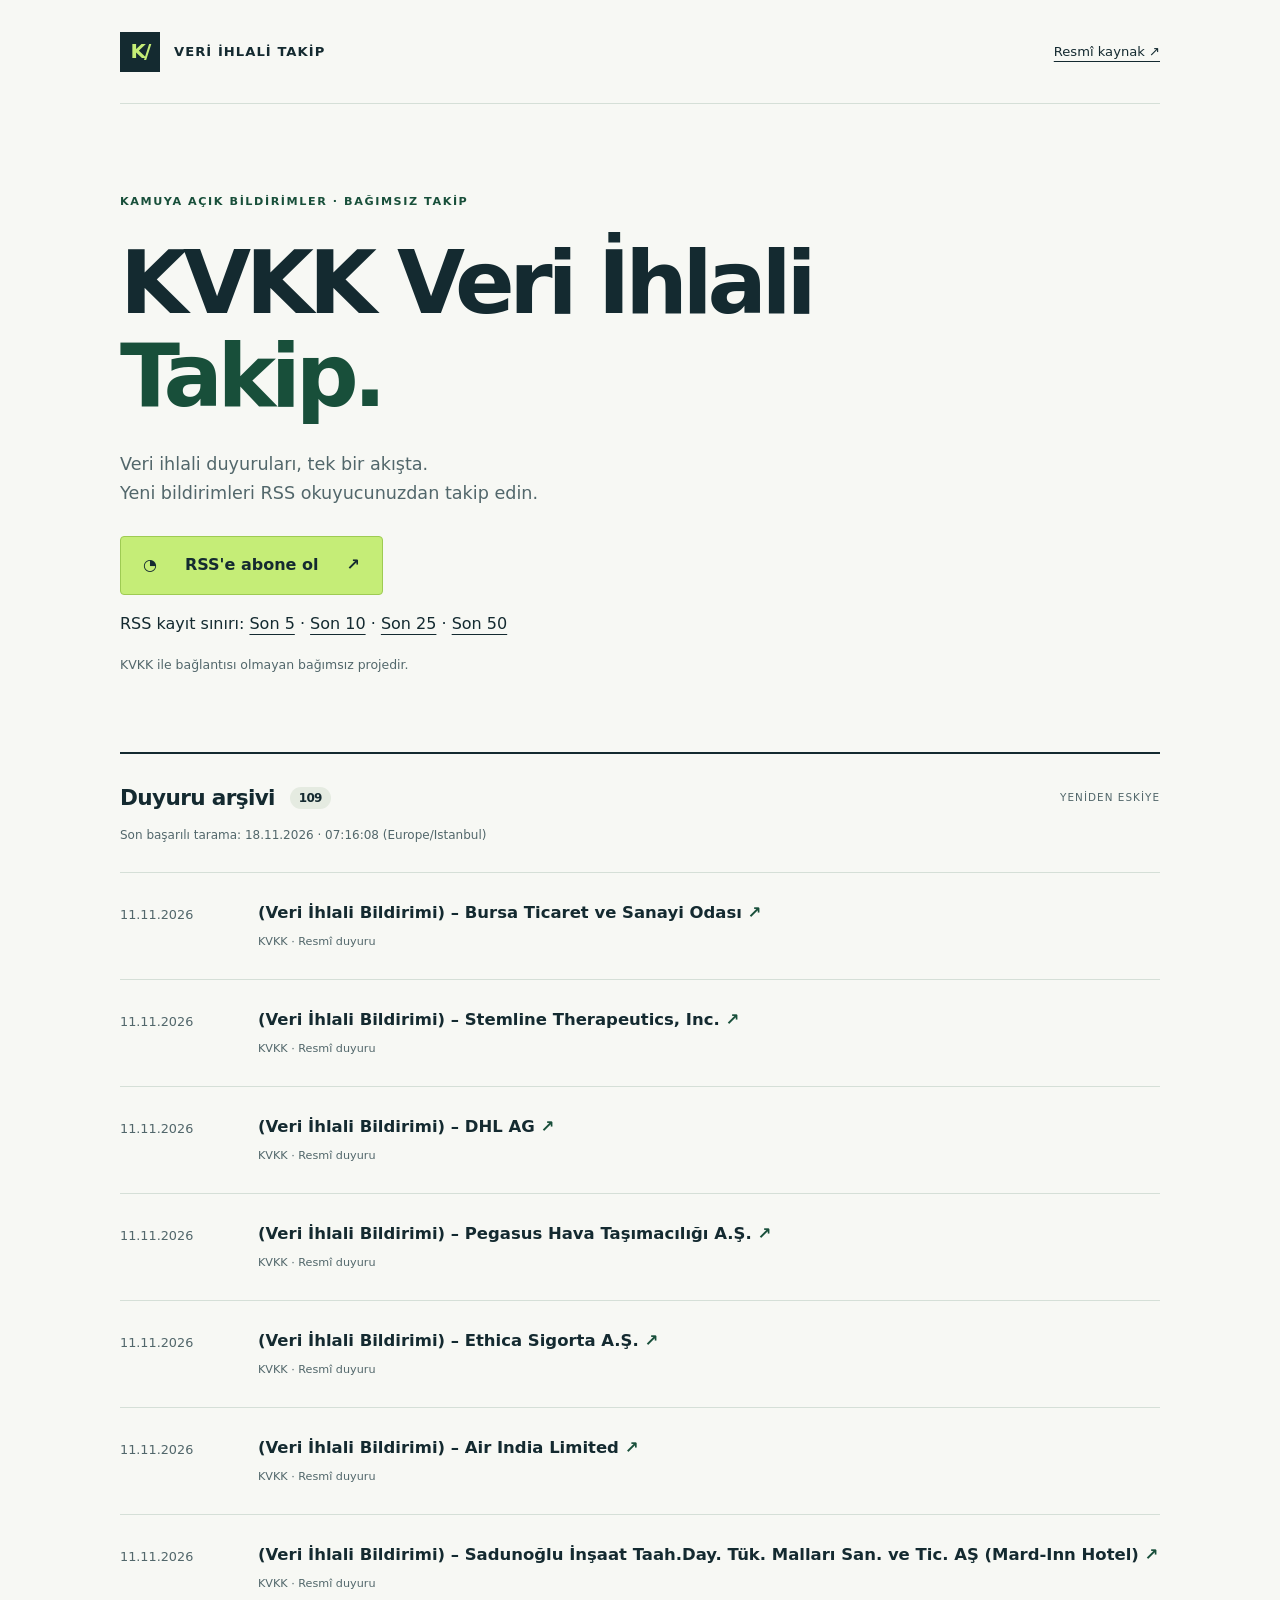
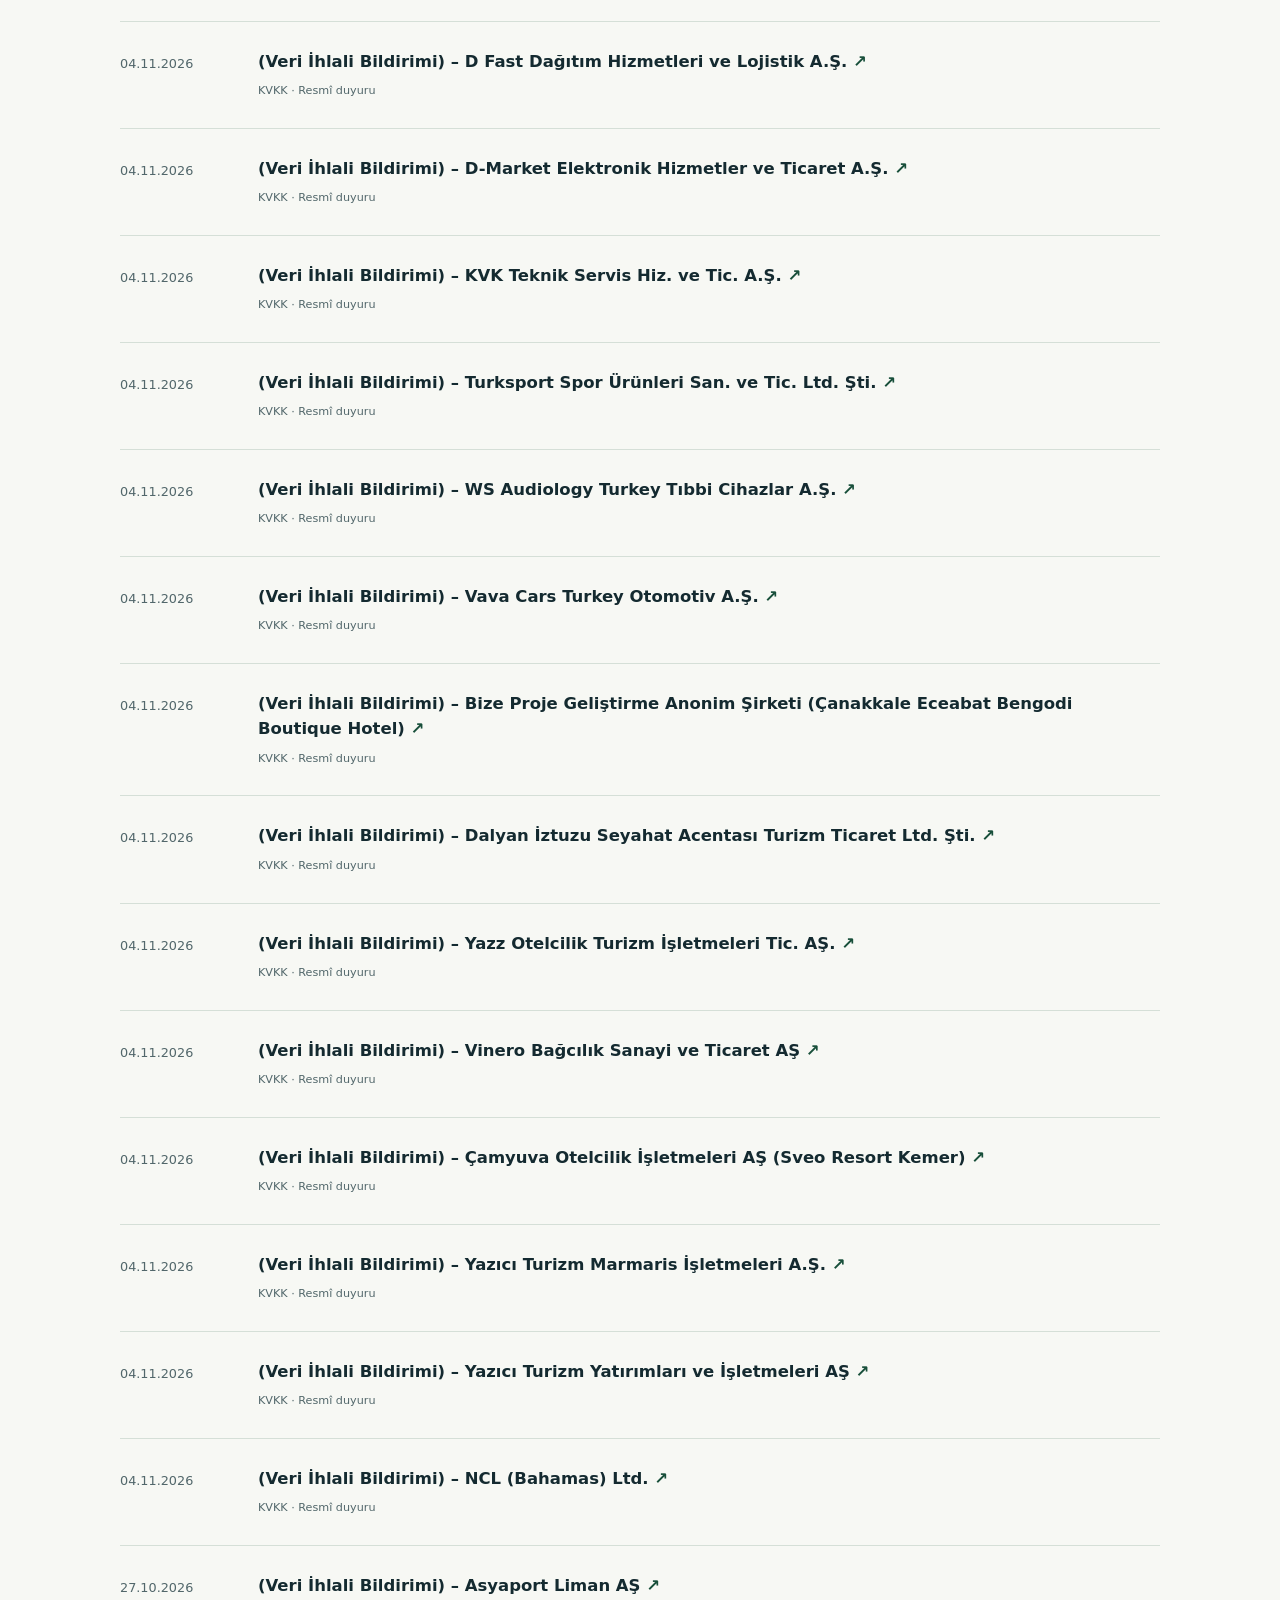
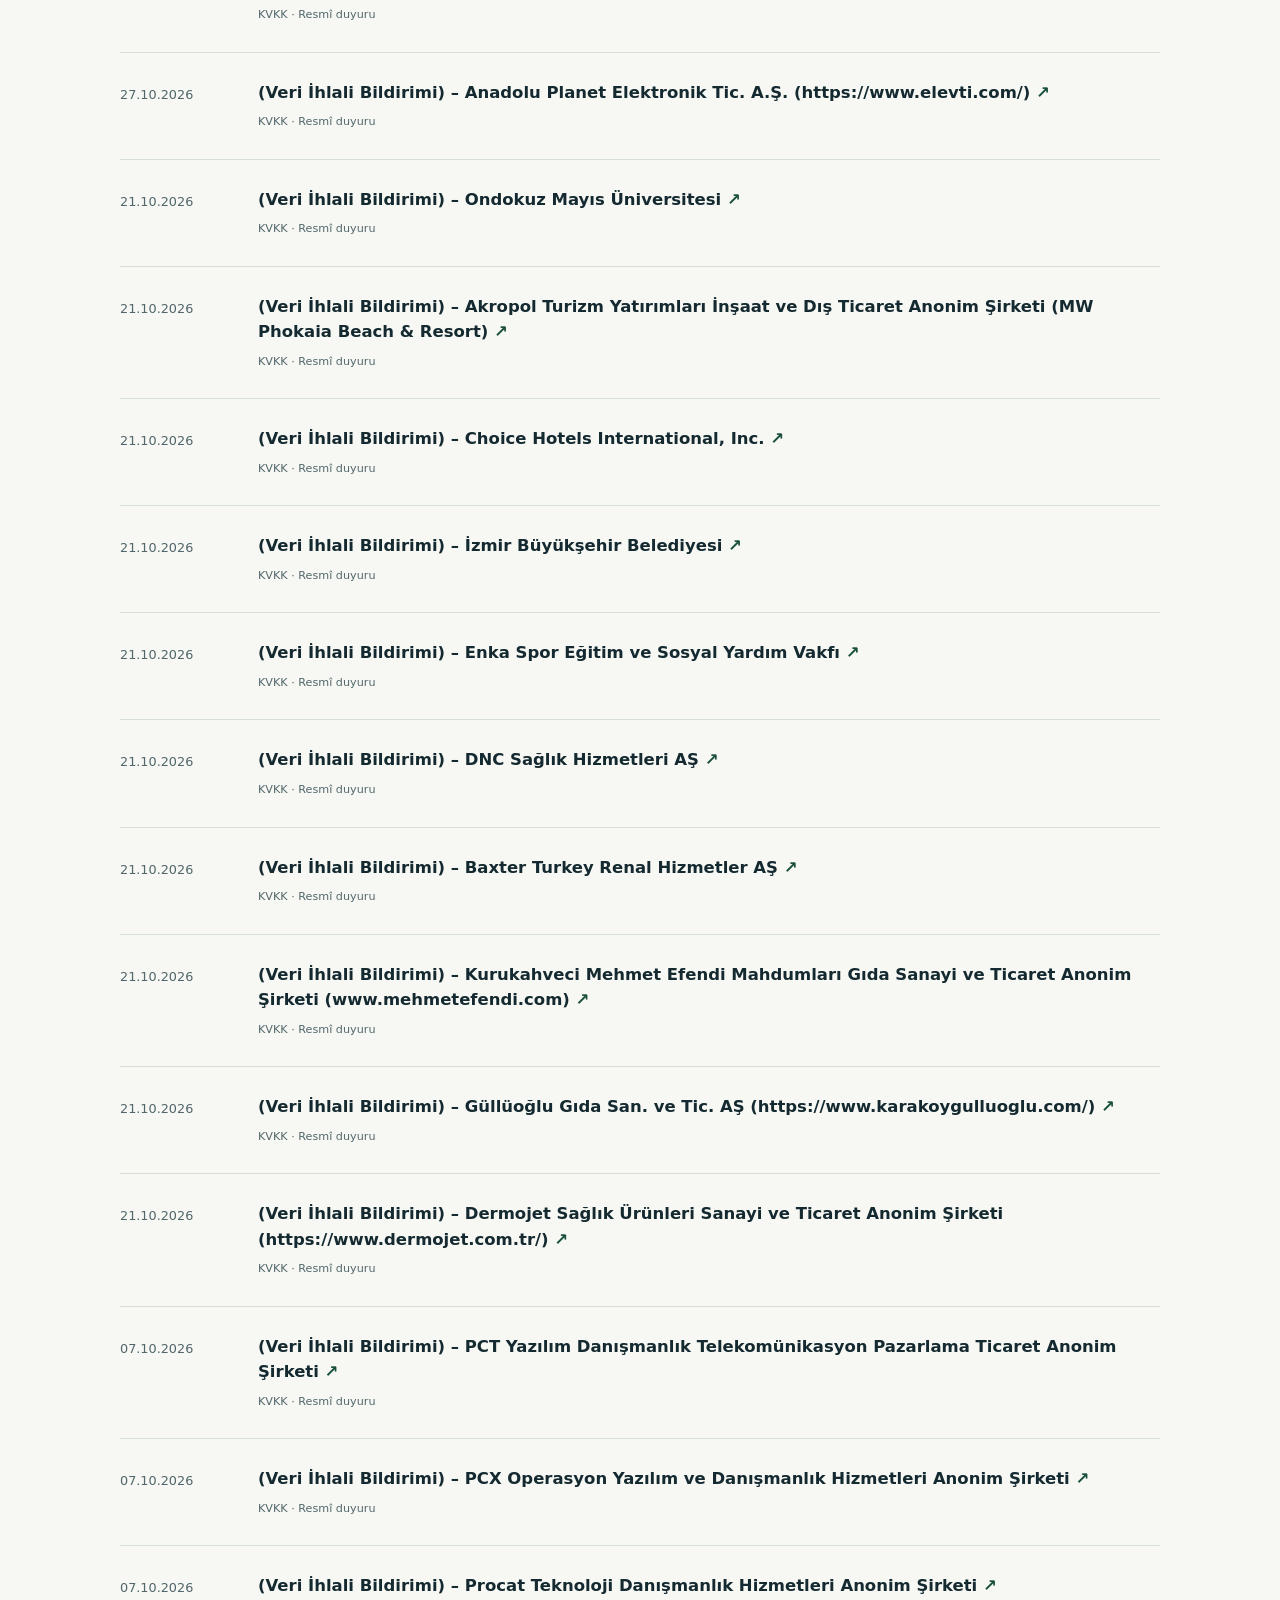
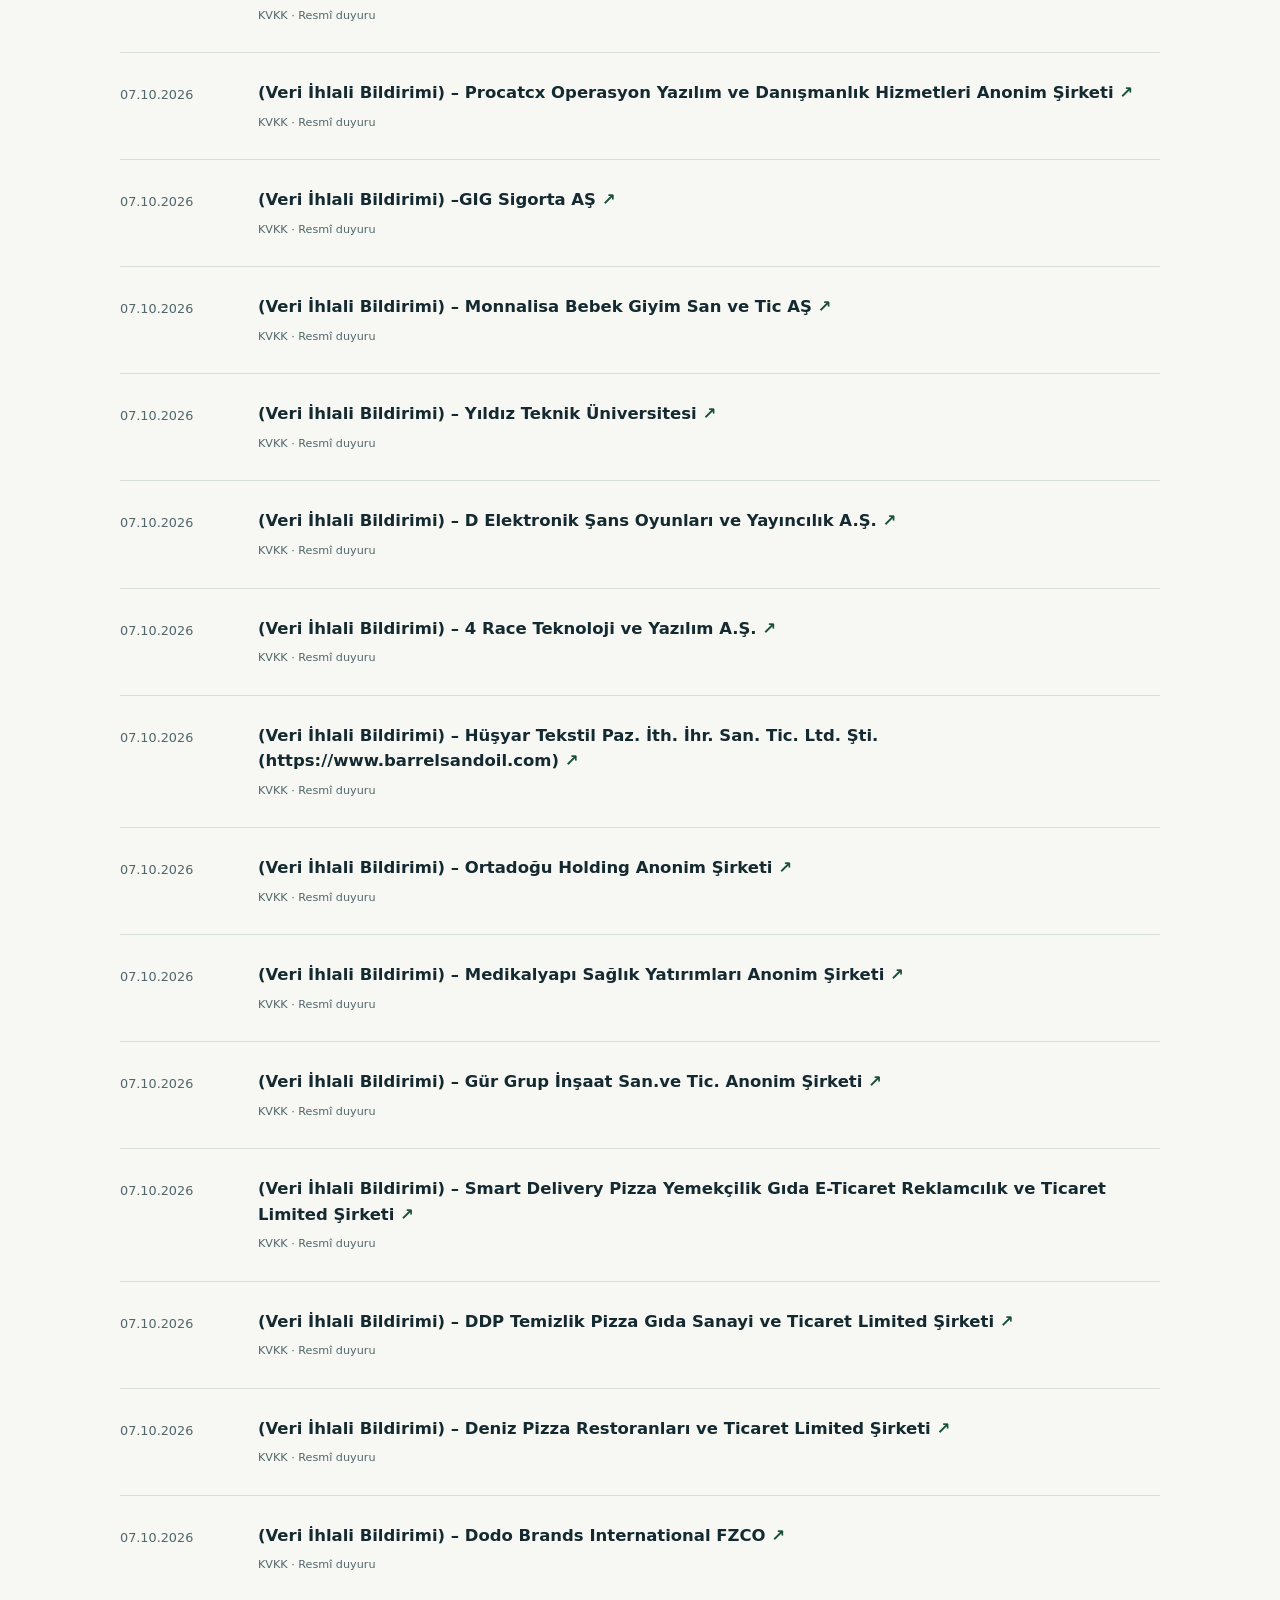
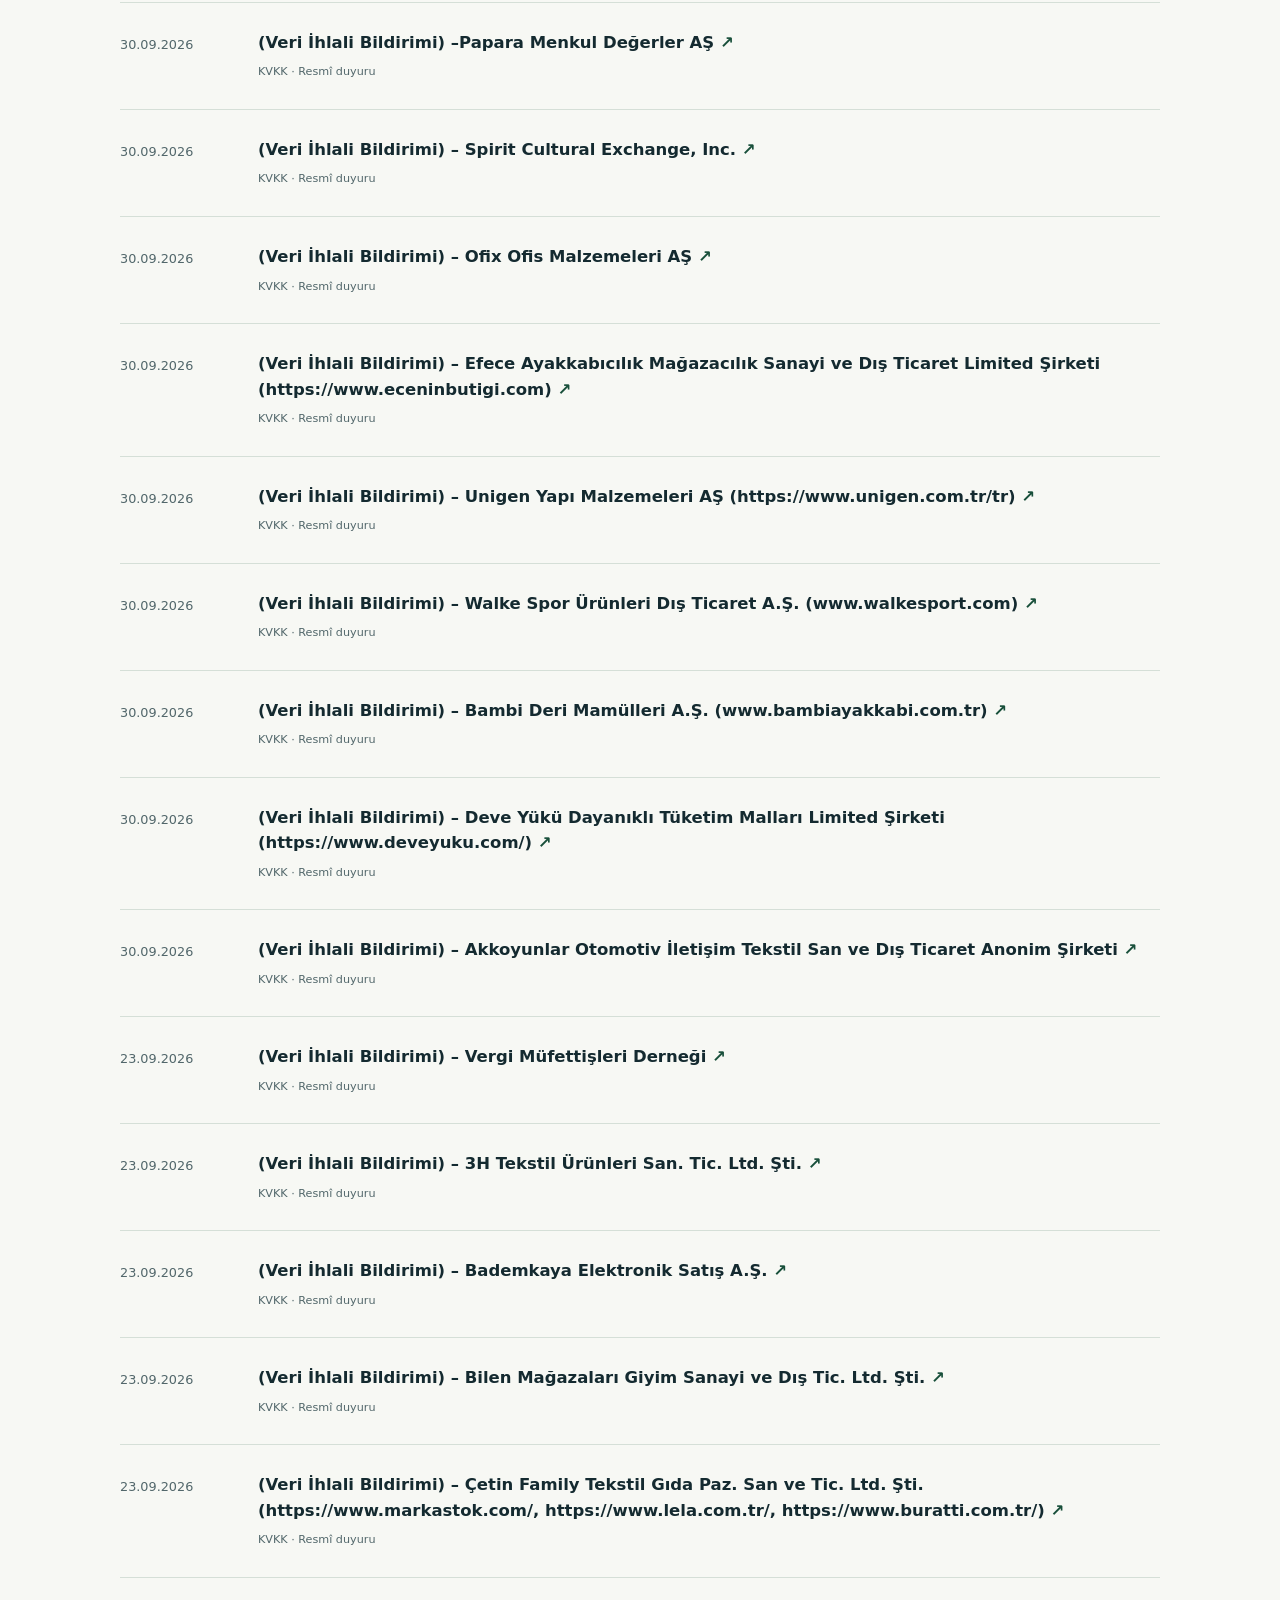
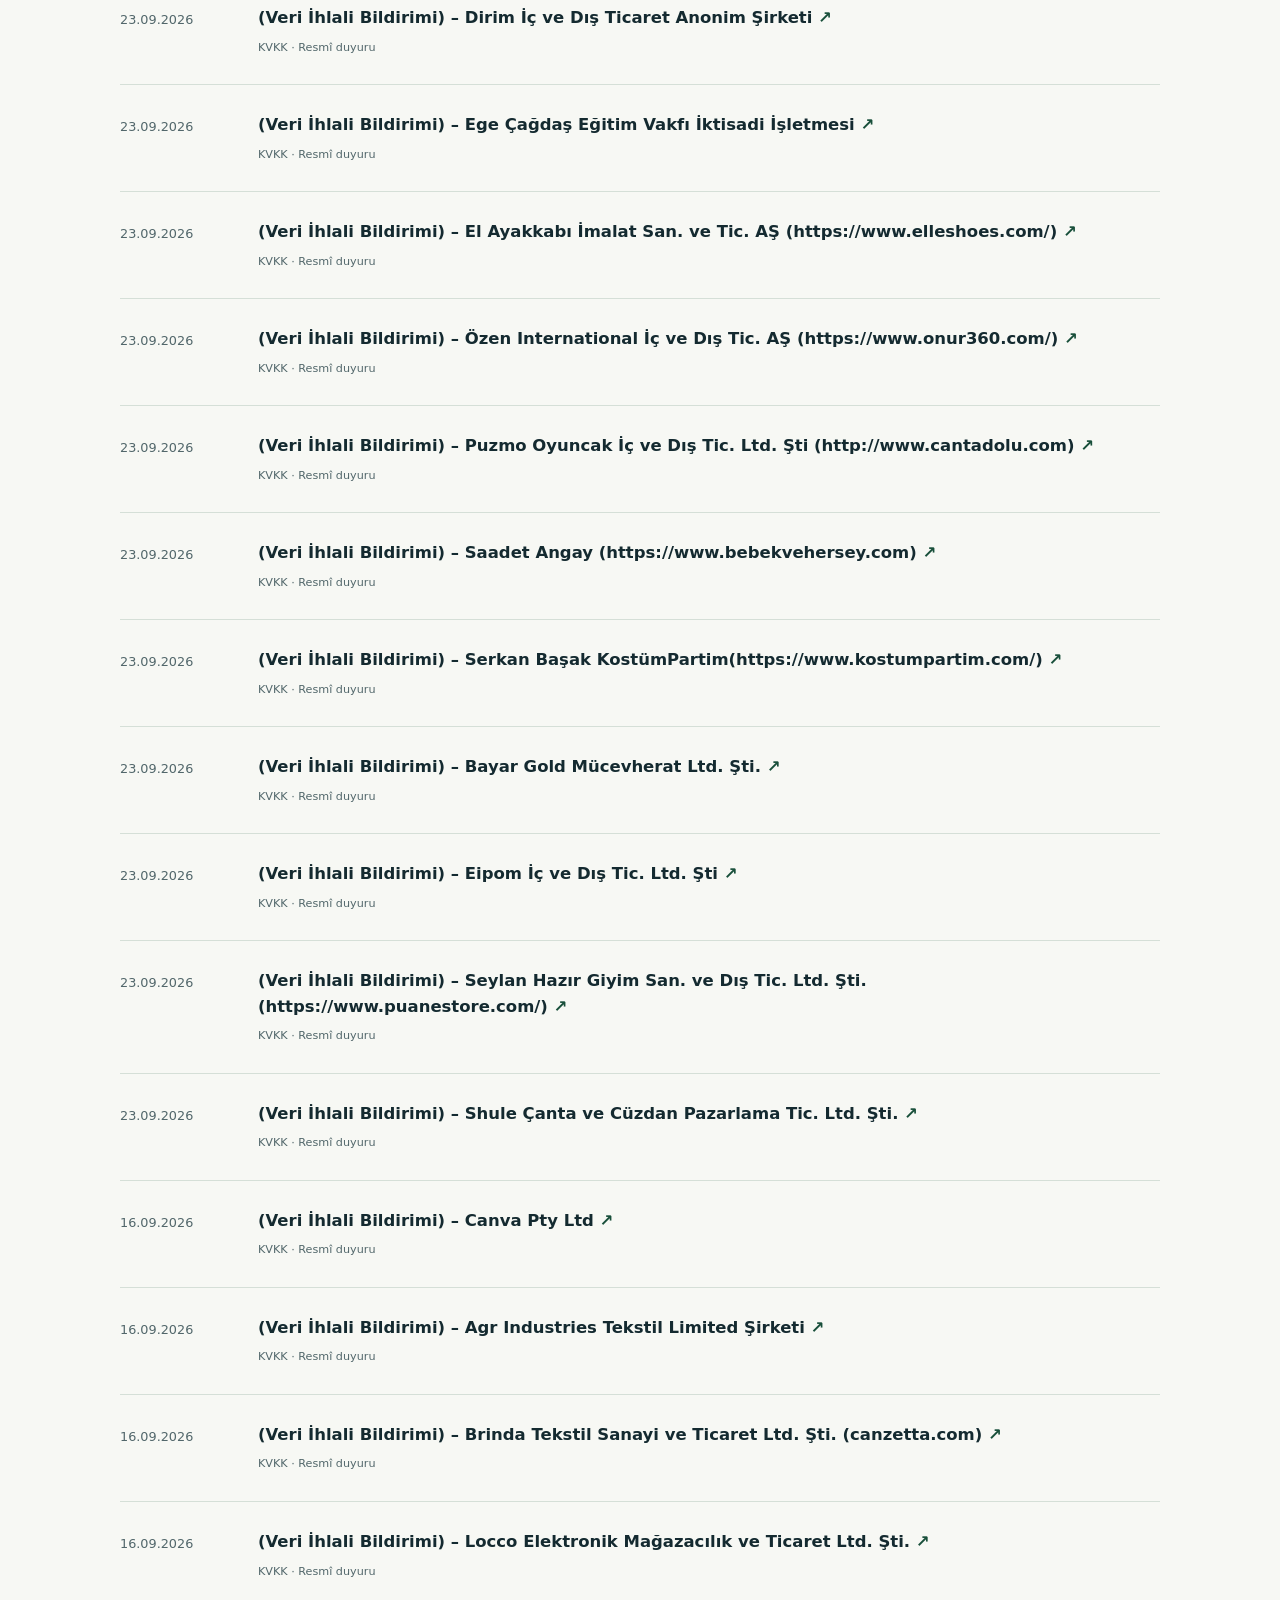
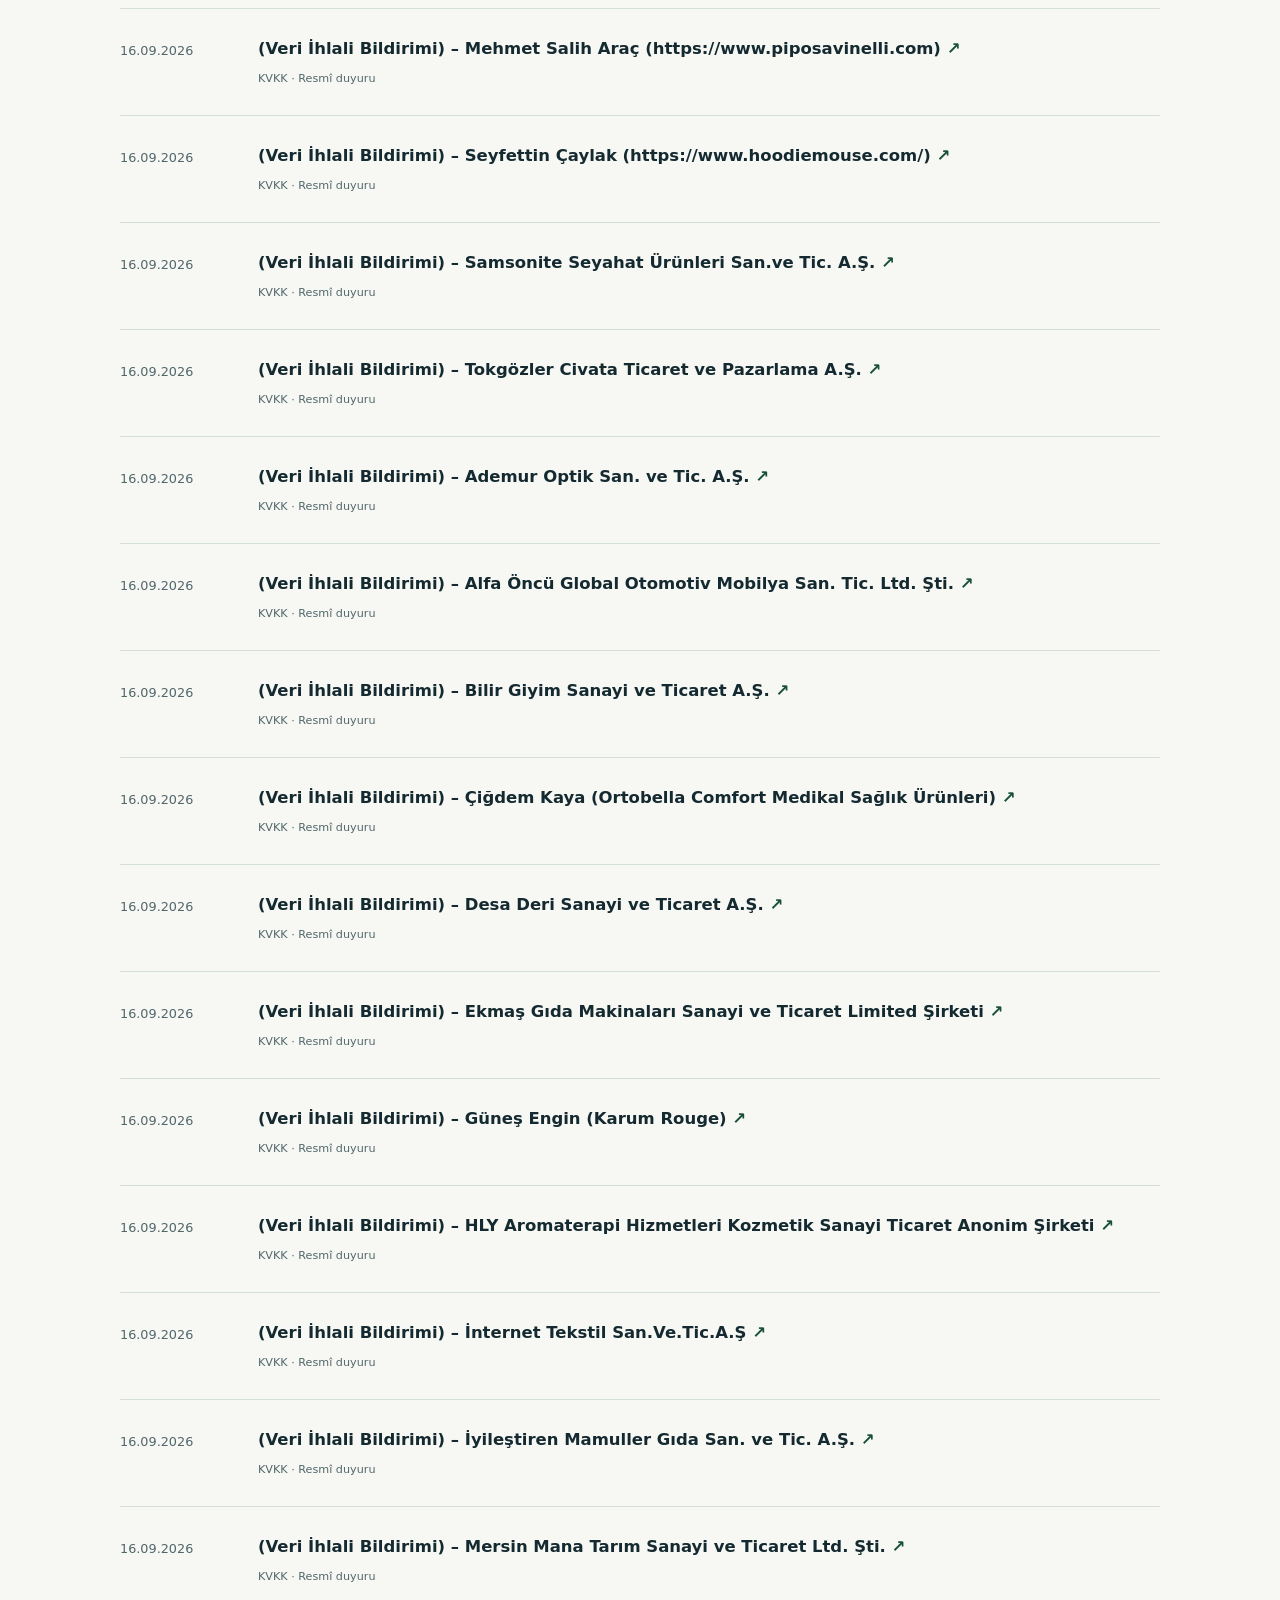
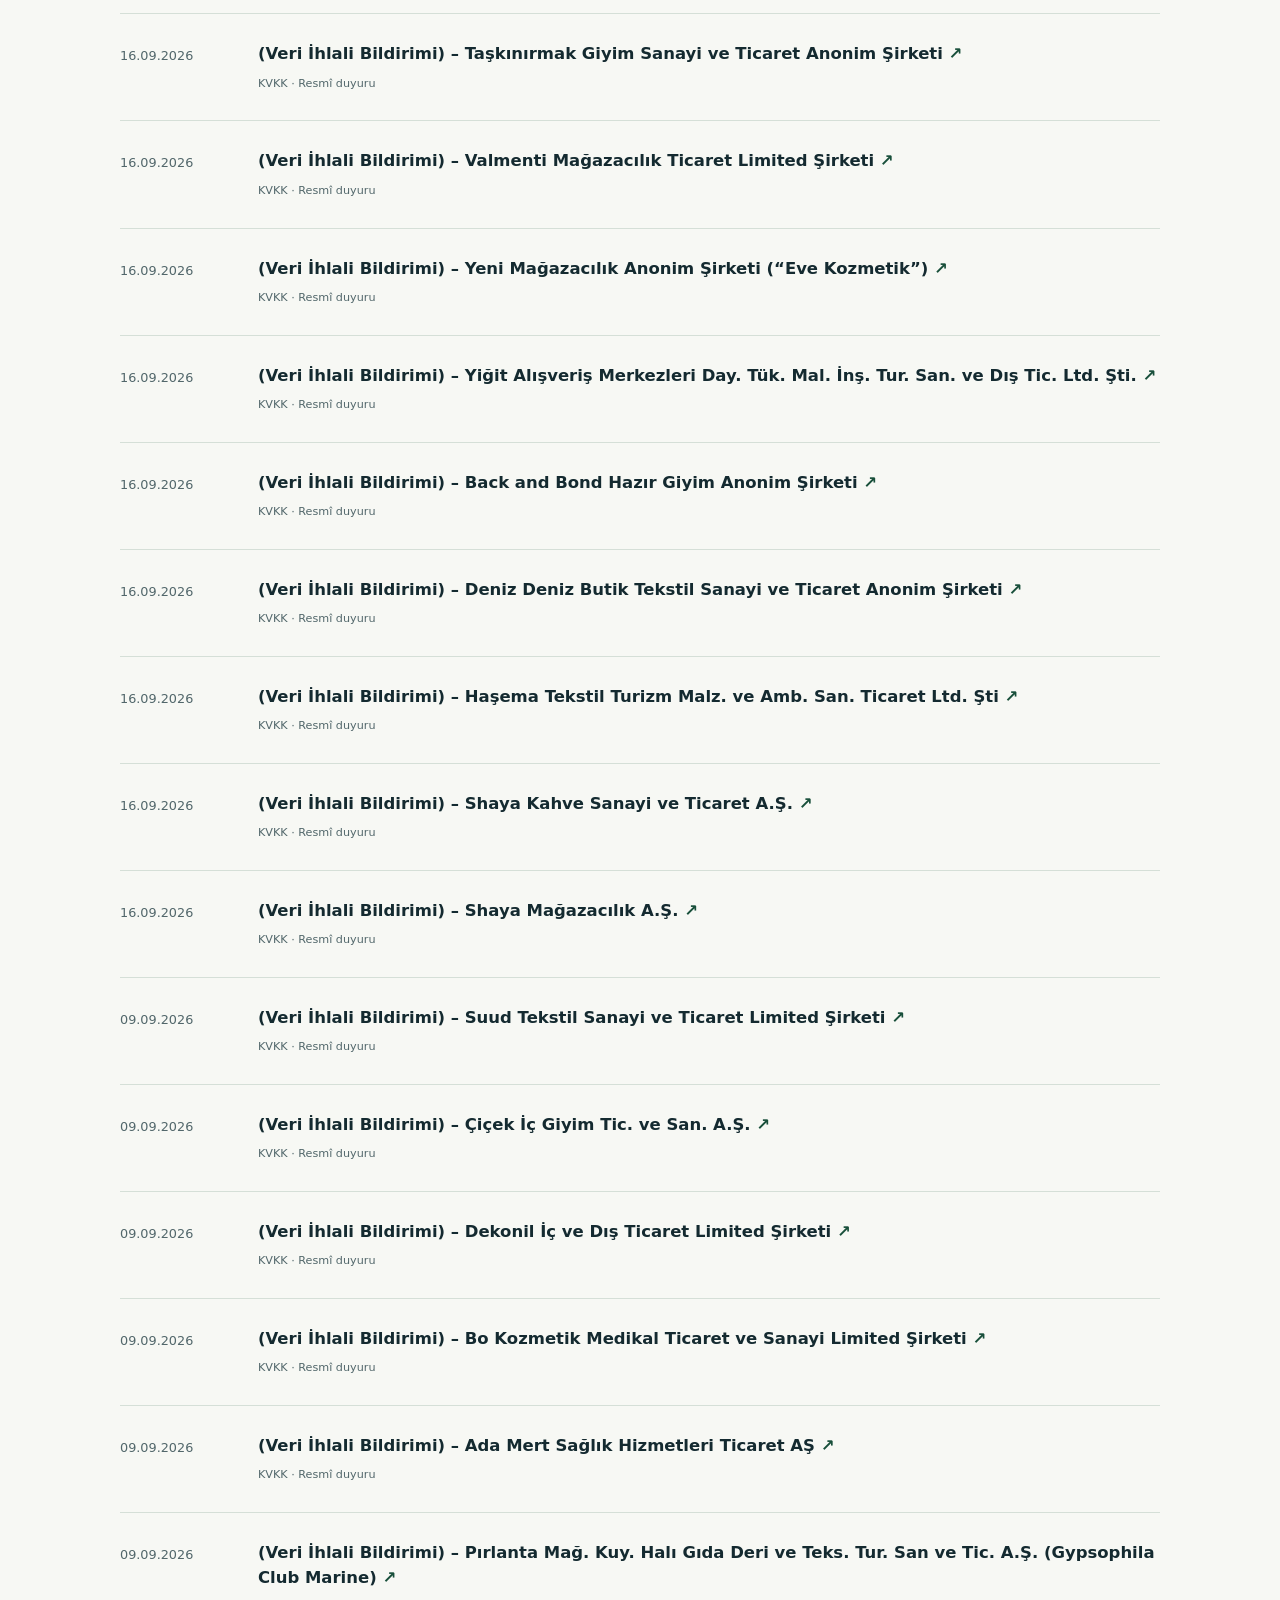
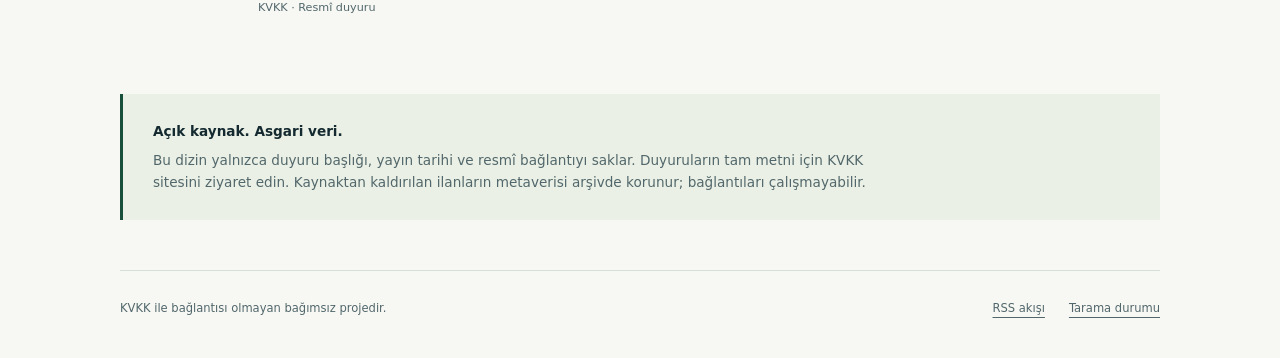
==== commit 71e75dee: "chore: update KVKK announcements" ====
--- a/docs/index.html
+++ b/docs/index.html
@@ -24,7 +24,7 @@
 </section>
 <section class="listing" id="duyurular" aria-labelledby="list-title">
 <div class="list-heading"><h2 id="list-title">Duyuru arşivi <span class="count">109</span></h2><span>YENİDEN ESKİYE</span></div>
-<p class="checked">Son başarılı tarama: <time datetime="2026-11-17T22:19:11Z">18.11.2026 · 01:19:11 (Europe/Istanbul)</time></p>
+<p class="checked">Son başarılı tarama: <time datetime="2026-11-18T04:16:08Z">18.11.2026 · 07:16:08 (Europe/Istanbul)</time></p>
 <ol class="announcements"><li class="announcement">
   <time datetime="2026-11-11">11.11.2026</time>
   <h3><a href="https://www.kvkk.gov.tr/Icerik/9094/kamuoyu-duyurusu-veri-ihlali-bildirimi-bursa-ticaret-ve-sanayi-odasi">(Veri İhlali Bildirimi) – Bursa Ticaret ve Sanayi Odası<span aria-hidden="true"> ↗</span></a></h3>
